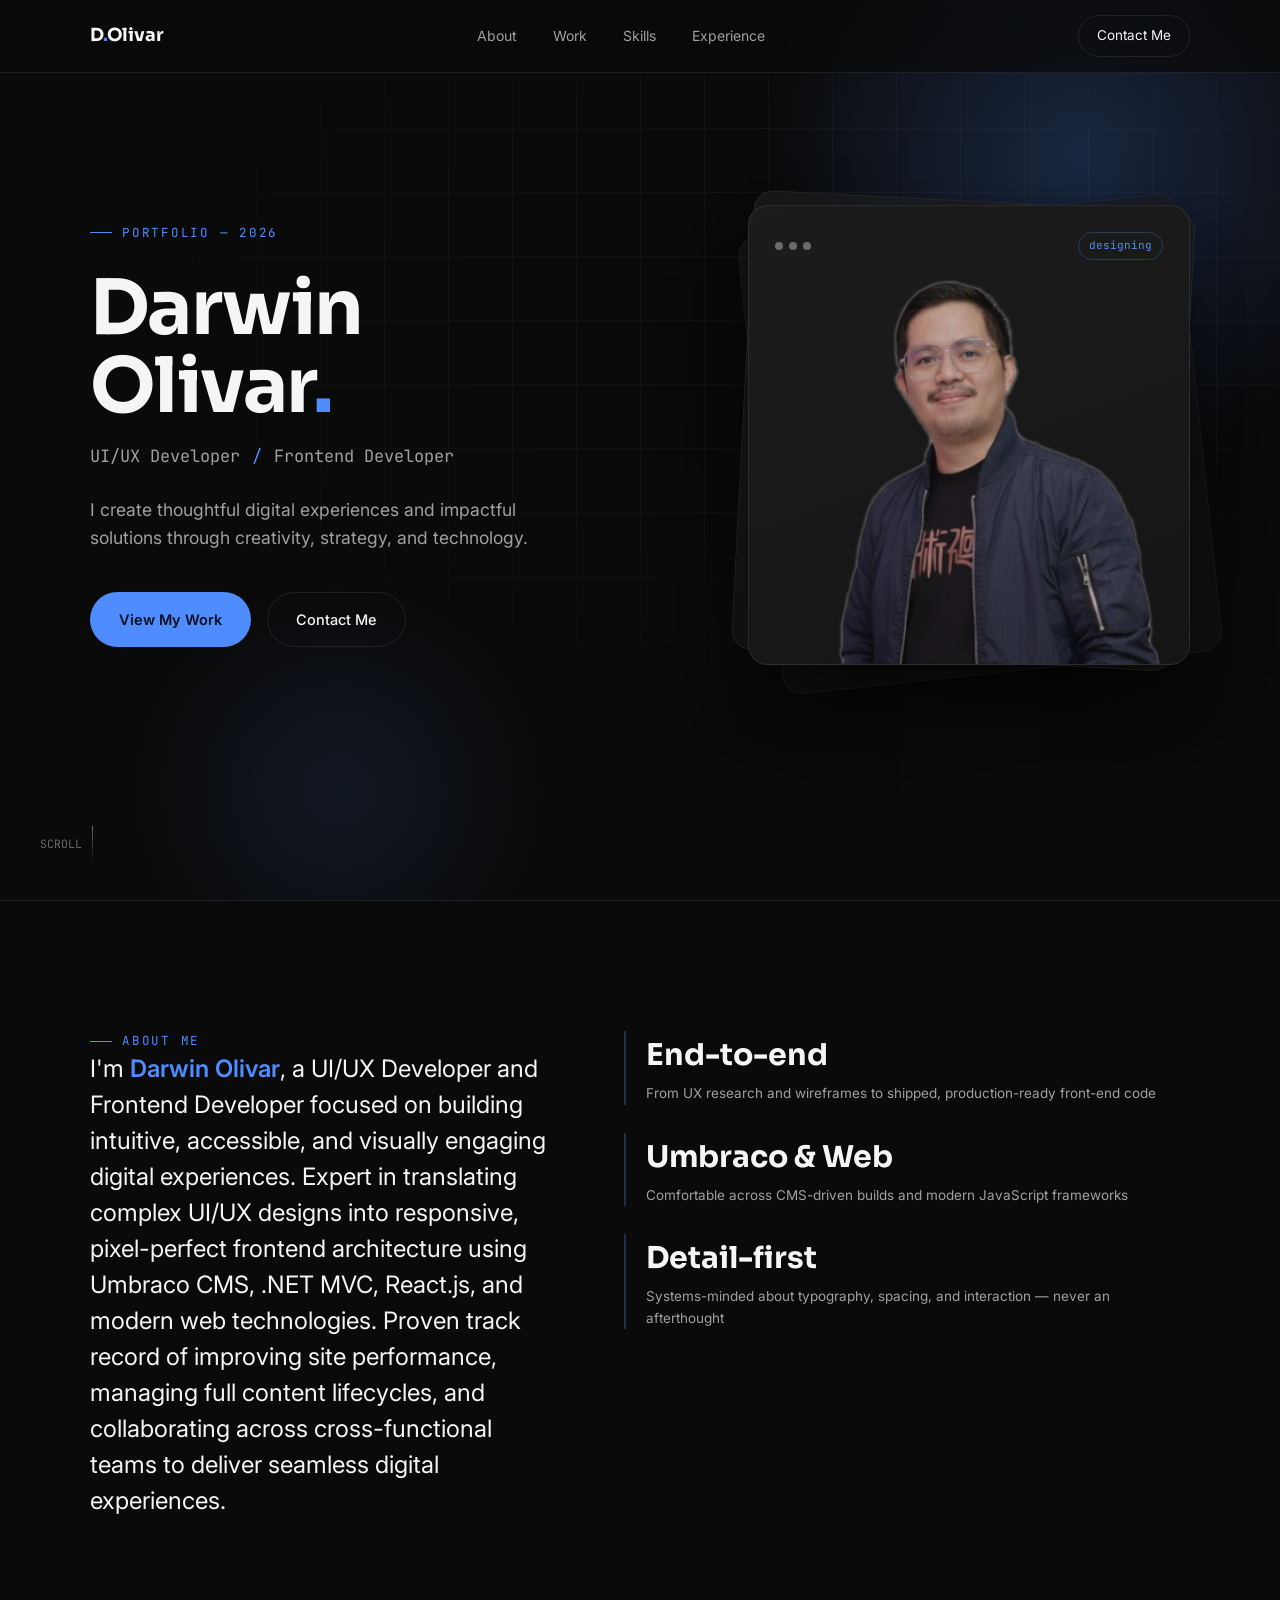
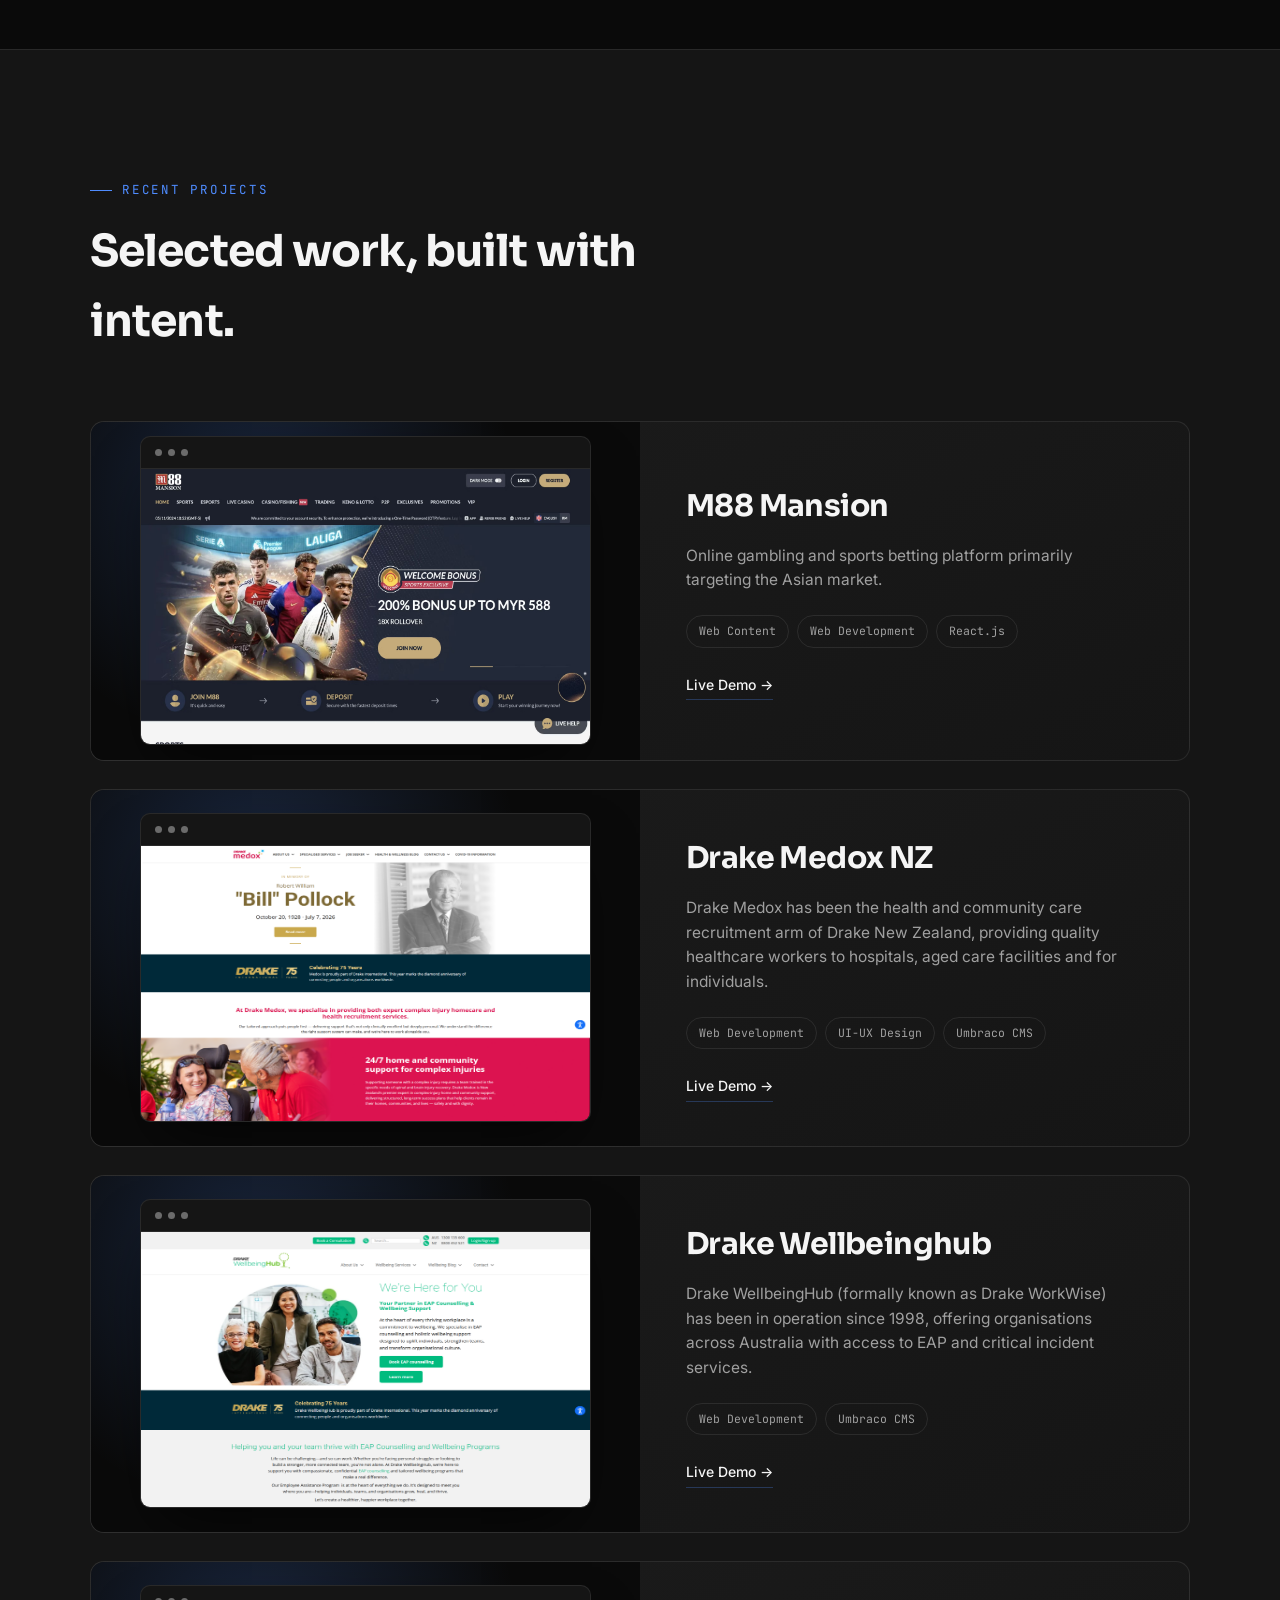
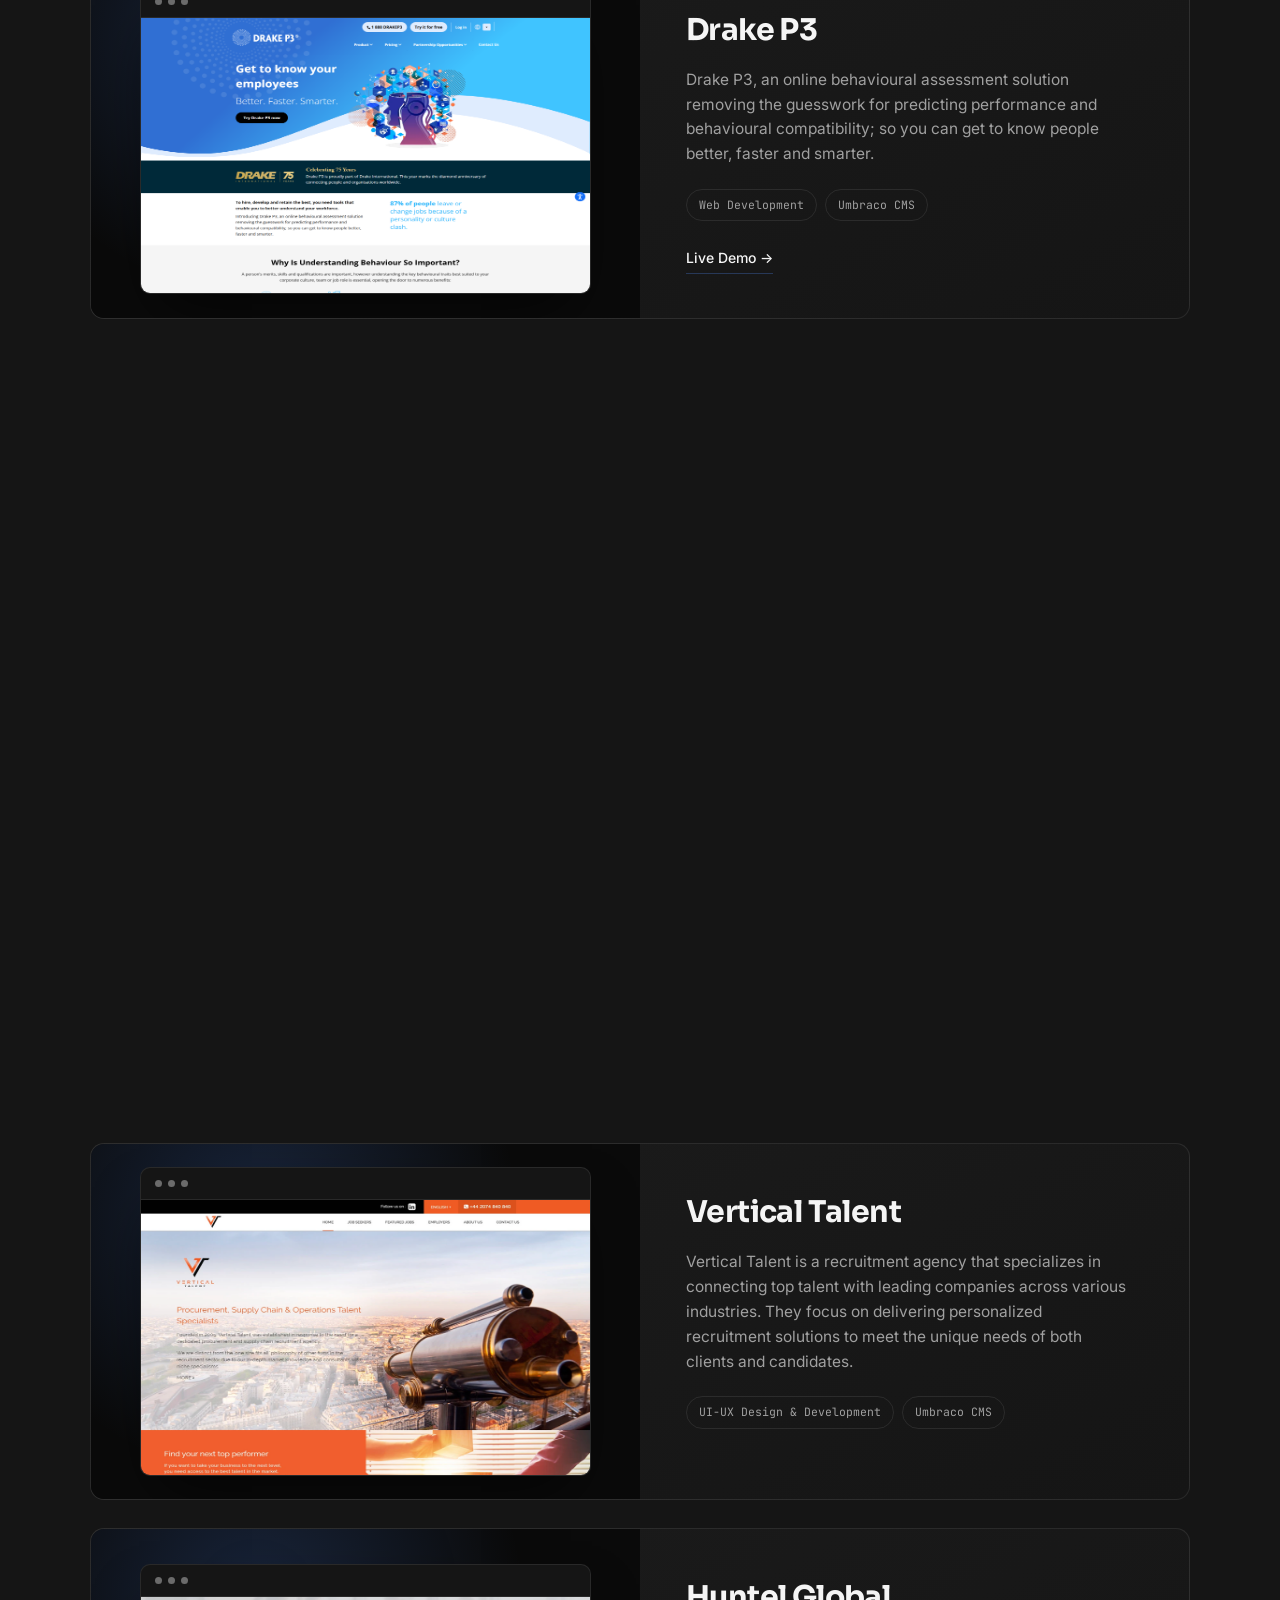
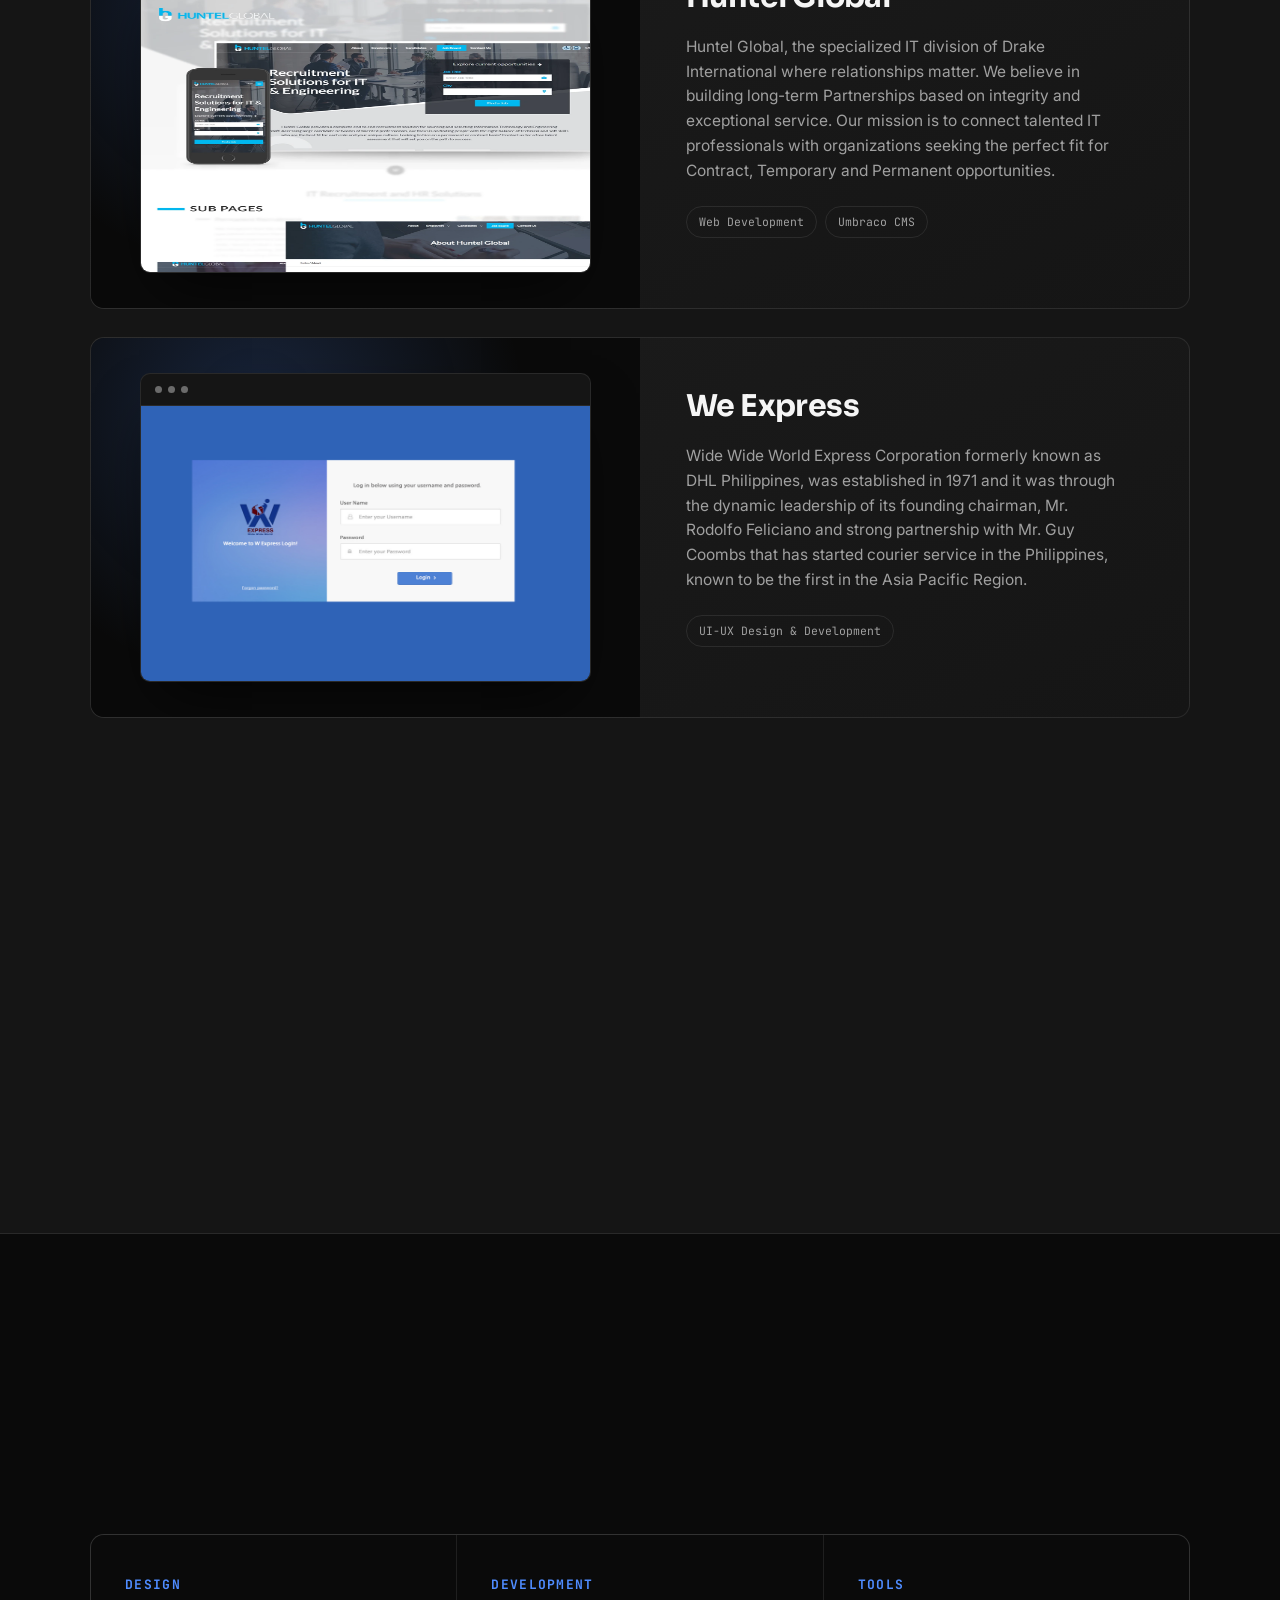
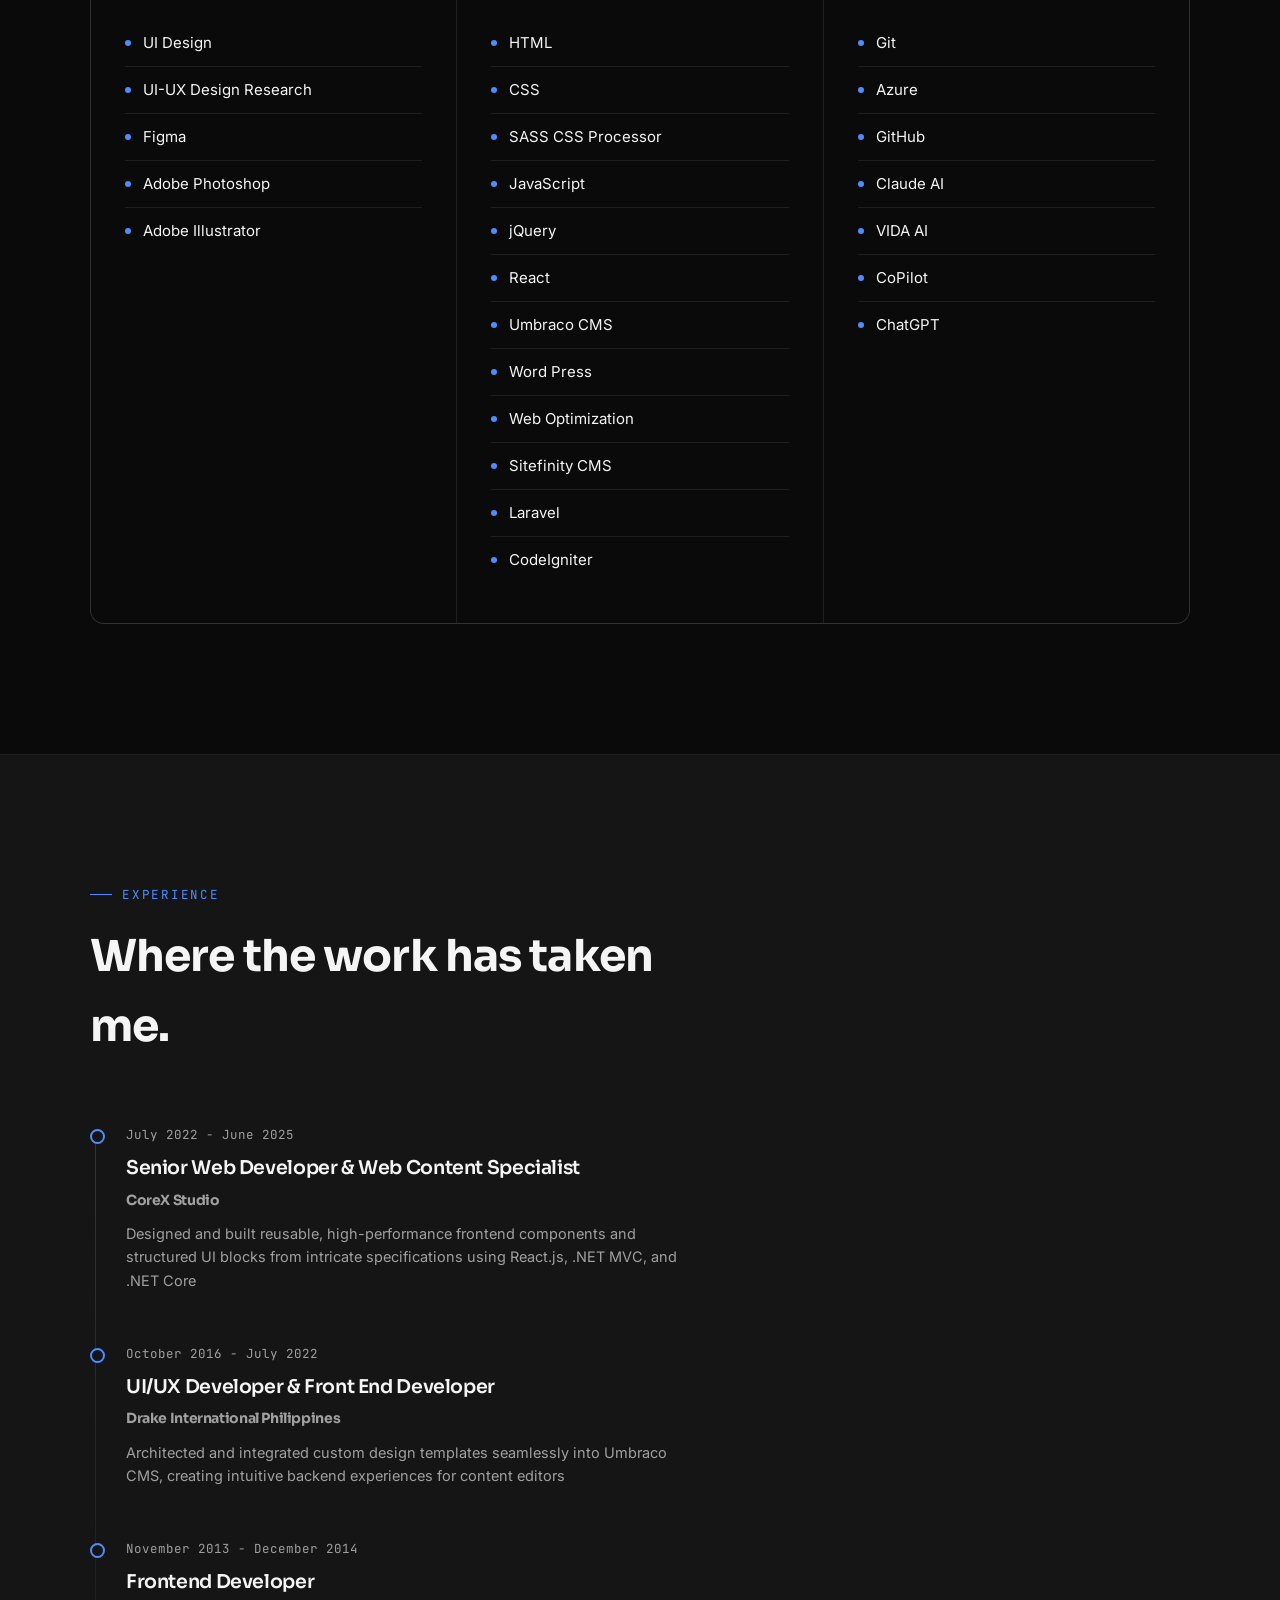
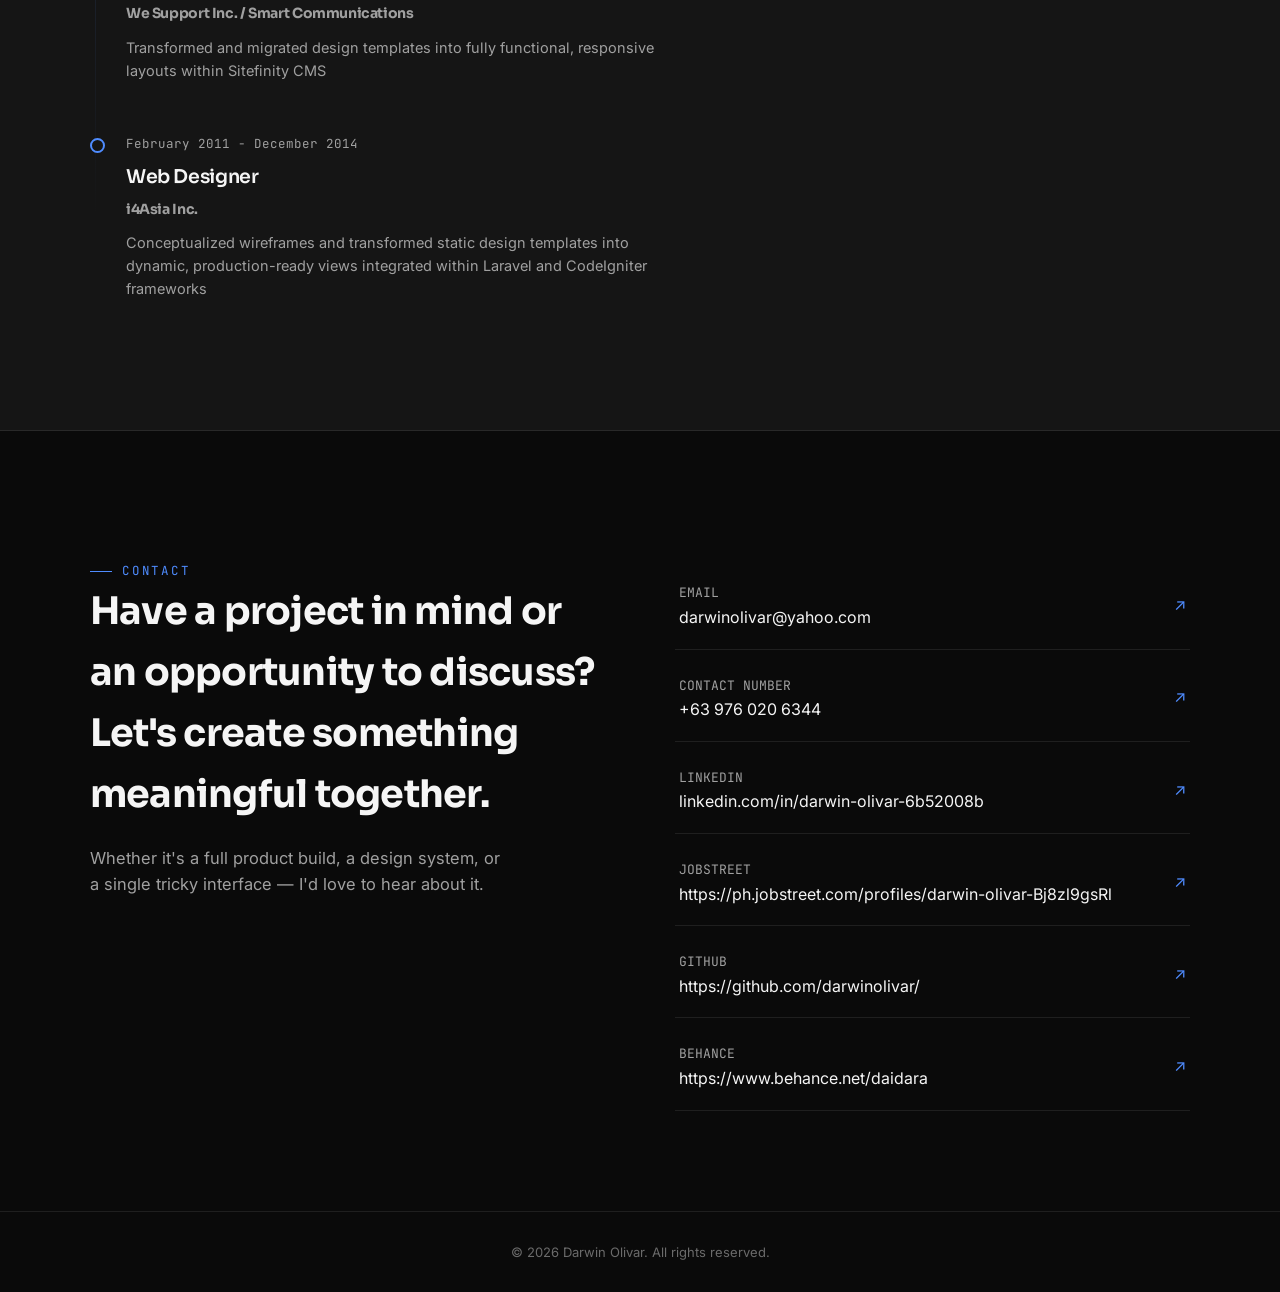
==== index.html @ 21f927a1 "added 2 projects" ====
<!doctype html>
<html lang="en">
  <head>
    <meta charset="UTF-8" />
    <meta name="viewport" content="width=device-width, initial-scale=1.0" />
    <title>Darwin Olivar — UI/UX &amp; Frontend Developer</title>
    <link rel="stylesheet" href="assets/css/style.css" />

    <link rel="preconnect" href="https://fonts.googleapis.com" />
    <link rel="preconnect" href="https://fonts.gstatic.com" crossorigin />
    <link
      href="https://fonts.googleapis.com/css2?family=Sora:wght@300;400;500;600;700;800&family=Inter:wght@300;400;500;600&family=JetBrains+Mono:wght@400;500&display=swap"
      rel="stylesheet"
    />
  </head>
  <body>
    <header>
      <nav class="wrap">
        <a href="#" class="logo">D<span>.</span>Olivar</a>
        <div class="nav-links">
          <a href="#about">About</a>
          <a href="#work">Work</a>
          <a href="#skills">Skills</a>
          <a href="#experience">Experience</a>
        </div>
        <a href="#contact" class="nav-cta">Contact Me</a>
      </nav>
    </header>

    <main>
      <!-- HERO -->
      <section class="hero">
        <div class="hero-bg">
          <div class="grid-layer"></div>
          <div class="glow"></div>
          <div class="glow-2"></div>
        </div>
        <div class="wrap hero-inner">
          <div class="fade-in visible">
            <div class="eyebrow hero-eyebrow">Portfolio — 2026</div>
            <h1>Darwin<br />Olivar<span class="accent">.</span></h1>
            <div class="hero-role">
              UI/UX Developer
              <span class="sep">/</span> Frontend Developer
            </div>
            <p class="hero-desc">
              I create thoughtful digital experiences and impactful solutions
              through creativity, strategy, and technology.
            </p>
            <div class="hero-actions">
              <a href="#work" class="btn btn-primary">View My Work</a>
              <a href="#contact" class="btn btn-ghost">Contact Me</a>
            </div>
          </div>

          <div class="hero-visual fade-in visible">
            <div class="stack-card c1"></div>
            <div class="stack-card c2"></div>
            <div class="stack-card c3">
              <div class="stack-top">
                <div class="dots"><span></span><span></span><span></span></div>
                <div class="stack-tag">designing</div>
              </div>

              <img
                src="assets/images/photo-no-background.png"
                alt="Hero Visual"
              />
              <!-- <div class="stack-bars">
                <div class="bar"><span></span></div>
                <div class="bar"><span></span></div>
                <div class="bar"><span></span></div>
              </div>
              <div class="stack-chart">
                <i></i><i></i><i></i><i></i><i></i><i></i>
              </div> -->
            </div>
          </div>
        </div>
        <div class="scroll-cue">
          <span>SCROLL</span><span class="scroll-line"></span>
        </div>
      </section>

      <!-- ABOUT -->
      <section id="about">
        <div class="wrap">
          <div class="about-grid">
            <div class="fade-in">
              <div class="eyebrow">About Me</div>
              <p class="about-lede">
                I'm <strong>Darwin Olivar</strong>, a UI/UX Developer and
                Frontend Developer focused on building intuitive, accessible,
                and visually engaging digital experiences. Expert in translating
                complex UI/UX designs into responsive, pixel-perfect frontend
                architecture using Umbraco CMS, .NET MVC, React.js, and modern
                web technologies. Proven track record of improving site
                performance, managing full content lifecycles, and collaborating
                across cross-functional teams to deliver seamless digital
                experiences.
              </p>
            </div>
            <div class="about-side fade-in">
              <div class="about-stat">
                <div class="num">End-to-end</div>
                <div class="label">
                  From UX research and wireframes to shipped, production-ready
                  front-end code
                </div>
              </div>
              <div class="about-stat">
                <div class="num">Umbraco &amp; Web</div>
                <div class="label">
                  Comfortable across CMS-driven builds and modern JavaScript
                  frameworks
                </div>
              </div>
              <div class="about-stat">
                <div class="num">Detail-first</div>
                <div class="label">
                  Systems-minded about typography, spacing, and interaction —
                  never an afterthought
                </div>
              </div>
            </div>
          </div>
        </div>
      </section>

      <!-- PROJECTS -->
      <section id="work">
        <div class="wrap">
          <div class="section-head fade-in">
            <div class="eyebrow">Recent Projects</div>
            <h2>Selected work, built with intent.</h2>
          </div>

          <div class="project-list">
            <!-- Featured Project -->
            <article class="project-card fade-in">
              <div class="project-visual">
                <div class="mockframe">
                  <div class="mock-bar">
                    <span></span><span></span><span></span>
                  </div>
                  <div class="mock-body">
                    <img src="assets/images/img-1.png" alt="M88 Mansion" />
                  </div>
                </div>
              </div>

              <div class="project-content">
                <!-- <div class="project-index">Projects</div> -->
                <h3>M88 Mansion</h3>
                <p>
                  Online gambling and sports betting platform primarily
                  targeting the Asian market.
                </p>
                <div class="tag-row">
                  <span class="tag">Web Content</span>
                  <span class="tag">Web Development</span>
                  <span class="tag">React.js</span>
                </div>
                <div class="project-links">
                  <a
                    href="https://www.m88.com/"
                    target="_blank"
                    rel="noopener noreferrer"
                    >Live Demo →</a
                  >
                </div>
              </div>
            </article>

            <!-- Project 02 -->
            <article class="project-card fade-in">
              <div class="project-visual">
                <div class="mockframe">
                  <div class="mock-bar">
                    <span></span><span></span><span></span>
                  </div>
                  <div class="mock-body">
                    <img src="assets/images/img-2.png" alt="Drake Medox NZ" />
                  </div>
                </div>
              </div>

              <div class="project-content">
                <!-- <div class="project-index">Project 02</div> -->
                <h3>Drake Medox NZ</h3>
                <p>
                  Drake Medox has been the health and community care recruitment
                  arm of Drake New Zealand, providing quality healthcare workers
                  to hospitals, aged care facilities and for individuals.
                </p>
                <div class="tag-row">
                  <span class="tag">Web Development</span>
                  <span class="tag">UI-UX Design</span>
                  <span class="tag">Umbraco CMS</span>
                </div>
                <div class="project-links">
                  <a
                    href="https://www.drakemedox.co.nz/"
                    target="_blank"
                    rel="noopener noreferrer"
                    >Live Demo →</a
                  >
                </div>
              </div>
            </article>

            <article class="project-card fade-in">
              <div class="project-visual">
                <div class="mockframe">
                  <div class="mock-bar">
                    <span></span><span></span><span></span>
                  </div>
                  <div class="mock-body">
                    <img src="assets/images/img-4.png" alt="Drake Medox NZ" />
                  </div>
                </div>
              </div>

              <div class="project-content">
                <!-- <div class="project-index">Project 02</div> -->
                <h3>Drake Wellbeinghub</h3>
                <p>
                  Drake WellbeingHub (formally known as Drake WorkWise) has been
                  in operation since 1998, offering organisations across
                  Australia with access to EAP and critical incident services.
                </p>
                <div class="tag-row">
                  <span class="tag">Web Development</span>
                  <span class="tag">Umbraco CMS</span>
                </div>
                <div class="project-links">
                  <a
                    href="https://drakewellbeinghub.com.au/"
                    target="_blank"
                    rel="noopener noreferrer"
                    >Live Demo →</a
                  >
                </div>
              </div>
            </article>

            <article class="project-card fade-in">
              <div class="project-visual">
                <div class="mockframe">
                  <div class="mock-bar">
                    <span></span><span></span><span></span>
                  </div>
                  <div class="mock-body">
                    <img src="assets/images/img-5.png" alt="Drake P3" />
                  </div>
                </div>
              </div>

              <div class="project-content">
                <!-- <div class="project-index">Project 02</div> -->
                <h3>Drake P3</h3>
                <p>
                  Drake P3, an online behavioural assessment solution removing
                  the guesswork for predicting performance and behavioural
                  compatibility; so you can get to know people better, faster
                  and smarter.
                </p>
                <div class="tag-row">
                  <span class="tag">Web Development</span>
                  <span class="tag">Umbraco CMS</span>
                </div>
                <div class="project-links">
                  <a
                    href="https://drakep3.com/"
                    target="_blank"
                    rel="noopener noreferrer"
                    >Live Demo →</a
                  >
                </div>
              </div>
            </article>

            <article class="project-card fade-in">
              <div class="project-visual">
                <div class="mockframe">
                  <div class="mock-bar">
                    <span></span><span></span><span></span>
                  </div>
                  <div class="mock-body">
                    <img src="assets/images/img-6.png" alt="Drake Medox - UK" />
                  </div>
                </div>
              </div>

              <div class="project-content">
                <!-- <div class="project-index">Project 02</div> -->
                <h3>Drake Medox - UK</h3>
                <p>
                  Medox has international offices in Australia and New Zealand,
                  specialising in the placement of registered healthcare
                  professionals, including Nurses, Allied Health Professionals
                  and Disability Support workers, for temporary and permanent
                  assignments, 24 hours a day, 7 days a week.
                </p>
                <div class="tag-row">
                  <span class="tag">Web Development</span>
                  <span class="tag">Umbraco CMS</span>
                </div>
                <div class="project-links">
                  <a
                    href="https://drakemedox.co.uk/"
                    target="_blank"
                    rel="noopener noreferrer"
                    >Live Demo →</a
                  >
                </div>
              </div>
            </article>

            <article class="project-card fade-in">
              <div class="project-visual">
                <div class="mockframe">
                  <div class="mock-bar">
                    <span></span><span></span><span></span>
                  </div>
                  <div class="mock-body">
                    <img
                      src="assets/images/img-7.png"
                      alt="Drake Business Logistics"
                    />
                  </div>
                </div>
              </div>

              <div class="project-content">
                <!-- <div class="project-index">Project 02</div> -->
                <h3>Drake Business Logistics</h3>
                <p>
                  Drake Business Logistics helps businesses in Australia focus
                  on what they do best. We manage, transform, and digitise
                  time-consuming business functions to improve efficiency, drive
                  down cost, and enhance service quality.
                </p>
                <div class="tag-row">
                  <span class="tag">Web Development</span>
                  <span class="tag">Umbraco CMS</span>
                </div>
                <div class="project-links">
                  <a
                    href="https://dbla.com.au/"
                    target="_blank"
                    rel="noopener noreferrer"
                    >Live Demo →</a
                  >
                </div>
              </div>
            </article>

            <article class="project-card fade-in">
              <div class="project-visual">
                <div class="mockframe">
                  <div class="mock-bar">
                    <span></span><span></span><span></span>
                  </div>
                  <div class="mock-body">
                    <img src="assets/images/img-8.png" alt="Vertical Talent" />
                  </div>
                </div>
              </div>

              <div class="project-content">
                <!-- <div class="project-index">Project 02</div> -->
                <h3>Vertical Talent</h3>
                <p>
                  Vertical Talent is a recruitment agency that specializes in
                  connecting top talent with leading companies across various
                  industries. They focus on delivering personalized recruitment
                  solutions to meet the unique needs of both clients and
                  candidates.
                </p>
                <div class="tag-row">
                  <span class="tag">UI-UX Design & Development</span>
                  <span class="tag">Umbraco CMS</span>
                </div>
              </div>
            </article>

            <article class="project-card fade-in">
              <div class="project-visual">
                <div class="mockframe">
                  <div class="mock-bar">
                    <span></span><span></span><span></span>
                  </div>
                  <div class="mock-body">
                    <img src="assets/images/img-11.png" alt="Huntel Global" />
                  </div>
                </div>
              </div>

              <div class="project-content">
                <!-- <div class="project-index">Project 02</div> -->
                <h3>Huntel Global</h3>
                <p>
                  Huntel Global, the specialized IT division of Drake
                  International where relationships matter. We believe in
                  building long-term Partnerships based on integrity and
                  exceptional service. Our mission is to connect talented IT
                  professionals with organizations seeking the perfect fit for
                  Contract, Temporary and Permanent opportunities.
                </p>
                <div class="tag-row">
                  <span class="tag">Web Development</span>
                  <span class="tag">Umbraco CMS</span>
                </div>
              </div>
            </article>

            <article class="project-card fade-in">
              <div class="project-visual">
                <div class="mockframe">
                  <div class="mock-bar">
                    <span></span><span></span><span></span>
                  </div>
                  <div class="mock-body">
                    <img src="assets/images/img-9.png" alt="Vertical Talent" />
                  </div>
                </div>
              </div>

              <div class="project-content">
                <!-- <div class="project-index">Project 02</div> -->
                <h3>We Express</h3>
                <p>
                  Wide Wide World Express Corporation formerly known as DHL
                  Philippines, was established in 1971 and it was through the
                  dynamic leadership of its founding chairman, Mr. Rodolfo
                  Feliciano and strong partnership with Mr. Guy Coombs that has
                  started courier service in the Philippines, known to be the
                  first in the Asia Pacific Region.
                </p>
                <div class="tag-row">
                  <span class="tag">UI-UX Design & Development</span>
                </div>
              </div>
            </article>

            <article class="project-card fade-in">
              <div class="project-visual">
                <div class="mockframe">
                  <div class="mock-bar">
                    <span></span><span></span><span></span>
                  </div>
                  <div class="mock-body">
                    <img src="assets/images/img-10.png" alt="Vertical Talent" />
                  </div>
                </div>
              </div>

              <div class="project-content">
                <!-- <div class="project-index">Project 02</div> -->
                <h3>Ebury RE LLC</h3>
                <p>
                  Ebury RE LLC is a real estate company that focuses on the
                  acquisition, improvement, and management of investment and
                  real estate-owned properties. They specialize in providing
                  high-quality real estate solutions to clients and investors,
                  ensuring optimal returns on their investments.
                </p>
                <div class="tag-row">
                  <span class="tag">UI-UX Design & Development</span>
                </div>
              </div>
            </article>
          </div>
        </div>
      </section>

      <!-- SKILLS -->
      <section id="skills">
        <div class="wrap">
          <div class="section-head fade-in">
            <div class="eyebrow">Skills</div>
            <h2>Tools of the craft.</h2>
          </div>
          <div class="skills-grid fade-in">
            <div class="skill-col">
              <h3>Design</h3>
              <div class="skill-item">UI Design</div>
              <div class="skill-item">UI-UX Design Research</div>
              <div class="skill-item">Figma</div>
              <div class="skill-item">Adobe Photoshop</div>
              <div class="skill-item">Adobe Illustrator</div>
            </div>
            <div class="skill-col">
              <h3>Development</h3>
              <div class="skill-item">HTML</div>
              <div class="skill-item">CSS</div>
              <div class="skill-item">SASS CSS Processor</div>
              <div class="skill-item">JavaScript</div>
              <div class="skill-item">jQuery</div>
              <div class="skill-item">React</div>
              <div class="skill-item">Umbraco CMS</div>
              <div class="skill-item">Word Press</div>
              <div class="skill-item">Web Optimization</div>
              <div class="skill-item">Sitefinity CMS</div>
              <div class="skill-item">Laravel</div>
              <div class="skill-item">CodeIgniter</div>
            </div>
            <div class="skill-col">
              <h3>Tools</h3>
              <div class="skill-item">Git</div>
              <div class="skill-item">Azure</div>
              <div class="skill-item">GitHub</div>
              <div class="skill-item">Claude AI</div>
              <div class="skill-item">VIDA AI</div>
              <div class="skill-item">CoPilot</div>
              <div class="skill-item">ChatGPT</div>
            </div>
          </div>
        </div>
      </section>

      <!-- EXPERIENCE -->
      <section id="experience">
        <div class="wrap">
          <div class="section-head fade-in">
            <div class="eyebrow">Experience</div>
            <h2>Where the work has taken me.</h2>
          </div>
          <div class="timeline fade-in">
            <div class="t-item">
              <div class="t-period">July 2022 - June 2025</div>
              <h3>
                Senior Web Developer & Web Content Specialist<br />
                <span class="t-org"><strong>CoreX Studio</strong></span>
              </h3>
              <p>
                Designed and built reusable, high-performance frontend
                components and structured UI blocks from intricate
                specifications using React.js, .NET MVC, and .NET Core
              </p>
            </div>

            <div class="t-item">
              <div class="t-period">October 2016 - July 2022</div>
              <h3>
                UI/UX Developer & Front End Developer <br />
                <span class="t-org"
                  ><strong>Drake International Philippines</strong></span
                >
              </h3>
              <p>
                Architected and integrated custom design templates seamlessly
                into Umbraco CMS, creating intuitive backend experiences for
                content editors
              </p>
            </div>

            <div class="t-item">
              <div class="t-period">November 2013 - December 2014</div>
              <h3>
                Frontend Developer <br />
                <span class="t-org"
                  ><strong>We Support Inc. / Smart Communications</strong></span
                >
              </h3>
              <p>
                Transformed and migrated design templates into fully functional,
                responsive layouts within Sitefinity CMS
              </p>
            </div>

            <div class="t-item">
              <div class="t-period">February 2011 - December 2014</div>
              <h3>
                Web Designer <br />
                <span class="t-org"><strong>i4Asia Inc.</strong></span>
              </h3>
              <p>
                Conceptualized wireframes and transformed static design
                templates into dynamic, production-ready views integrated within
                Laravel and CodeIgniter frameworks
              </p>
            </div>
          </div>
        </div>
      </section>

      <!-- CONTACT -->
      <section id="contact">
        <div class="wrap">
          <div class="contact-grid">
            <div class="contact-lede fade-in">
              <div class="eyebrow">Contact</div>
              <h2>
                Have a project in mind or an opportunity to discuss?<br />Let's
                create something meaningful together.
              </h2>
              <p>
                Whether it's a full product build, a design system, or a single
                tricky interface — I'd love to hear about it.
              </p>
            </div>

            <div class="contact-lede fade-in">
              <div class="contact-links">
                <a href="mailto:darwinolivar@yahoo.com">
                  <span
                    ><span class="l-label">EMAIL</span
                    ><br />darwinolivar@yahoo.com</span
                  >
                  <span class="arrow">↗</span>
                </a>
                <a href="tel:+639760206344">
                  <span
                    ><span class="l-label">Contact Number</span><br />+63 976
                    020 6344</span
                  >
                  <span class="arrow">↗</span>
                </a>
                <a
                  href="linkedin.com/in/darwin-olivar-6b52008b"
                  target="_blank"
                  rel="noopener"
                >
                  <span
                    ><span class="l-label">LINKEDIN</span
                    ><br />linkedin.com/in/darwin-olivar-6b52008b</span
                  >
                  <span class="arrow">↗</span>
                </a>
                <a
                  href="https://ph.jobstreet.com/profiles/darwin-olivar-Bj8zl9gsRl"
                  target="_blank"
                  rel="noopener"
                >
                  <span
                    ><span class="l-label">Jobstreet</span
                    ><br />https://ph.jobstreet.com/profiles/darwin-olivar-Bj8zl9gsRl</span
                  >
                  <span class="arrow">↗</span>
                </a>
                <a
                  href="https://github.com/darwinolivar/"
                  target="_blank"
                  rel="noopener"
                >
                  <span
                    ><span class="l-label">GITHUB</span
                    ><br />https://github.com/darwinolivar/</span
                  >
                  <span class="arrow">↗</span>
                </a>

                <a
                  href="https://www.behance.net/daidara"
                  target="_blank"
                  rel="noopener"
                >
                  <span
                    ><span class="l-label">Behance</span
                    ><br />https://www.behance.net/daidara</span
                  >
                  <span class="arrow">↗</span>
                </a>
              </div>
            </div>
          </div>
        </div>
      </section>
    </main>

    <footer>
      <div class="wrap footer-inner">
        <span>© 2026 Darwin Olivar. All rights reserved.</span>
      </div>
    </footer>

    <script>
      const observer = new IntersectionObserver(
        (entries) => {
          entries.forEach((entry) => {
            if (entry.isIntersecting) {
              entry.target.classList.add("visible");
              observer.unobserve(entry.target);
            }
          });
        },
        { threshold: 0.15 },
      );

      document
        .querySelectorAll(".fade-in")
        .forEach((el) => observer.observe(el));
    </script>
  </body>
</html>
---- assets/css/style.css ----
:root{
    --bg:#0A0A0A;
    --bg-2:#151515;
    --bg-3:#1c1c1c;
    --text:#F5F5F5;
    --text-dim:#A0A0A0;
    --text-faint:#6b6b6b;
    --accent:#4F8CFF;
    --accent-soft:rgba(79,140,255,0.12);
    --accent-line:rgba(79,140,255,0.28);
    --border:rgba(245,245,245,0.09);
    --radius:14px;
    --ease:cubic-bezier(.16,.8,.24,1);
  }

  *{margin:0;padding:0;box-sizing:border-box;}
  html{scroll-behavior:smooth;}
  body{
    background:var(--bg);
    color:var(--text);
    font-family:'Inter',sans-serif;
    font-weight:400;
    line-height:1.6;
    overflow-x:hidden;
    -webkit-font-smoothing:antialiased;
  }
  h1,h2,h3,.display{
    font-family:'Sora',sans-serif;
    letter-spacing:-0.02em;
  }
  a{color:inherit;text-decoration:none;}
  img{max-width:100%;display:block;}
  ::selection{background:var(--accent);color:#050505;}

  @media (prefers-reduced-motion: reduce){
    *{animation-duration:0.01ms !important; animation-iteration-count:1 !important; transition-duration:0.01ms !important; scroll-behavior:auto !important;}
  }

  a:focus-visible, button:focus-visible, input:focus-visible, textarea:focus-visible{
    outline:2px solid var(--accent);
    outline-offset:3px;
    border-radius:4px;
  }

  .wrap{
    max-width:1180px;
    margin:0 auto;
    padding:0 40px;
  }

  .eyebrow{
    font-family:'JetBrains Mono', monospace;
    font-size:12.5px;
    letter-spacing:0.14em;
    text-transform:uppercase;
    color:var(--accent);
    display:flex;
    align-items:center;
    gap:10px;
  }
  .eyebrow::before{
    content:'';
    width:22px;
    height:1px;
    background:var(--accent);
  }

  .fade-in{
    opacity:0;
    transform:translateY(24px);
    transition:opacity .9s var(--ease), transform .9s var(--ease);
  }
  .fade-in.visible{
    opacity:1;
    transform:translateY(0);
  }

  /* ---------- NAV ---------- */
  header{
    position:fixed;
    top:0;left:0;right:0;
    z-index:100;
    backdrop-filter:blur(14px);
    background:rgba(10,10,10,0.72);
    border-bottom:1px solid var(--border);
    padding:15px 0px;
  }
  nav{
    max-width:1180px;
    margin:0 auto;
    padding:20px 40px;
    display:flex;
    align-items:center;
    justify-content:space-between;
  }
  .logo{
    font-family:'Sora',sans-serif;
    font-weight:700;
    font-size:18px;
    letter-spacing:-0.01em;
  }
  .logo span{color:var(--accent);}
  .nav-links{
    display:flex;
    gap:36px;
    font-size:14px;
    color:var(--text-dim);
  }
  .nav-links a{
    position:relative;
    transition:color .3s;
  }
  .nav-links a:hover{color:var(--text);}
  .nav-links a::after{
    content:'';
    position:absolute;
    left:0;bottom:-6px;
    width:0;height:1px;
    background:var(--accent);
    transition:width .3s var(--ease);
  }
  .nav-links a:hover::after{width:100%;}
  .nav-cta{
    border:1px solid var(--border);
    padding:9px 18px;
    border-radius:999px;
    font-size:13.5px;
    transition:border-color .3s, background .3s;
  }
  .nav-cta:hover{border-color:var(--accent-line); background:var(--accent-soft);}
  .nav-toggle{display:none;}

  /* ---------- HERO ---------- */
  .hero{
    position:relative;
    min-height:100vh;
    display:flex;
    align-items:center;
    padding-top:100px;
    overflow:hidden;

  }
  .hero-bg{
    position:absolute;
    inset:0;
    z-index:0;
    pointer-events:none;
 
  }
  .grid-layer{
    position:absolute;
    inset:0;
    background-image:
      linear-gradient(to right, rgba(245,245,245,0.035) 1px, transparent 1px),
      linear-gradient(to bottom, rgba(245,245,245,0.035) 1px, transparent 1px);
    background-size:64px 64px;
    mask-image:radial-gradient(ellipse 70% 55% at 65% 35%, #000 40%, transparent 85%);
  }
  .glow{
    position:absolute;
    width:640px;height:640px;
    border-radius:50%;
    background:radial-gradient(circle, rgba(79,140,255,0.22) 0%, rgba(79,140,255,0) 70%);
    top:-160px; right:-120px;
    animation:drift 14s ease-in-out infinite;
  }
  .glow-2{
    position:absolute;
    width:420px;height:420px;
    border-radius:50%;
    background:radial-gradient(circle, rgba(79,140,255,0.10) 0%, rgba(79,140,255,0) 70%);
    bottom:-100px; left:10%;
    animation:drift 18s ease-in-out infinite reverse;
  }
  @keyframes drift{
    0%,100%{transform:translate(0,0);}
    50%{transform:translate(-30px,30px);}
  }

  .hero-inner{
    position:relative;
    z-index:1;
    display:grid;
    grid-template-columns:1.15fr 0.85fr;
    gap:60px;
    align-items:center;
    width:100%;
  }
  .hero-eyebrow{margin-bottom:26px;}
  .hero h1{
    font-size:clamp(42px,6vw,76px);
    font-weight:700;
    line-height:1.03;
    margin-bottom:18px;
  }
  .hero h1 .accent{color:var(--accent);}
  .hero-role{
    font-family:'JetBrains Mono', monospace;
    font-size:clamp(14px,1.6vw,17px);
    color:var(--text-dim);
    margin-bottom:26px;
    display:flex;
    flex-wrap:wrap;
    gap:10px 0;
  }
  .hero-role .sep{color:var(--accent); margin:0 12px;}
  .hero-desc{
    font-size:17.5px;
    color:var(--text-dim);
    max-width:480px;
    margin-bottom:40px;
  }
  .hero-actions{
    display:flex;
    gap:16px;
    flex-wrap:wrap;
  }
  .btn{
    display:inline-flex;
    align-items:center;
    gap:8px;
    padding:15px 28px;
    border-radius:999px;
    font-size:14.5px;
    font-weight:500;
    transition:transform .35s var(--ease), background .35s, border-color .35s, box-shadow .35s;
    cursor:pointer;
    border:1px solid transparent;
  }
  .btn-primary{
    background:var(--accent);
    color:#06101f;
    font-weight:600;
  }
  .btn-primary:hover{
    transform:translateY(-2px);
    box-shadow:0 12px 30px -10px rgba(79,140,255,0.55);
  }
  .btn-ghost{
    border-color:var(--border);
    color:var(--text);
  }
  .btn-ghost:hover{
    border-color:var(--accent-line);
    background:var(--accent-soft);
    transform:translateY(-2px);
  }

  /* hero visual: signature element - layered "device" card stack representing UI/dev craft */
  .hero-visual{
    position:relative;
    height:460px;
  }
  .stack-card{
    position:absolute;
    inset:0;
    border-radius:20px;
    border:1px solid var(--border);
    background:linear-gradient(160deg, var(--bg-3), var(--bg-2));
    box-shadow:0 40px 80px -30px rgba(0,0,0,0.7);
  }
  .stack-card img{
    opacity: .8;
    height: 100%;
    position: absolute;
    right: 0;
    width: 100%;
    object-fit: cover;
  }
  .stack-card.c1{transform:rotate(-6deg) translate(10px,10px); opacity:.5;}
  .stack-card.c2{transform:rotate(3deg) translate(-6px,-4px); opacity:.75;}
  .stack-card.c3{
    padding:26px;
    display:flex;
    flex-direction:column;
    gap:16px;
    overflow:hidden;
  }
  .stack-top{
    display:flex;
    justify-content:space-between;
    align-items:center;
  }
  .dots{display:flex; gap:6px;}
  .dots span{width:8px;height:8px;border-radius:50%;background:var(--text-faint);}
  .stack-tag{
    font-family:'JetBrains Mono', monospace;
    font-size:11px;
    color:var(--accent);
    border:1px solid var(--accent-line);
    padding:4px 10px;
    border-radius:999px;
  }
  .stack-bars{display:flex; flex-direction:column; gap:10px; margin-top:6px;}
  .bar{height:10px; border-radius:5px; background:var(--bg);}
  .bar span{
    display:block;
    height:100%;
    border-radius:5px;
    background:linear-gradient(90deg, var(--accent), #8fb6ff);
    animation:grow 2.4s var(--ease) infinite alternate;
  }
  .bar:nth-child(1) span{width:78%; animation-delay:0s;}
  .bar:nth-child(2) span{width:52%; animation-delay:.2s;}
  .bar:nth-child(3) span{width:65%; animation-delay:.4s;}
  @keyframes grow{
    from{filter:brightness(0.85);}
    to{filter:brightness(1.15);}
  }
  .stack-chart{
    margin-top:auto;
    display:flex;
    align-items:flex-end;
    gap:8px;
    height:90px;
    padding-top:10px;
    border-top:1px solid var(--border);
  }
  .stack-chart i{
    flex:1;
    background:linear-gradient(180deg, rgba(79,140,255,0.9), rgba(79,140,255,0.15));
    border-radius:4px 4px 0 0;
    animation:rise 3s var(--ease) infinite alternate;
  }
  .stack-chart i:nth-child(1){height:40%; animation-delay:0s;}
  .stack-chart i:nth-child(2){height:65%; animation-delay:.15s;}
  .stack-chart i:nth-child(3){height:50%; animation-delay:.3s;}
  .stack-chart i:nth-child(4){height:85%; animation-delay:.45s;}
  .stack-chart i:nth-child(5){height:60%; animation-delay:.6s;}
  .stack-chart i:nth-child(6){height:95%; animation-delay:.75s;}
  @keyframes rise{
    from{transform:scaleY(0.85); transform-origin:bottom;}
    to{transform:scaleY(1); transform-origin:bottom;}
  }
  .scroll-cue{
    position:absolute;
    bottom:38px;
    left:40px;
    display:flex;
    align-items:center;
    gap:10px;
    font-family:'JetBrains Mono', monospace;
    font-size:11.5px;
    color:var(--text-faint);
    z-index:1;
  }
  .scroll-line{
    width:1px;
    height:36px;
    background:linear-gradient(var(--text-faint), transparent);
    animation:scrollmove 1.8s ease-in-out infinite;
  }
  @keyframes scrollmove{
    0%{opacity:0; transform:translateY(-6px);}
    50%{opacity:1;}
    100%{opacity:0; transform:translateY(6px);}
  }

  /* ---------- SECTION SHARED ---------- */
  section{
    padding:130px 0;
    position:relative;
  }
  .section-head{
    margin-bottom:64px;
    max-width:640px;
  }
  .section-head h2{
    font-size:clamp(30px,4vw,44px);
    font-weight:700;
    margin-top:16px;
  }

  /* ---------- ABOUT ---------- */
  #about{
    border-top:1px solid var(--border);
  }
  .about-grid{
    display:grid;
    grid-template-columns:0.9fr 1.1fr;
    gap:70px;
    align-items:start;
  }
  .about-lede{
    font-size:24px;
    font-weight:400;
    color:var(--text);
    line-height:1.5;
  }
  .about-lede strong{color:var(--accent); font-weight:600;}
  .about-side{
    display:flex;
    flex-direction:column;
    gap:28px;
  }
  .about-stat{
    border-left:2px solid var(--accent-line);
    padding-left:20px;
  }
  .about-stat .num{
    font-family:'Sora',sans-serif;
    font-size:30px;
    font-weight:700;
    color:var(--text);
  }
  .about-stat .label{
    font-size:13.5px;
    color:var(--text-dim);
    margin-top:4px;
  }

  /* ---------- PROJECTS ---------- */
  #work{
    background:var(--bg-2);
    border-top:1px solid var(--border);
    border-bottom:1px solid var(--border);
  }
  .project-list{
    display:flex;
    flex-direction:column;
    gap:28px;
  }
  .project-card{
    position:relative;
    border:1px solid var(--border);
    border-radius:var(--radius);
    background:linear-gradient(150deg, var(--bg-3) 0%, var(--bg-2) 100%);
    overflow:hidden;
    display:grid;
    transition:border-color .4s var(--ease), transform .4s var(--ease), box-shadow .4s var(--ease);
  }
  .project-card:hover{
    border-color:var(--accent-line);
    transform:translateY(-4px);
    box-shadow:0 30px 60px -30px rgba(0,0,0,0.6);
  }
  .project-card.featured{
    grid-template-columns:1.15fr 1fr;
    min-height:480px;
  }
  .project-card:not(.featured){
    grid-template-columns:1fr 1fr;
    min-height:340px;
  }
  .project-visual{
    position:relative;
    background:
      radial-gradient(circle at 30% 20%, rgba(79,140,255,0.20), transparent 55%),
      var(--bg);
    overflow:hidden;
    display:flex;
    align-items:center;
    justify-content:center;
  }
  .project-visual .mockframe{
    width:82%;
    height:309px;
    border-radius:10px;
    border:1px solid var(--border);
    background:var(--bg-2);
    box-shadow:0 30px 60px -20px rgba(0,0,0,0.7);
    transition:transform .5s var(--ease);
    overflow:hidden;
  }
  .project-visual .mockframe img{
    height:276px;
    width: 100%;
  }

  .project-card:hover .mockframe{transform:translateY(-8px) scale(1.02);}
  .mock-bar{
    display:flex;
    gap:6px;
    padding:12px 14px;
    border-bottom:1px solid var(--border);
  }
  .mock-bar span{width:7px;height:7px;border-radius:50%;background:var(--text-faint);}
  /* .mock-body{padding:20px;} */
  .mock-row{height:8px; border-radius:4px; background:rgba(245,245,245,0.06); margin-bottom:10px;}
  .mock-row.w60{width:60%;}
  .mock-row.w80{width:80%;}
  .mock-row.w40{width:40%;}
  .mock-tiles{display:grid; grid-template-columns:repeat(3,1fr); gap:8px; margin-top:14px;}
  .mock-tile{
    aspect-ratio:1;
    border-radius:6px;
    background:linear-gradient(160deg, rgba(79,140,255,0.35), rgba(79,140,255,0.05));
  }

  .project-content{
    padding:44px 46px;
    display:flex;
    flex-direction:column;
    justify-content:center;
  }
  .project-index{
    font-family:'JetBrains Mono', monospace;
    font-size:12.5px;
    color:var(--accent);
    letter-spacing:0.1em;
    margin-bottom:14px;
  }
  .project-content h3{
    font-size:clamp(22px,2.6vw,30px);
    font-weight:700;
    margin-bottom:14px;
  }
  .project-content p{
    color:var(--text-dim);
    font-size:15.5px;
    margin-bottom:22px;
    max-width:440px;
  }
  .tag-row{
    display:flex;
    flex-wrap:wrap;
    gap:8px;
    margin-bottom:26px;
  }
  .tag{
    font-family:'JetBrains Mono', monospace;
    font-size:11.5px;
    padding:6px 12px;
    border-radius:999px;
    border:1px solid var(--border);
    color:var(--text-dim);
  }
  .project-links{
    display:flex;
    gap:22px;
    font-size:14px;
    font-weight:500;
  }
  .project-links a{
    display:inline-flex;
    align-items:center;
    gap:6px;
    color:var(--text);
    border-bottom:1px solid var(--accent-line);
    padding-bottom:3px;
    transition:color .3s, border-color .3s, gap .3s;
  }
  .project-links a:hover{color:var(--accent); border-color:var(--accent); gap:9px;}

  @media (max-width:900px){
    .project-card.featured, .project-card:not(.featured){
      grid-template-columns:1fr;
      min-height:auto;
    }
    .project-visual{min-height:260px;}
  }

  /* ---------- SKILLS ---------- */
  #skills{border-bottom:1px solid var(--border);}
  .skills-grid{
    display:grid;
    grid-template-columns:repeat(3,1fr);
    gap:1px;
    background:var(--border);
    border:1px solid var(--border);
    border-radius:var(--radius);
    overflow:hidden;
  }
  .skill-col{
    background:var(--bg);
    padding:40px 34px;
  }
  .skill-col h3{
    font-size:13px;
    font-family:'JetBrains Mono', monospace;
    letter-spacing:0.1em;
    text-transform:uppercase;
    color:var(--accent);
    margin-bottom:24px;
  }
  .skill-item{
    display:flex;
    align-items:center;
    gap:12px;
    padding:11px 0;
    border-bottom:1px solid var(--border);
    font-size:15px;
    color:var(--text);
  }
  .skill-item:last-child{border-bottom:none;}
  .skill-item::before{
    content:'';
    width:6px;height:6px;
    border-radius:50%;
    background:var(--accent);
    flex-shrink:0;
  }
  @media (max-width:800px){
    .skills-grid{grid-template-columns:1fr;}
  }

  /* ---------- EXPERIENCE ---------- */
  #experience{background:var(--bg-2); border-bottom:1px solid var(--border);}
  .timeline{
    position:relative;
    padding-left:36px;
  }
  .timeline::before{
    content:'';
    position:absolute;
    left:5px; top:6px; bottom:6px;
    width:1px;
    background:linear-gradient(var(--accent-line), transparent 90%);
  }
  .t-item{
    position:relative;
    padding-bottom:52px;
  }
  .t-item:last-child{padding-bottom:0;}
  .t-item::before{
    content:'';
    position:absolute;
    left:-36px; top:4px;
    width:11px;height:11px;
    border-radius:50%;
    background:var(--bg-2);
    border:2px solid var(--accent);
  }
  .t-period{
    font-family:'JetBrains Mono', monospace;
    font-size:12.5px;
    color:var(--text-dim);
    margin-bottom:8px;
  }
  .t-item h3{
    font-size:19px;
    font-weight:600;
    margin-bottom:6px;
  }
  .t-item .t-org{
    color:var(--text-dim); 
    font-weight:500;
    font-size:14px;
  }
  .t-item p{
    color:var(--text-dim);
    font-size:14.5px;
    max-width:560px;
    margin-top:8px;
  }

  /* ---------- CONTACT ---------- */
  #contact{
    padding-bottom:100px;
  }
  .contact-grid{
    display:grid;
    grid-template-columns:1fr 1fr;
    gap:70px;
  }
  .contact-lede h2{
    font-size:clamp(30px,4vw,38px);
    font-weight:700;
    margin-bottom:20px;
  }
  .contact-lede p{
    color:var(--text-dim);
    font-size:16.5px;
    max-width:420px;
    margin-bottom:36px;
  }
  .contact-links{display:flex; flex-direction:column; gap:4px;}
  .contact-links a{
    display:flex;
    align-items:center;
    justify-content:space-between;
    padding:18px 4px;
    border-bottom:1px solid var(--border);
    font-size:16px;
    transition:padding-left .3s var(--ease), color .3s;
  }
  .contact-links a:hover{color:var(--accent); padding-left:10px;}
  .contact-links .l-label{color:var(--text-dim); font-size:13px; font-family:'JetBrains Mono', monospace;text-transform:uppercase;}
  .contact-links .arrow{
    transition:transform .3s var(--ease);
    color:var(--accent);
  }
  .contact-links a:hover .arrow{transform:translateX(4px);}

  form{
    background:var(--bg-2);
    border:1px solid var(--border);
    border-radius:var(--radius);
    padding:36px;
    display:flex;
    flex-direction:column;
    gap:20px;
  }
  .field{display:flex; flex-direction:column; gap:8px;}
  .field label{
    font-size:12.5px;
    font-family:'JetBrains Mono', monospace;
    color:var(--text-dim);
    letter-spacing:0.04em;
  }
  .field input, .field textarea{
    background:var(--bg);
    border:1px solid var(--border);
    border-radius:8px;
    padding:13px 15px;
    color:var(--text);
    font-family:'Inter',sans-serif;
    font-size:14.5px;
    transition:border-color .3s;
  }
  .field input:focus, .field textarea:focus{
    border-color:var(--accent);
    outline:none;
  }
  .field textarea{resize:vertical; min-height:110px;}
  .submit-btn{
    background:var(--accent);
    color:#06101f;
    border:none;
    padding:15px;
    border-radius:8px;
    font-weight:600;
    font-size:14.5px;
    cursor:pointer;
    transition:transform .3s var(--ease), box-shadow .3s;
  }
  .submit-btn:hover{
    transform:translateY(-2px);
    box-shadow:0 12px 26px -10px rgba(79,140,255,0.5);
  }
  .form-note{font-size:12px; color:var(--text-faint); text-align:center;}

  footer{
    border-top:1px solid var(--border);
    padding:30px 0;
  }
  .footer-inner{
    display:flex;
    justify-content:center;
    align-items:center;
    font-size:13px;
    color:var(--text-faint);
    flex-wrap:wrap;
  }
  .footer-inner a{color:var(--text-dim); transition:color .3s;}
  .footer-inner a:hover{color:var(--accent);}

  /* ---------- RESPONSIVE ---------- */
  @media (max-width:1000px){
    .hero-inner{grid-template-columns:1fr; gap:50px;}
    .hero-visual{height:340px; order:-1;}
    .about-grid{grid-template-columns:1fr; gap:44px;}
    .contact-grid{grid-template-columns:1fr; gap:48px;}
  }
  @media (max-width:760px){
    .wrap{padding:0 24px;}
    nav{padding:18px 24px;}
    .nav-links{display:none;}
    section{padding:90px 0;}
    .project-content{padding:32px 26px;}
    .hero{min-height:auto; padding:130px 0 80px;}
    .scroll-cue{display:none;}
  }
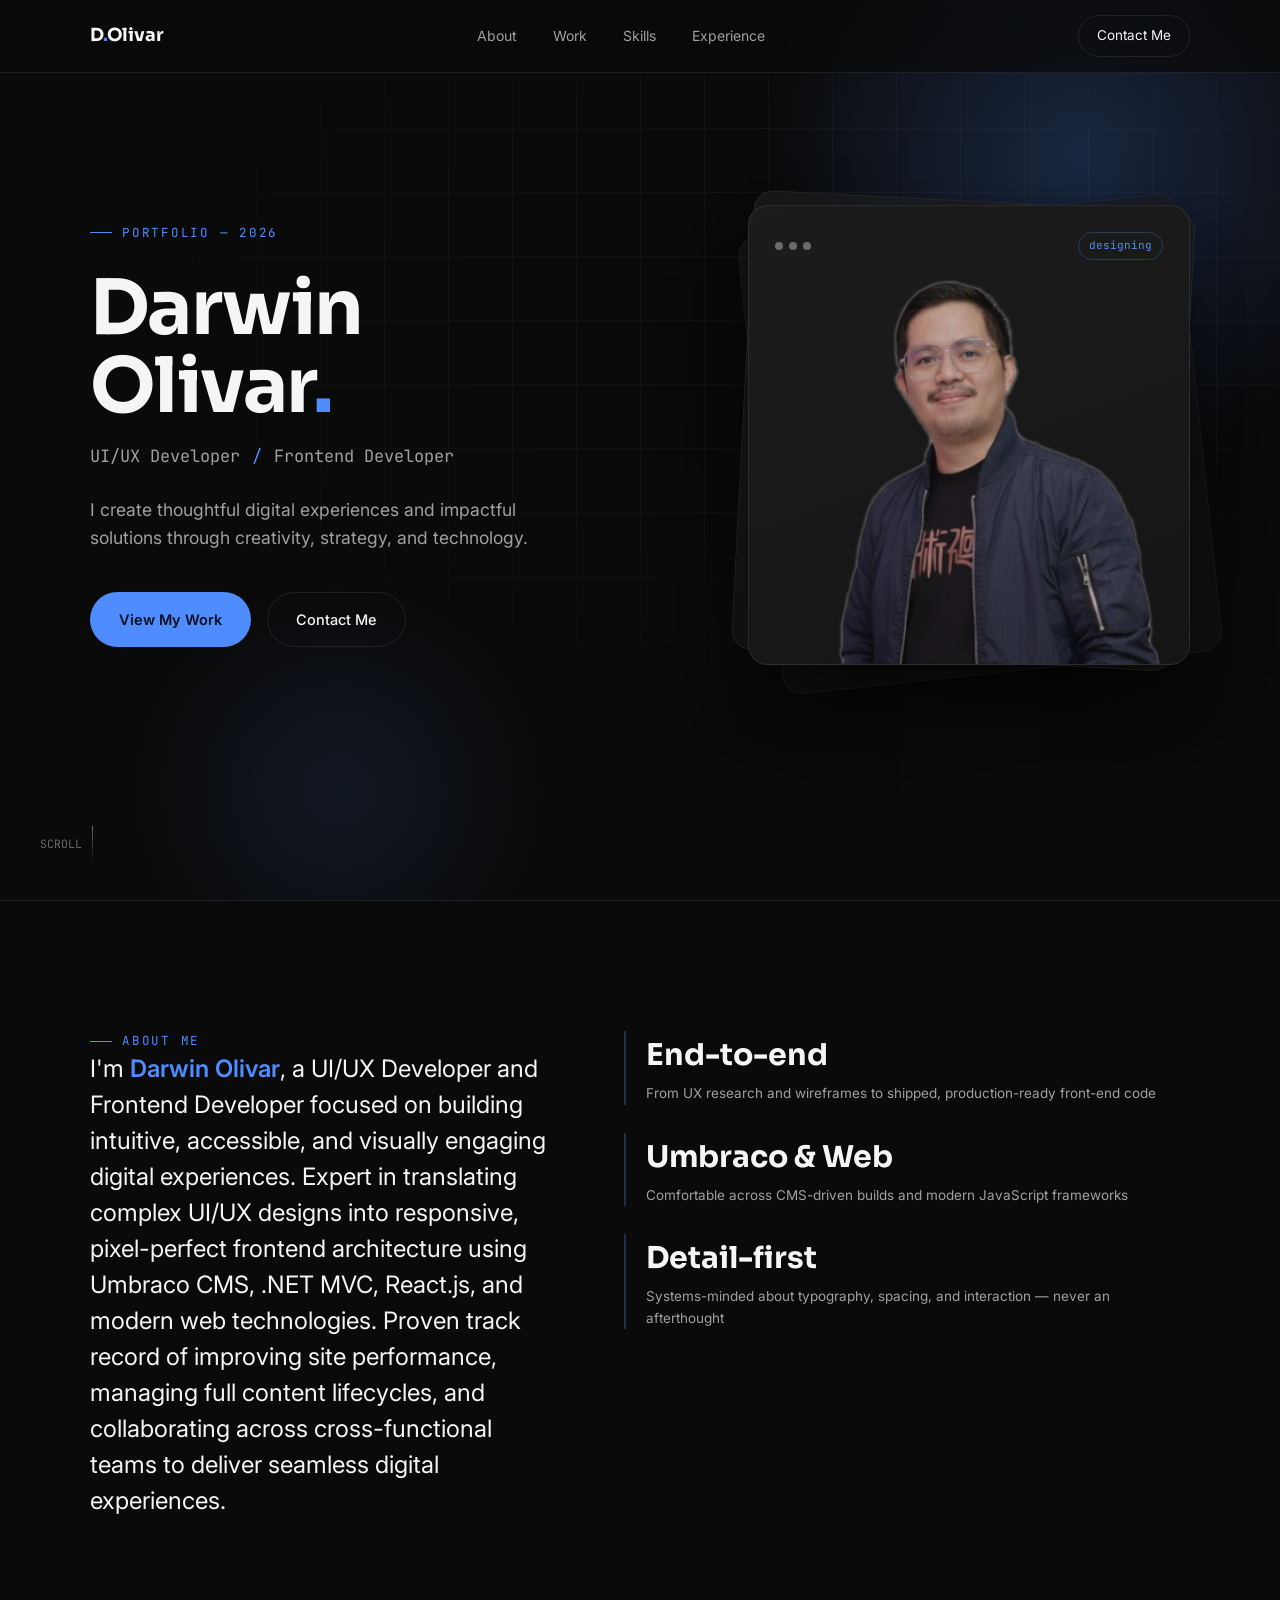
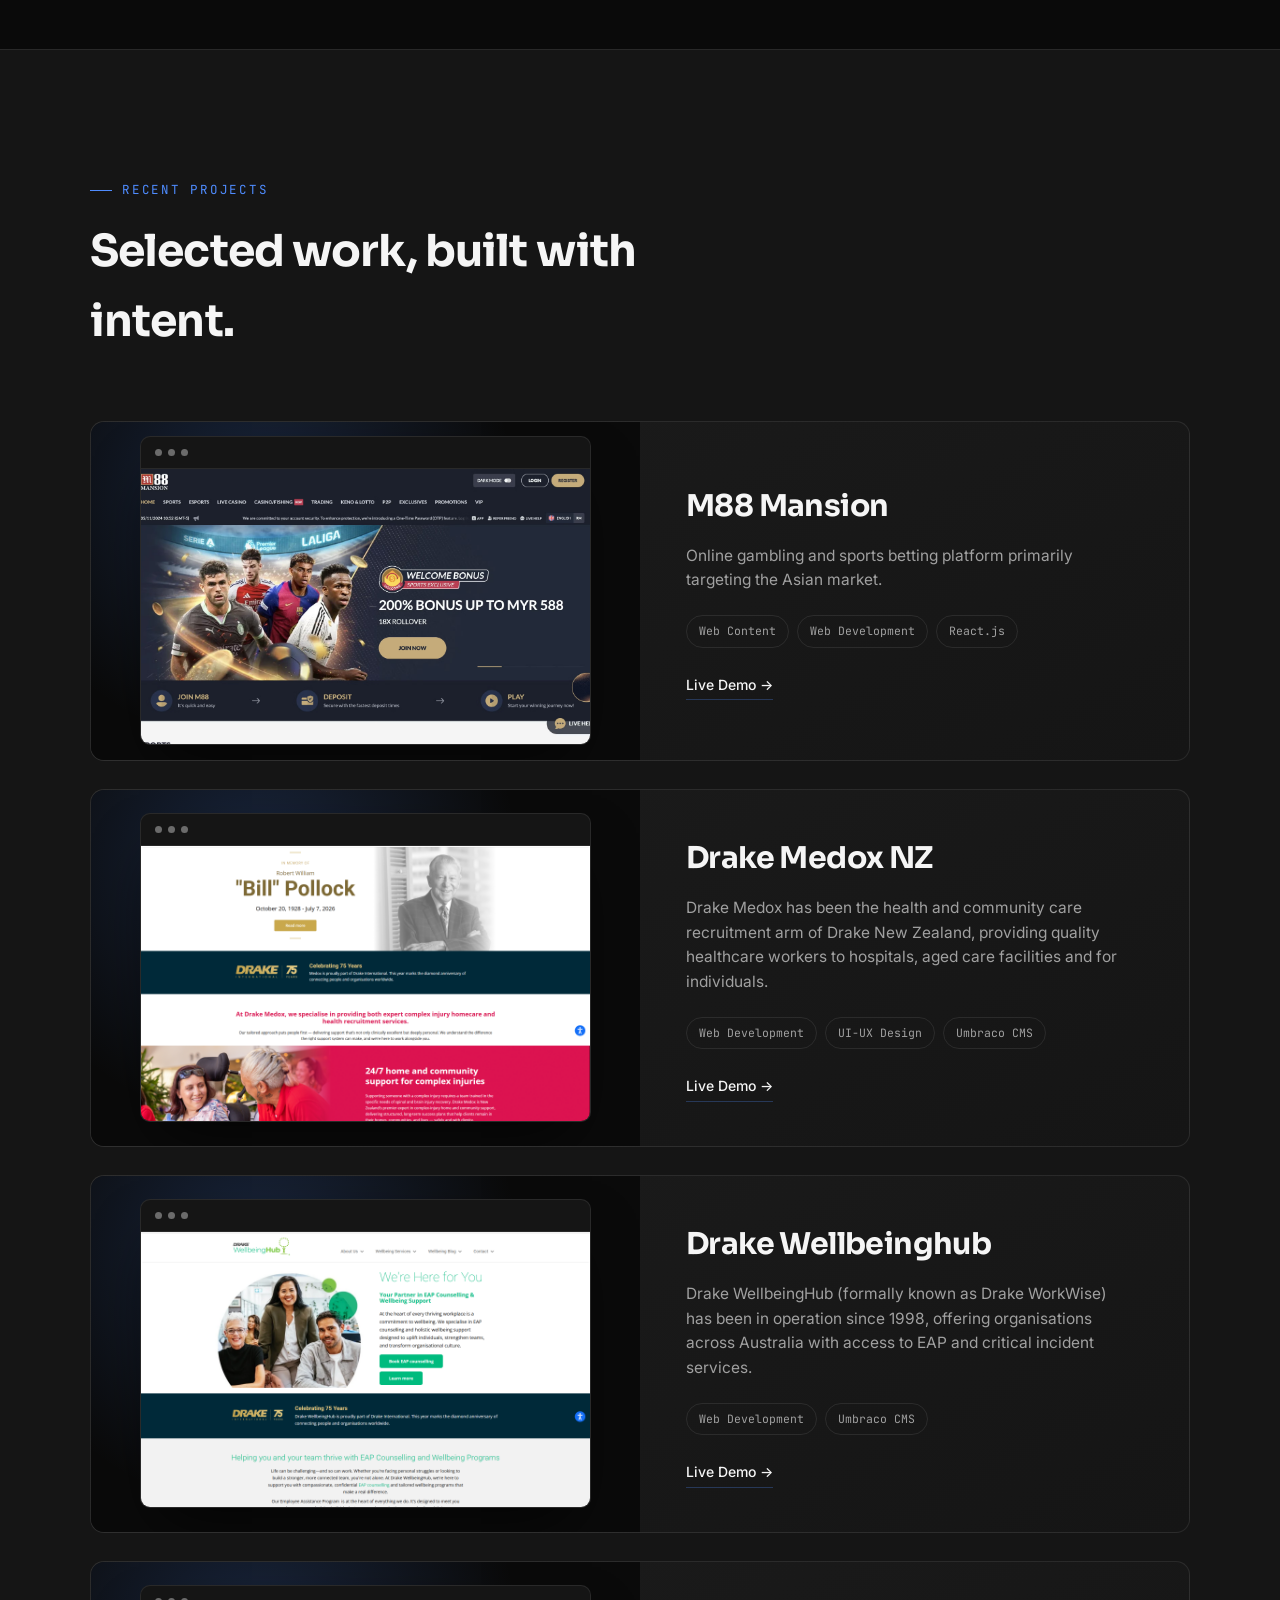
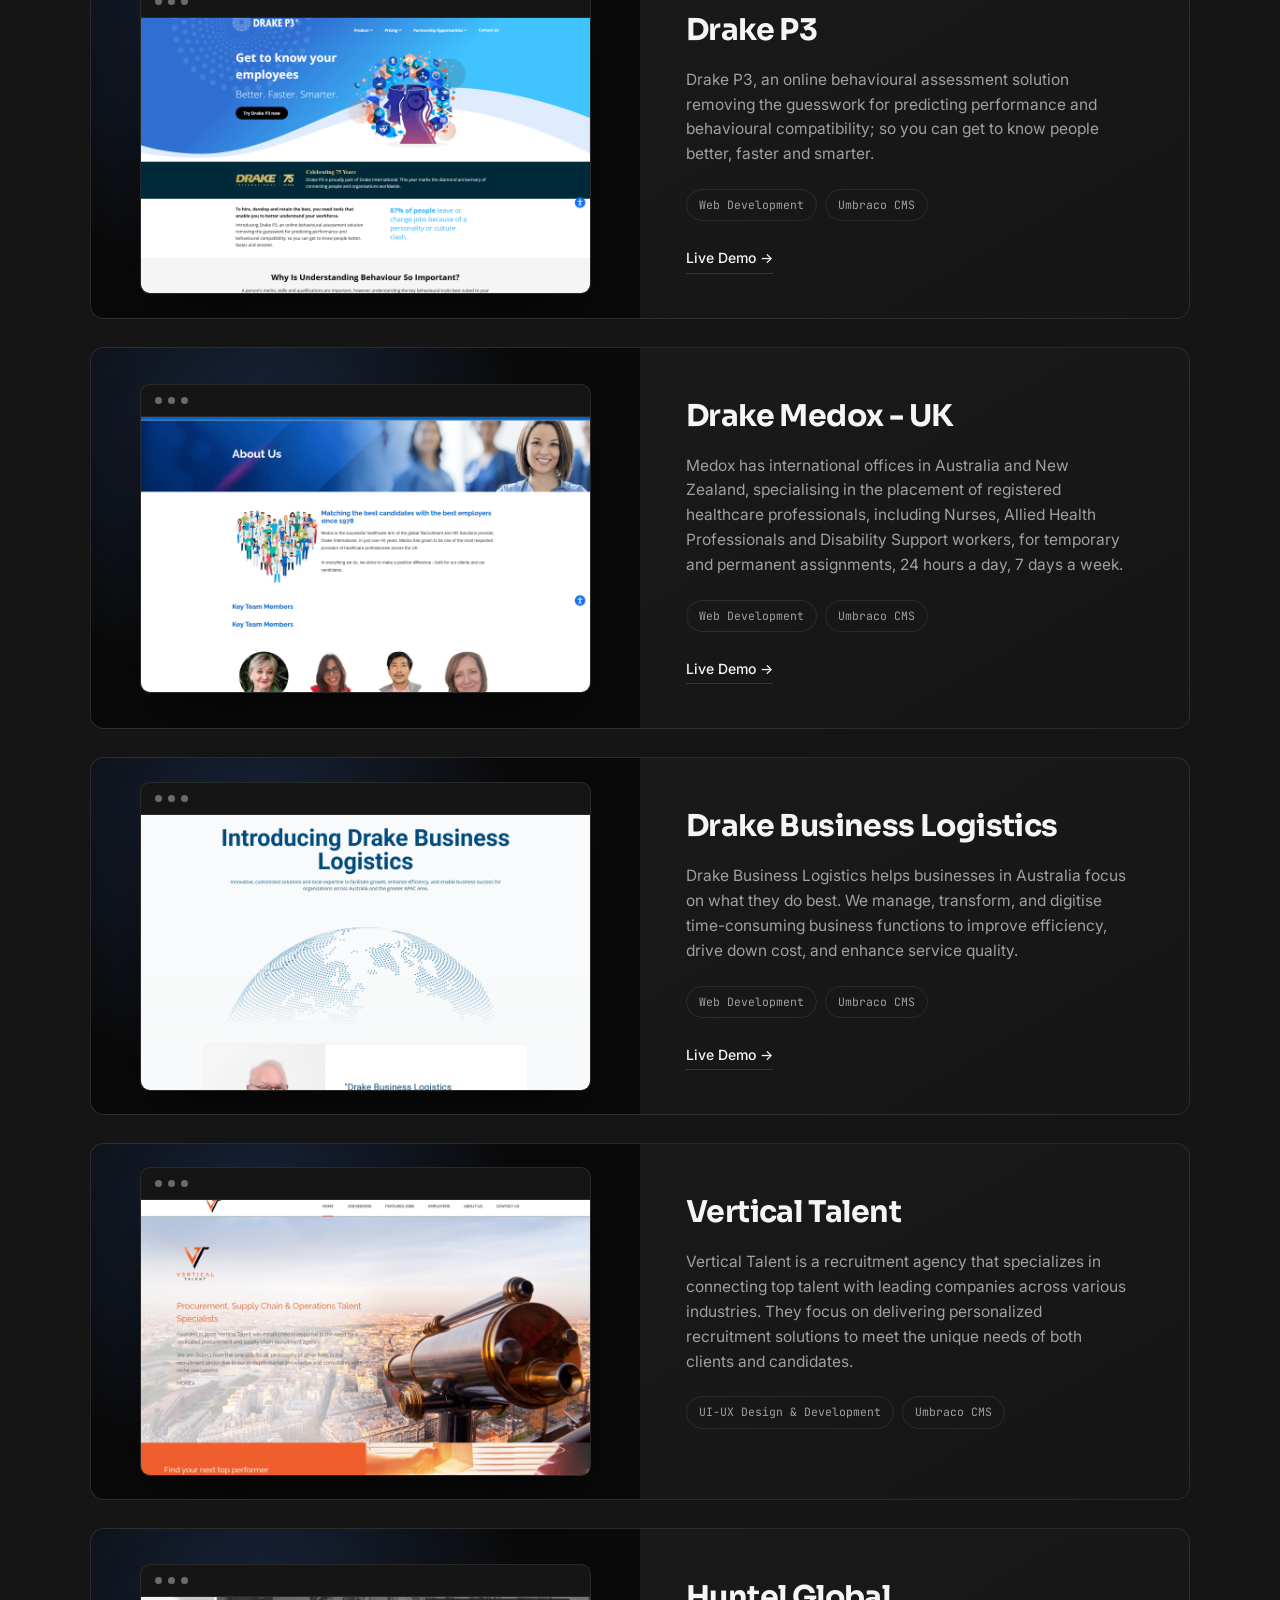
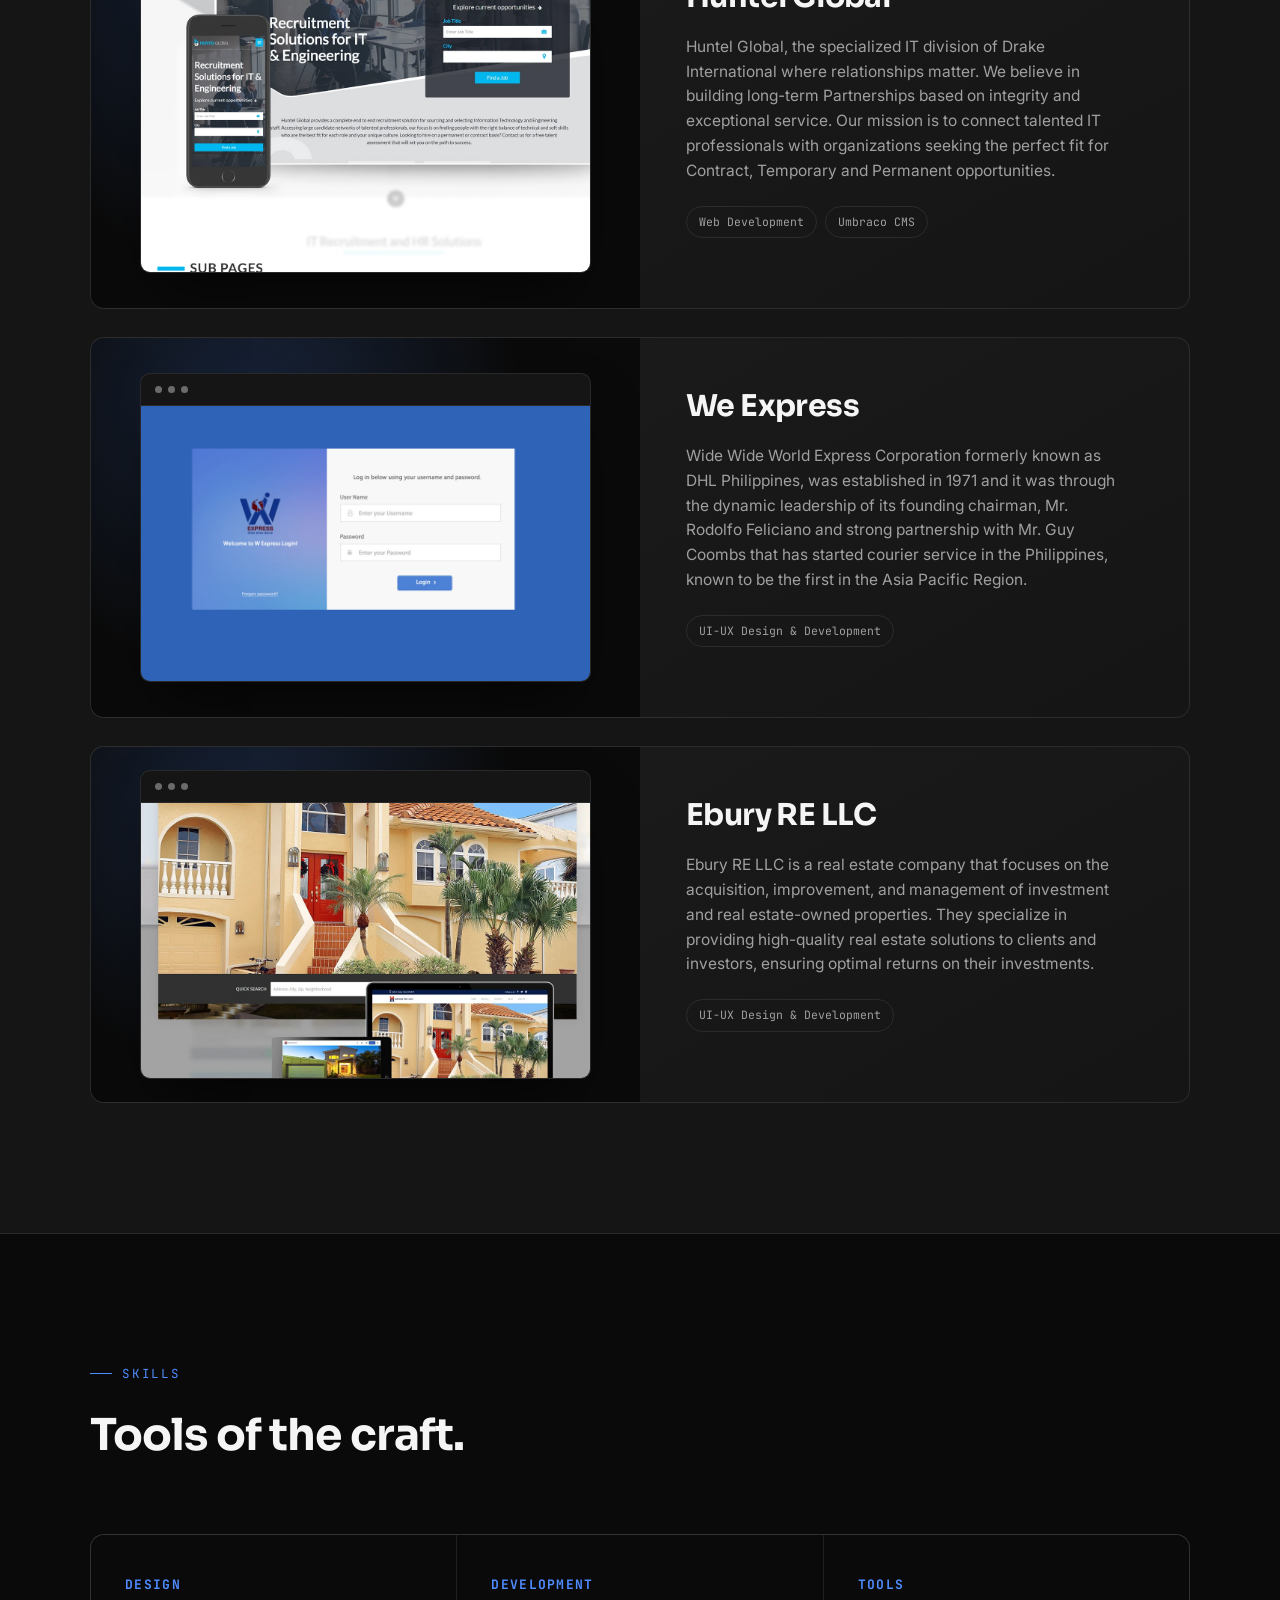
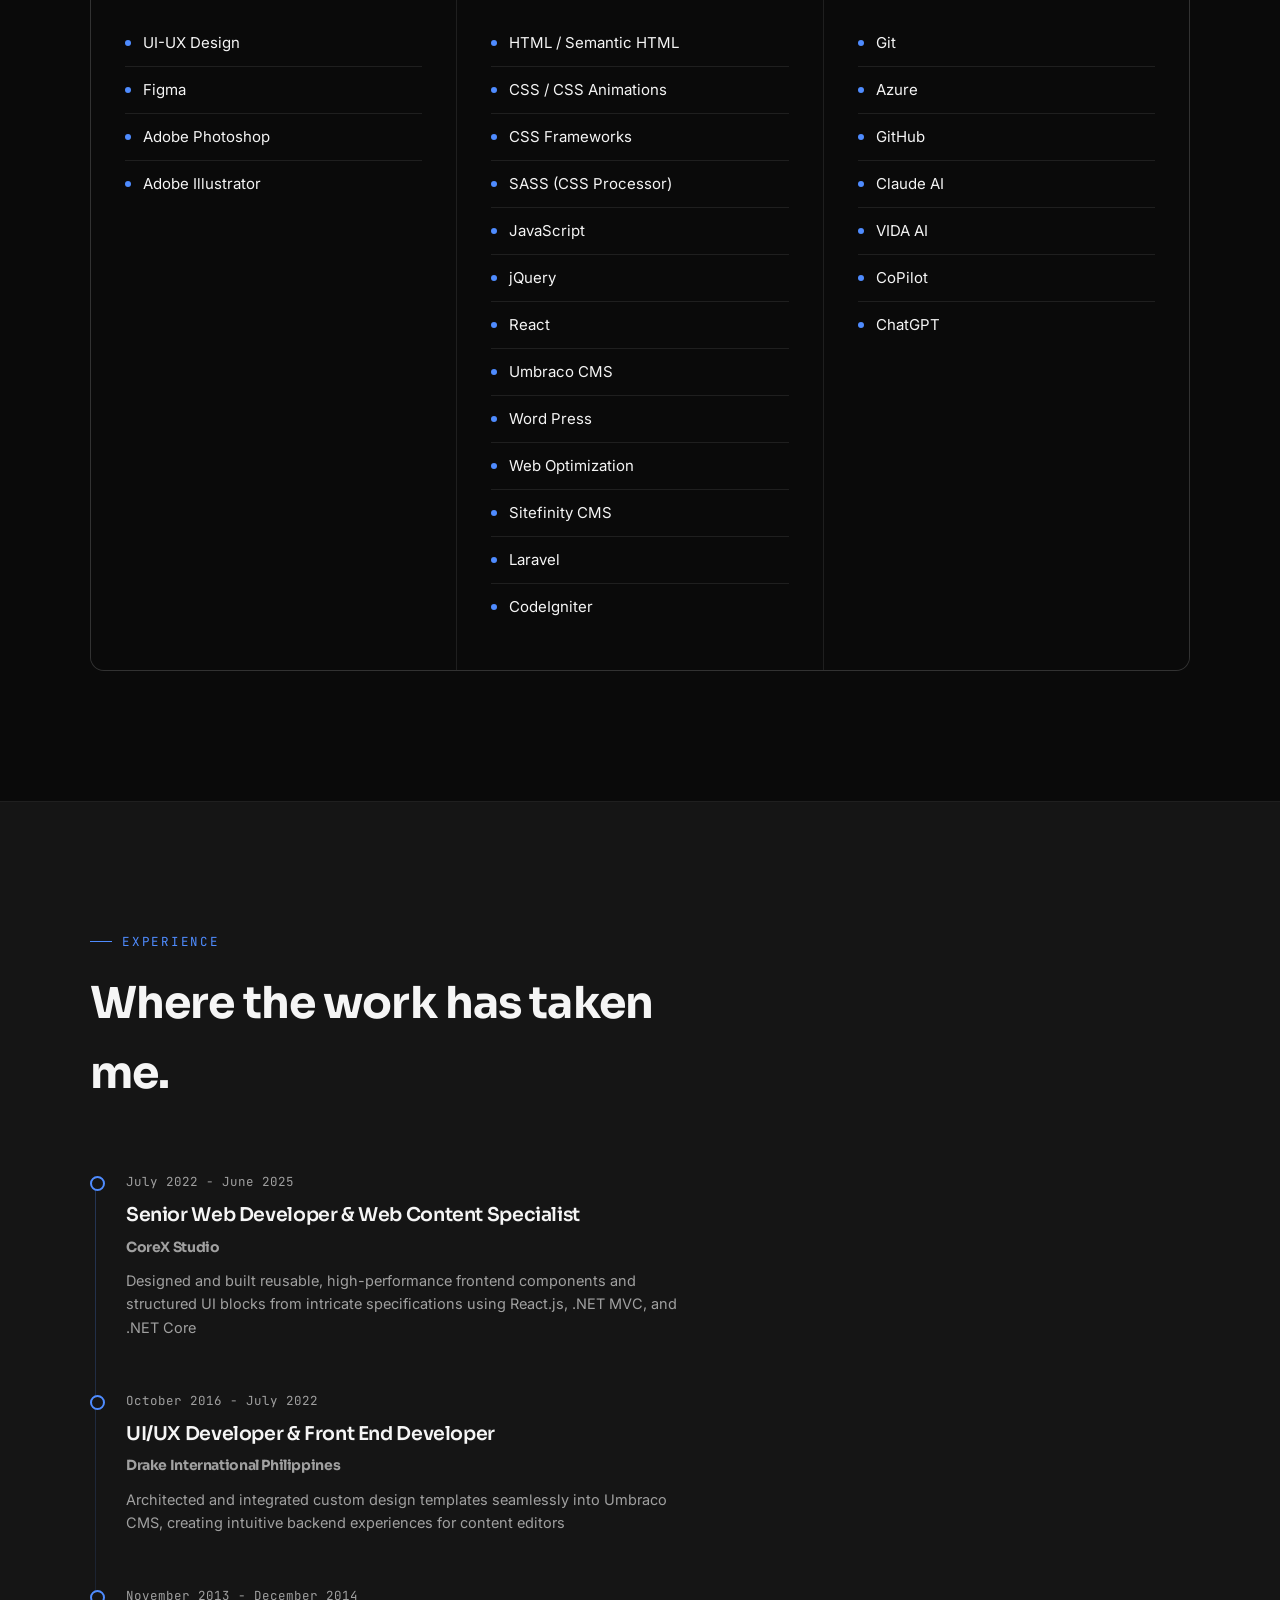
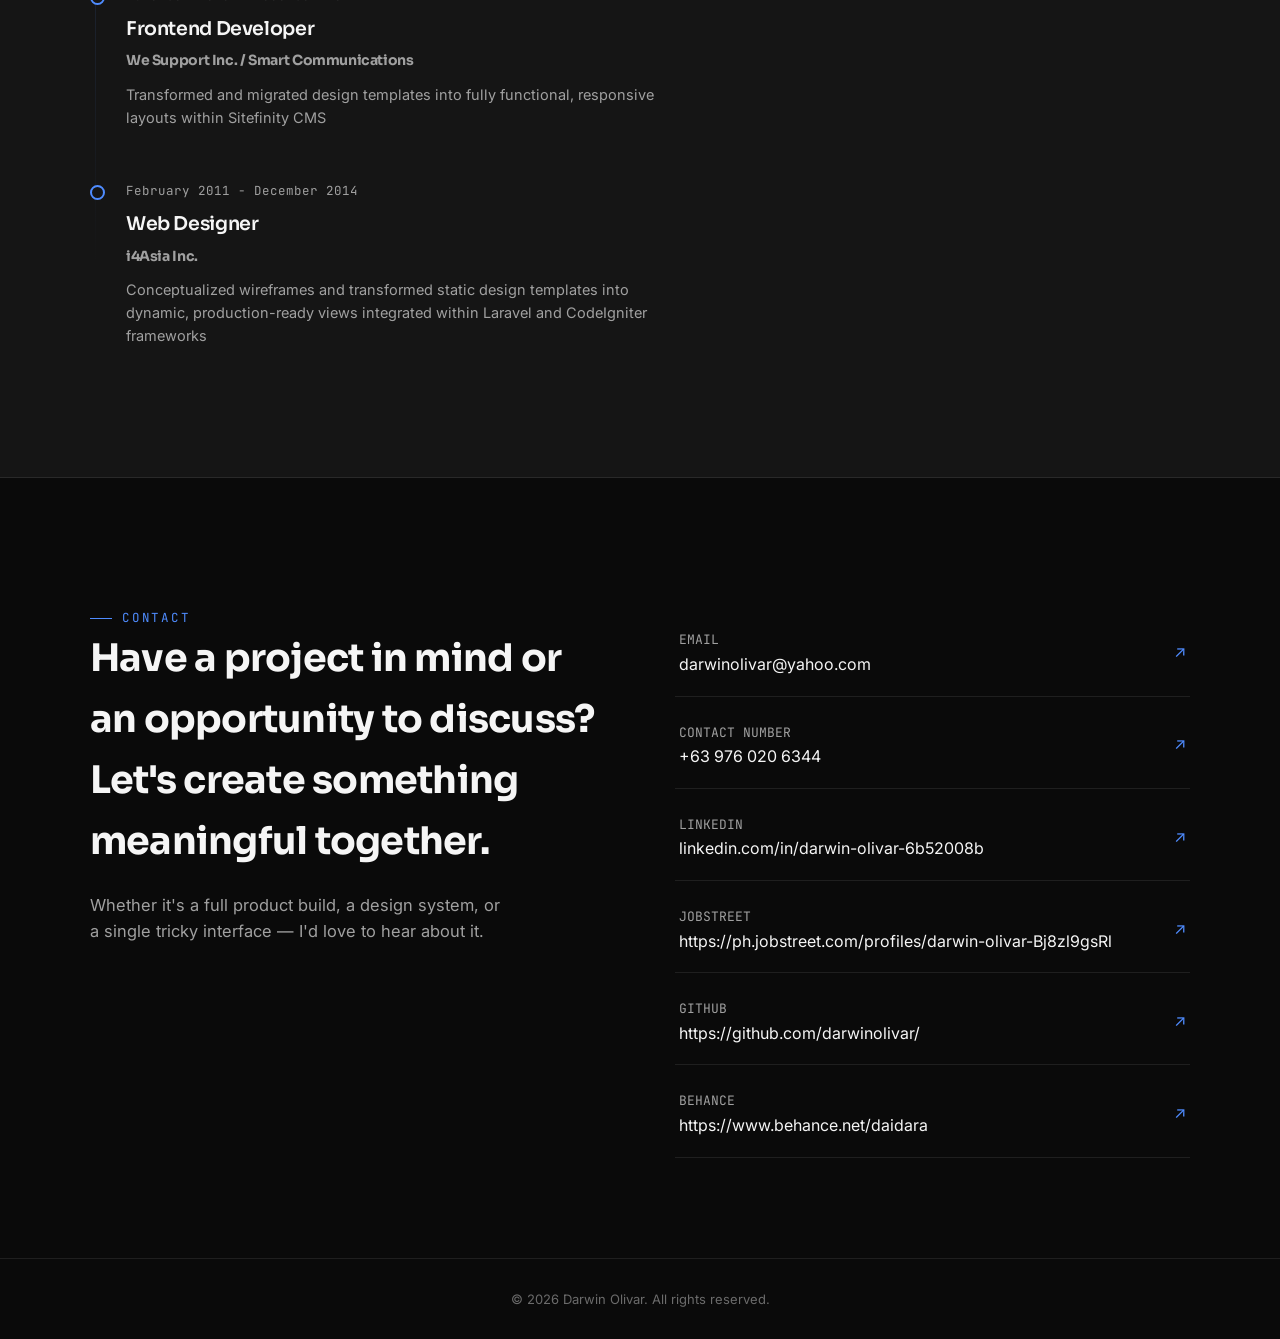
==== commit 66439b3d: "Update Skills" ====
--- a/index.html
+++ b/index.html
@@ -485,17 +485,17 @@
           <div class="skills-grid fade-in">
             <div class="skill-col">
               <h3>Design</h3>
-              <div class="skill-item">UI Design</div>
-              <div class="skill-item">UI-UX Design Research</div>
+              <div class="skill-item">UI-UX Design</div>
               <div class="skill-item">Figma</div>
               <div class="skill-item">Adobe Photoshop</div>
               <div class="skill-item">Adobe Illustrator</div>
             </div>
             <div class="skill-col">
               <h3>Development</h3>
-              <div class="skill-item">HTML</div>
-              <div class="skill-item">CSS</div>
-              <div class="skill-item">SASS CSS Processor</div>
+              <div class="skill-item">HTML / Semantic HTML</div>
+              <div class="skill-item">CSS / CSS Animations</div>
+              <div class="skill-item">CSS Frameworks</div>
+              <div class="skill-item">SASS (CSS Processor)</div>
               <div class="skill-item">JavaScript</div>
               <div class="skill-item">jQuery</div>
               <div class="skill-item">React</div>
--- a/assets/css/style.css
+++ b/assets/css/style.css
@@ -465,6 +465,7 @@
   .project-visual .mockframe img{
     height:276px;
     width: 100%;
+    object-fit: cover;  
   }
 
   .project-card:hover .mockframe{transform:translateY(-8px) scale(1.02);}
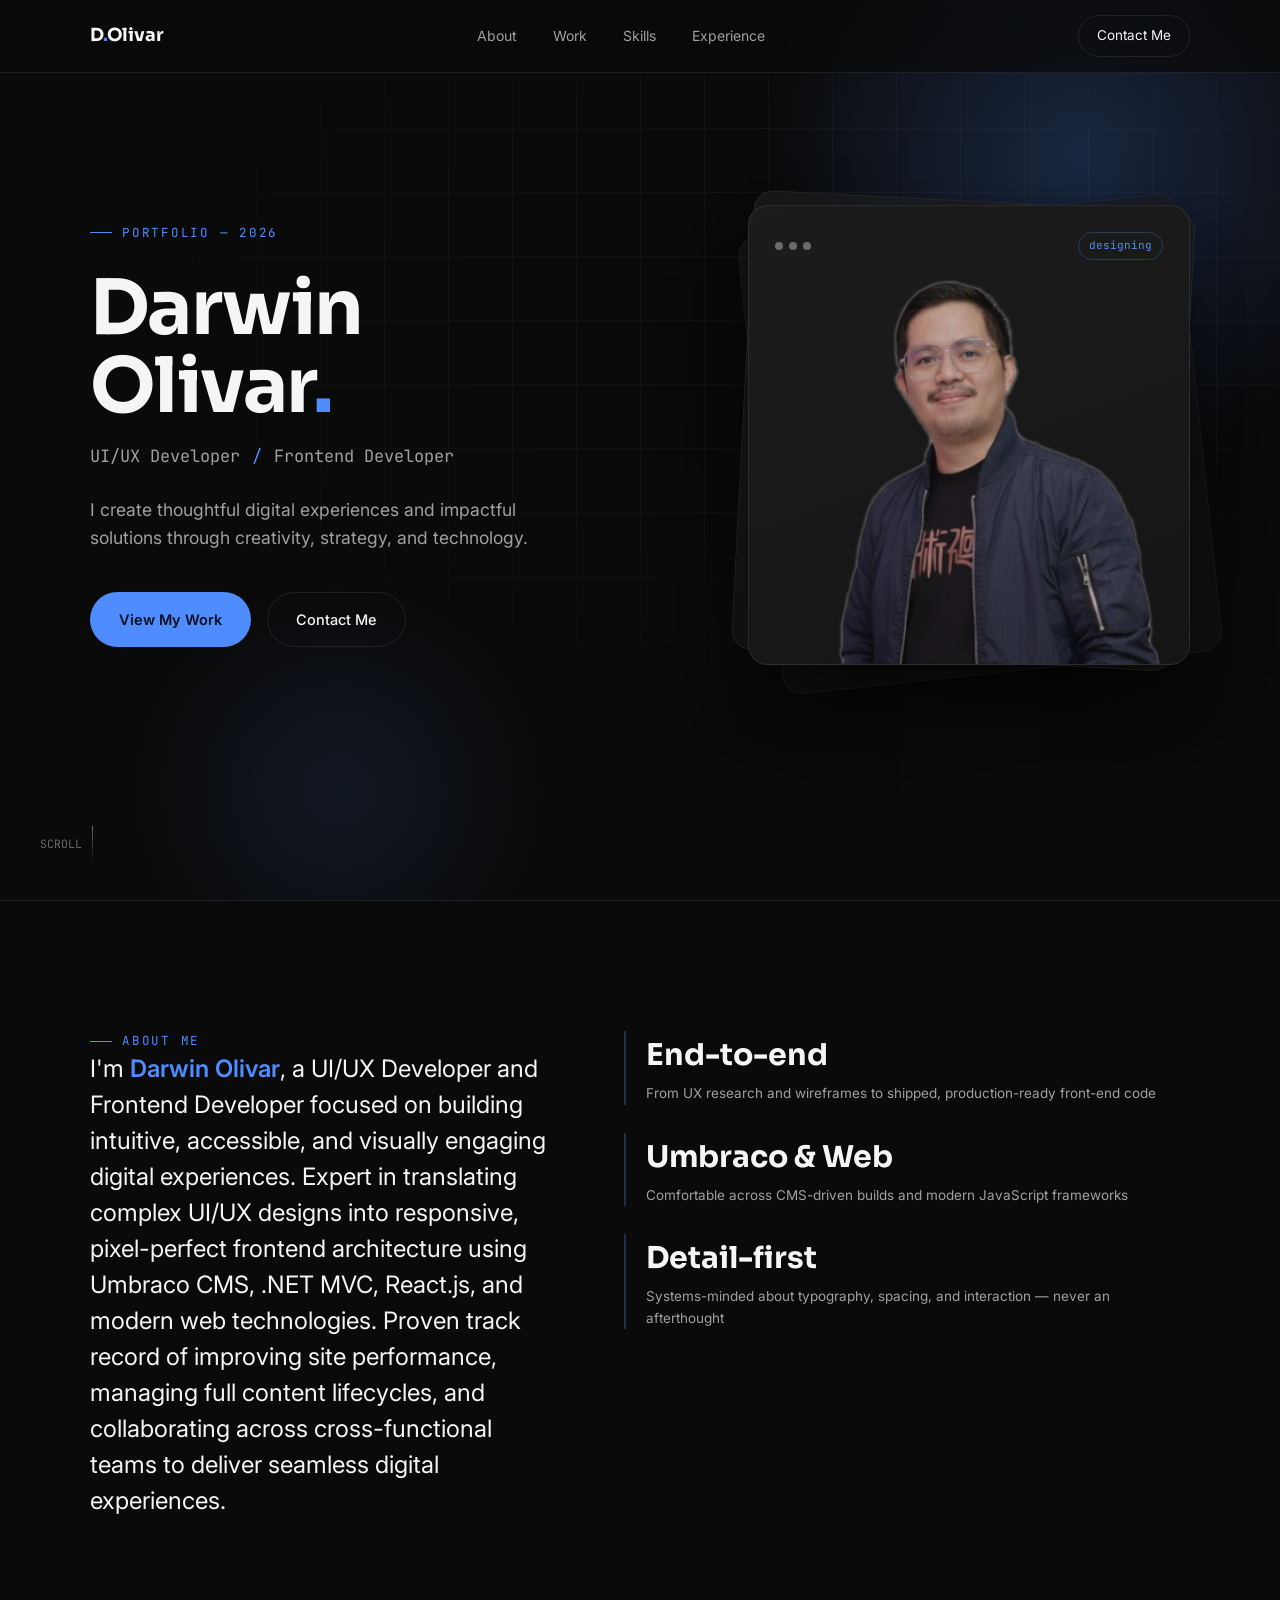
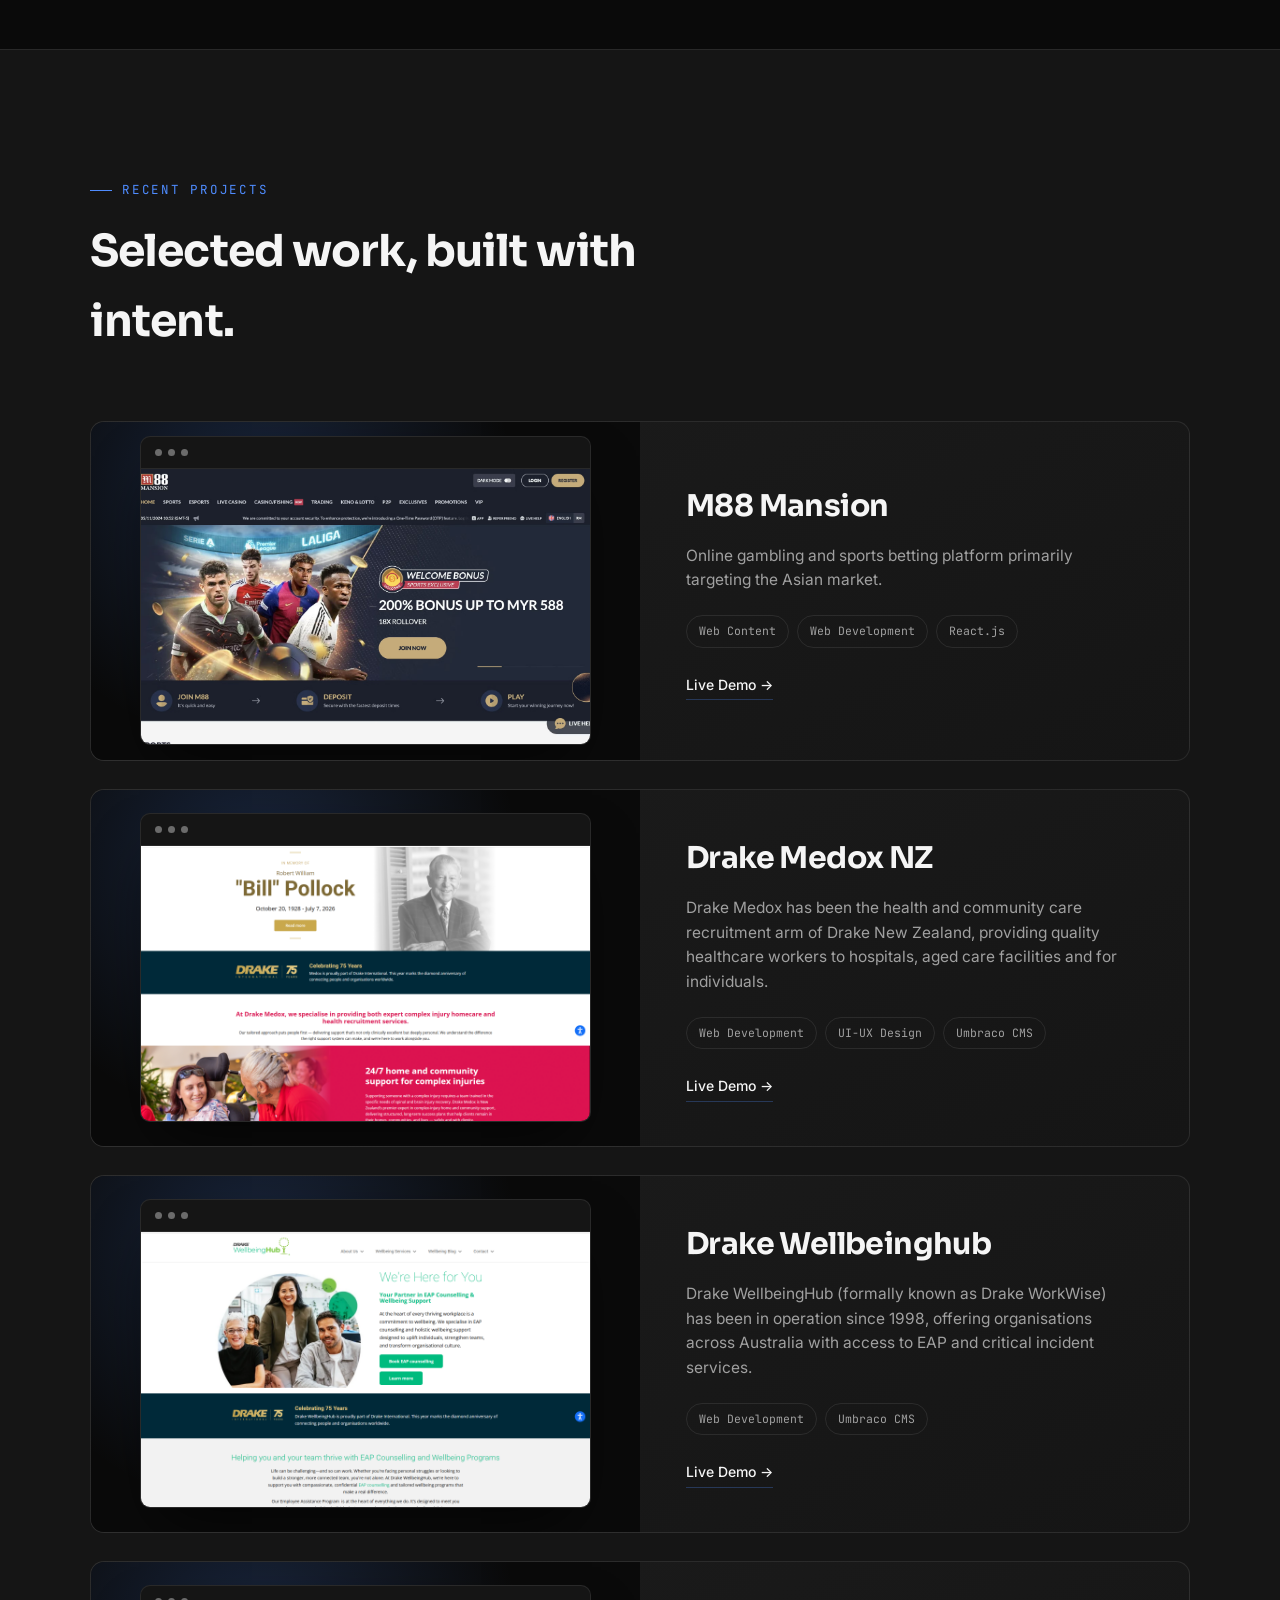
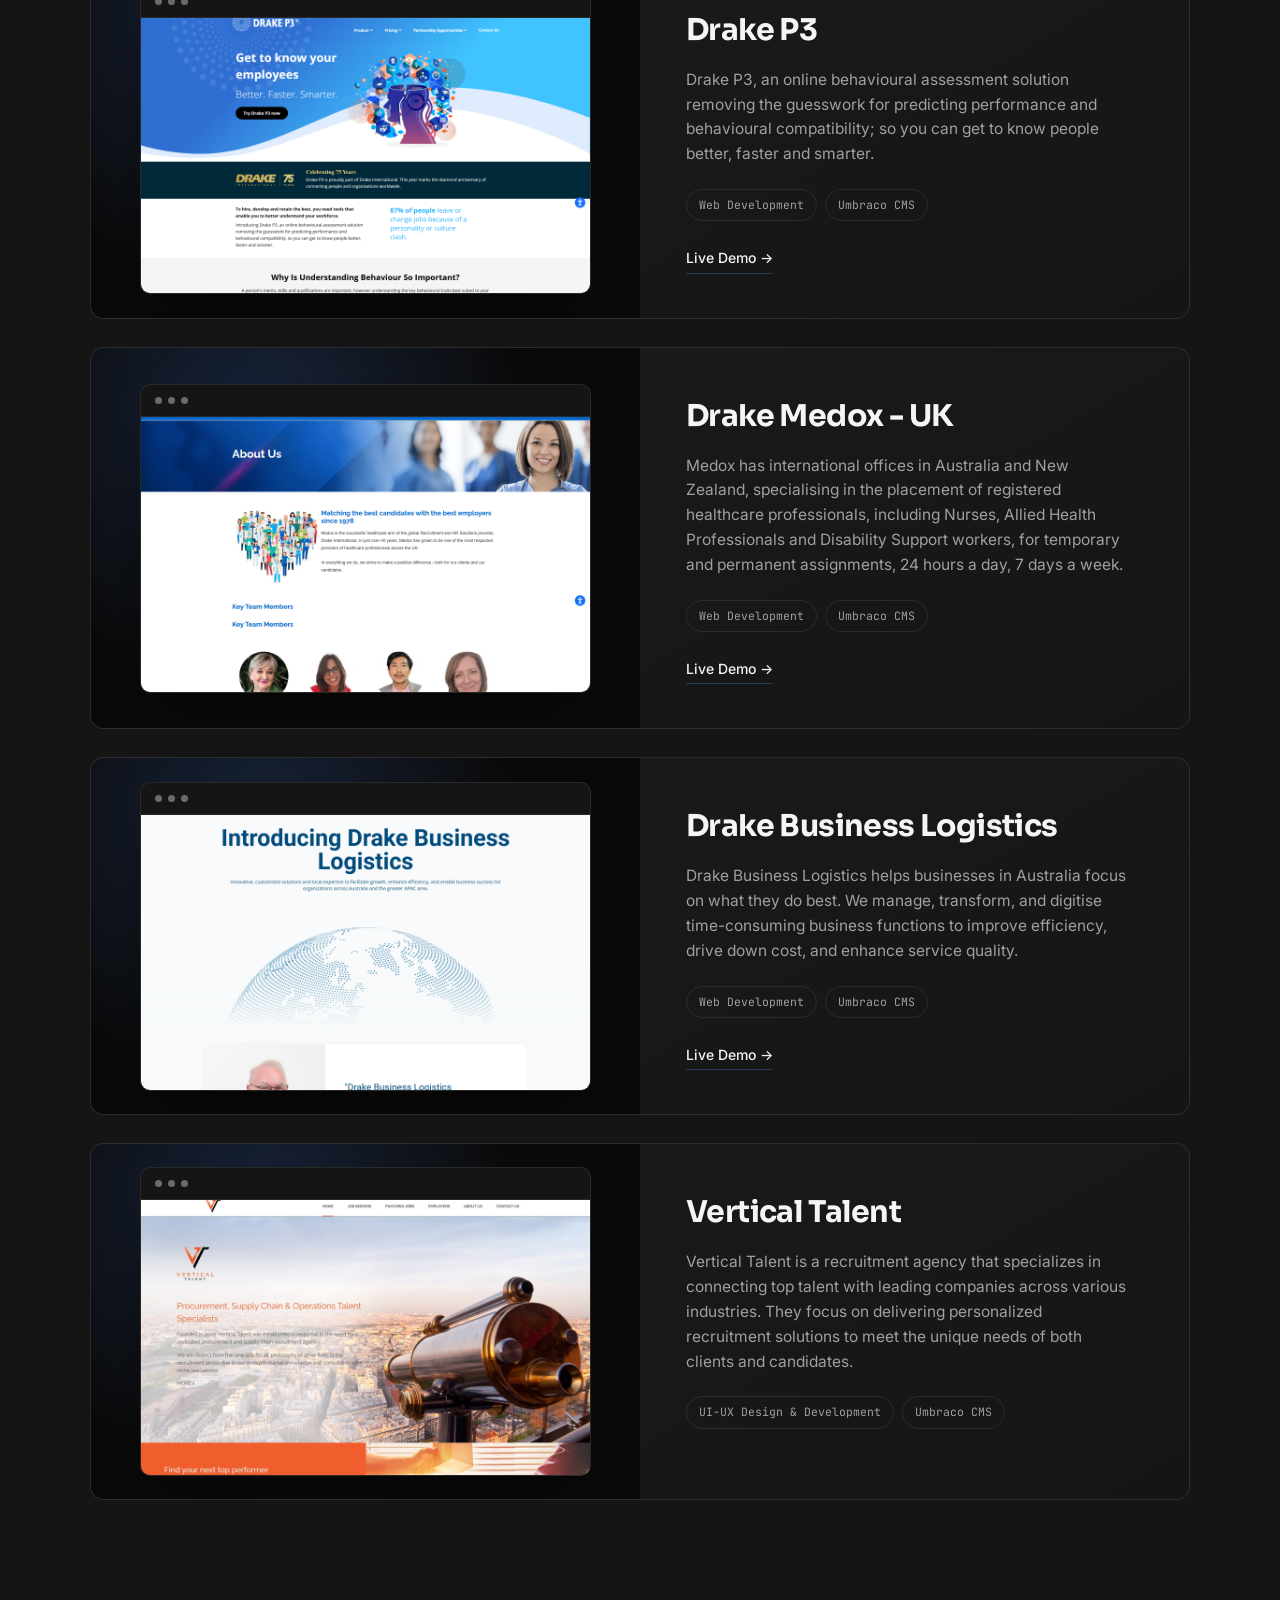
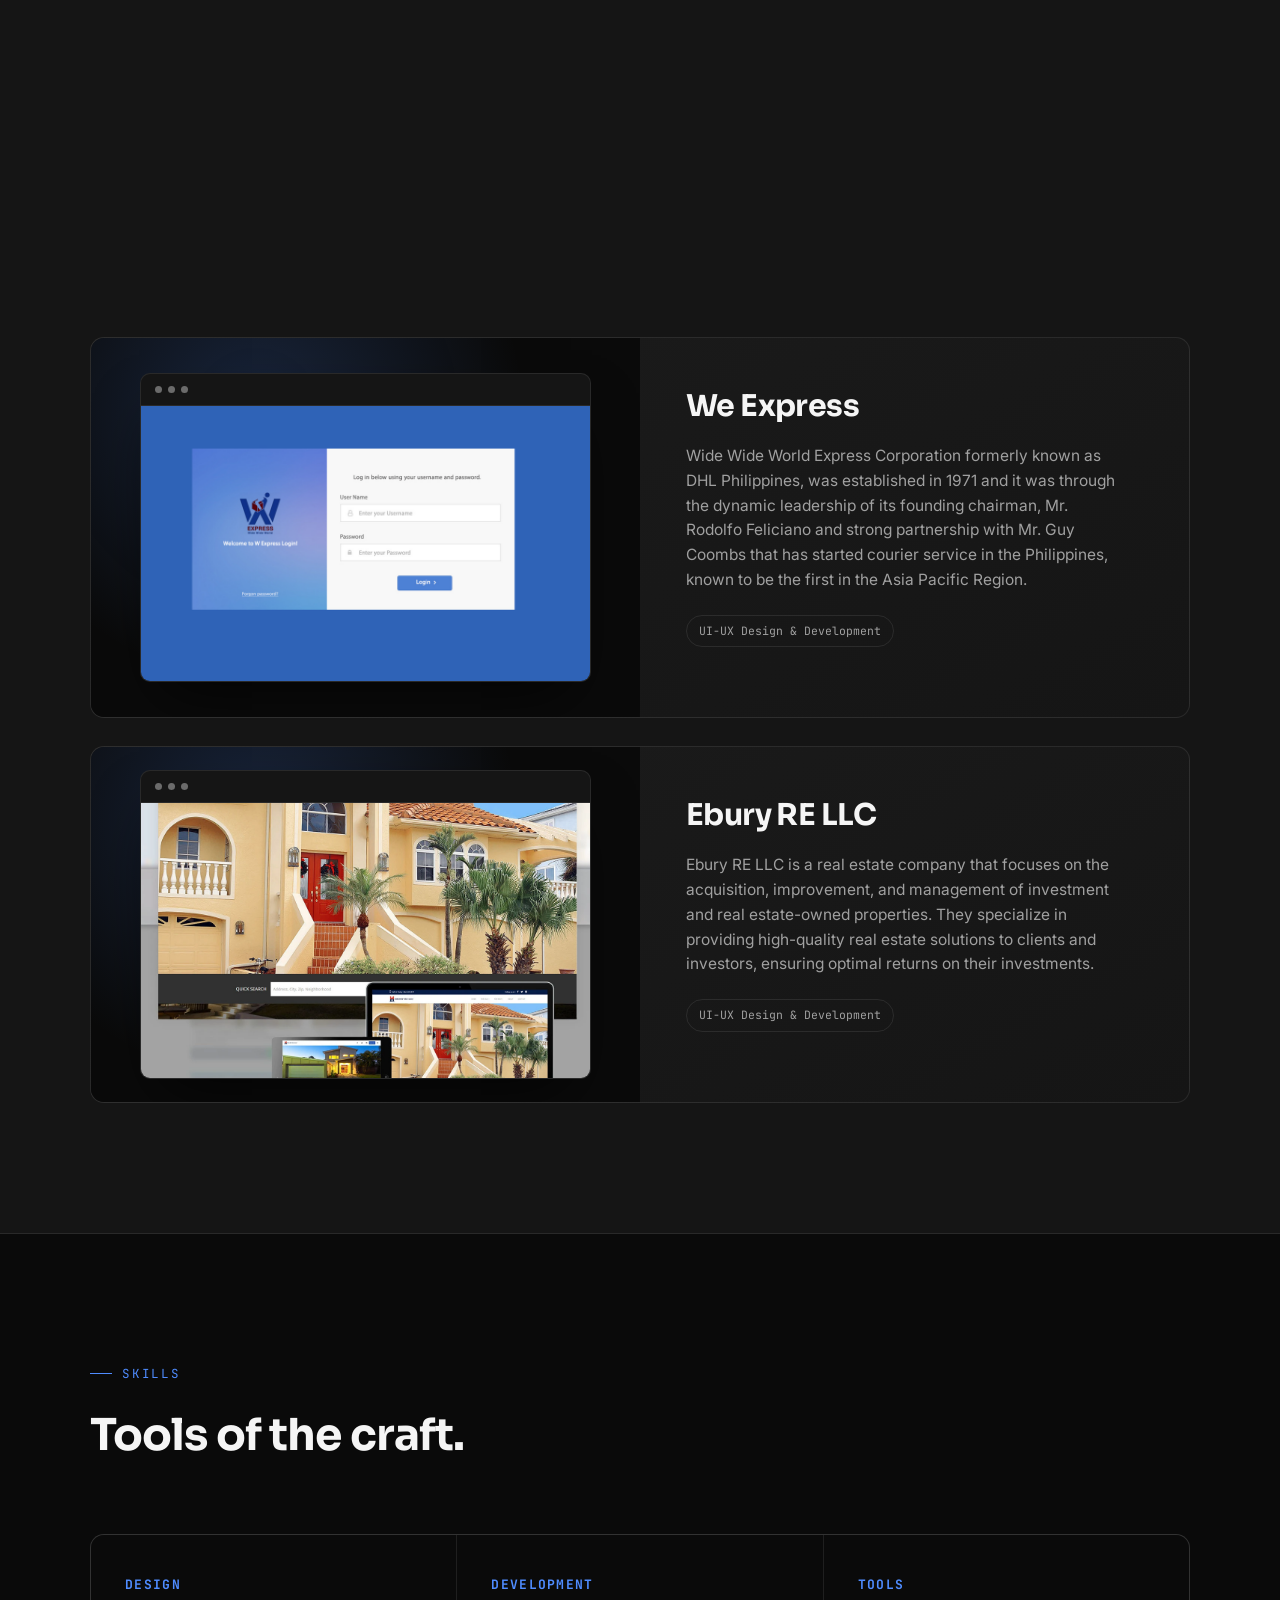
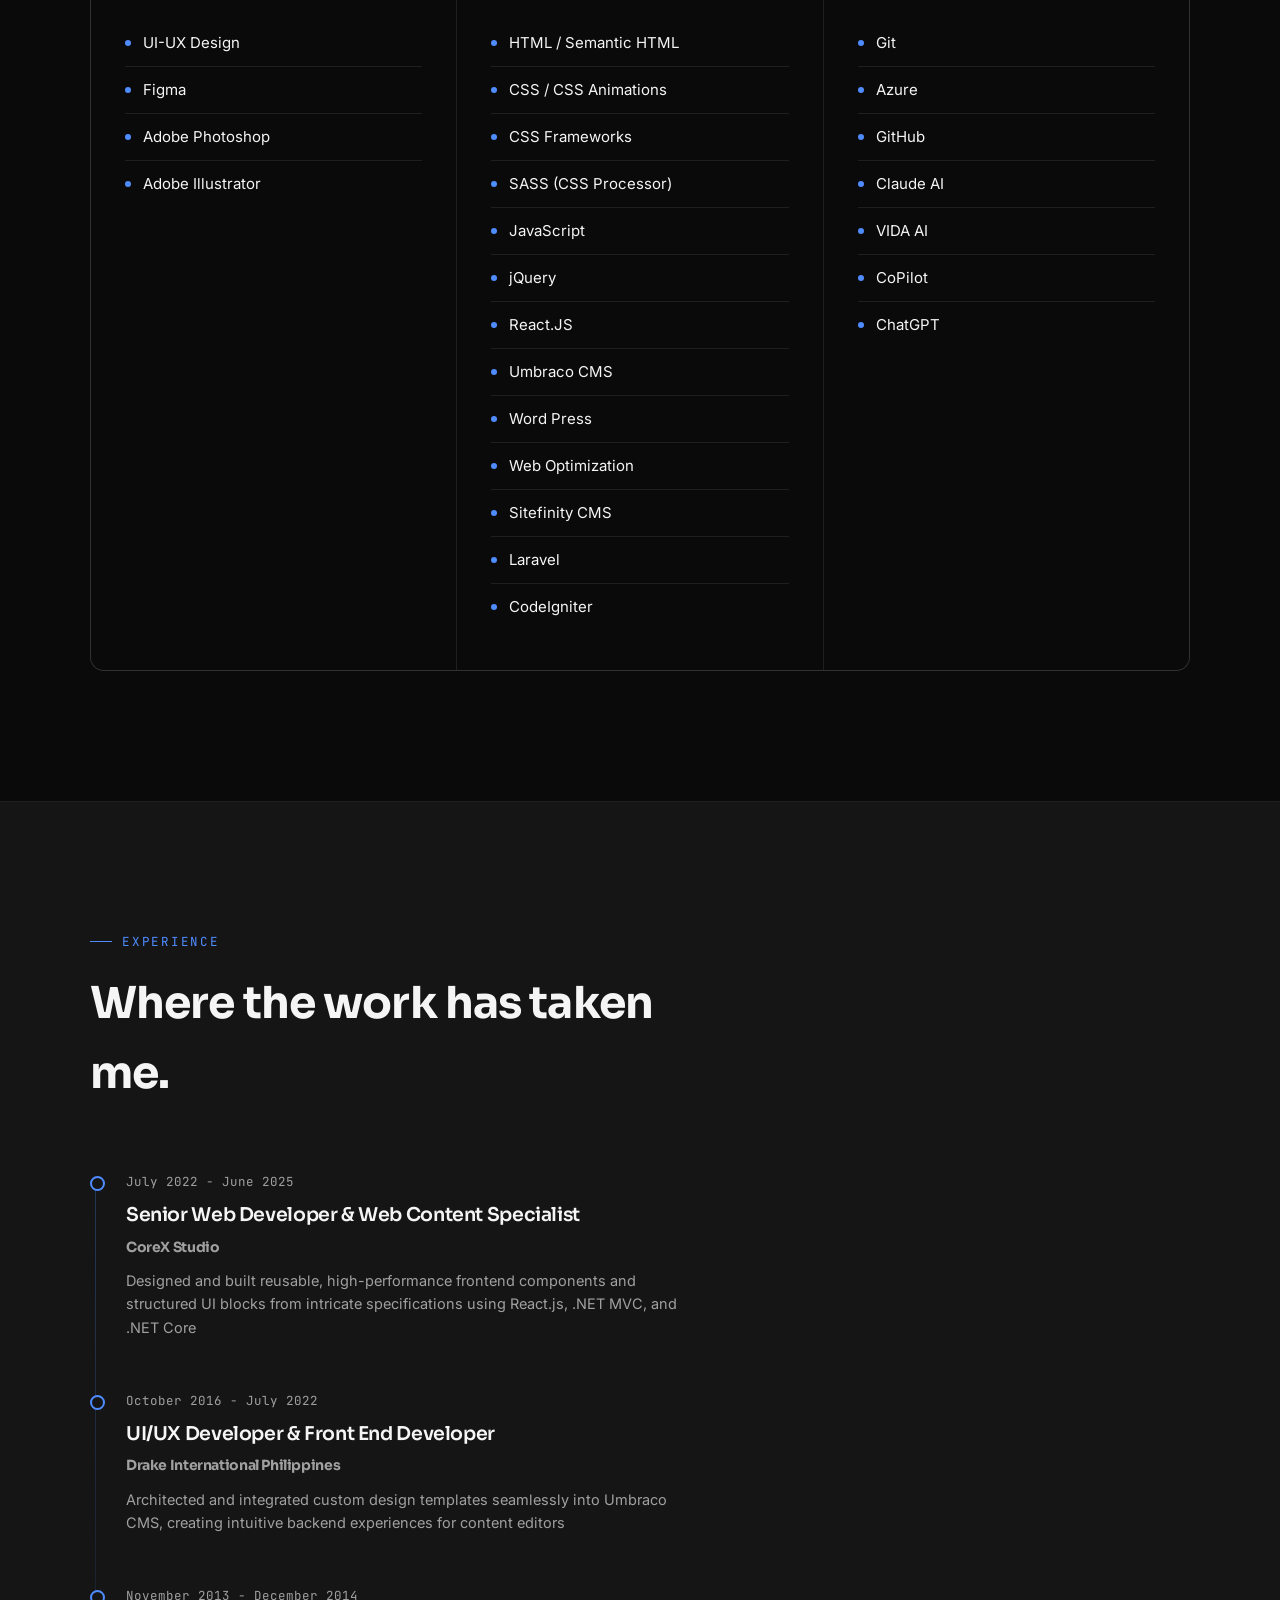
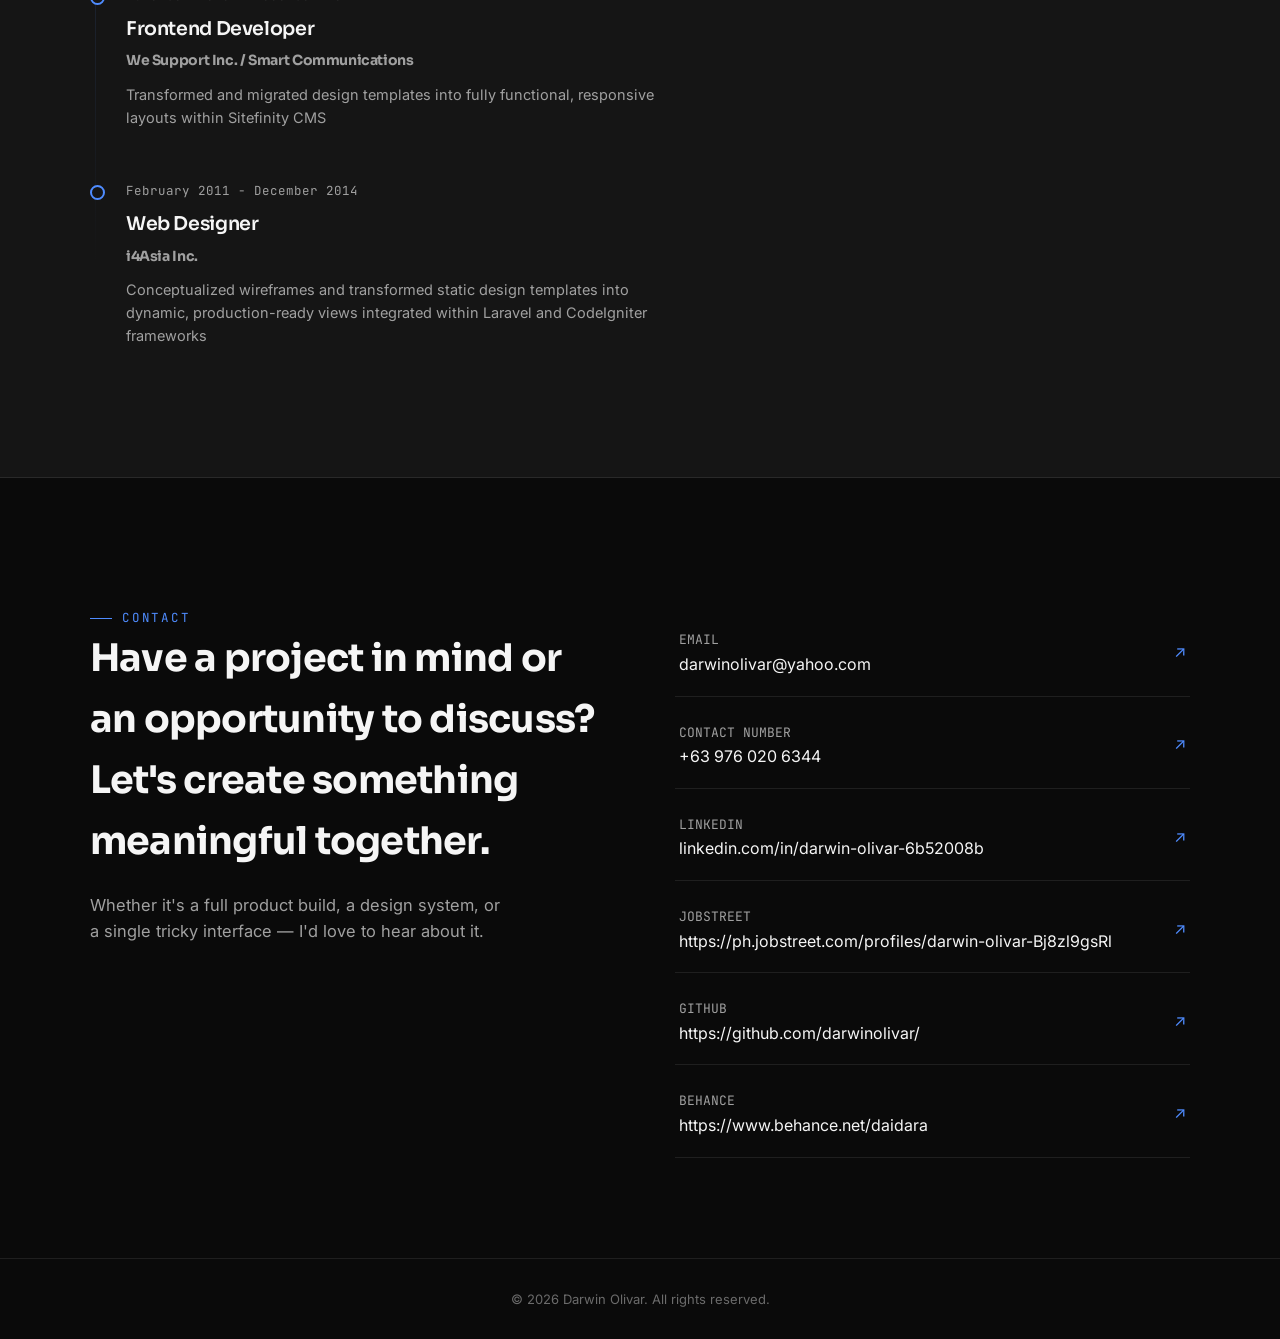
==== commit 120d28a2: "Update Skills" ====
--- a/index.html
+++ b/index.html
@@ -498,7 +498,7 @@
               <div class="skill-item">SASS (CSS Processor)</div>
               <div class="skill-item">JavaScript</div>
               <div class="skill-item">jQuery</div>
-              <div class="skill-item">React</div>
+              <div class="skill-item">React.JS</div>
               <div class="skill-item">Umbraco CMS</div>
               <div class="skill-item">Word Press</div>
               <div class="skill-item">Web Optimization</div>
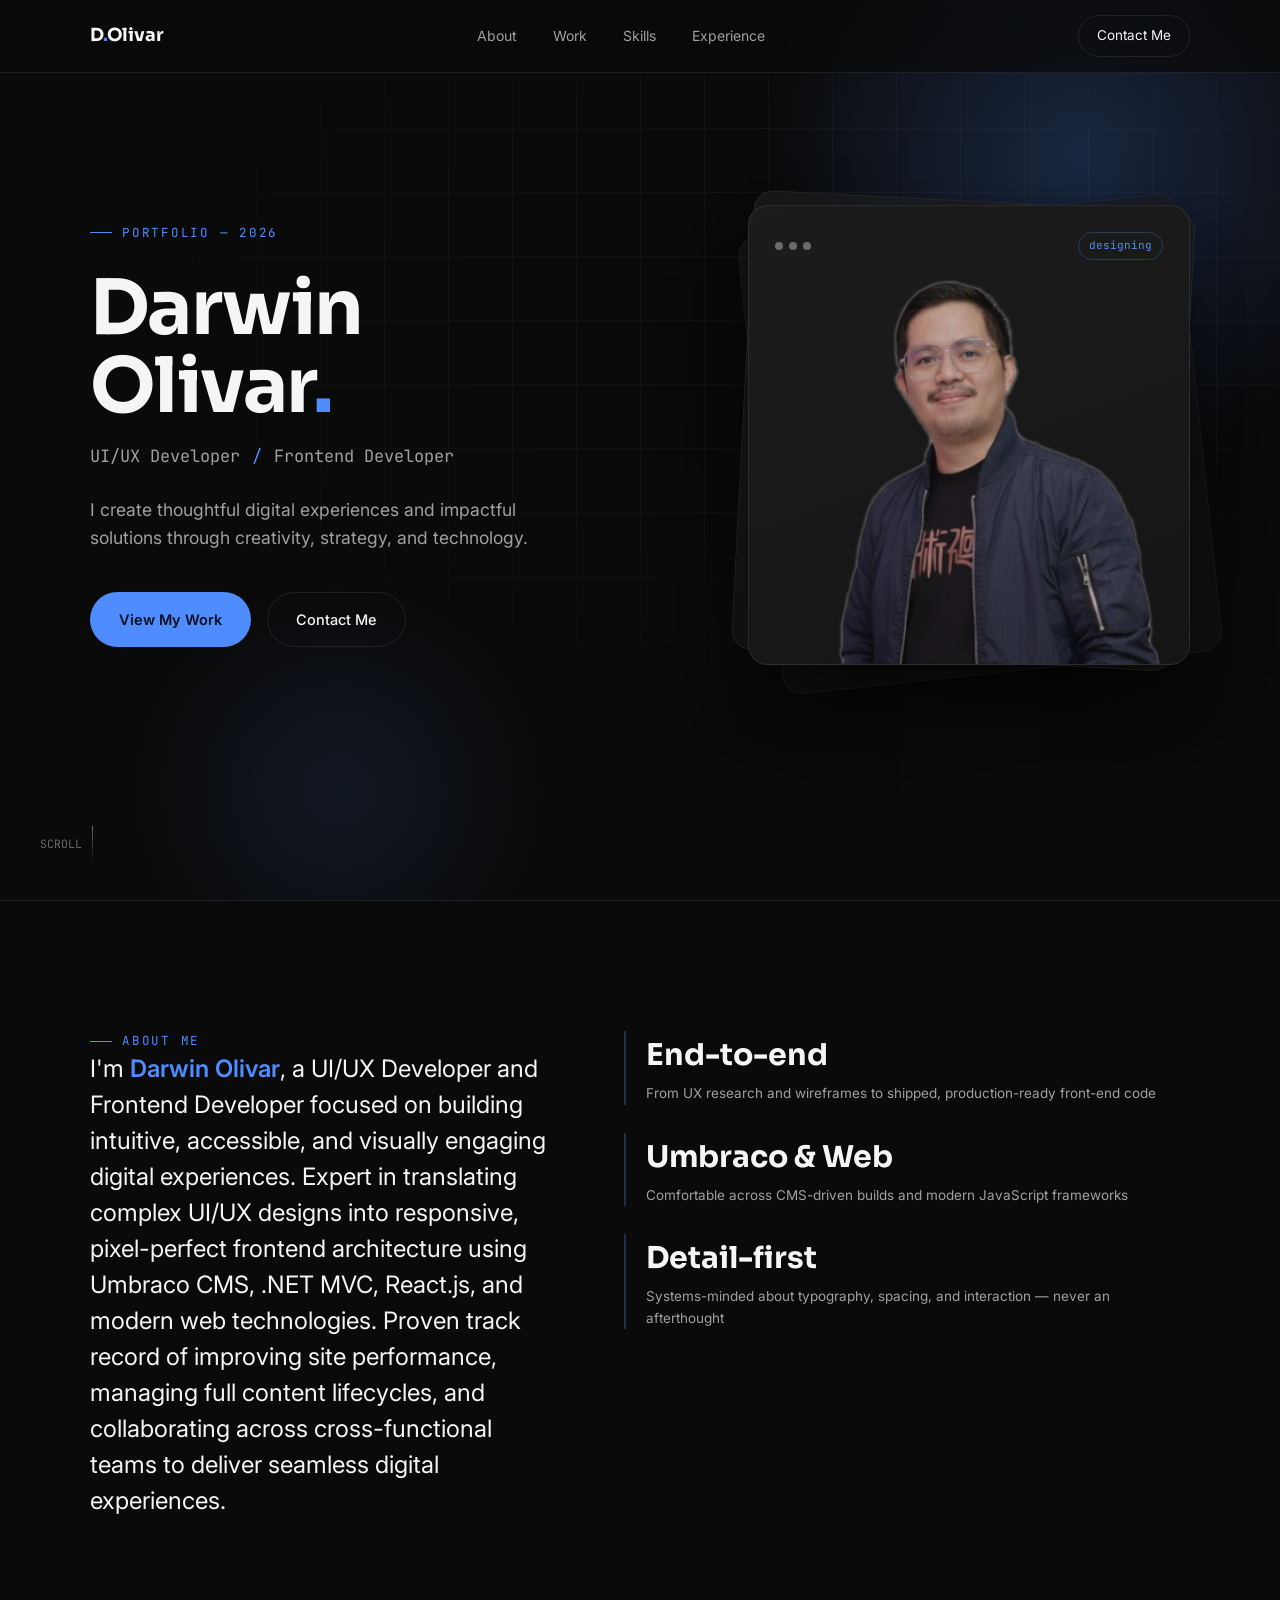
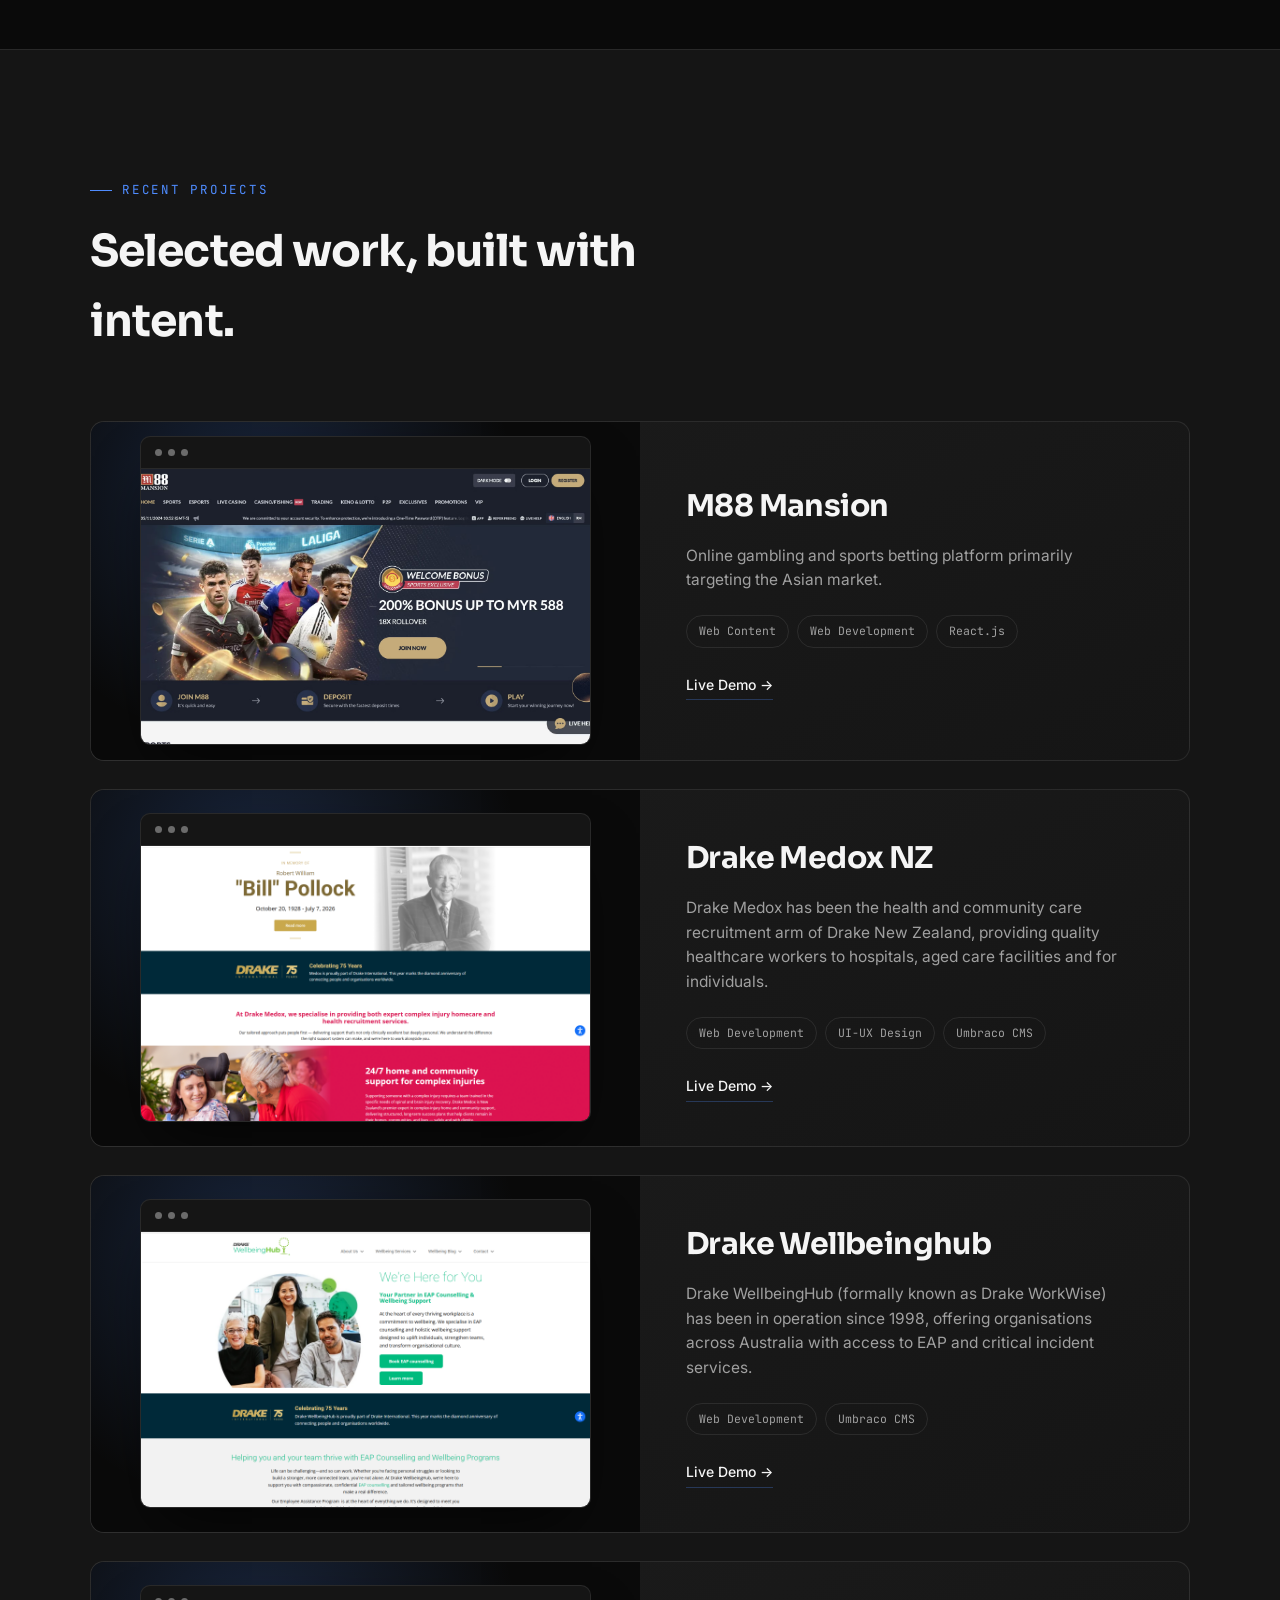
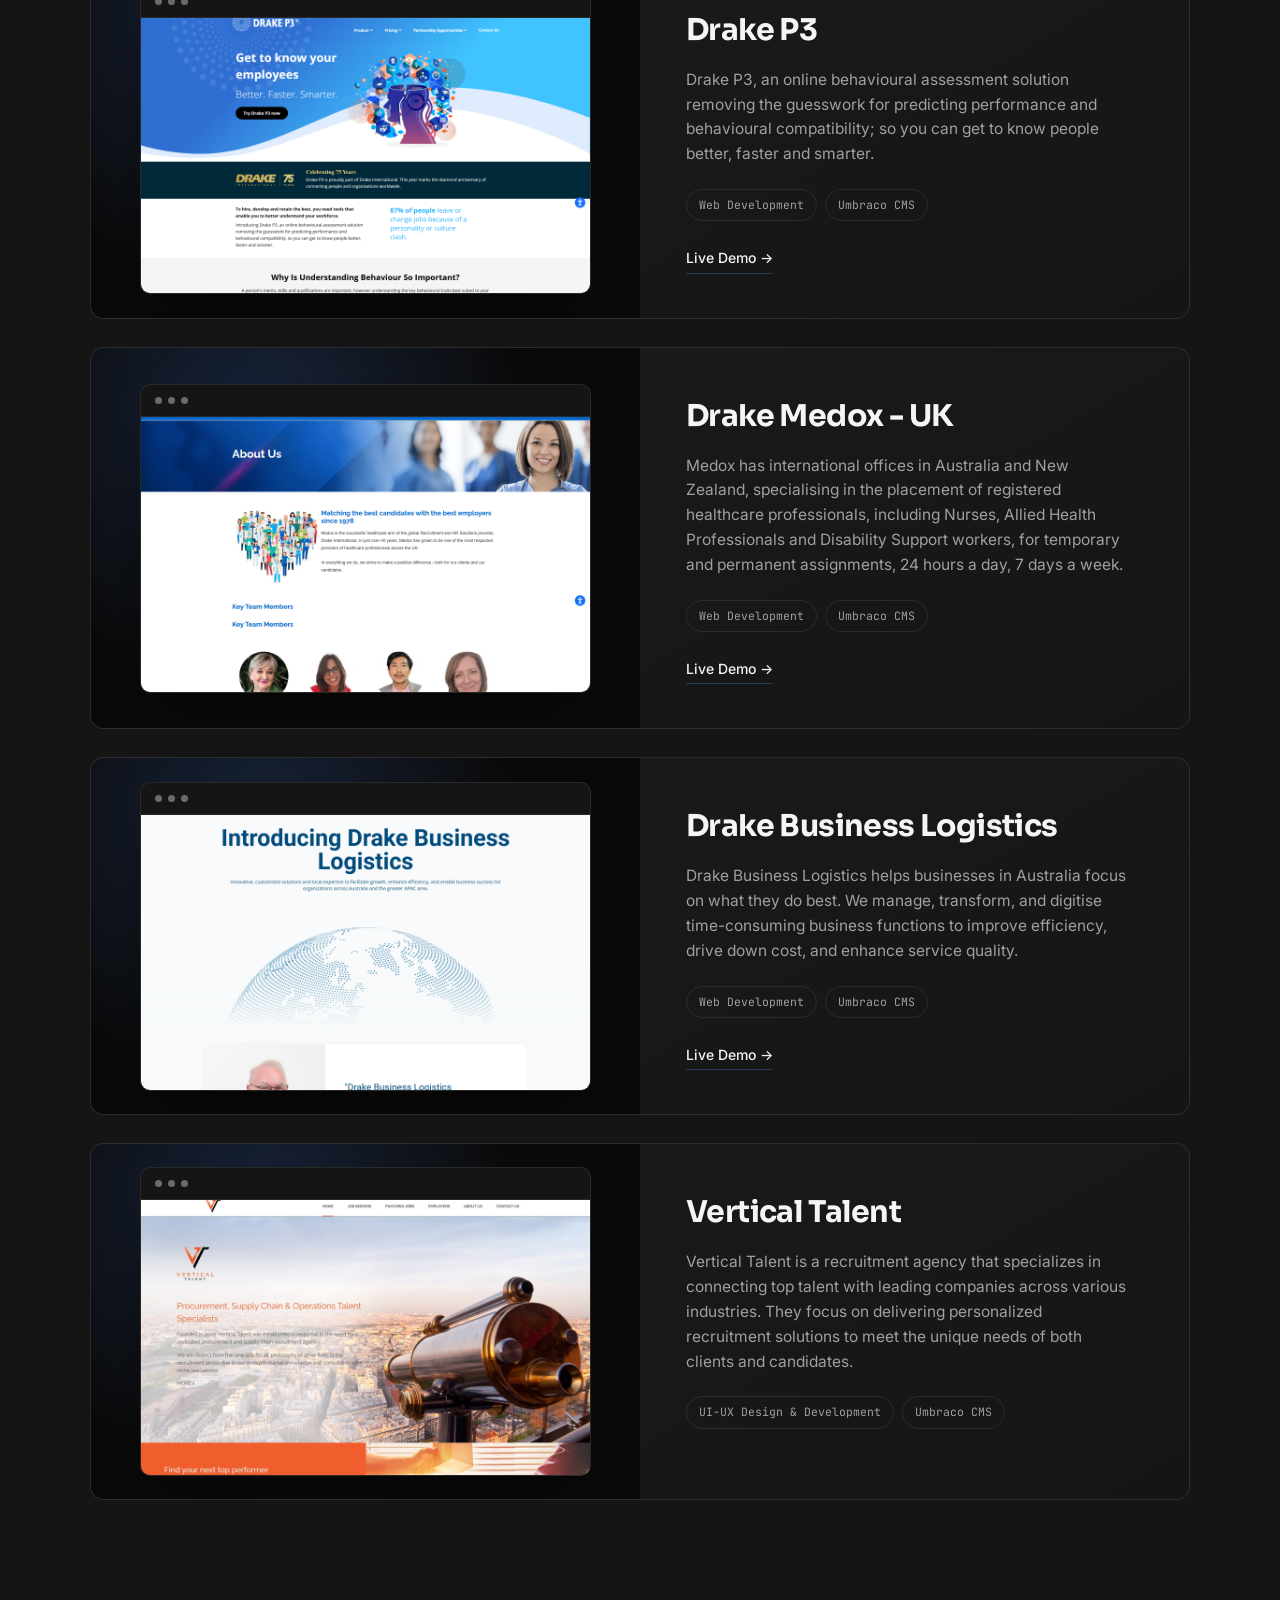
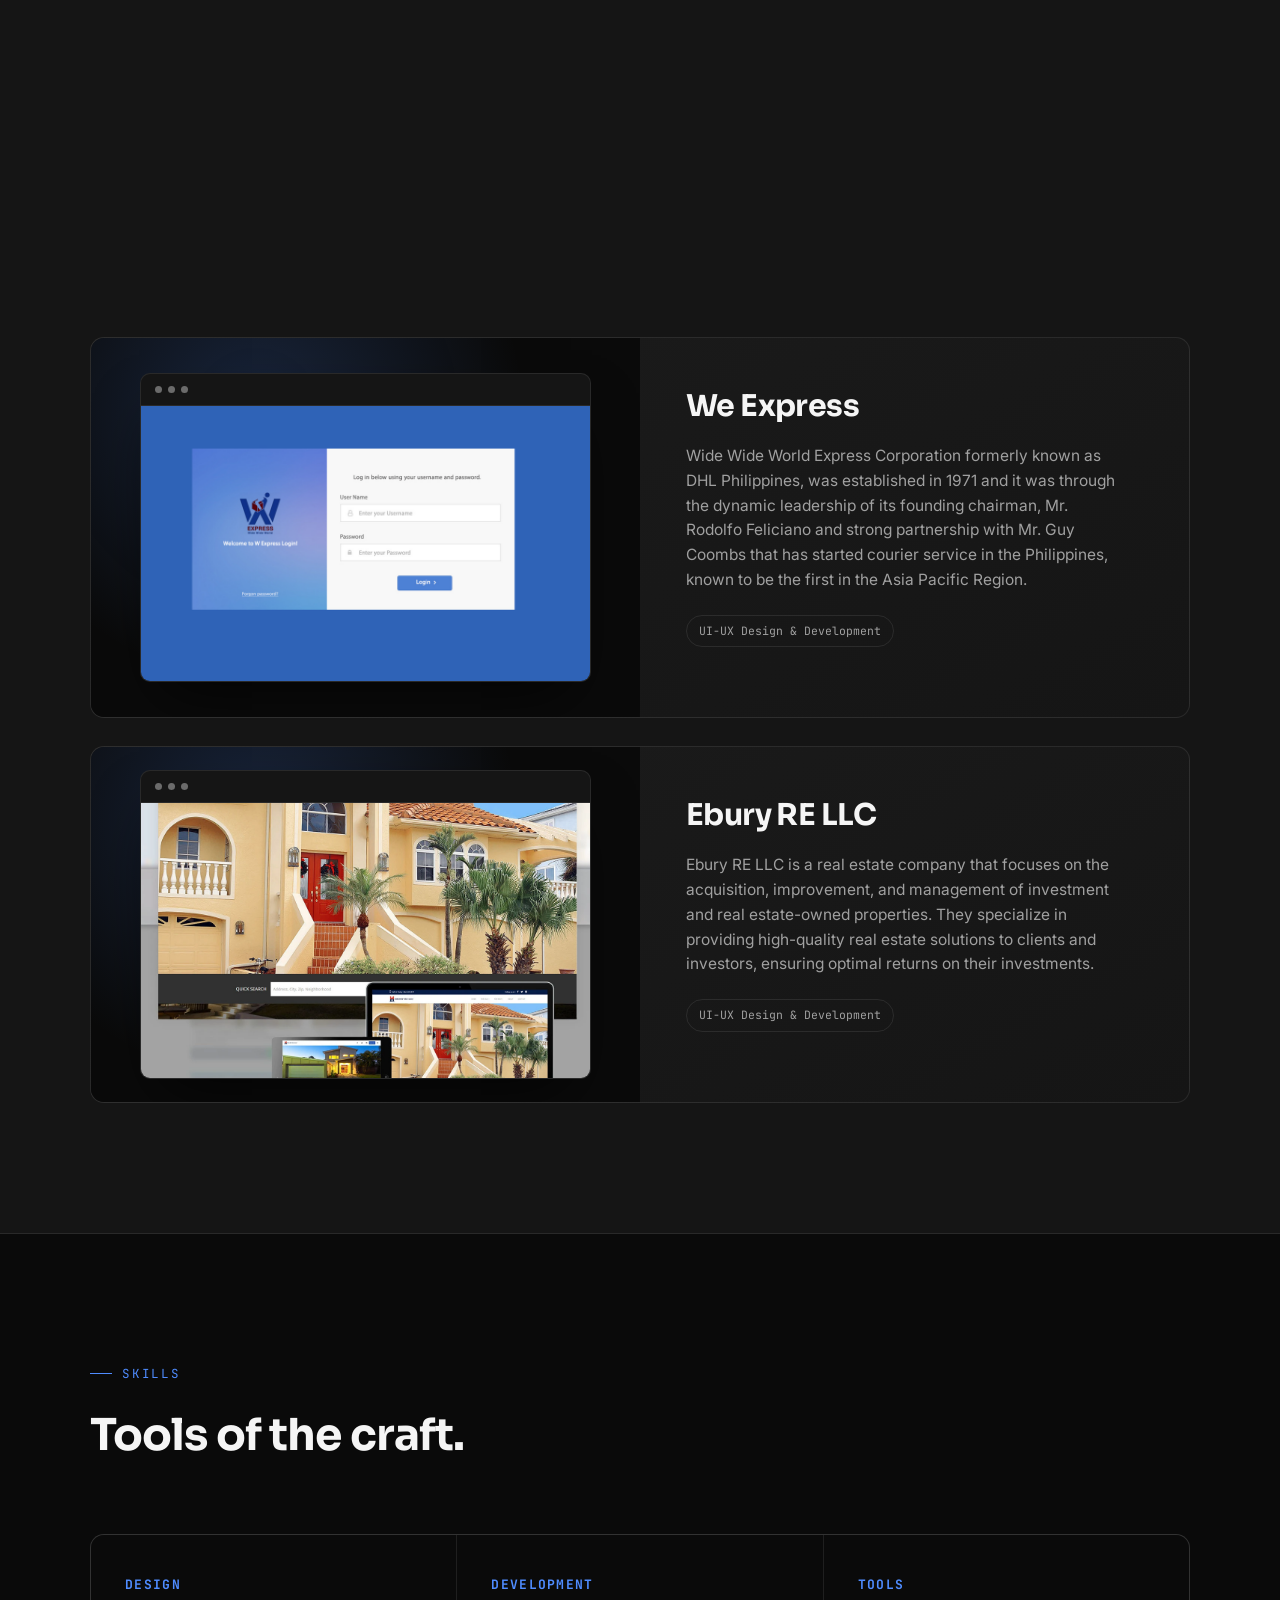
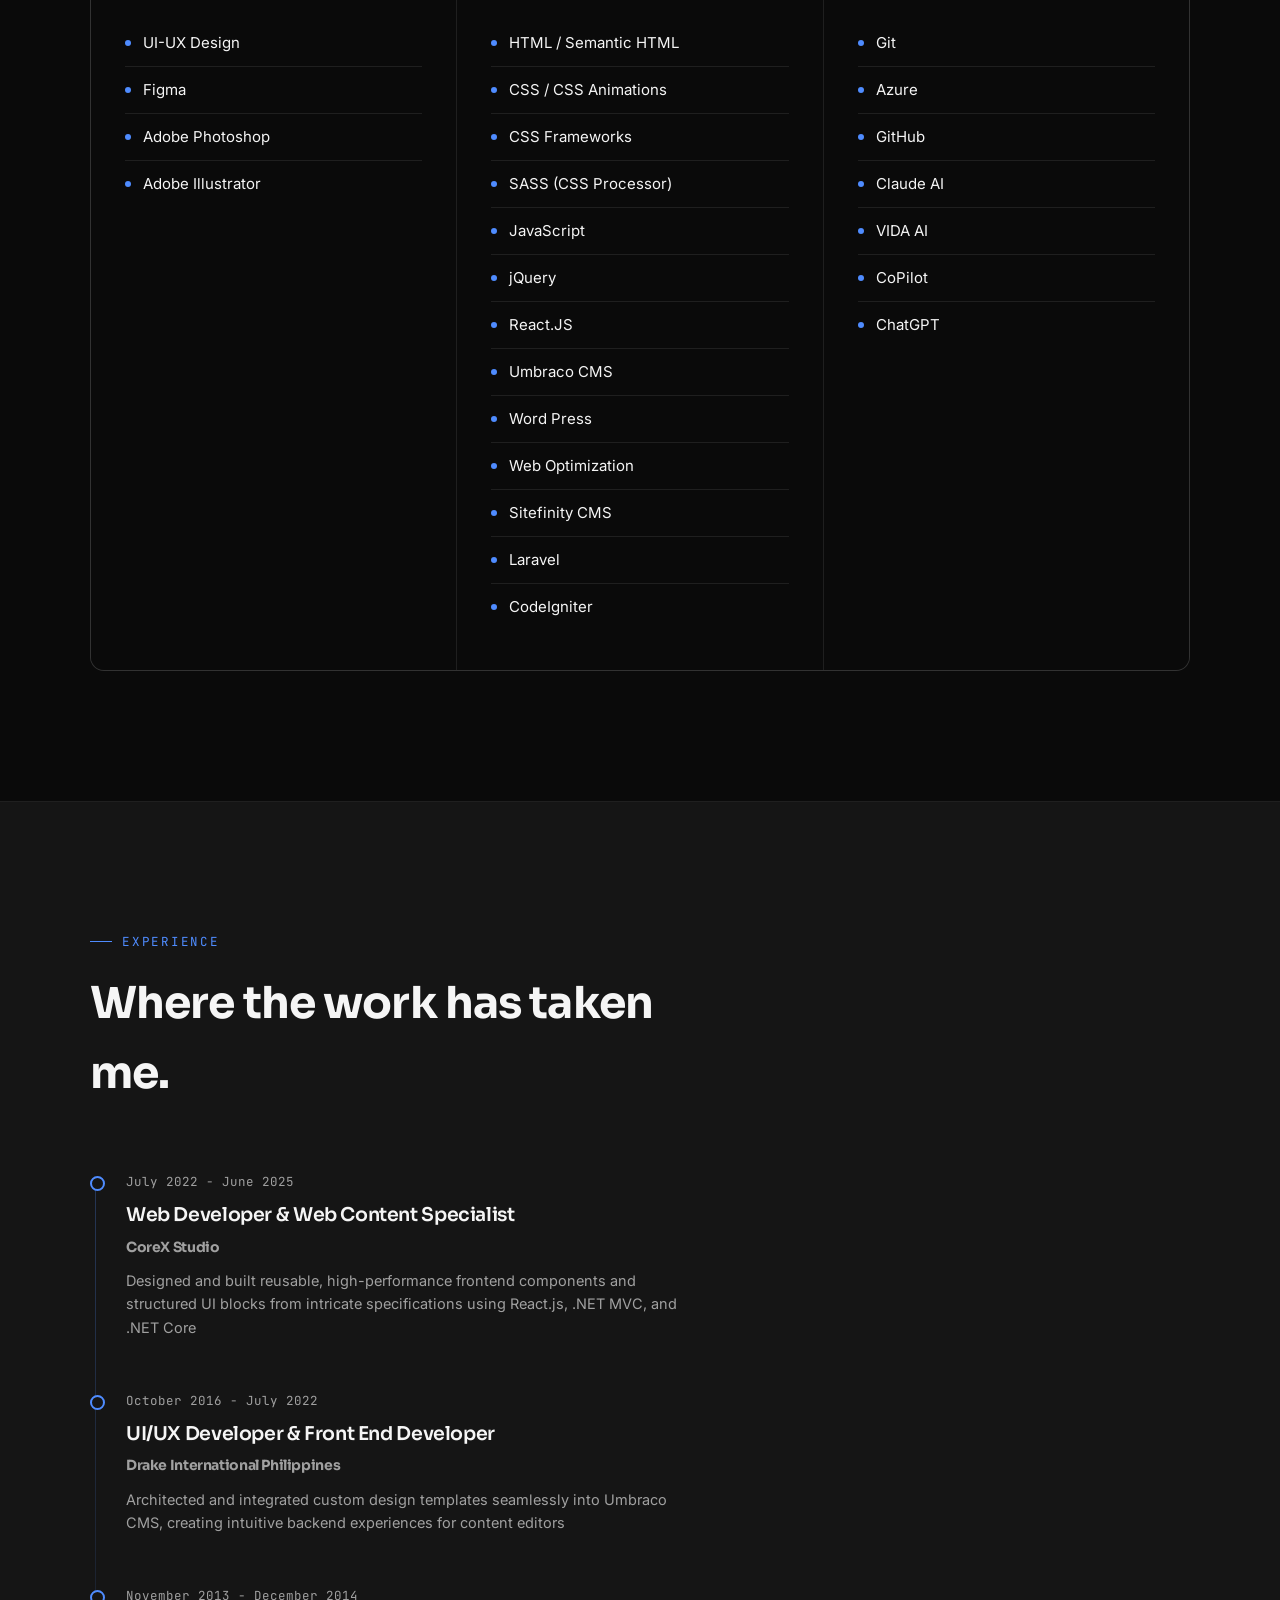
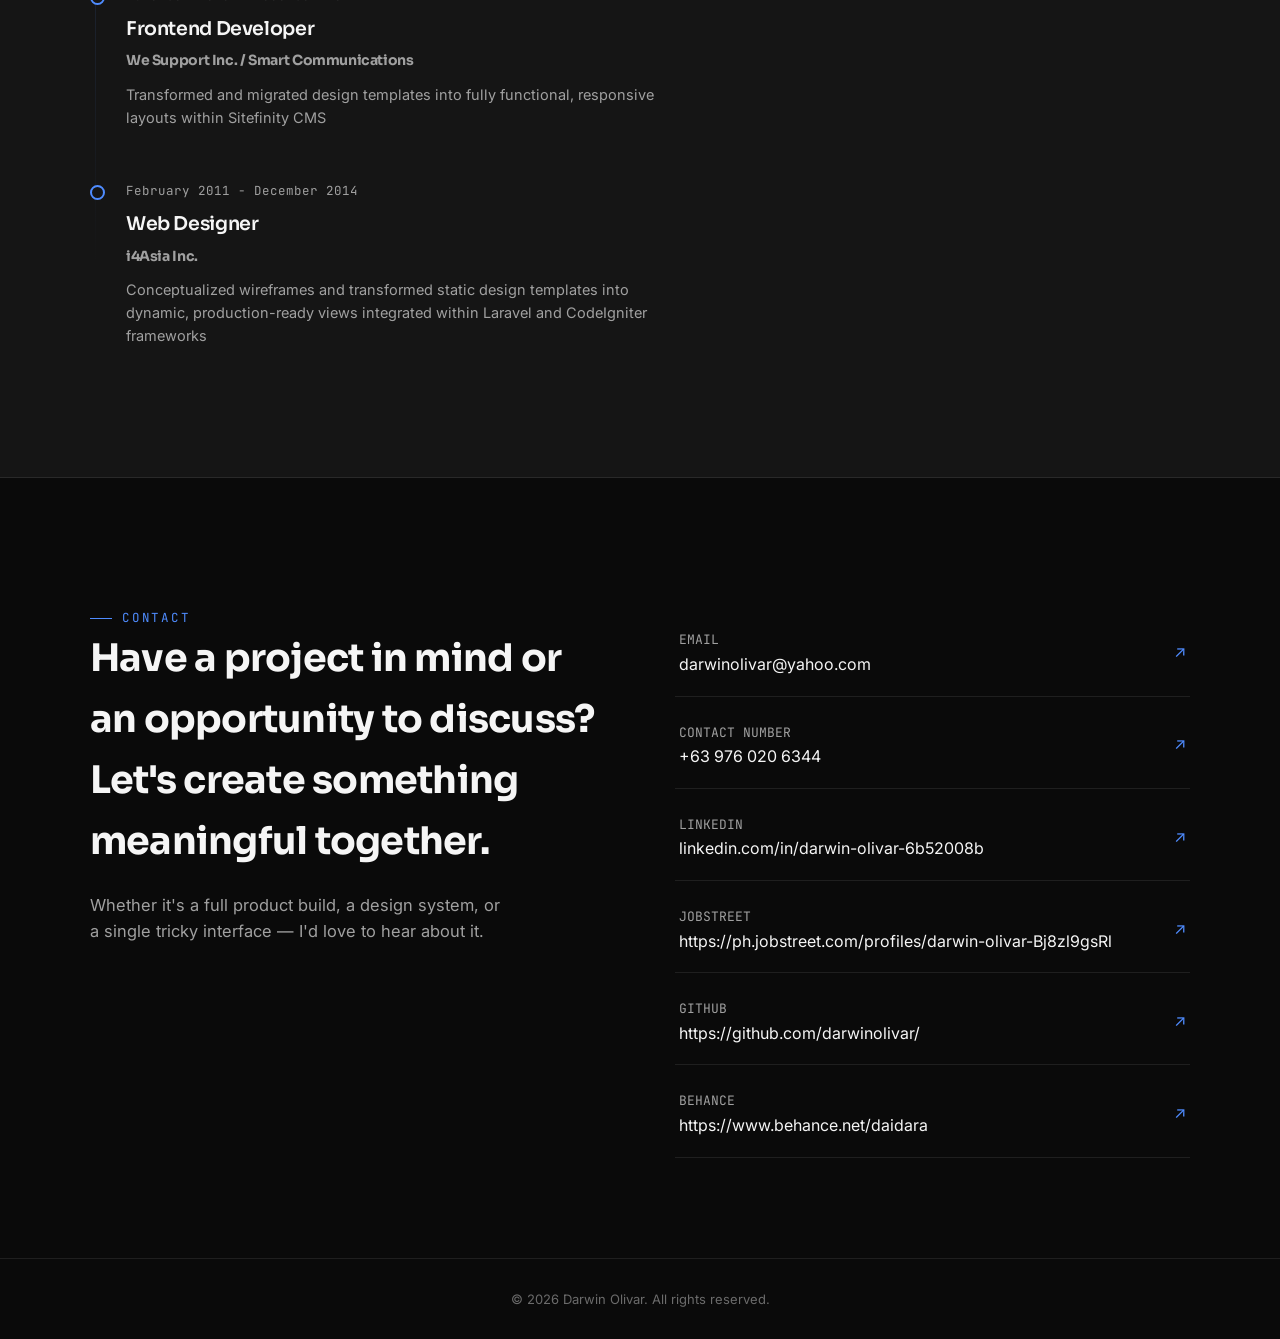
==== commit 1e7dfd98: "Change job title from Senior to Web Developer" ====
--- a/index.html
+++ b/index.html
@@ -531,7 +531,7 @@
             <div class="t-item">
               <div class="t-period">July 2022 - June 2025</div>
               <h3>
-                Senior Web Developer & Web Content Specialist<br />
+                Web Developer & Web Content Specialist<br />
                 <span class="t-org"><strong>CoreX Studio</strong></span>
               </h3>
               <p>
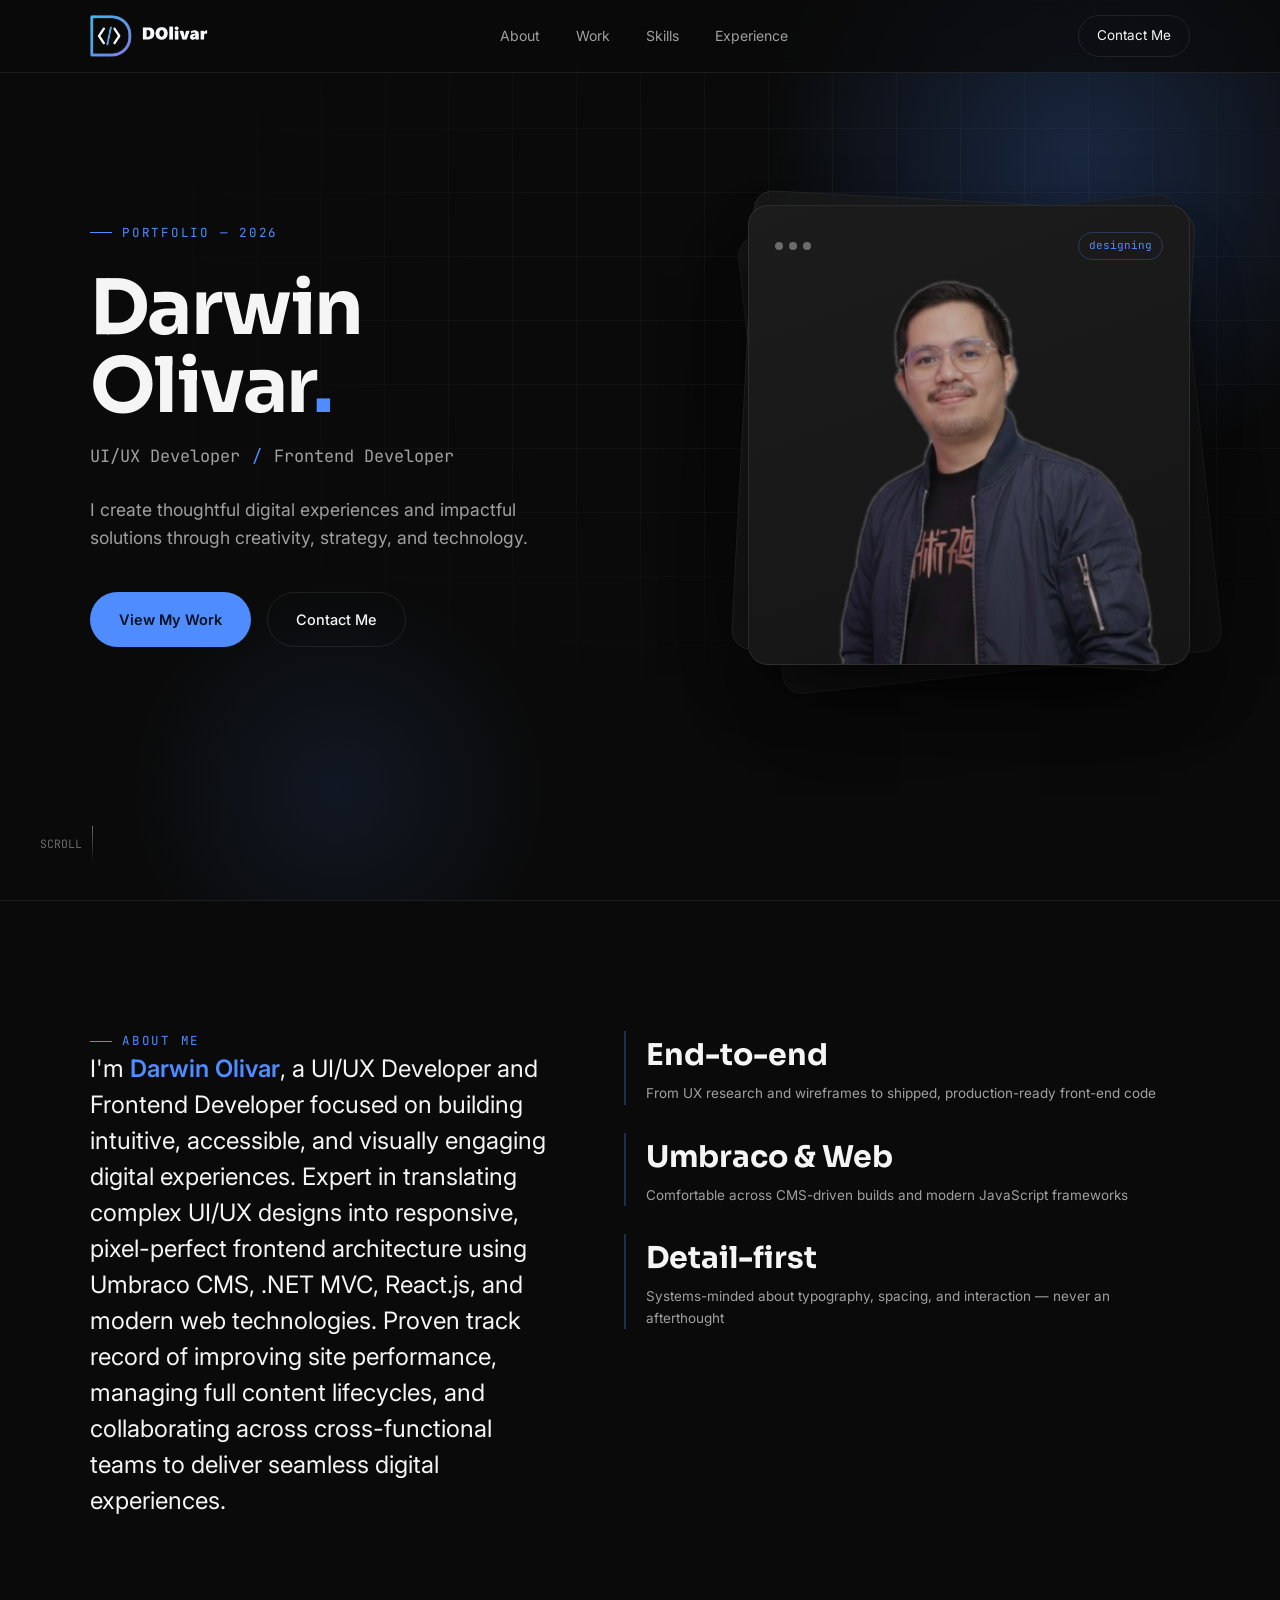
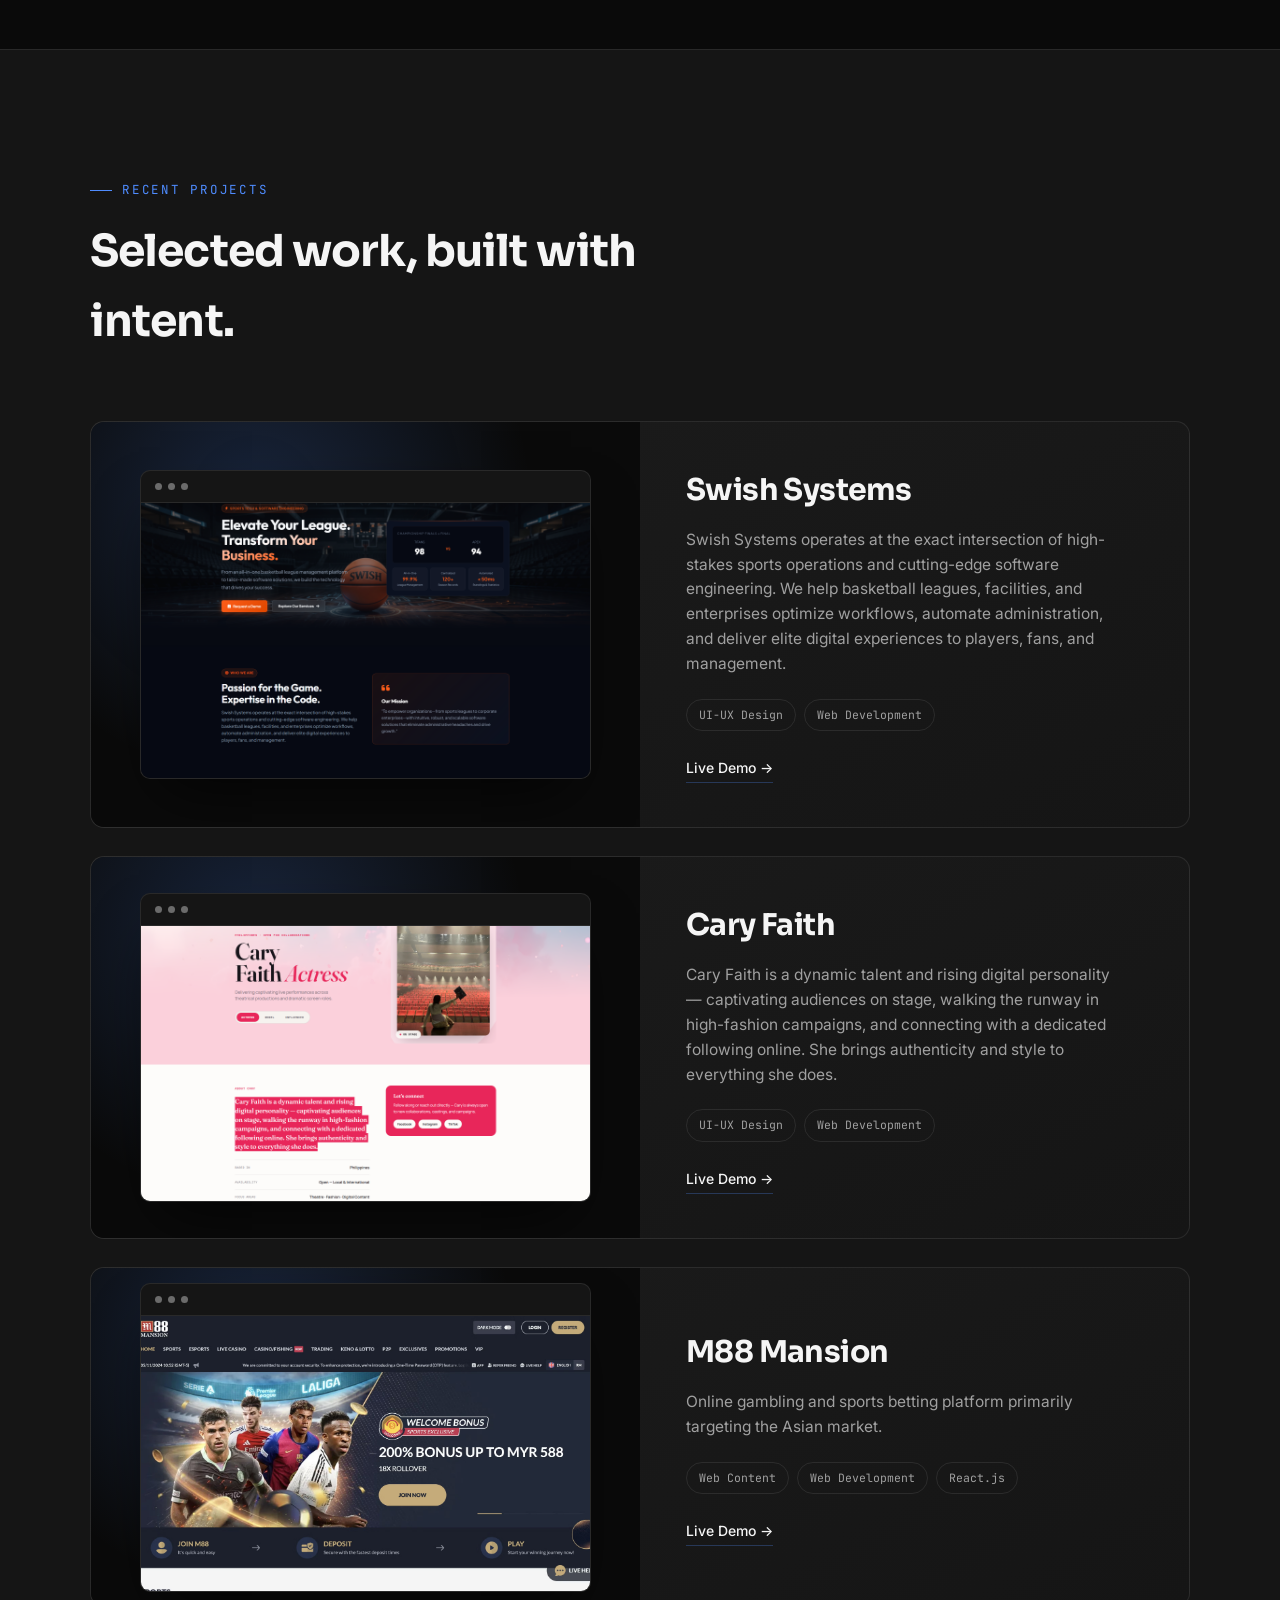
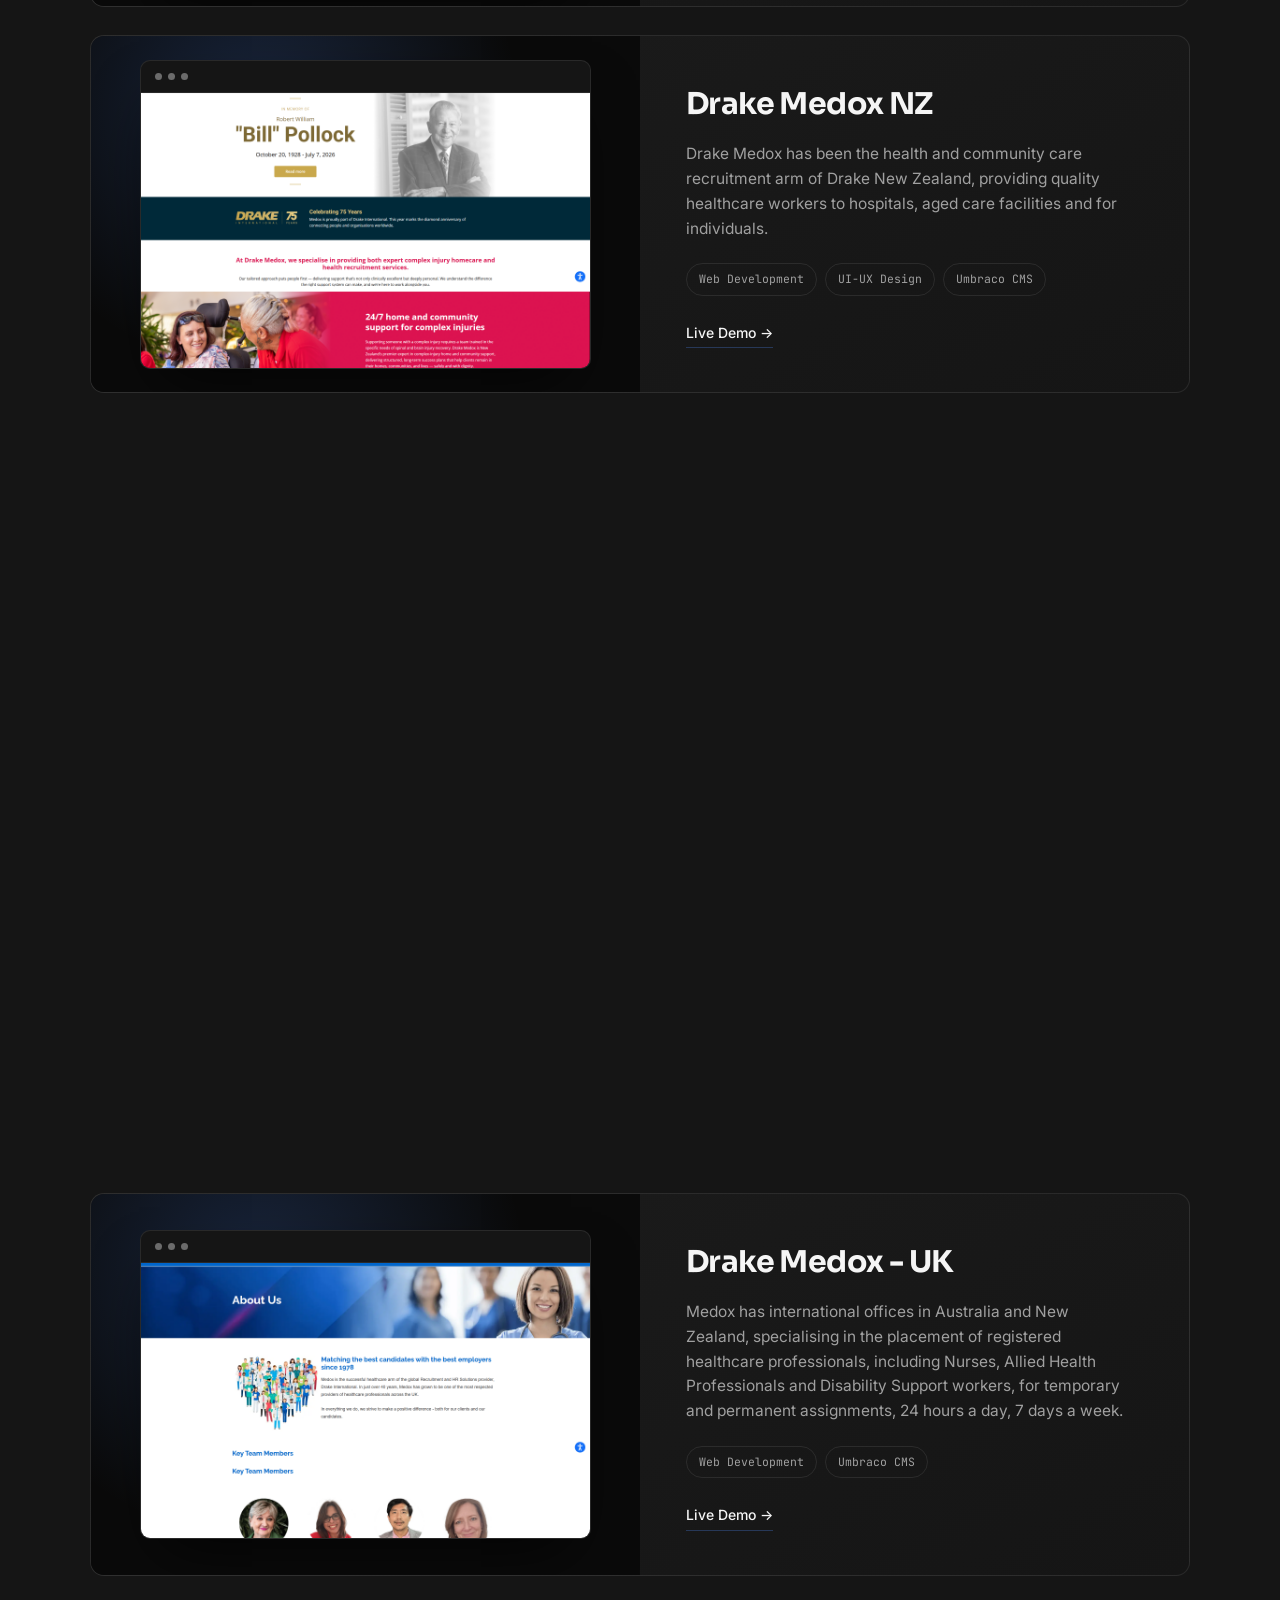
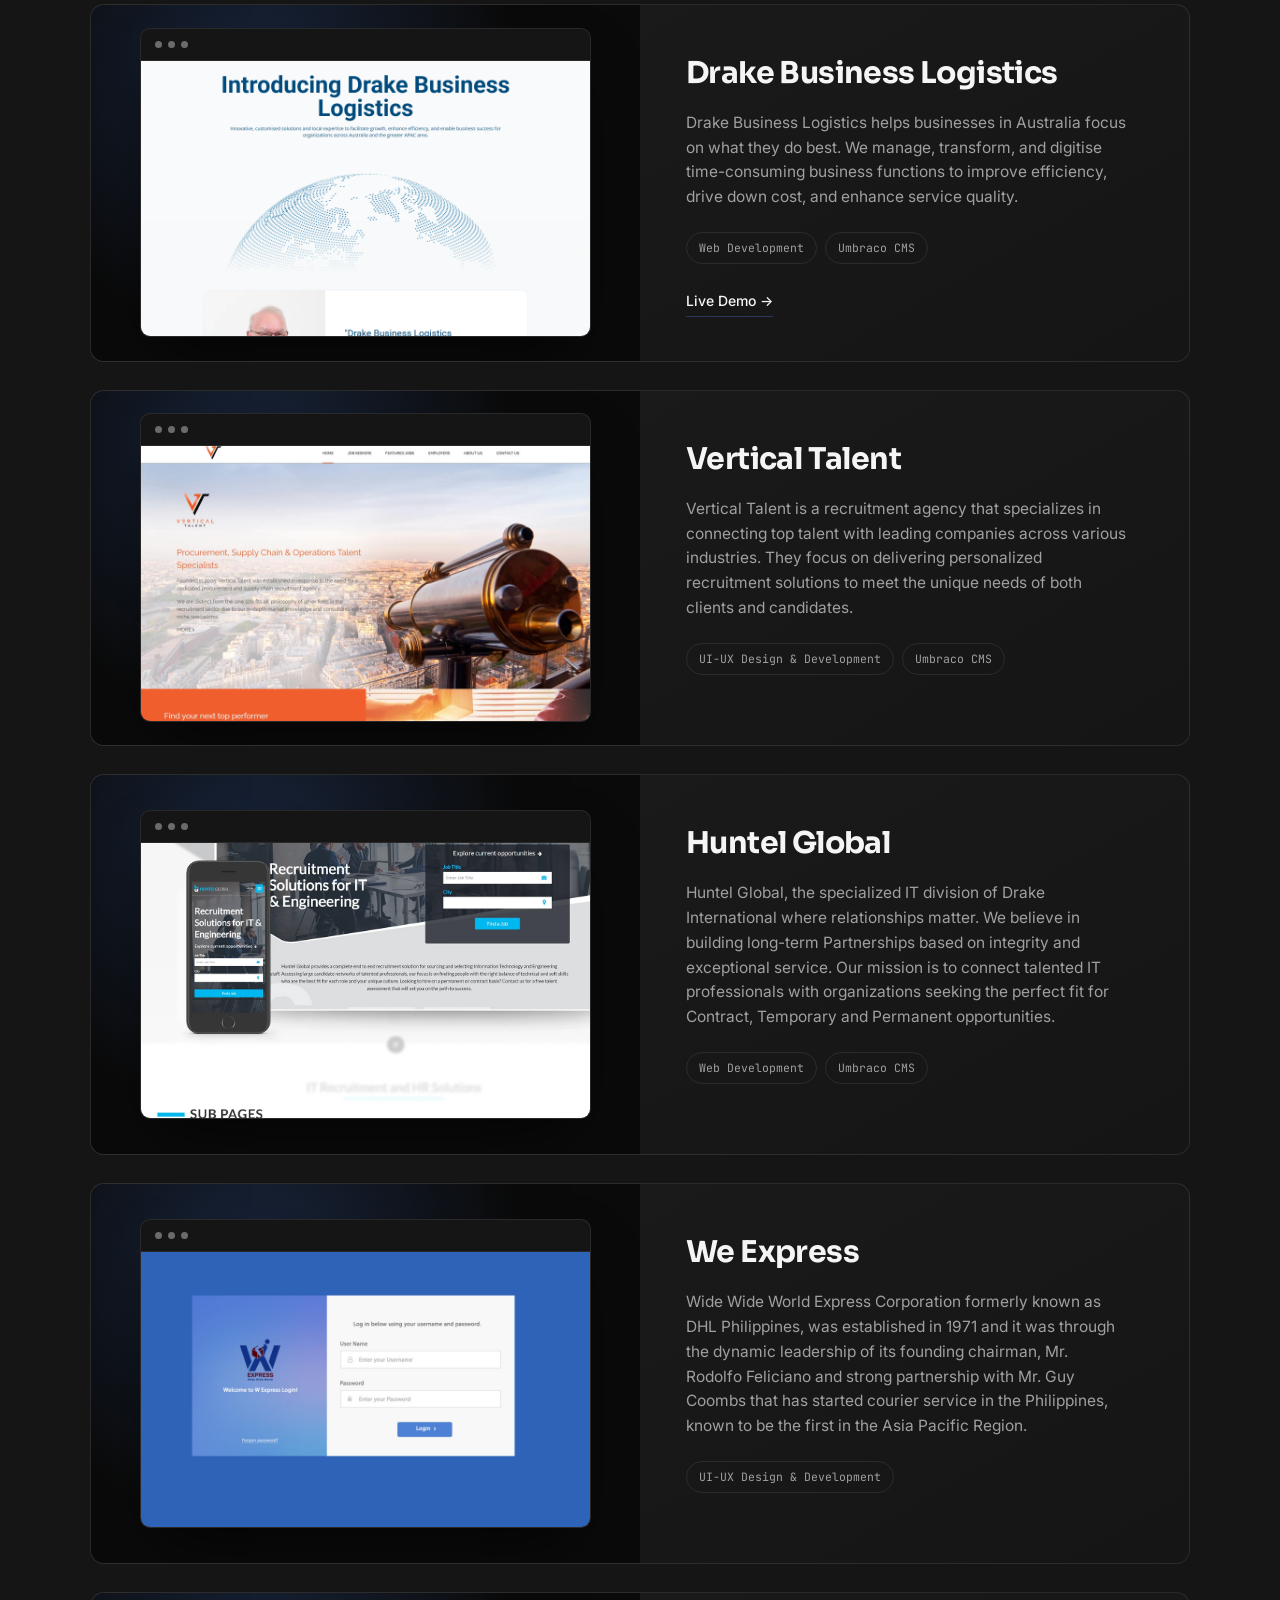
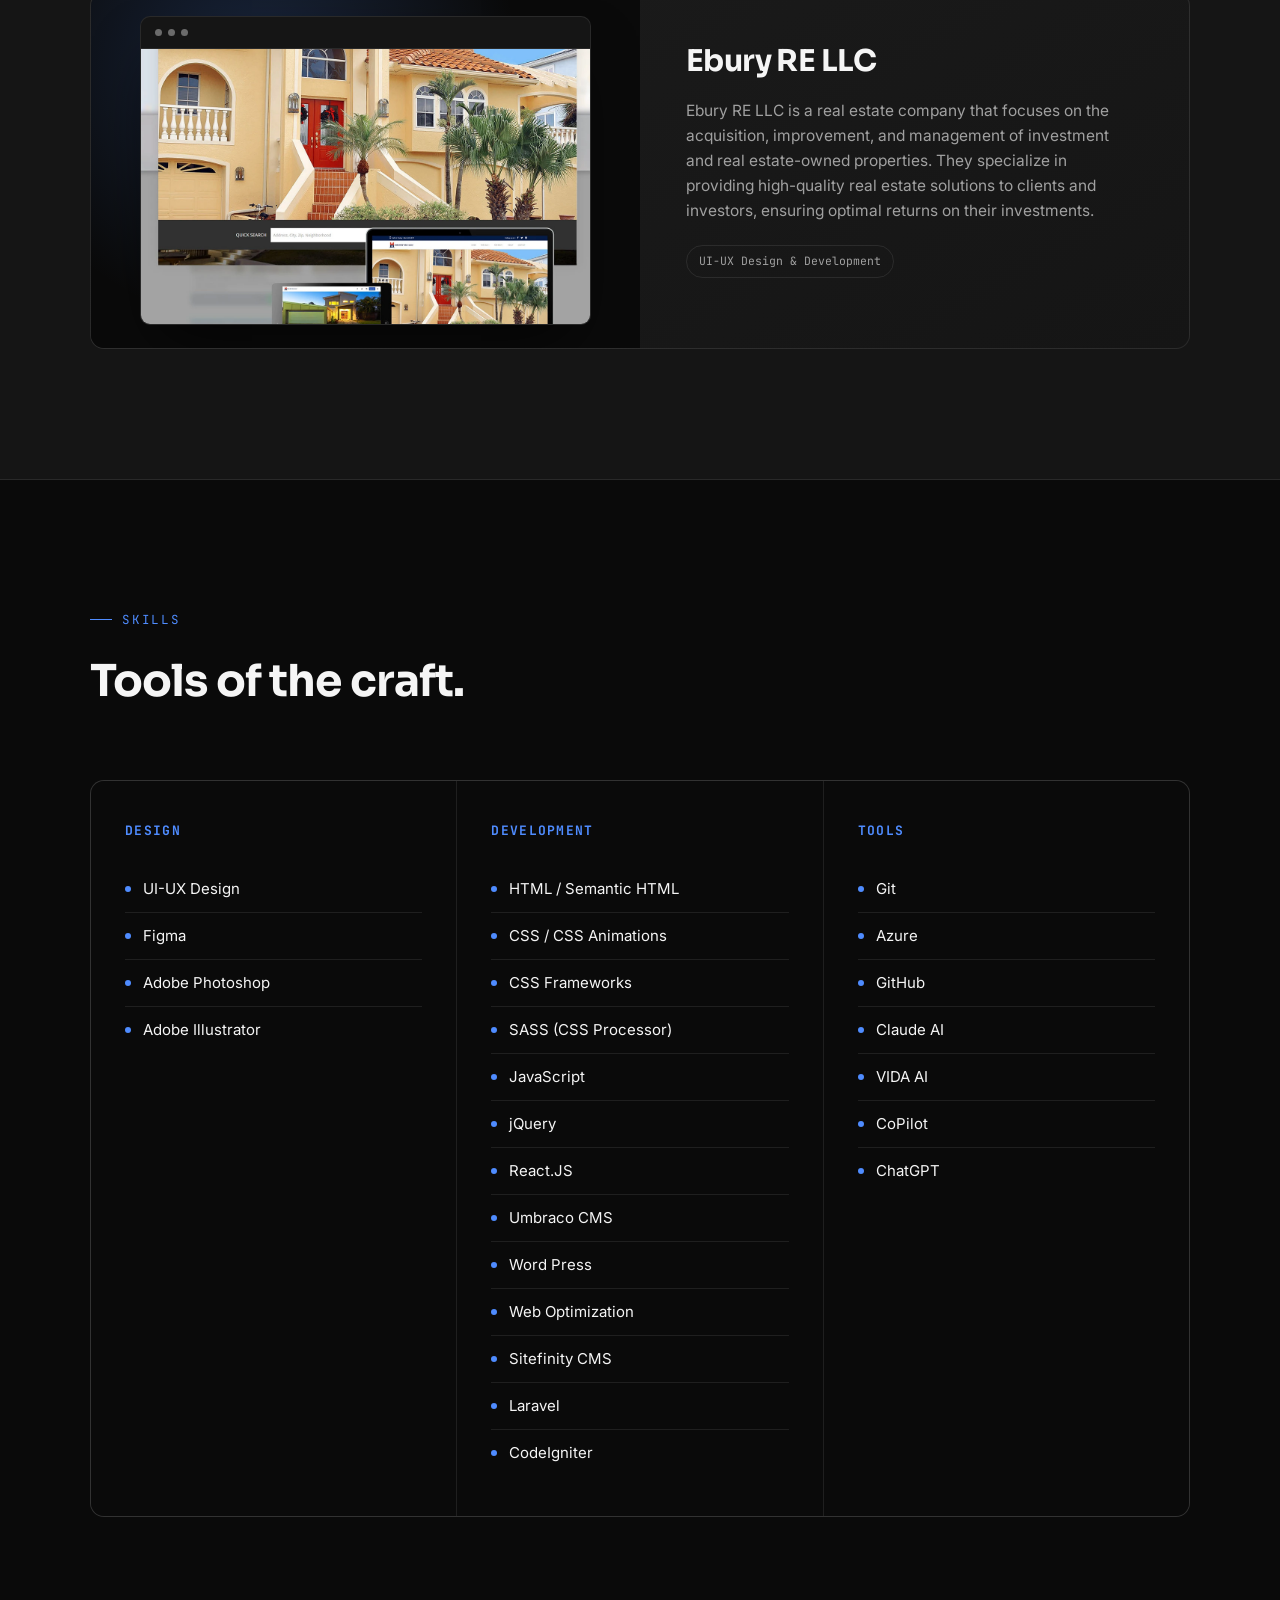
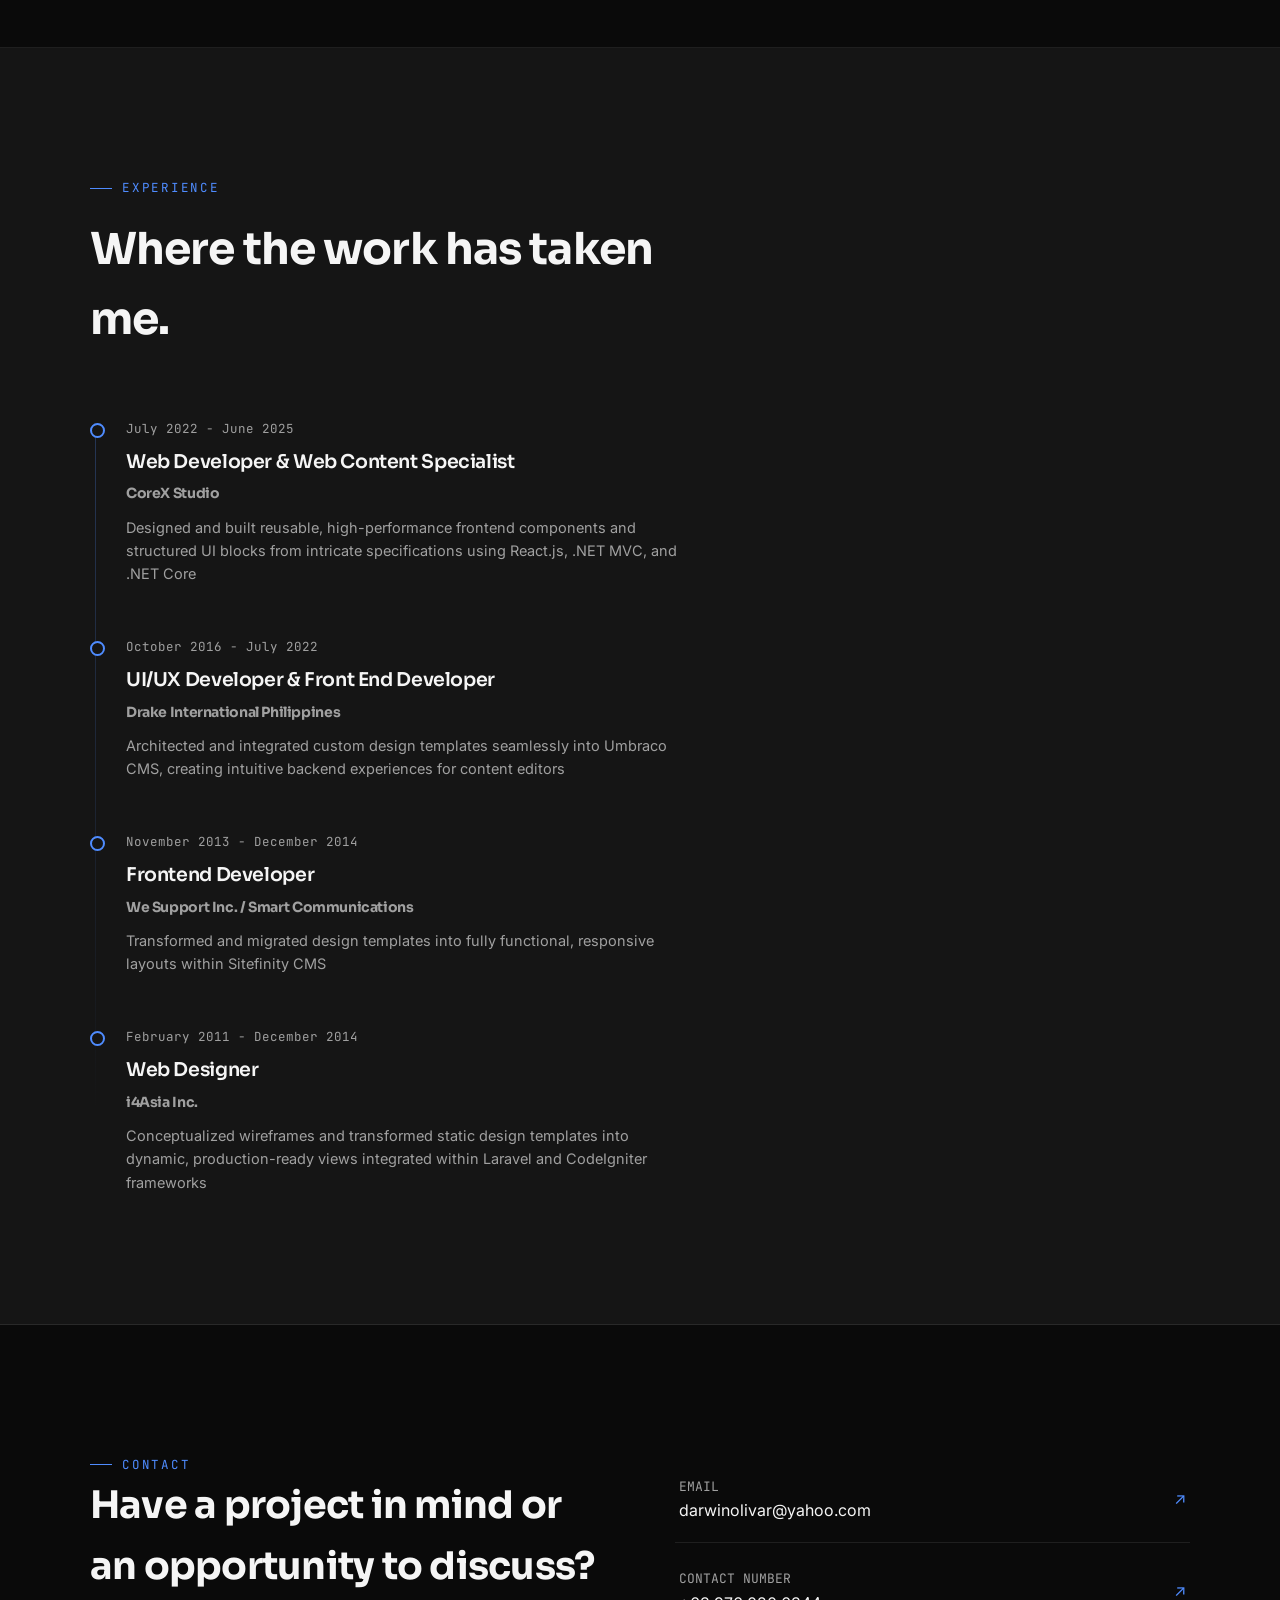
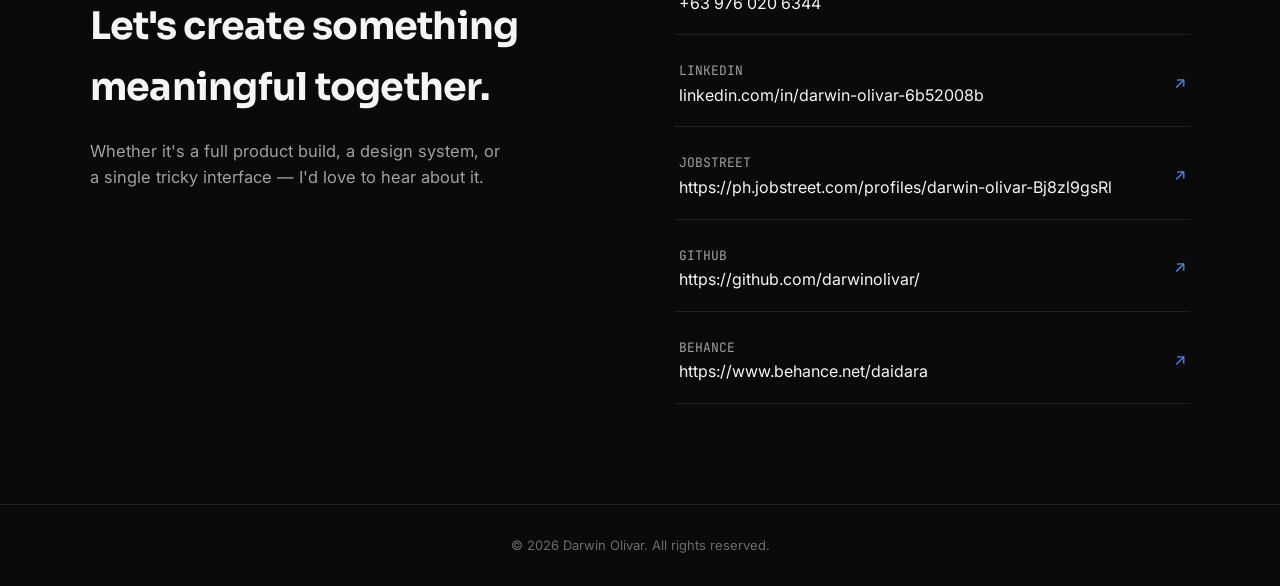
==== commit fb8b1841: "added new content for porjects" ====
--- a/index.html
+++ b/index.html
@@ -16,7 +16,9 @@
   <body>
     <header>
       <nav class="wrap">
-        <a href="#" class="logo">D<span>.</span>Olivar</a>
+        <a href="#" class="logo">
+          <img src="assets/images/logo.png" alt="Darwin Olivar Logo" />
+        </a>
         <div class="nav-links">
           <a href="#about">About</a>
           <a href="#work">Work</a>
@@ -144,6 +146,81 @@
                     <span></span><span></span><span></span>
                   </div>
                   <div class="mock-body">
+                    <img src="assets/images/img-13.png" alt="Swish Systems" />
+                  </div>
+                </div>
+              </div>
+
+              <div class="project-content">
+                <!-- <div class="project-index">Projects</div> -->
+                <h3>Swish Systems</h3>
+                <p>
+                  Swish Systems operates at the exact intersection of
+                  high-stakes sports operations and cutting-edge software
+                  engineering. We help basketball leagues, facilities, and
+                  enterprises optimize workflows, automate administration, and
+                  deliver elite digital experiences to players, fans, and
+                  management.
+                </p>
+                <div class="tag-row">
+                  <span class="tag">UI-UX Design</span>
+                  <span class="tag">Web Development</span>
+                </div>
+                <div class="project-links">
+                  <a
+                    href="https://swishsystemsph.com/"
+                    target="_blank"
+                    rel="noopener noreferrer"
+                    >Live Demo →</a
+                  >
+                </div>
+              </div>
+            </article>
+
+            <article class="project-card fade-in">
+              <div class="project-visual">
+                <div class="mockframe">
+                  <div class="mock-bar">
+                    <span></span><span></span><span></span>
+                  </div>
+                  <div class="mock-body">
+                    <img src="assets/images/img-12.png" alt="Cary Faith" />
+                  </div>
+                </div>
+              </div>
+
+              <div class="project-content">
+                <!-- <div class="project-index">Projects</div> -->
+                <h3>Cary Faith</h3>
+                <p>
+                  Cary Faith is a dynamic talent and rising digital personality
+                  — captivating audiences on stage, walking the runway in
+                  high-fashion campaigns, and connecting with a dedicated
+                  following online. She brings authenticity and style to
+                  everything she does.
+                </p>
+                <div class="tag-row">
+                  <span class="tag">UI-UX Design</span>
+                  <span class="tag">Web Development</span>
+                </div>
+                <div class="project-links">
+                  <a
+                    href="http://caryfaith.com/"
+                    target="_blank"
+                    rel="noopener noreferrer"
+                    >Live Demo →</a
+                  >
+                </div>
+              </div>
+            </article>
+
+            <article class="project-card fade-in">
+              <div class="project-visual">
+                <div class="mockframe">
+                  <div class="mock-bar">
+                    <span></span><span></span><span></span>
+                  </div>
+                  <div class="mock-body">
                     <img src="assets/images/img-1.png" alt="M88 Mansion" />
                   </div>
                 </div>
--- a/assets/css/style.css
+++ b/assets/css/style.css
@@ -1,764 +1,1042 @@
-:root{
-    --bg:#0A0A0A;
-    --bg-2:#151515;
-    --bg-3:#1c1c1c;
-    --text:#F5F5F5;
-    --text-dim:#A0A0A0;
-    --text-faint:#6b6b6b;
-    --accent:#4F8CFF;
-    --accent-soft:rgba(79,140,255,0.12);
-    --accent-line:rgba(79,140,255,0.28);
-    --border:rgba(245,245,245,0.09);
-    --radius:14px;
-    --ease:cubic-bezier(.16,.8,.24,1);
-  }
-
-  *{margin:0;padding:0;box-sizing:border-box;}
-  html{scroll-behavior:smooth;}
-  body{
-    background:var(--bg);
-    color:var(--text);
-    font-family:'Inter',sans-serif;
-    font-weight:400;
-    line-height:1.6;
-    overflow-x:hidden;
-    -webkit-font-smoothing:antialiased;
-  }
-  h1,h2,h3,.display{
-    font-family:'Sora',sans-serif;
-    letter-spacing:-0.02em;
-  }
-  a{color:inherit;text-decoration:none;}
-  img{max-width:100%;display:block;}
-  ::selection{background:var(--accent);color:#050505;}
-
-  @media (prefers-reduced-motion: reduce){
-    *{animation-duration:0.01ms !important; animation-iteration-count:1 !important; transition-duration:0.01ms !important; scroll-behavior:auto !important;}
-  }
-
-  a:focus-visible, button:focus-visible, input:focus-visible, textarea:focus-visible{
-    outline:2px solid var(--accent);
-    outline-offset:3px;
-    border-radius:4px;
-  }
-
-  .wrap{
-    max-width:1180px;
-    margin:0 auto;
-    padding:0 40px;
-  }
-
-  .eyebrow{
-    font-family:'JetBrains Mono', monospace;
-    font-size:12.5px;
-    letter-spacing:0.14em;
-    text-transform:uppercase;
-    color:var(--accent);
-    display:flex;
-    align-items:center;
-    gap:10px;
-  }
-  .eyebrow::before{
-    content:'';
-    width:22px;
-    height:1px;
-    background:var(--accent);
-  }
-
-  .fade-in{
-    opacity:0;
-    transform:translateY(24px);
-    transition:opacity .9s var(--ease), transform .9s var(--ease);
-  }
-  .fade-in.visible{
-    opacity:1;
-    transform:translateY(0);
-  }
-
-  /* ---------- NAV ---------- */
-  header{
-    position:fixed;
-    top:0;left:0;right:0;
-    z-index:100;
-    backdrop-filter:blur(14px);
-    background:rgba(10,10,10,0.72);
-    border-bottom:1px solid var(--border);
-    padding:15px 0px;
-  }
-  nav{
-    max-width:1180px;
-    margin:0 auto;
-    padding:20px 40px;
-    display:flex;
-    align-items:center;
-    justify-content:space-between;
-  }
-  .logo{
-    font-family:'Sora',sans-serif;
-    font-weight:700;
-    font-size:18px;
-    letter-spacing:-0.01em;
-  }
-  .logo span{color:var(--accent);}
-  .nav-links{
-    display:flex;
-    gap:36px;
-    font-size:14px;
-    color:var(--text-dim);
-  }
-  .nav-links a{
-    position:relative;
-    transition:color .3s;
-  }
-  .nav-links a:hover{color:var(--text);}
-  .nav-links a::after{
-    content:'';
-    position:absolute;
-    left:0;bottom:-6px;
-    width:0;height:1px;
-    background:var(--accent);
-    transition:width .3s var(--ease);
-  }
-  .nav-links a:hover::after{width:100%;}
-  .nav-cta{
-    border:1px solid var(--border);
-    padding:9px 18px;
-    border-radius:999px;
-    font-size:13.5px;
-    transition:border-color .3s, background .3s;
-  }
-  .nav-cta:hover{border-color:var(--accent-line); background:var(--accent-soft);}
-  .nav-toggle{display:none;}
-
-  /* ---------- HERO ---------- */
-  .hero{
-    position:relative;
-    min-height:100vh;
-    display:flex;
-    align-items:center;
-    padding-top:100px;
-    overflow:hidden;
-
-  }
-  .hero-bg{
-    position:absolute;
-    inset:0;
-    z-index:0;
-    pointer-events:none;
- 
-  }
-  .grid-layer{
-    position:absolute;
-    inset:0;
-    background-image:
-      linear-gradient(to right, rgba(245,245,245,0.035) 1px, transparent 1px),
-      linear-gradient(to bottom, rgba(245,245,245,0.035) 1px, transparent 1px);
-    background-size:64px 64px;
-    mask-image:radial-gradient(ellipse 70% 55% at 65% 35%, #000 40%, transparent 85%);
-  }
-  .glow{
-    position:absolute;
-    width:640px;height:640px;
-    border-radius:50%;
-    background:radial-gradient(circle, rgba(79,140,255,0.22) 0%, rgba(79,140,255,0) 70%);
-    top:-160px; right:-120px;
-    animation:drift 14s ease-in-out infinite;
-  }
-  .glow-2{
-    position:absolute;
-    width:420px;height:420px;
-    border-radius:50%;
-    background:radial-gradient(circle, rgba(79,140,255,0.10) 0%, rgba(79,140,255,0) 70%);
-    bottom:-100px; left:10%;
-    animation:drift 18s ease-in-out infinite reverse;
-  }
-  @keyframes drift{
-    0%,100%{transform:translate(0,0);}
-    50%{transform:translate(-30px,30px);}
-  }
-
-  .hero-inner{
-    position:relative;
-    z-index:1;
-    display:grid;
-    grid-template-columns:1.15fr 0.85fr;
-    gap:60px;
-    align-items:center;
-    width:100%;
-  }
-  .hero-eyebrow{margin-bottom:26px;}
-  .hero h1{
-    font-size:clamp(42px,6vw,76px);
-    font-weight:700;
-    line-height:1.03;
-    margin-bottom:18px;
-  }
-  .hero h1 .accent{color:var(--accent);}
-  .hero-role{
-    font-family:'JetBrains Mono', monospace;
-    font-size:clamp(14px,1.6vw,17px);
-    color:var(--text-dim);
-    margin-bottom:26px;
-    display:flex;
-    flex-wrap:wrap;
-    gap:10px 0;
-  }
-  .hero-role .sep{color:var(--accent); margin:0 12px;}
-  .hero-desc{
-    font-size:17.5px;
-    color:var(--text-dim);
-    max-width:480px;
-    margin-bottom:40px;
-  }
-  .hero-actions{
-    display:flex;
-    gap:16px;
-    flex-wrap:wrap;
-  }
-  .btn{
-    display:inline-flex;
-    align-items:center;
-    gap:8px;
-    padding:15px 28px;
-    border-radius:999px;
-    font-size:14.5px;
-    font-weight:500;
-    transition:transform .35s var(--ease), background .35s, border-color .35s, box-shadow .35s;
-    cursor:pointer;
-    border:1px solid transparent;
-  }
-  .btn-primary{
-    background:var(--accent);
-    color:#06101f;
-    font-weight:600;
-  }
-  .btn-primary:hover{
-    transform:translateY(-2px);
-    box-shadow:0 12px 30px -10px rgba(79,140,255,0.55);
-  }
-  .btn-ghost{
-    border-color:var(--border);
-    color:var(--text);
-  }
-  .btn-ghost:hover{
-    border-color:var(--accent-line);
-    background:var(--accent-soft);
-    transform:translateY(-2px);
-  }
-
-  /* hero visual: signature element - layered "device" card stack representing UI/dev craft */
-  .hero-visual{
-    position:relative;
-    height:460px;
-  }
-  .stack-card{
-    position:absolute;
-    inset:0;
-    border-radius:20px;
-    border:1px solid var(--border);
-    background:linear-gradient(160deg, var(--bg-3), var(--bg-2));
-    box-shadow:0 40px 80px -30px rgba(0,0,0,0.7);
-  }
-  .stack-card img{
-    opacity: .8;
-    height: 100%;
-    position: absolute;
-    right: 0;
-    width: 100%;
-    object-fit: cover;
-  }
-  .stack-card.c1{transform:rotate(-6deg) translate(10px,10px); opacity:.5;}
-  .stack-card.c2{transform:rotate(3deg) translate(-6px,-4px); opacity:.75;}
-  .stack-card.c3{
-    padding:26px;
-    display:flex;
-    flex-direction:column;
-    gap:16px;
-    overflow:hidden;
-  }
-  .stack-top{
-    display:flex;
-    justify-content:space-between;
-    align-items:center;
-  }
-  .dots{display:flex; gap:6px;}
-  .dots span{width:8px;height:8px;border-radius:50%;background:var(--text-faint);}
-  .stack-tag{
-    font-family:'JetBrains Mono', monospace;
-    font-size:11px;
-    color:var(--accent);
-    border:1px solid var(--accent-line);
-    padding:4px 10px;
-    border-radius:999px;
-  }
-  .stack-bars{display:flex; flex-direction:column; gap:10px; margin-top:6px;}
-  .bar{height:10px; border-radius:5px; background:var(--bg);}
-  .bar span{
-    display:block;
-    height:100%;
-    border-radius:5px;
-    background:linear-gradient(90deg, var(--accent), #8fb6ff);
-    animation:grow 2.4s var(--ease) infinite alternate;
-  }
-  .bar:nth-child(1) span{width:78%; animation-delay:0s;}
-  .bar:nth-child(2) span{width:52%; animation-delay:.2s;}
-  .bar:nth-child(3) span{width:65%; animation-delay:.4s;}
-  @keyframes grow{
-    from{filter:brightness(0.85);}
-    to{filter:brightness(1.15);}
-  }
-  .stack-chart{
-    margin-top:auto;
-    display:flex;
-    align-items:flex-end;
-    gap:8px;
-    height:90px;
-    padding-top:10px;
-    border-top:1px solid var(--border);
-  }
-  .stack-chart i{
-    flex:1;
-    background:linear-gradient(180deg, rgba(79,140,255,0.9), rgba(79,140,255,0.15));
-    border-radius:4px 4px 0 0;
-    animation:rise 3s var(--ease) infinite alternate;
-  }
-  .stack-chart i:nth-child(1){height:40%; animation-delay:0s;}
-  .stack-chart i:nth-child(2){height:65%; animation-delay:.15s;}
-  .stack-chart i:nth-child(3){height:50%; animation-delay:.3s;}
-  .stack-chart i:nth-child(4){height:85%; animation-delay:.45s;}
-  .stack-chart i:nth-child(5){height:60%; animation-delay:.6s;}
-  .stack-chart i:nth-child(6){height:95%; animation-delay:.75s;}
-  @keyframes rise{
-    from{transform:scaleY(0.85); transform-origin:bottom;}
-    to{transform:scaleY(1); transform-origin:bottom;}
-  }
-  .scroll-cue{
-    position:absolute;
-    bottom:38px;
-    left:40px;
-    display:flex;
-    align-items:center;
-    gap:10px;
-    font-family:'JetBrains Mono', monospace;
-    font-size:11.5px;
-    color:var(--text-faint);
-    z-index:1;
-  }
-  .scroll-line{
-    width:1px;
-    height:36px;
-    background:linear-gradient(var(--text-faint), transparent);
-    animation:scrollmove 1.8s ease-in-out infinite;
-  }
-  @keyframes scrollmove{
-    0%{opacity:0; transform:translateY(-6px);}
-    50%{opacity:1;}
-    100%{opacity:0; transform:translateY(6px);}
-  }
-
-  /* ---------- SECTION SHARED ---------- */
-  section{
-    padding:130px 0;
-    position:relative;
-  }
-  .section-head{
-    margin-bottom:64px;
-    max-width:640px;
-  }
-  .section-head h2{
-    font-size:clamp(30px,4vw,44px);
-    font-weight:700;
-    margin-top:16px;
-  }
-
-  /* ---------- ABOUT ---------- */
-  #about{
-    border-top:1px solid var(--border);
-  }
-  .about-grid{
-    display:grid;
-    grid-template-columns:0.9fr 1.1fr;
-    gap:70px;
-    align-items:start;
-  }
-  .about-lede{
-    font-size:24px;
-    font-weight:400;
-    color:var(--text);
-    line-height:1.5;
-  }
-  .about-lede strong{color:var(--accent); font-weight:600;}
-  .about-side{
-    display:flex;
-    flex-direction:column;
-    gap:28px;
-  }
-  .about-stat{
-    border-left:2px solid var(--accent-line);
-    padding-left:20px;
-  }
-  .about-stat .num{
-    font-family:'Sora',sans-serif;
-    font-size:30px;
-    font-weight:700;
-    color:var(--text);
-  }
-  .about-stat .label{
-    font-size:13.5px;
-    color:var(--text-dim);
-    margin-top:4px;
-  }
-
-  /* ---------- PROJECTS ---------- */
-  #work{
-    background:var(--bg-2);
-    border-top:1px solid var(--border);
-    border-bottom:1px solid var(--border);
-  }
-  .project-list{
-    display:flex;
-    flex-direction:column;
-    gap:28px;
-  }
-  .project-card{
-    position:relative;
-    border:1px solid var(--border);
-    border-radius:var(--radius);
-    background:linear-gradient(150deg, var(--bg-3) 0%, var(--bg-2) 100%);
-    overflow:hidden;
-    display:grid;
-    transition:border-color .4s var(--ease), transform .4s var(--ease), box-shadow .4s var(--ease);
-  }
-  .project-card:hover{
-    border-color:var(--accent-line);
-    transform:translateY(-4px);
-    box-shadow:0 30px 60px -30px rgba(0,0,0,0.6);
-  }
-  .project-card.featured{
-    grid-template-columns:1.15fr 1fr;
-    min-height:480px;
-  }
-  .project-card:not(.featured){
-    grid-template-columns:1fr 1fr;
-    min-height:340px;
-  }
-  .project-visual{
-    position:relative;
-    background:
-      radial-gradient(circle at 30% 20%, rgba(79,140,255,0.20), transparent 55%),
-      var(--bg);
-    overflow:hidden;
-    display:flex;
-    align-items:center;
-    justify-content:center;
-  }
-  .project-visual .mockframe{
-    width:82%;
-    height:309px;
-    border-radius:10px;
-    border:1px solid var(--border);
-    background:var(--bg-2);
-    box-shadow:0 30px 60px -20px rgba(0,0,0,0.7);
-    transition:transform .5s var(--ease);
-    overflow:hidden;
-  }
-  .project-visual .mockframe img{
-    height:276px;
-    width: 100%;
-    object-fit: cover;  
-  }
-
-  .project-card:hover .mockframe{transform:translateY(-8px) scale(1.02);}
-  .mock-bar{
-    display:flex;
-    gap:6px;
-    padding:12px 14px;
-    border-bottom:1px solid var(--border);
-  }
-  .mock-bar span{width:7px;height:7px;border-radius:50%;background:var(--text-faint);}
-  /* .mock-body{padding:20px;} */
-  .mock-row{height:8px; border-radius:4px; background:rgba(245,245,245,0.06); margin-bottom:10px;}
-  .mock-row.w60{width:60%;}
-  .mock-row.w80{width:80%;}
-  .mock-row.w40{width:40%;}
-  .mock-tiles{display:grid; grid-template-columns:repeat(3,1fr); gap:8px; margin-top:14px;}
-  .mock-tile{
-    aspect-ratio:1;
-    border-radius:6px;
-    background:linear-gradient(160deg, rgba(79,140,255,0.35), rgba(79,140,255,0.05));
-  }
-
-  .project-content{
-    padding:44px 46px;
-    display:flex;
-    flex-direction:column;
-    justify-content:center;
-  }
-  .project-index{
-    font-family:'JetBrains Mono', monospace;
-    font-size:12.5px;
-    color:var(--accent);
-    letter-spacing:0.1em;
-    margin-bottom:14px;
-  }
-  .project-content h3{
-    font-size:clamp(22px,2.6vw,30px);
-    font-weight:700;
-    margin-bottom:14px;
-  }
-  .project-content p{
-    color:var(--text-dim);
-    font-size:15.5px;
-    margin-bottom:22px;
-    max-width:440px;
-  }
-  .tag-row{
-    display:flex;
-    flex-wrap:wrap;
-    gap:8px;
-    margin-bottom:26px;
-  }
-  .tag{
-    font-family:'JetBrains Mono', monospace;
-    font-size:11.5px;
-    padding:6px 12px;
-    border-radius:999px;
-    border:1px solid var(--border);
-    color:var(--text-dim);
-  }
-  .project-links{
-    display:flex;
-    gap:22px;
-    font-size:14px;
-    font-weight:500;
-  }
-  .project-links a{
-    display:inline-flex;
-    align-items:center;
-    gap:6px;
-    color:var(--text);
-    border-bottom:1px solid var(--accent-line);
-    padding-bottom:3px;
-    transition:color .3s, border-color .3s, gap .3s;
-  }
-  .project-links a:hover{color:var(--accent); border-color:var(--accent); gap:9px;}
-
-  @media (max-width:900px){
-    .project-card.featured, .project-card:not(.featured){
-      grid-template-columns:1fr;
-      min-height:auto;
-    }
-    .project-visual{min-height:260px;}
-  }
-
-  /* ---------- SKILLS ---------- */
-  #skills{border-bottom:1px solid var(--border);}
-  .skills-grid{
-    display:grid;
-    grid-template-columns:repeat(3,1fr);
-    gap:1px;
-    background:var(--border);
-    border:1px solid var(--border);
-    border-radius:var(--radius);
-    overflow:hidden;
-  }
-  .skill-col{
-    background:var(--bg);
-    padding:40px 34px;
-  }
-  .skill-col h3{
-    font-size:13px;
-    font-family:'JetBrains Mono', monospace;
-    letter-spacing:0.1em;
-    text-transform:uppercase;
-    color:var(--accent);
-    margin-bottom:24px;
-  }
-  .skill-item{
-    display:flex;
-    align-items:center;
-    gap:12px;
-    padding:11px 0;
-    border-bottom:1px solid var(--border);
-    font-size:15px;
-    color:var(--text);
-  }
-  .skill-item:last-child{border-bottom:none;}
-  .skill-item::before{
-    content:'';
-    width:6px;height:6px;
-    border-radius:50%;
-    background:var(--accent);
-    flex-shrink:0;
-  }
-  @media (max-width:800px){
-    .skills-grid{grid-template-columns:1fr;}
-  }
-
-  /* ---------- EXPERIENCE ---------- */
-  #experience{background:var(--bg-2); border-bottom:1px solid var(--border);}
-  .timeline{
-    position:relative;
-    padding-left:36px;
-  }
-  .timeline::before{
-    content:'';
-    position:absolute;
-    left:5px; top:6px; bottom:6px;
-    width:1px;
-    background:linear-gradient(var(--accent-line), transparent 90%);
-  }
-  .t-item{
-    position:relative;
-    padding-bottom:52px;
-  }
-  .t-item:last-child{padding-bottom:0;}
-  .t-item::before{
-    content:'';
-    position:absolute;
-    left:-36px; top:4px;
-    width:11px;height:11px;
-    border-radius:50%;
-    background:var(--bg-2);
-    border:2px solid var(--accent);
-  }
-  .t-period{
-    font-family:'JetBrains Mono', monospace;
-    font-size:12.5px;
-    color:var(--text-dim);
-    margin-bottom:8px;
-  }
-  .t-item h3{
-    font-size:19px;
-    font-weight:600;
-    margin-bottom:6px;
-  }
-  .t-item .t-org{
-    color:var(--text-dim); 
-    font-weight:500;
-    font-size:14px;
-  }
-  .t-item p{
-    color:var(--text-dim);
-    font-size:14.5px;
-    max-width:560px;
-    margin-top:8px;
-  }
-
-  /* ---------- CONTACT ---------- */
-  #contact{
-    padding-bottom:100px;
-  }
-  .contact-grid{
-    display:grid;
-    grid-template-columns:1fr 1fr;
-    gap:70px;
-  }
-  .contact-lede h2{
-    font-size:clamp(30px,4vw,38px);
-    font-weight:700;
-    margin-bottom:20px;
-  }
-  .contact-lede p{
-    color:var(--text-dim);
-    font-size:16.5px;
-    max-width:420px;
-    margin-bottom:36px;
-  }
-  .contact-links{display:flex; flex-direction:column; gap:4px;}
-  .contact-links a{
-    display:flex;
-    align-items:center;
-    justify-content:space-between;
-    padding:18px 4px;
-    border-bottom:1px solid var(--border);
-    font-size:16px;
-    transition:padding-left .3s var(--ease), color .3s;
-  }
-  .contact-links a:hover{color:var(--accent); padding-left:10px;}
-  .contact-links .l-label{color:var(--text-dim); font-size:13px; font-family:'JetBrains Mono', monospace;text-transform:uppercase;}
-  .contact-links .arrow{
-    transition:transform .3s var(--ease);
-    color:var(--accent);
-  }
-  .contact-links a:hover .arrow{transform:translateX(4px);}
-
-  form{
-    background:var(--bg-2);
-    border:1px solid var(--border);
-    border-radius:var(--radius);
-    padding:36px;
-    display:flex;
-    flex-direction:column;
-    gap:20px;
-  }
-  .field{display:flex; flex-direction:column; gap:8px;}
-  .field label{
-    font-size:12.5px;
-    font-family:'JetBrains Mono', monospace;
-    color:var(--text-dim);
-    letter-spacing:0.04em;
-  }
-  .field input, .field textarea{
-    background:var(--bg);
-    border:1px solid var(--border);
-    border-radius:8px;
-    padding:13px 15px;
-    color:var(--text);
-    font-family:'Inter',sans-serif;
-    font-size:14.5px;
-    transition:border-color .3s;
-  }
-  .field input:focus, .field textarea:focus{
-    border-color:var(--accent);
-    outline:none;
-  }
-  .field textarea{resize:vertical; min-height:110px;}
-  .submit-btn{
-    background:var(--accent);
-    color:#06101f;
-    border:none;
-    padding:15px;
-    border-radius:8px;
-    font-weight:600;
-    font-size:14.5px;
-    cursor:pointer;
-    transition:transform .3s var(--ease), box-shadow .3s;
-  }
-  .submit-btn:hover{
-    transform:translateY(-2px);
-    box-shadow:0 12px 26px -10px rgba(79,140,255,0.5);
-  }
-  .form-note{font-size:12px; color:var(--text-faint); text-align:center;}
-
-  footer{
-    border-top:1px solid var(--border);
-    padding:30px 0;
-  }
-  .footer-inner{
-    display:flex;
-    justify-content:center;
-    align-items:center;
-    font-size:13px;
-    color:var(--text-faint);
-    flex-wrap:wrap;
-  }
-  .footer-inner a{color:var(--text-dim); transition:color .3s;}
-  .footer-inner a:hover{color:var(--accent);}
-
-  /* ---------- RESPONSIVE ---------- */
-  @media (max-width:1000px){
-    .hero-inner{grid-template-columns:1fr; gap:50px;}
-    .hero-visual{height:340px; order:-1;}
-    .about-grid{grid-template-columns:1fr; gap:44px;}
-    .contact-grid{grid-template-columns:1fr; gap:48px;}
-  }
-  @media (max-width:760px){
-    .wrap{padding:0 24px;}
-    nav{padding:18px 24px;}
-    .nav-links{display:none;}
-    section{padding:90px 0;}
-    .project-content{padding:32px 26px;}
-    .hero{min-height:auto; padding:130px 0 80px;}
-    .scroll-cue{display:none;}
-  }
+:root {
+  --bg: #0a0a0a;
+  --bg-2: #151515;
+  --bg-3: #1c1c1c;
+  --text: #f5f5f5;
+  --text-dim: #a0a0a0;
+  --text-faint: #6b6b6b;
+  --accent: #4f8cff;
+  --accent-soft: rgba(79, 140, 255, 0.12);
+  --accent-line: rgba(79, 140, 255, 0.28);
+  --border: rgba(245, 245, 245, 0.09);
+  --radius: 14px;
+  --ease: cubic-bezier(0.16, 0.8, 0.24, 1);
+}
+
+* {
+  margin: 0;
+  padding: 0;
+  box-sizing: border-box;
+}
+html {
+  scroll-behavior: smooth;
+}
+body {
+  background: var(--bg);
+  color: var(--text);
+  font-family: "Inter", sans-serif;
+  font-weight: 400;
+  line-height: 1.6;
+  overflow-x: hidden;
+  -webkit-font-smoothing: antialiased;
+}
+h1,
+h2,
+h3,
+.display {
+  font-family: "Sora", sans-serif;
+  letter-spacing: -0.02em;
+}
+a {
+  color: inherit;
+  text-decoration: none;
+}
+img {
+  max-width: 100%;
+  display: block;
+}
+::selection {
+  background: var(--accent);
+  color: #050505;
+}
+
+@media (prefers-reduced-motion: reduce) {
+  * {
+    animation-duration: 0.01ms !important;
+    animation-iteration-count: 1 !important;
+    transition-duration: 0.01ms !important;
+    scroll-behavior: auto !important;
+  }
+}
+
+a:focus-visible,
+button:focus-visible,
+input:focus-visible,
+textarea:focus-visible {
+  outline: 2px solid var(--accent);
+  outline-offset: 3px;
+  border-radius: 4px;
+}
+
+.wrap {
+  max-width: 1180px;
+  margin: 0 auto;
+  padding: 0 40px;
+}
+
+.eyebrow {
+  font-family: "JetBrains Mono", monospace;
+  font-size: 12.5px;
+  letter-spacing: 0.14em;
+  text-transform: uppercase;
+  color: var(--accent);
+  display: flex;
+  align-items: center;
+  gap: 10px;
+}
+.eyebrow::before {
+  content: "";
+  width: 22px;
+  height: 1px;
+  background: var(--accent);
+}
+
+.fade-in {
+  opacity: 0;
+  transform: translateY(24px);
+  transition:
+    opacity 0.9s var(--ease),
+    transform 0.9s var(--ease);
+}
+.fade-in.visible {
+  opacity: 1;
+  transform: translateY(0);
+}
+
+/* ---------- NAV ---------- */
+header {
+  position: fixed;
+  top: 0;
+  left: 0;
+  right: 0;
+  z-index: 100;
+  backdrop-filter: blur(14px);
+  background: rgba(10, 10, 10, 0.72);
+  border-bottom: 1px solid var(--border);
+  padding: 15px 0px;
+}
+nav {
+  max-width: 1180px;
+  margin: 0 auto;
+  padding: 20px 40px;
+  display: flex;
+  align-items: center;
+  justify-content: space-between;
+}
+.logo {
+  font-family: "Sora", sans-serif;
+  font-weight: 700;
+  font-size: 18px;
+  letter-spacing: -0.01em;
+
+  img {
+    height: 42px;
+    width: auto;
+  }
+}
+.logo span {
+  color: var(--accent);
+}
+.nav-links {
+  display: flex;
+  gap: 36px;
+  font-size: 14px;
+  color: var(--text-dim);
+}
+.nav-links a {
+  position: relative;
+  transition: color 0.3s;
+}
+.nav-links a:hover {
+  color: var(--text);
+}
+.nav-links a::after {
+  content: "";
+  position: absolute;
+  left: 0;
+  bottom: -6px;
+  width: 0;
+  height: 1px;
+  background: var(--accent);
+  transition: width 0.3s var(--ease);
+}
+.nav-links a:hover::after {
+  width: 100%;
+}
+.nav-cta {
+  border: 1px solid var(--border);
+  padding: 9px 18px;
+  border-radius: 999px;
+  font-size: 13.5px;
+  transition:
+    border-color 0.3s,
+    background 0.3s;
+}
+.nav-cta:hover {
+  border-color: var(--accent-line);
+  background: var(--accent-soft);
+}
+.nav-toggle {
+  display: none;
+}
+
+/* ---------- HERO ---------- */
+.hero {
+  position: relative;
+  min-height: 100vh;
+  display: flex;
+  align-items: center;
+  padding-top: 100px;
+  overflow: hidden;
+}
+.hero-bg {
+  position: absolute;
+  inset: 0;
+  z-index: 0;
+  pointer-events: none;
+}
+.grid-layer {
+  position: absolute;
+  inset: 0;
+  background-image:
+    linear-gradient(to right, rgba(245, 245, 245, 0.035) 1px, transparent 1px),
+    linear-gradient(to bottom, rgba(245, 245, 245, 0.035) 1px, transparent 1px);
+  background-size: 64px 64px;
+  mask-image: radial-gradient(
+    ellipse 70% 55% at 65% 35%,
+    #000 40%,
+    transparent 85%
+  );
+}
+.glow {
+  position: absolute;
+  width: 640px;
+  height: 640px;
+  border-radius: 50%;
+  background: radial-gradient(
+    circle,
+    rgba(79, 140, 255, 0.22) 0%,
+    rgba(79, 140, 255, 0) 70%
+  );
+  top: -160px;
+  right: -120px;
+  animation: drift 14s ease-in-out infinite;
+}
+.glow-2 {
+  position: absolute;
+  width: 420px;
+  height: 420px;
+  border-radius: 50%;
+  background: radial-gradient(
+    circle,
+    rgba(79, 140, 255, 0.1) 0%,
+    rgba(79, 140, 255, 0) 70%
+  );
+  bottom: -100px;
+  left: 10%;
+  animation: drift 18s ease-in-out infinite reverse;
+}
+@keyframes drift {
+  0%,
+  100% {
+    transform: translate(0, 0);
+  }
+  50% {
+    transform: translate(-30px, 30px);
+  }
+}
+
+.hero-inner {
+  position: relative;
+  z-index: 1;
+  display: grid;
+  grid-template-columns: 1.15fr 0.85fr;
+  gap: 60px;
+  align-items: center;
+  width: 100%;
+}
+.hero-eyebrow {
+  margin-bottom: 26px;
+}
+.hero h1 {
+  font-size: clamp(42px, 6vw, 76px);
+  font-weight: 700;
+  line-height: 1.03;
+  margin-bottom: 18px;
+}
+.hero h1 .accent {
+  color: var(--accent);
+}
+.hero-role {
+  font-family: "JetBrains Mono", monospace;
+  font-size: clamp(14px, 1.6vw, 17px);
+  color: var(--text-dim);
+  margin-bottom: 26px;
+  display: flex;
+  flex-wrap: wrap;
+  gap: 10px 0;
+}
+.hero-role .sep {
+  color: var(--accent);
+  margin: 0 12px;
+}
+.hero-desc {
+  font-size: 17.5px;
+  color: var(--text-dim);
+  max-width: 480px;
+  margin-bottom: 40px;
+}
+.hero-actions {
+  display: flex;
+  gap: 16px;
+  flex-wrap: wrap;
+}
+.btn {
+  display: inline-flex;
+  align-items: center;
+  gap: 8px;
+  padding: 15px 28px;
+  border-radius: 999px;
+  font-size: 14.5px;
+  font-weight: 500;
+  transition:
+    transform 0.35s var(--ease),
+    background 0.35s,
+    border-color 0.35s,
+    box-shadow 0.35s;
+  cursor: pointer;
+  border: 1px solid transparent;
+}
+.btn-primary {
+  background: var(--accent);
+  color: #06101f;
+  font-weight: 600;
+}
+.btn-primary:hover {
+  transform: translateY(-2px);
+  box-shadow: 0 12px 30px -10px rgba(79, 140, 255, 0.55);
+}
+.btn-ghost {
+  border-color: var(--border);
+  color: var(--text);
+}
+.btn-ghost:hover {
+  border-color: var(--accent-line);
+  background: var(--accent-soft);
+  transform: translateY(-2px);
+}
+
+/* hero visual: signature element - layered "device" card stack representing UI/dev craft */
+.hero-visual {
+  position: relative;
+  height: 460px;
+}
+.stack-card {
+  position: absolute;
+  inset: 0;
+  border-radius: 20px;
+  border: 1px solid var(--border);
+  background: linear-gradient(160deg, var(--bg-3), var(--bg-2));
+  box-shadow: 0 40px 80px -30px rgba(0, 0, 0, 0.7);
+}
+.stack-card img {
+  opacity: 0.8;
+  height: 100%;
+  position: absolute;
+  right: 0;
+  width: 100%;
+  object-fit: cover;
+}
+.stack-card.c1 {
+  transform: rotate(-6deg) translate(10px, 10px);
+  opacity: 0.5;
+}
+.stack-card.c2 {
+  transform: rotate(3deg) translate(-6px, -4px);
+  opacity: 0.75;
+}
+.stack-card.c3 {
+  padding: 26px;
+  display: flex;
+  flex-direction: column;
+  gap: 16px;
+  overflow: hidden;
+}
+.stack-top {
+  display: flex;
+  justify-content: space-between;
+  align-items: center;
+}
+.dots {
+  display: flex;
+  gap: 6px;
+}
+.dots span {
+  width: 8px;
+  height: 8px;
+  border-radius: 50%;
+  background: var(--text-faint);
+}
+.stack-tag {
+  font-family: "JetBrains Mono", monospace;
+  font-size: 11px;
+  color: var(--accent);
+  border: 1px solid var(--accent-line);
+  padding: 4px 10px;
+  border-radius: 999px;
+}
+.stack-bars {
+  display: flex;
+  flex-direction: column;
+  gap: 10px;
+  margin-top: 6px;
+}
+.bar {
+  height: 10px;
+  border-radius: 5px;
+  background: var(--bg);
+}
+.bar span {
+  display: block;
+  height: 100%;
+  border-radius: 5px;
+  background: linear-gradient(90deg, var(--accent), #8fb6ff);
+  animation: grow 2.4s var(--ease) infinite alternate;
+}
+.bar:nth-child(1) span {
+  width: 78%;
+  animation-delay: 0s;
+}
+.bar:nth-child(2) span {
+  width: 52%;
+  animation-delay: 0.2s;
+}
+.bar:nth-child(3) span {
+  width: 65%;
+  animation-delay: 0.4s;
+}
+@keyframes grow {
+  from {
+    filter: brightness(0.85);
+  }
+  to {
+    filter: brightness(1.15);
+  }
+}
+.stack-chart {
+  margin-top: auto;
+  display: flex;
+  align-items: flex-end;
+  gap: 8px;
+  height: 90px;
+  padding-top: 10px;
+  border-top: 1px solid var(--border);
+}
+.stack-chart i {
+  flex: 1;
+  background: linear-gradient(
+    180deg,
+    rgba(79, 140, 255, 0.9),
+    rgba(79, 140, 255, 0.15)
+  );
+  border-radius: 4px 4px 0 0;
+  animation: rise 3s var(--ease) infinite alternate;
+}
+.stack-chart i:nth-child(1) {
+  height: 40%;
+  animation-delay: 0s;
+}
+.stack-chart i:nth-child(2) {
+  height: 65%;
+  animation-delay: 0.15s;
+}
+.stack-chart i:nth-child(3) {
+  height: 50%;
+  animation-delay: 0.3s;
+}
+.stack-chart i:nth-child(4) {
+  height: 85%;
+  animation-delay: 0.45s;
+}
+.stack-chart i:nth-child(5) {
+  height: 60%;
+  animation-delay: 0.6s;
+}
+.stack-chart i:nth-child(6) {
+  height: 95%;
+  animation-delay: 0.75s;
+}
+@keyframes rise {
+  from {
+    transform: scaleY(0.85);
+    transform-origin: bottom;
+  }
+  to {
+    transform: scaleY(1);
+    transform-origin: bottom;
+  }
+}
+.scroll-cue {
+  position: absolute;
+  bottom: 38px;
+  left: 40px;
+  display: flex;
+  align-items: center;
+  gap: 10px;
+  font-family: "JetBrains Mono", monospace;
+  font-size: 11.5px;
+  color: var(--text-faint);
+  z-index: 1;
+}
+.scroll-line {
+  width: 1px;
+  height: 36px;
+  background: linear-gradient(var(--text-faint), transparent);
+  animation: scrollmove 1.8s ease-in-out infinite;
+}
+@keyframes scrollmove {
+  0% {
+    opacity: 0;
+    transform: translateY(-6px);
+  }
+  50% {
+    opacity: 1;
+  }
+  100% {
+    opacity: 0;
+    transform: translateY(6px);
+  }
+}
+
+/* ---------- SECTION SHARED ---------- */
+section {
+  padding: 130px 0;
+  position: relative;
+}
+.section-head {
+  margin-bottom: 64px;
+  max-width: 640px;
+}
+.section-head h2 {
+  font-size: clamp(30px, 4vw, 44px);
+  font-weight: 700;
+  margin-top: 16px;
+}
+
+/* ---------- ABOUT ---------- */
+#about {
+  border-top: 1px solid var(--border);
+}
+.about-grid {
+  display: grid;
+  grid-template-columns: 0.9fr 1.1fr;
+  gap: 70px;
+  align-items: start;
+}
+.about-lede {
+  font-size: 24px;
+  font-weight: 400;
+  color: var(--text);
+  line-height: 1.5;
+}
+.about-lede strong {
+  color: var(--accent);
+  font-weight: 600;
+}
+.about-side {
+  display: flex;
+  flex-direction: column;
+  gap: 28px;
+}
+.about-stat {
+  border-left: 2px solid var(--accent-line);
+  padding-left: 20px;
+}
+.about-stat .num {
+  font-family: "Sora", sans-serif;
+  font-size: 30px;
+  font-weight: 700;
+  color: var(--text);
+}
+.about-stat .label {
+  font-size: 13.5px;
+  color: var(--text-dim);
+  margin-top: 4px;
+}
+
+/* ---------- PROJECTS ---------- */
+#work {
+  background: var(--bg-2);
+  border-top: 1px solid var(--border);
+  border-bottom: 1px solid var(--border);
+}
+.project-list {
+  display: flex;
+  flex-direction: column;
+  gap: 28px;
+}
+.project-card {
+  position: relative;
+  border: 1px solid var(--border);
+  border-radius: var(--radius);
+  background: linear-gradient(150deg, var(--bg-3) 0%, var(--bg-2) 100%);
+  overflow: hidden;
+  display: grid;
+  transition:
+    border-color 0.4s var(--ease),
+    transform 0.4s var(--ease),
+    box-shadow 0.4s var(--ease);
+}
+.project-card:hover {
+  border-color: var(--accent-line);
+  transform: translateY(-4px);
+  box-shadow: 0 30px 60px -30px rgba(0, 0, 0, 0.6);
+}
+.project-card.featured {
+  grid-template-columns: 1.15fr 1fr;
+  min-height: 480px;
+}
+.project-card:not(.featured) {
+  grid-template-columns: 1fr 1fr;
+  min-height: 340px;
+}
+.project-visual {
+  position: relative;
+  background:
+    radial-gradient(
+      circle at 30% 20%,
+      rgba(79, 140, 255, 0.2),
+      transparent 55%
+    ),
+    var(--bg);
+  overflow: hidden;
+  display: flex;
+  align-items: center;
+  justify-content: center;
+}
+.project-visual .mockframe {
+  width: 82%;
+  height: 309px;
+  border-radius: 10px;
+  border: 1px solid var(--border);
+  background: var(--bg-2);
+  box-shadow: 0 30px 60px -20px rgba(0, 0, 0, 0.7);
+  transition: transform 0.5s var(--ease);
+  overflow: hidden;
+}
+.project-visual .mockframe img {
+  height: 276px;
+  width: 100%;
+  object-fit: cover;
+}
+
+.project-card:hover .mockframe {
+  transform: translateY(-8px) scale(1.02);
+}
+.mock-bar {
+  display: flex;
+  gap: 6px;
+  padding: 12px 14px;
+  border-bottom: 1px solid var(--border);
+}
+.mock-bar span {
+  width: 7px;
+  height: 7px;
+  border-radius: 50%;
+  background: var(--text-faint);
+}
+/* .mock-body{padding:20px;} */
+.mock-row {
+  height: 8px;
+  border-radius: 4px;
+  background: rgba(245, 245, 245, 0.06);
+  margin-bottom: 10px;
+}
+.mock-row.w60 {
+  width: 60%;
+}
+.mock-row.w80 {
+  width: 80%;
+}
+.mock-row.w40 {
+  width: 40%;
+}
+.mock-tiles {
+  display: grid;
+  grid-template-columns: repeat(3, 1fr);
+  gap: 8px;
+  margin-top: 14px;
+}
+.mock-tile {
+  aspect-ratio: 1;
+  border-radius: 6px;
+  background: linear-gradient(
+    160deg,
+    rgba(79, 140, 255, 0.35),
+    rgba(79, 140, 255, 0.05)
+  );
+}
+
+.project-content {
+  padding: 44px 46px;
+  display: flex;
+  flex-direction: column;
+  justify-content: center;
+}
+.project-index {
+  font-family: "JetBrains Mono", monospace;
+  font-size: 12.5px;
+  color: var(--accent);
+  letter-spacing: 0.1em;
+  margin-bottom: 14px;
+}
+.project-content h3 {
+  font-size: clamp(22px, 2.6vw, 30px);
+  font-weight: 700;
+  margin-bottom: 14px;
+}
+.project-content p {
+  color: var(--text-dim);
+  font-size: 15.5px;
+  margin-bottom: 22px;
+  max-width: 440px;
+}
+.tag-row {
+  display: flex;
+  flex-wrap: wrap;
+  gap: 8px;
+  margin-bottom: 26px;
+}
+.tag {
+  font-family: "JetBrains Mono", monospace;
+  font-size: 11.5px;
+  padding: 6px 12px;
+  border-radius: 999px;
+  border: 1px solid var(--border);
+  color: var(--text-dim);
+}
+.project-links {
+  display: flex;
+  gap: 22px;
+  font-size: 14px;
+  font-weight: 500;
+}
+.project-links a {
+  display: inline-flex;
+  align-items: center;
+  gap: 6px;
+  color: var(--text);
+  border-bottom: 1px solid var(--accent-line);
+  padding-bottom: 3px;
+  transition:
+    color 0.3s,
+    border-color 0.3s,
+    gap 0.3s;
+}
+.project-links a:hover {
+  color: var(--accent);
+  border-color: var(--accent);
+  gap: 9px;
+}
+
+@media (max-width: 900px) {
+  .project-card.featured,
+  .project-card:not(.featured) {
+    grid-template-columns: 1fr;
+    min-height: auto;
+  }
+  .project-visual {
+    min-height: 260px;
+  }
+}
+
+/* ---------- SKILLS ---------- */
+#skills {
+  border-bottom: 1px solid var(--border);
+}
+.skills-grid {
+  display: grid;
+  grid-template-columns: repeat(3, 1fr);
+  gap: 1px;
+  background: var(--border);
+  border: 1px solid var(--border);
+  border-radius: var(--radius);
+  overflow: hidden;
+}
+.skill-col {
+  background: var(--bg);
+  padding: 40px 34px;
+}
+.skill-col h3 {
+  font-size: 13px;
+  font-family: "JetBrains Mono", monospace;
+  letter-spacing: 0.1em;
+  text-transform: uppercase;
+  color: var(--accent);
+  margin-bottom: 24px;
+}
+.skill-item {
+  display: flex;
+  align-items: center;
+  gap: 12px;
+  padding: 11px 0;
+  border-bottom: 1px solid var(--border);
+  font-size: 15px;
+  color: var(--text);
+}
+.skill-item:last-child {
+  border-bottom: none;
+}
+.skill-item::before {
+  content: "";
+  width: 6px;
+  height: 6px;
+  border-radius: 50%;
+  background: var(--accent);
+  flex-shrink: 0;
+}
+@media (max-width: 800px) {
+  .skills-grid {
+    grid-template-columns: 1fr;
+  }
+}
+
+/* ---------- EXPERIENCE ---------- */
+#experience {
+  background: var(--bg-2);
+  border-bottom: 1px solid var(--border);
+}
+.timeline {
+  position: relative;
+  padding-left: 36px;
+}
+.timeline::before {
+  content: "";
+  position: absolute;
+  left: 5px;
+  top: 6px;
+  bottom: 6px;
+  width: 1px;
+  background: linear-gradient(var(--accent-line), transparent 90%);
+}
+.t-item {
+  position: relative;
+  padding-bottom: 52px;
+}
+.t-item:last-child {
+  padding-bottom: 0;
+}
+.t-item::before {
+  content: "";
+  position: absolute;
+  left: -36px;
+  top: 4px;
+  width: 11px;
+  height: 11px;
+  border-radius: 50%;
+  background: var(--bg-2);
+  border: 2px solid var(--accent);
+}
+.t-period {
+  font-family: "JetBrains Mono", monospace;
+  font-size: 12.5px;
+  color: var(--text-dim);
+  margin-bottom: 8px;
+}
+.t-item h3 {
+  font-size: 19px;
+  font-weight: 600;
+  margin-bottom: 6px;
+}
+.t-item .t-org {
+  color: var(--text-dim);
+  font-weight: 500;
+  font-size: 14px;
+}
+.t-item p {
+  color: var(--text-dim);
+  font-size: 14.5px;
+  max-width: 560px;
+  margin-top: 8px;
+}
+
+/* ---------- CONTACT ---------- */
+#contact {
+  padding-bottom: 100px;
+}
+.contact-grid {
+  display: grid;
+  grid-template-columns: 1fr 1fr;
+  gap: 70px;
+}
+.contact-lede h2 {
+  font-size: clamp(30px, 4vw, 38px);
+  font-weight: 700;
+  margin-bottom: 20px;
+}
+.contact-lede p {
+  color: var(--text-dim);
+  font-size: 16.5px;
+  max-width: 420px;
+  margin-bottom: 36px;
+}
+.contact-links {
+  display: flex;
+  flex-direction: column;
+  gap: 4px;
+}
+.contact-links a {
+  display: flex;
+  align-items: center;
+  justify-content: space-between;
+  padding: 18px 4px;
+  border-bottom: 1px solid var(--border);
+  font-size: 16px;
+  transition:
+    padding-left 0.3s var(--ease),
+    color 0.3s;
+}
+.contact-links a:hover {
+  color: var(--accent);
+  padding-left: 10px;
+}
+.contact-links .l-label {
+  color: var(--text-dim);
+  font-size: 13px;
+  font-family: "JetBrains Mono", monospace;
+  text-transform: uppercase;
+}
+.contact-links .arrow {
+  transition: transform 0.3s var(--ease);
+  color: var(--accent);
+}
+.contact-links a:hover .arrow {
+  transform: translateX(4px);
+}
+
+form {
+  background: var(--bg-2);
+  border: 1px solid var(--border);
+  border-radius: var(--radius);
+  padding: 36px;
+  display: flex;
+  flex-direction: column;
+  gap: 20px;
+}
+.field {
+  display: flex;
+  flex-direction: column;
+  gap: 8px;
+}
+.field label {
+  font-size: 12.5px;
+  font-family: "JetBrains Mono", monospace;
+  color: var(--text-dim);
+  letter-spacing: 0.04em;
+}
+.field input,
+.field textarea {
+  background: var(--bg);
+  border: 1px solid var(--border);
+  border-radius: 8px;
+  padding: 13px 15px;
+  color: var(--text);
+  font-family: "Inter", sans-serif;
+  font-size: 14.5px;
+  transition: border-color 0.3s;
+}
+.field input:focus,
+.field textarea:focus {
+  border-color: var(--accent);
+  outline: none;
+}
+.field textarea {
+  resize: vertical;
+  min-height: 110px;
+}
+.submit-btn {
+  background: var(--accent);
+  color: #06101f;
+  border: none;
+  padding: 15px;
+  border-radius: 8px;
+  font-weight: 600;
+  font-size: 14.5px;
+  cursor: pointer;
+  transition:
+    transform 0.3s var(--ease),
+    box-shadow 0.3s;
+}
+.submit-btn:hover {
+  transform: translateY(-2px);
+  box-shadow: 0 12px 26px -10px rgba(79, 140, 255, 0.5);
+}
+.form-note {
+  font-size: 12px;
+  color: var(--text-faint);
+  text-align: center;
+}
+
+footer {
+  border-top: 1px solid var(--border);
+  padding: 30px 0;
+}
+.footer-inner {
+  display: flex;
+  justify-content: center;
+  align-items: center;
+  font-size: 13px;
+  color: var(--text-faint);
+  flex-wrap: wrap;
+}
+.footer-inner a {
+  color: var(--text-dim);
+  transition: color 0.3s;
+}
+.footer-inner a:hover {
+  color: var(--accent);
+}
+
+/* ---------- RESPONSIVE ---------- */
+@media (max-width: 1000px) {
+  .hero-inner {
+    grid-template-columns: 1fr;
+    gap: 50px;
+  }
+  .hero-visual {
+    height: 340px;
+    order: -1;
+  }
+  .about-grid {
+    grid-template-columns: 1fr;
+    gap: 44px;
+  }
+  .contact-grid {
+    grid-template-columns: 1fr;
+    gap: 48px;
+  }
+}
+@media (max-width: 760px) {
+  .wrap {
+    padding: 0 24px;
+  }
+  nav {
+    padding: 18px 24px;
+  }
+  .nav-links {
+    display: none;
+  }
+  section {
+    padding: 90px 0;
+  }
+  .project-content {
+    padding: 32px 26px;
+  }
+  .hero {
+    min-height: auto;
+    padding: 130px 0 80px;
+  }
+  .scroll-cue {
+    display: none;
+  }
+}
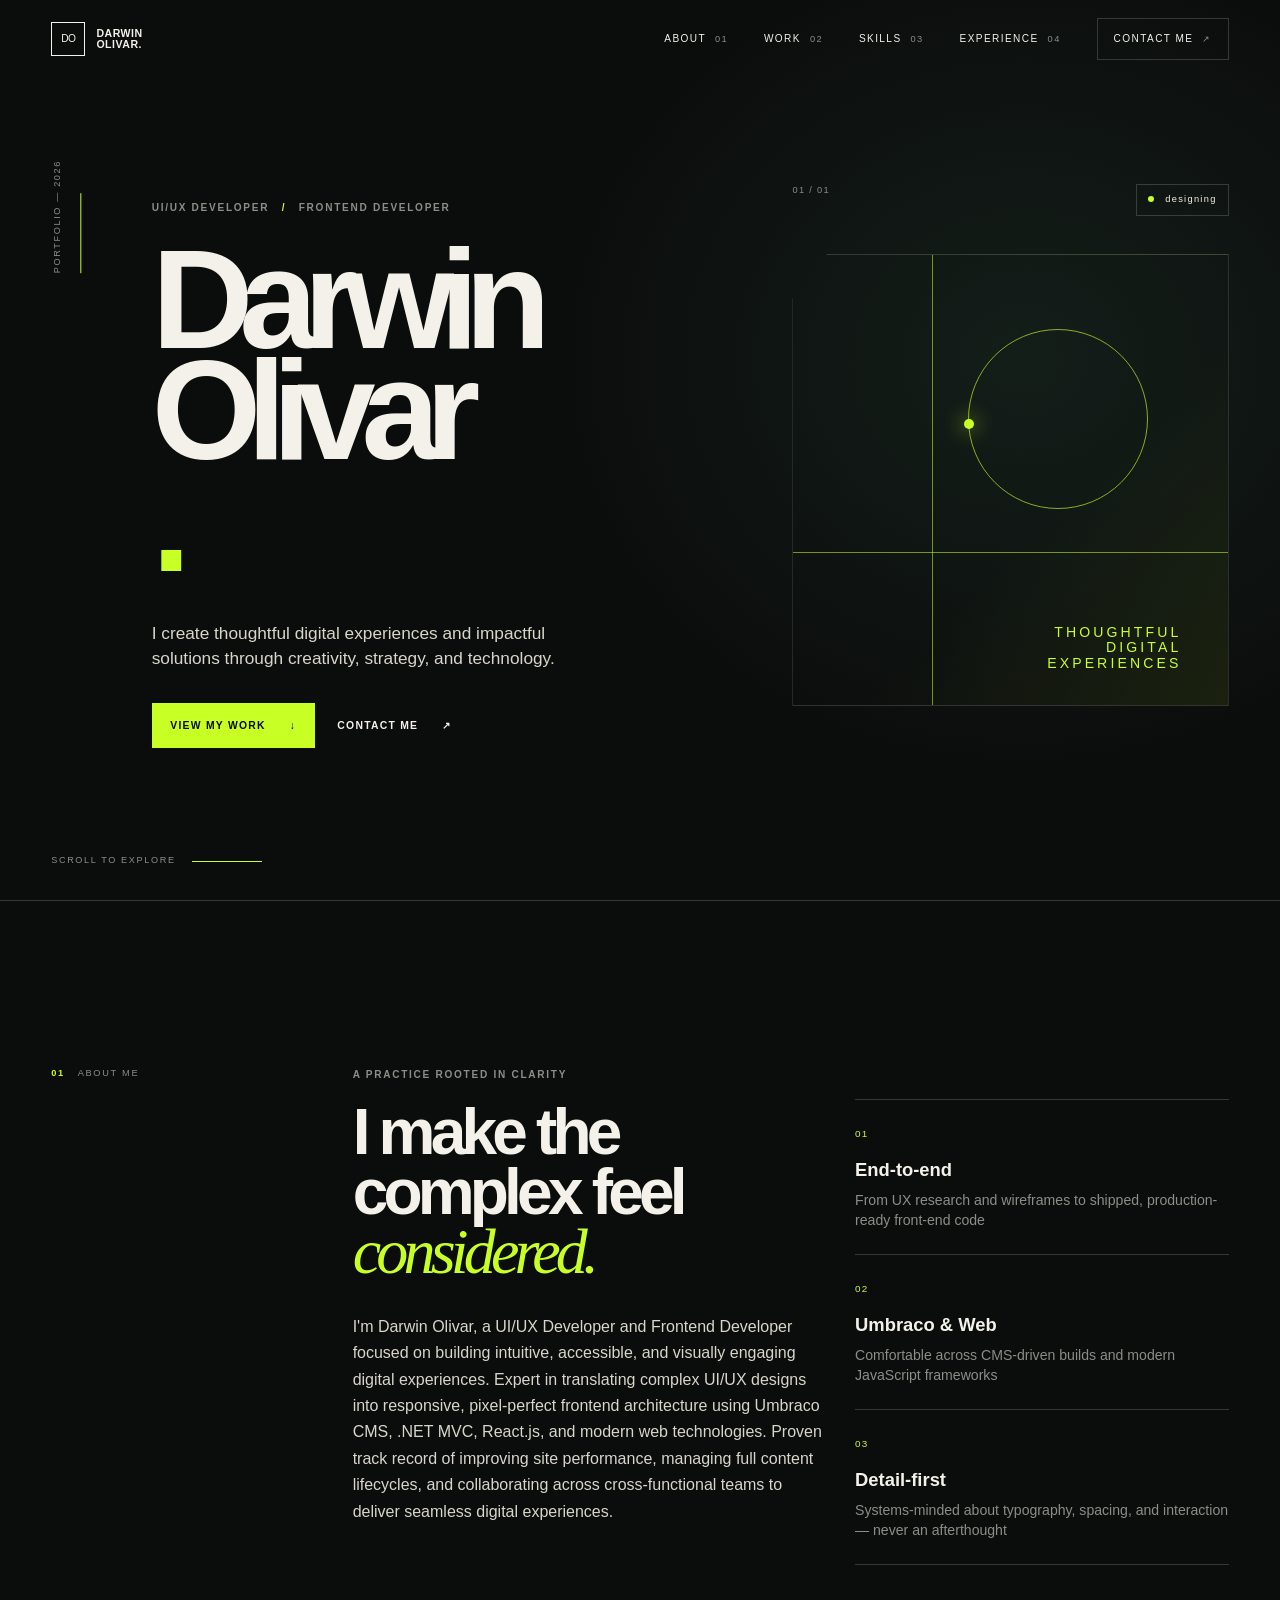
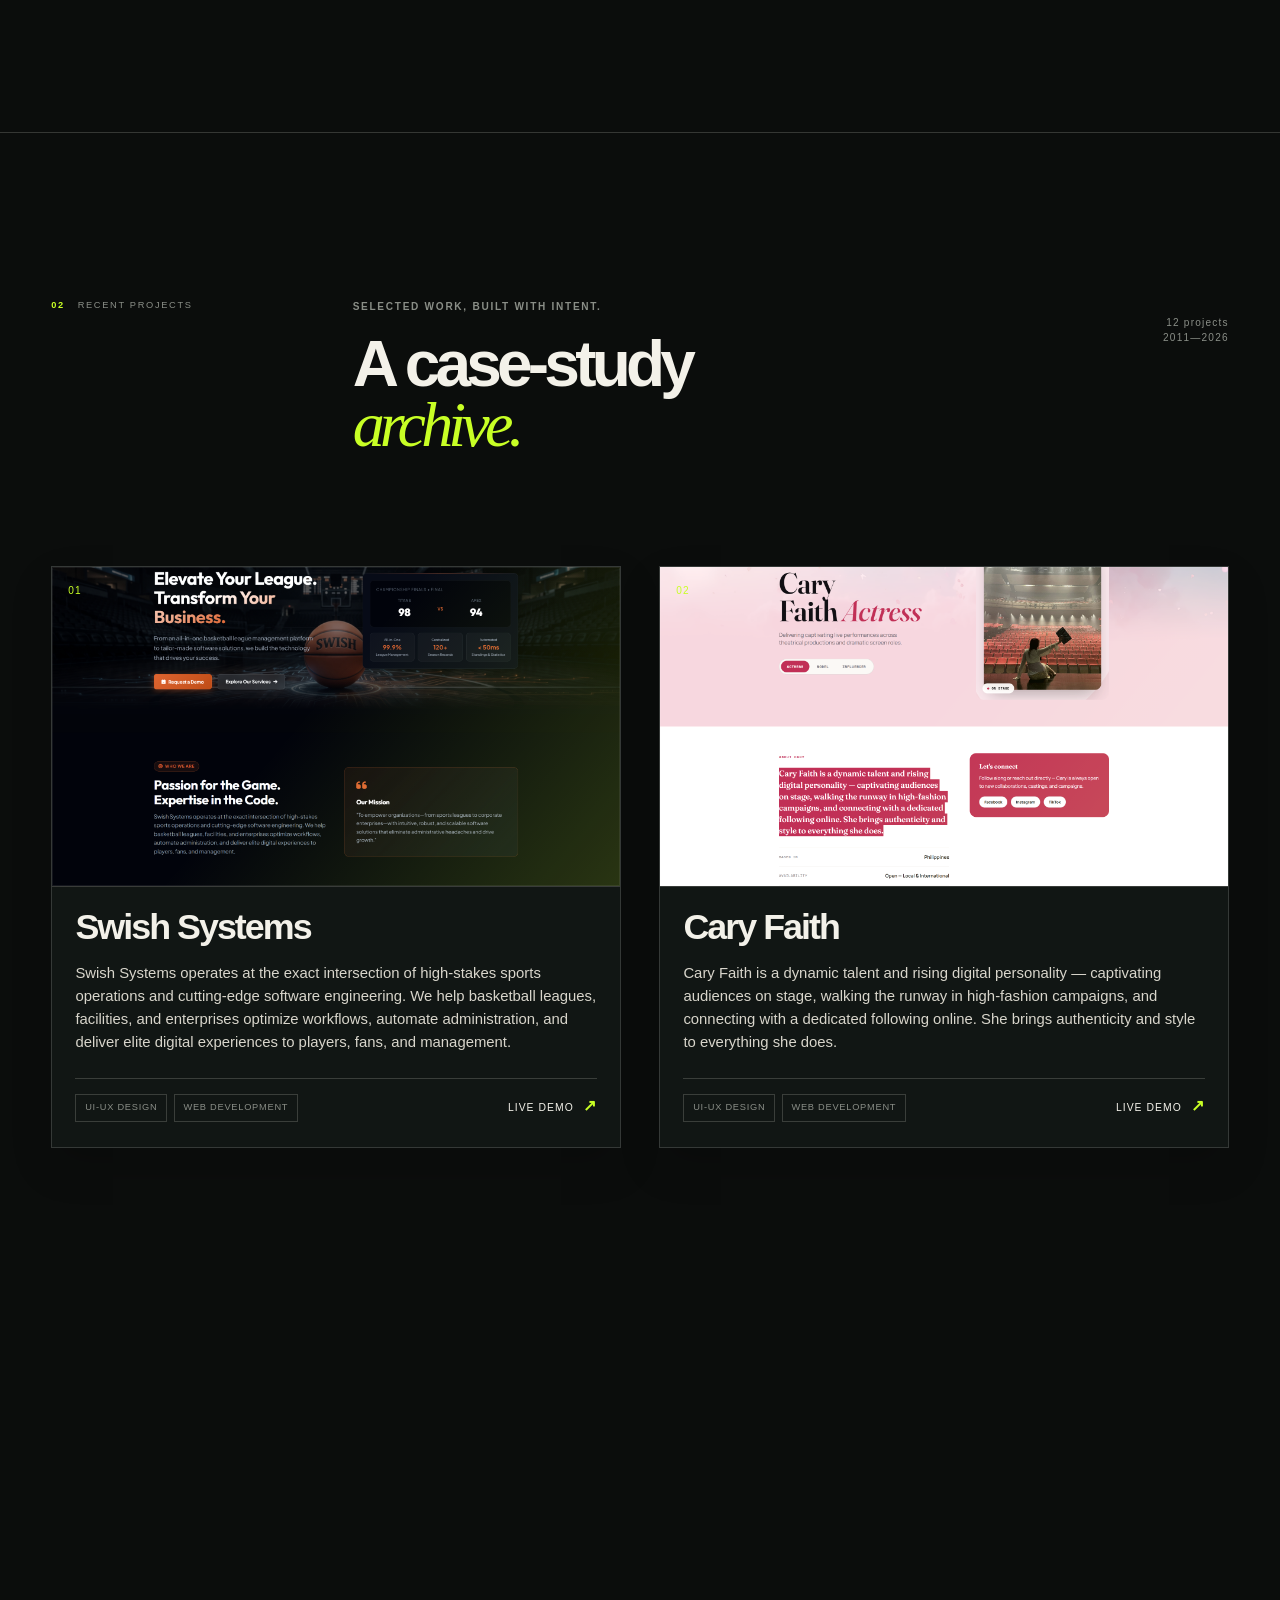
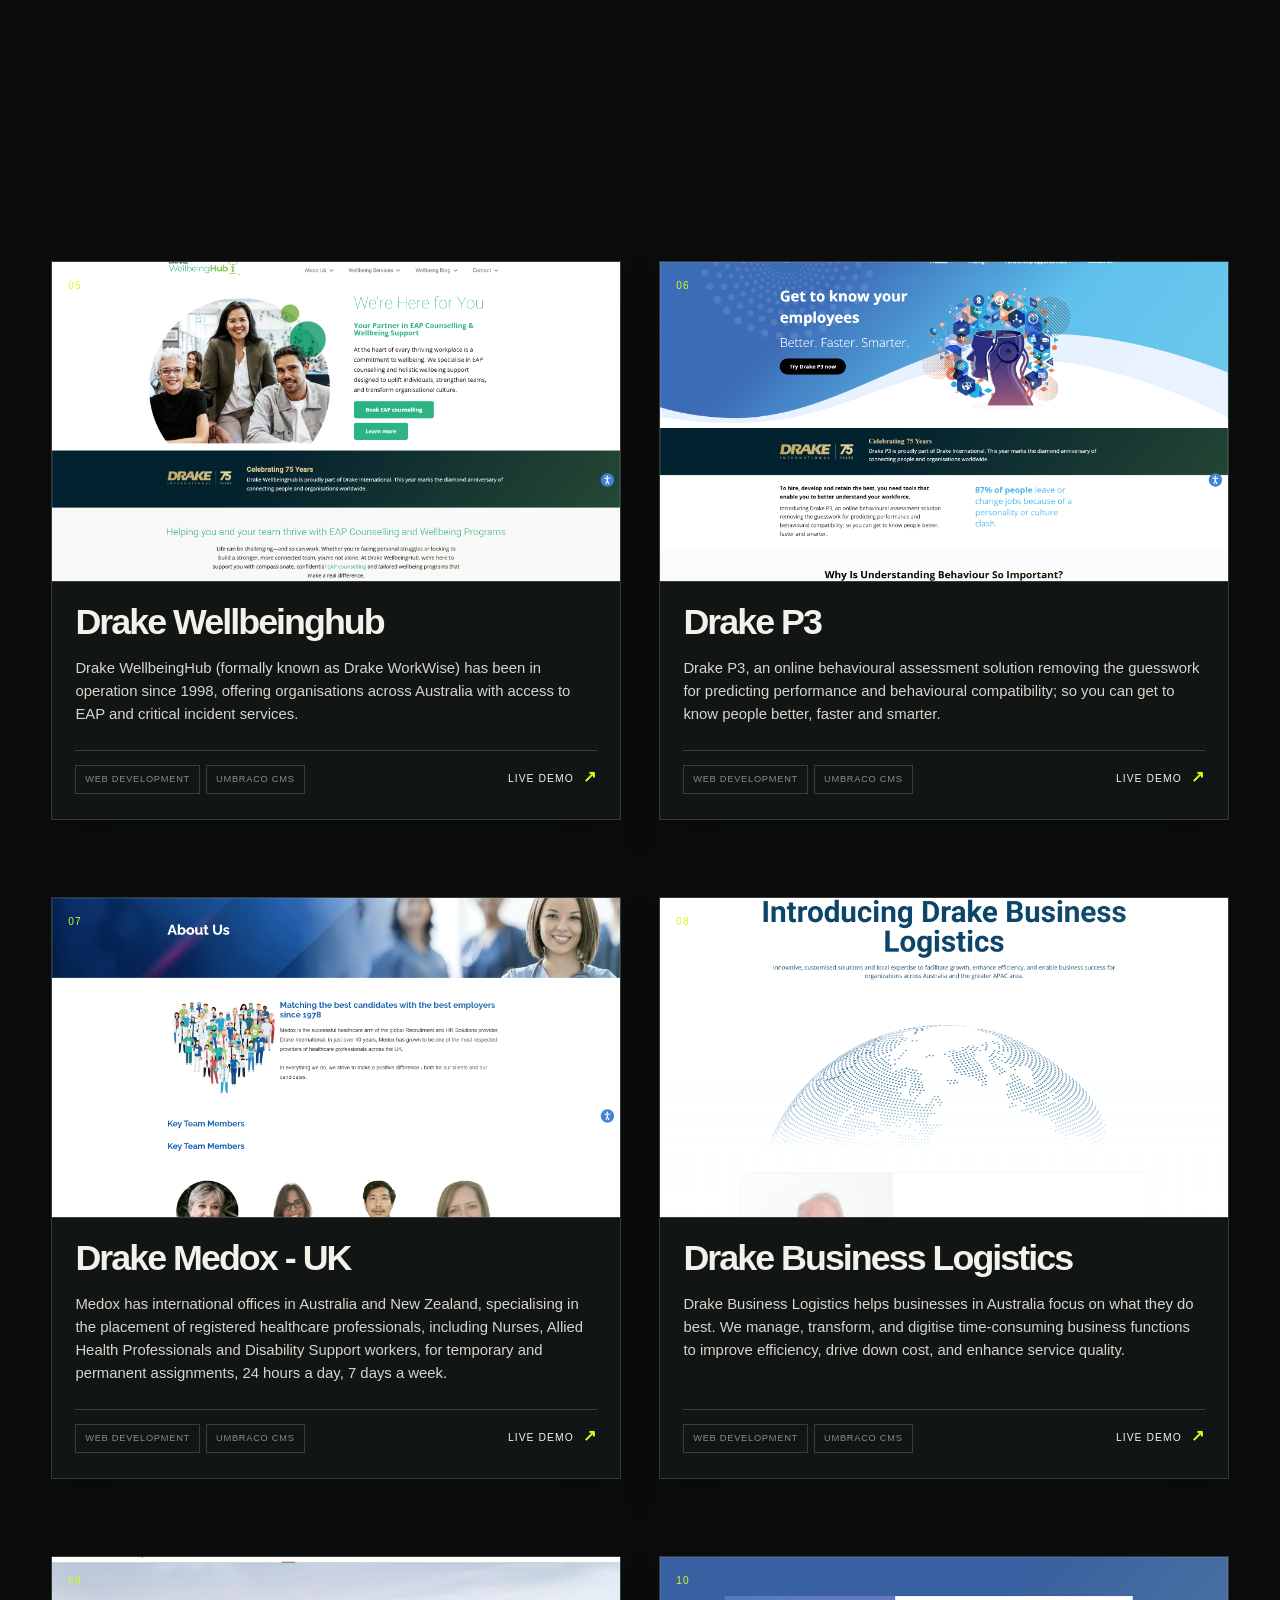
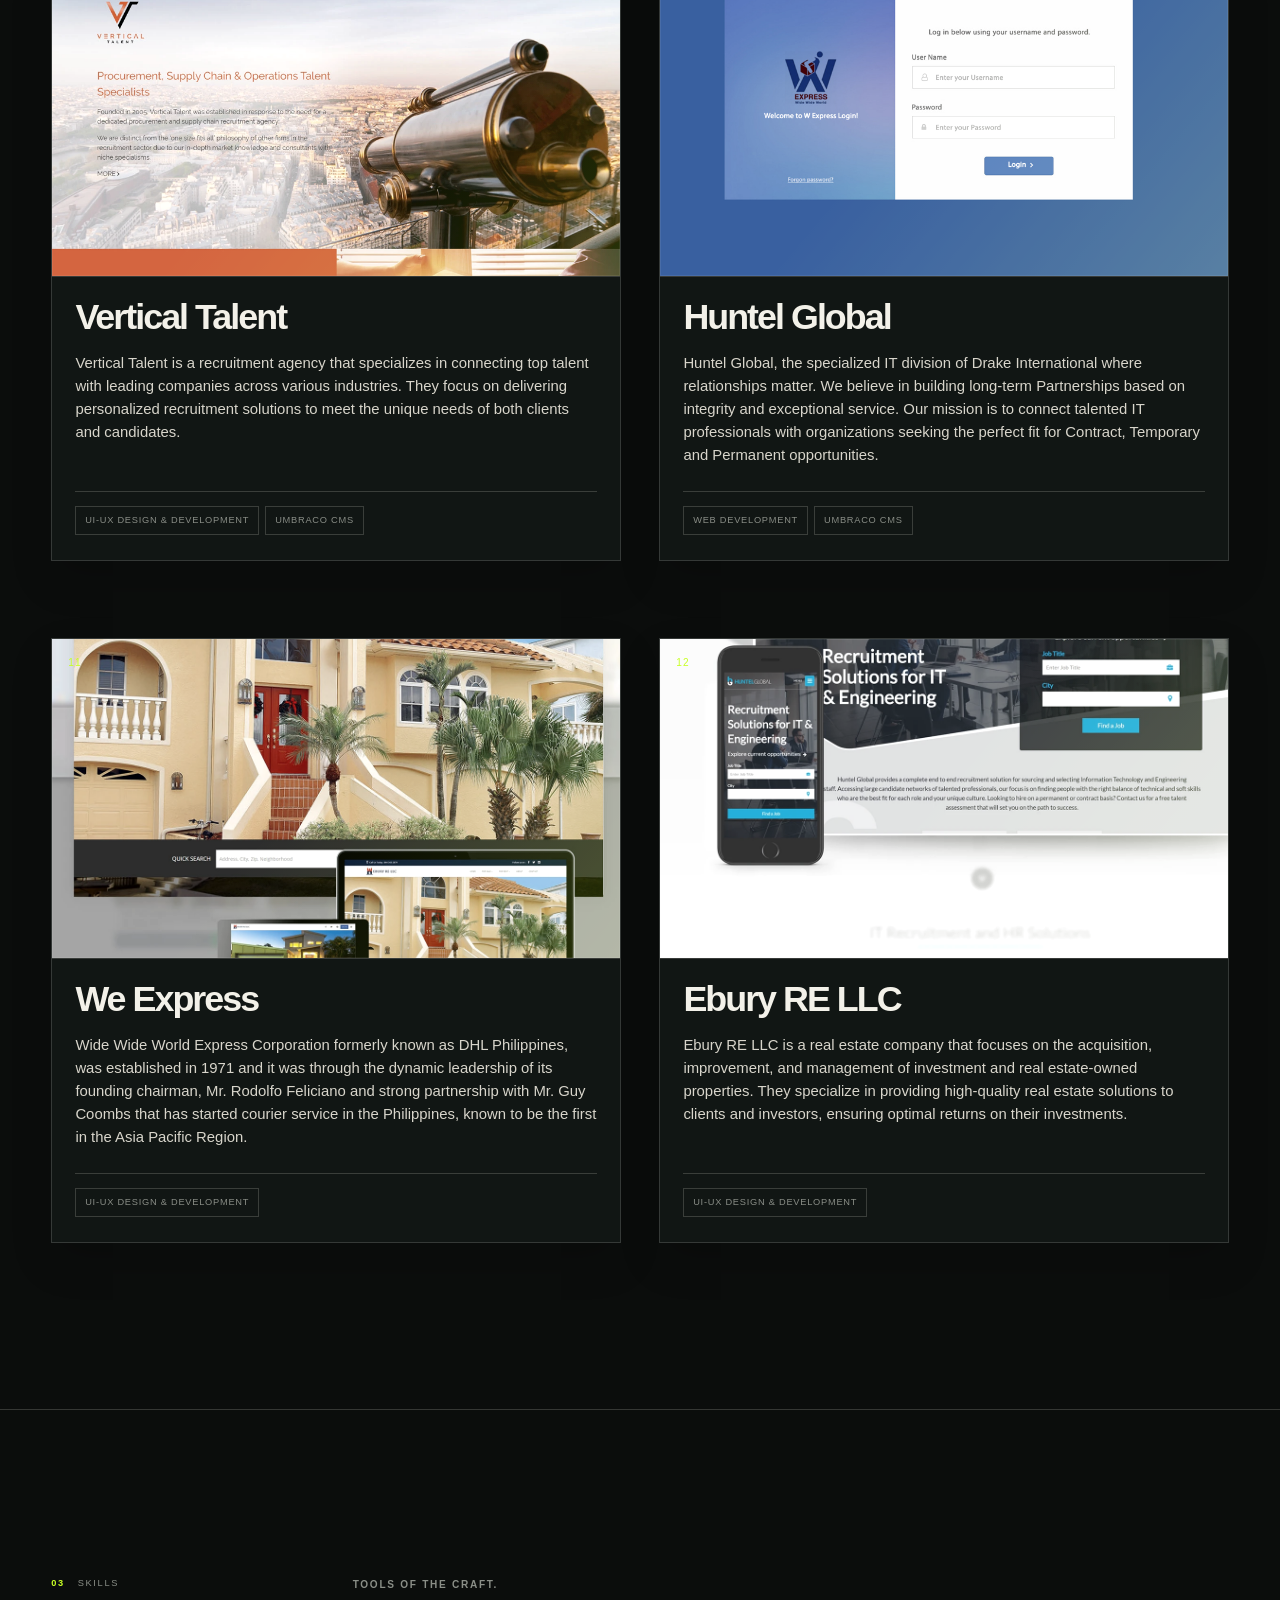
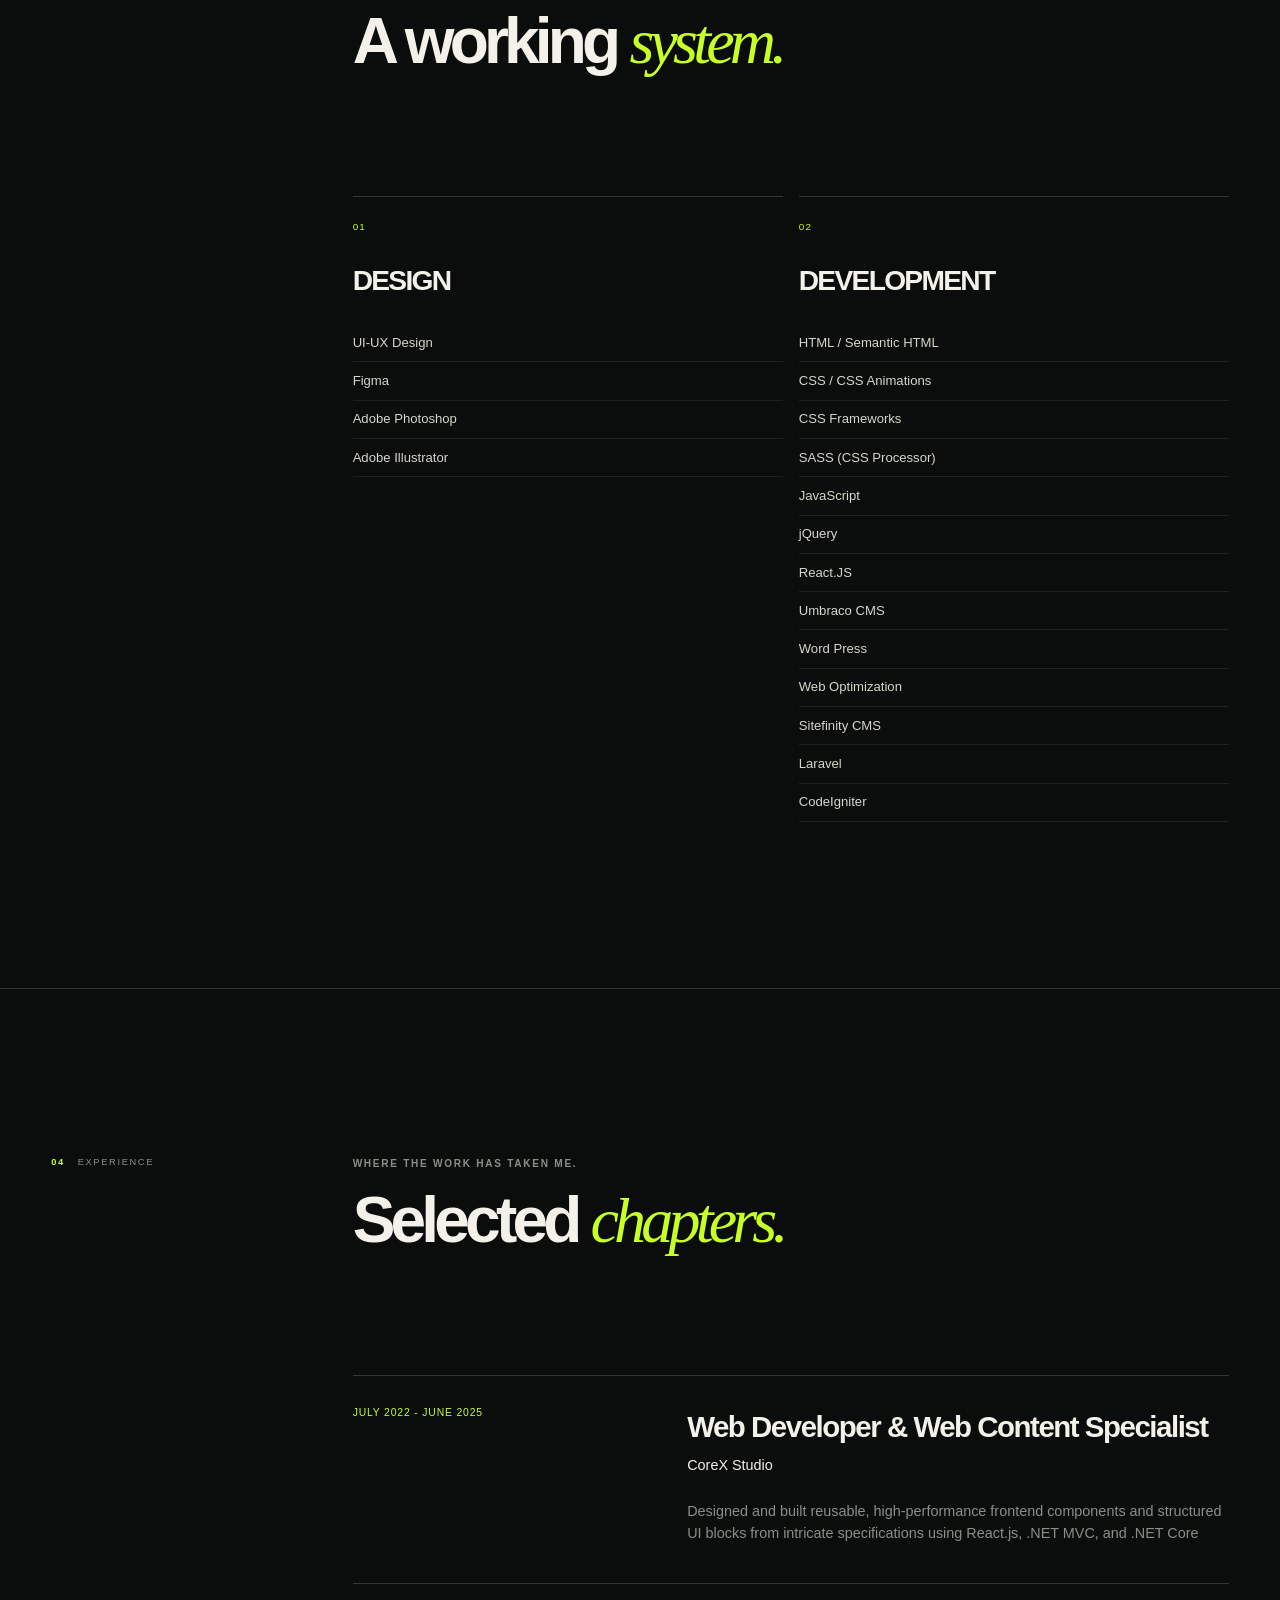
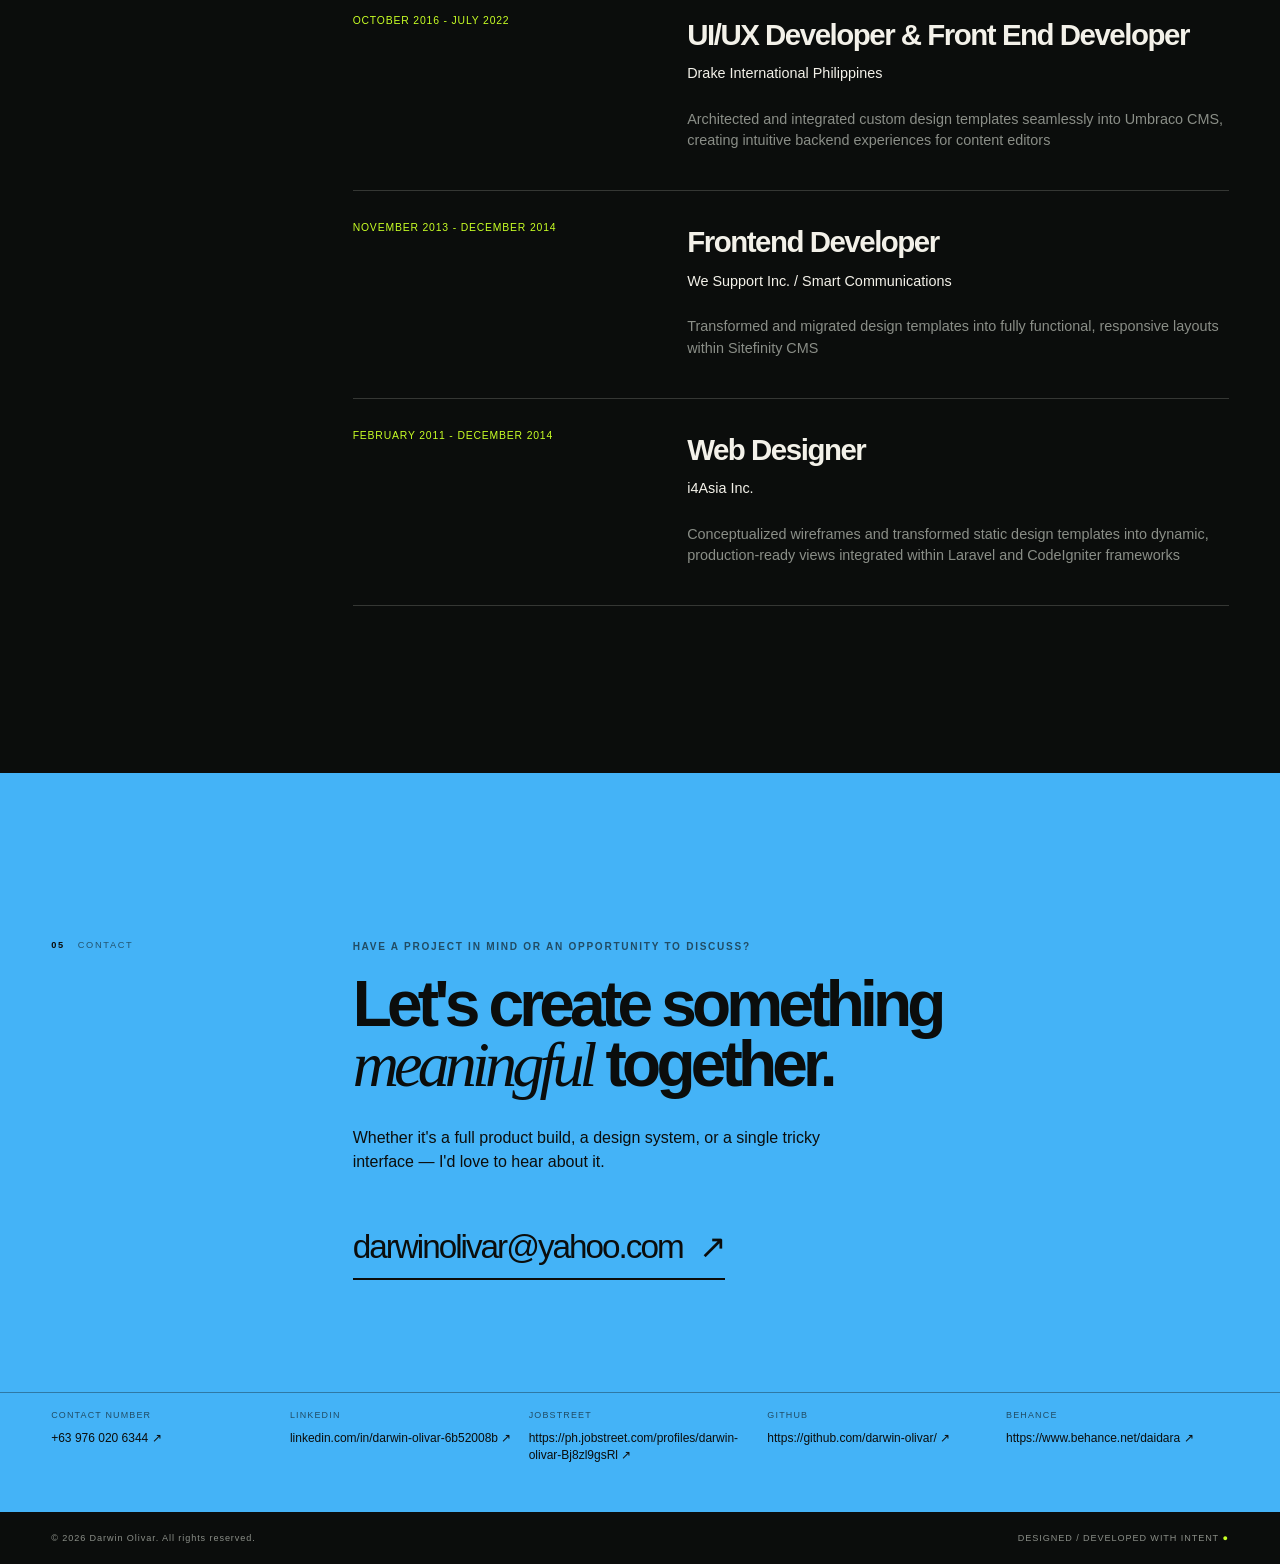
==== commit 85b1e9ec: "Change the layout design" ====
--- a/index.html
+++ b/index.html
@@ -1,196 +1,191 @@
 <!doctype html>
 <html lang="en">
   <head>
-    <meta charset="UTF-8" />
-    <meta name="viewport" content="width=device-width, initial-scale=1.0" />
-    <title>Darwin Olivar — UI/UX &amp; Frontend Developer</title>
+    <meta charset="utf-8" />
+    <meta name="viewport" content="width=device-width, initial-scale=1" />
+    <meta
+      name="description"
+      content="Darwin Olivar — UI/UX Developer and Frontend Developer. I create thoughtful digital experiences and impactful solutions through creativity, strategy, and technology."
+    />
+    <meta name="theme-color" content="#0b0d0c" />
+    <title>Darwin Olivar — UI/UX & Frontend Developer</title>
     <link rel="stylesheet" href="assets/css/style.css" />
-
-    <link rel="preconnect" href="https://fonts.googleapis.com" />
-    <link rel="preconnect" href="https://fonts.gstatic.com" crossorigin />
-    <link
-      href="https://fonts.googleapis.com/css2?family=Sora:wght@300;400;500;600;700;800&family=Inter:wght@300;400;500;600&family=JetBrains+Mono:wght@400;500&display=swap"
-      rel="stylesheet"
-    />
+    <script defer src="assets/js/script.js"></script>
   </head>
   <body>
-    <header>
-      <nav class="wrap">
-        <a href="#" class="logo">
-          <img src="assets/images/logo.png" alt="Darwin Olivar Logo" />
-        </a>
-        <div class="nav-links">
-          <a href="#about">About</a>
-          <a href="#work">Work</a>
-          <a href="#skills">Skills</a>
-          <a href="#experience">Experience</a>
-        </div>
-        <a href="#contact" class="nav-cta">Contact Me</a>
-      </nav>
-    </header>
-
-    <main>
-      <!-- HERO -->
-      <section class="hero">
-        <div class="hero-bg">
-          <div class="grid-layer"></div>
-          <div class="glow"></div>
-          <div class="glow-2"></div>
-        </div>
-        <div class="wrap hero-inner">
-          <div class="fade-in visible">
-            <div class="eyebrow hero-eyebrow">Portfolio — 2026</div>
-            <h1>Darwin<br />Olivar<span class="accent">.</span></h1>
-            <div class="hero-role">
-              UI/UX Developer
-              <span class="sep">/</span> Frontend Developer
-            </div>
-            <p class="hero-desc">
+    <div class="site-shell">
+      <header class="site-header" data-header>
+        <a class="brand" href="#top" aria-label="Darwin Olivar home"
+          ><span class="brand__mark">DO</span
+          ><span class="brand__name">Darwin<br />Olivar.</span></a
+        >
+        <button
+          class="menu-toggle"
+          type="button"
+          aria-expanded="false"
+          aria-controls="primary-nav"
+        >
+          <span class="menu-toggle__label">Menu</span
+          ><span class="menu-toggle__icon"><i></i><i></i></span>
+        </button>
+        <nav class="site-nav" id="primary-nav" aria-label="Primary navigation">
+          <a class="site-nav__link" href="#about">About <span>01</span></a>
+          <a class="site-nav__link" href="#work">Work <span>02</span></a>
+          <a class="site-nav__link" href="#skills">Skills <span>03</span></a>
+          <a class="site-nav__link" href="#experience"
+            >Experience <span>04</span></a
+          >
+          <a class="site-nav__link site-nav__link--outline" href="#contact"
+            >Contact Me <span>↗</span></a
+          >
+        </nav>
+      </header>
+
+      <main id="top">
+        <section class="hero section-grid" aria-labelledby="hero-title">
+          <div class="hero__rail">
+            <span>PORTFOLIO — 2026</span><span class="hero__rail-line"></span>
+          </div>
+          <div class="hero__content">
+            <p class="eyebrow hero__eyebrow">
+              UI/UX DEVELOPER <b>/</b> FRONTEND DEVELOPER
+            </p>
+            <h1 class="hero__title" id="hero-title">
+              <span>Darwin</span
+              ><span>Olivar<span class="hero__period">.</span></span>
+            </h1>
+            <p class="hero__intro">
               I create thoughtful digital experiences and impactful solutions
               through creativity, strategy, and technology.
             </p>
-            <div class="hero-actions">
-              <a href="#work" class="btn btn-primary">View My Work</a>
-              <a href="#contact" class="btn btn-ghost">Contact Me</a>
+            <div class="hero__actions">
+              <a class="button button--accent" href="#work"
+                >View My Work <span>↓</span></a
+              ><a class="button button--text" href="#contact"
+                >Contact Me <span>↗</span></a
+              >
             </div>
           </div>
-
-          <div class="hero-visual fade-in visible">
-            <div class="stack-card c1"></div>
-            <div class="stack-card c2"></div>
-            <div class="stack-card c3">
-              <div class="stack-top">
-                <div class="dots"><span></span><span></span><span></span></div>
-                <div class="stack-tag">designing</div>
-              </div>
-
-              <img
-                src="assets/images/photo-no-background.png"
-                alt="Hero Visual"
-              />
-              <!-- <div class="stack-bars">
-                <div class="bar"><span></span></div>
-                <div class="bar"><span></span></div>
-                <div class="bar"><span></span></div>
-              </div>
-              <div class="stack-chart">
-                <i></i><i></i><i></i><i></i><i></i><i></i>
-              </div> -->
+          <div class="hero__visual" aria-label="Abstract visual composition">
+            <div class="hero__visual-top">
+              <span>01 / 01</span
+              ><span class="hero__status"><i></i> designing</span>
             </div>
-          </div>
-        </div>
-        <div class="scroll-cue">
-          <span>SCROLL</span><span class="scroll-line"></span>
-        </div>
-      </section>
-
-      <!-- ABOUT -->
-      <section id="about">
-        <div class="wrap">
-          <div class="about-grid">
-            <div class="fade-in">
-              <div class="eyebrow">About Me</div>
-              <p class="about-lede">
-                I'm <strong>Darwin Olivar</strong>, a UI/UX Developer and
-                Frontend Developer focused on building intuitive, accessible,
-                and visually engaging digital experiences. Expert in translating
-                complex UI/UX designs into responsive, pixel-perfect frontend
-                architecture using Umbraco CMS, .NET MVC, React.js, and modern
-                web technologies. Proven track record of improving site
-                performance, managing full content lifecycles, and collaborating
-                across cross-functional teams to deliver seamless digital
-                experiences.
+            <div class="hero__visual-grid"></div>
+            <div class="hero__visual-note">
+              THOUGHTFUL<br />DIGITAL<br />EXPERIENCES
+            </div>
+            <div class="hero__visual-orbit"></div>
+          </div>
+          <div class="hero__scroll"><span>SCROLL TO EXPLORE</span><i></i></div>
+        </section>
+
+        <section
+          class="about section-grid section"
+          id="about"
+          aria-labelledby="about-title"
+        >
+          <div class="section-marker"><span>01</span><span>ABOUT ME</span></div>
+          <div class="about__copy reveal">
+            <p class="section-kicker">A PRACTICE ROOTED IN CLARITY</p>
+            <h2 id="about-title">
+              I make the complex feel <em>considered.</em>
+            </h2>
+            <p>
+              I'm Darwin Olivar, a UI/UX Developer and Frontend Developer
+              focused on building intuitive, accessible, and visually engaging
+              digital experiences. Expert in translating complex UI/UX designs
+              into responsive, pixel-perfect frontend architecture using Umbraco
+              CMS, .NET MVC, React.js, and modern web technologies. Proven track
+              record of improving site performance, managing full content
+              lifecycles, and collaborating across cross-functional teams to
+              deliver seamless digital experiences.
+            </p>
+          </div>
+          <div class="about__features">
+            <article class="feature reveal">
+              <span class="feature__number">01</span>
+              <h3>End-to-end</h3>
+              <p>
+                From UX research and wireframes to shipped, production-ready
+                front-end code
               </p>
+            </article>
+            <article class="feature reveal">
+              <span class="feature__number">02</span>
+              <h3>Umbraco & Web</h3>
+              <p>
+                Comfortable across CMS-driven builds and modern JavaScript
+                frameworks
+              </p>
+            </article>
+            <article class="feature reveal">
+              <span class="feature__number">03</span>
+              <h3>Detail-first</h3>
+              <p>
+                Systems-minded about typography, spacing, and interaction —
+                never an afterthought
+              </p>
+            </article>
+          </div>
+        </section>
+
+        <section class="work section" id="work" aria-labelledby="work-title">
+          <div class="section-grid work__heading">
+            <div class="section-marker">
+              <span>02</span><span>RECENT PROJECTS</span>
             </div>
-            <div class="about-side fade-in">
-              <div class="about-stat">
-                <div class="num">End-to-end</div>
-                <div class="label">
-                  From UX research and wireframes to shipped, production-ready
-                  front-end code
-                </div>
-              </div>
-              <div class="about-stat">
-                <div class="num">Umbraco &amp; Web</div>
-                <div class="label">
-                  Comfortable across CMS-driven builds and modern JavaScript
-                  frameworks
-                </div>
-              </div>
-              <div class="about-stat">
-                <div class="num">Detail-first</div>
-                <div class="label">
-                  Systems-minded about typography, spacing, and interaction —
-                  never an afterthought
-                </div>
-              </div>
+            <div class="work__intro reveal">
+              <p class="section-kicker">SELECTED WORK, BUILT WITH INTENT.</p>
+              <h2 id="work-title">A case-study <em>archive.</em></h2>
             </div>
-          </div>
-        </div>
-      </section>
-
-      <!-- PROJECTS -->
-      <section id="work">
-        <div class="wrap">
-          <div class="section-head fade-in">
-            <div class="eyebrow">Recent Projects</div>
-            <h2>Selected work, built with intent.</h2>
-          </div>
-
-          <div class="project-list">
-            <!-- Featured Project -->
-            <article class="project-card fade-in">
-              <div class="project-visual">
-                <div class="mockframe">
-                  <div class="mock-bar">
-                    <span></span><span></span><span></span>
-                  </div>
-                  <div class="mock-body">
-                    <img src="assets/images/img-13.png" alt="Swish Systems" />
-                  </div>
-                </div>
-              </div>
-
-              <div class="project-content">
-                <!-- <div class="project-index">Projects</div> -->
-                <h3>Swish Systems</h3>
-                <p>
-                  Swish Systems operates at the exact intersection of
-                  high-stakes sports operations and cutting-edge software
-                  engineering. We help basketball leagues, facilities, and
-                  enterprises optimize workflows, automate administration, and
-                  deliver elite digital experiences to players, fans, and
-                  management.
-                </p>
-                <div class="tag-row">
-                  <span class="tag">UI-UX Design</span>
-                  <span class="tag">Web Development</span>
-                </div>
-                <div class="project-links">
-                  <a
+            <p class="work__count">12 projects<br />2011—2026</p>
+          </div>
+          <div class="project-grid">
+            <article class="project reveal">
+              <div class="project__media">
+                <img
+                  src="assets/images/img-13.png"
+                  alt="Swish Systems project preview"
+                  loading="lazy"
+                /><span class="project__index">01</span>
+              </div>
+              <div class="project__body">
+                <div>
+                  <h3>Swish Systems</h3>
+                  <p>
+                    Swish Systems operates at the exact intersection of
+                    high-stakes sports operations and cutting-edge software
+                    engineering. We help basketball leagues, facilities, and
+                    enterprises optimize workflows, automate administration, and
+                    deliver elite digital experiences to players, fans, and
+                    management.
+                  </p>
+                </div>
+                <div class="project__meta">
+                  <div class="tags">
+                    <span>UI-UX Design</span><span>Web Development</span>
+                  </div>
+                  <a
+                    class="project__link"
                     href="https://swishsystemsph.com/"
                     target="_blank"
-                    rel="noopener noreferrer"
-                    >Live Demo →</a
-                  >
-                </div>
-              </div>
-            </article>
-
-            <article class="project-card fade-in">
-              <div class="project-visual">
-                <div class="mockframe">
-                  <div class="mock-bar">
-                    <span></span><span></span><span></span>
-                  </div>
-                  <div class="mock-body">
-                    <img src="assets/images/img-12.png" alt="Cary Faith" />
-                  </div>
-                </div>
-              </div>
-
-              <div class="project-content">
-                <!-- <div class="project-index">Projects</div> -->
+                    rel="noreferrer"
+                    >Live Demo <b>↗</b></a
+                  >
+                </div>
+              </div>
+            </article>
+
+            <article class="project reveal">
+              <div class="project__media">
+                <img
+                  src="assets/images/img-12.png"
+                  alt="Cary Faith project preview"
+                  loading="lazy"
+                /><span class="project__index">02</span>
+              </div>
+              <div class="project__body">
                 <h3>Cary Faith</h3>
                 <p>
                   Cary Faith is a dynamic talent and rising digital personality
@@ -199,142 +194,121 @@
                   following online. She brings authenticity and style to
                   everything she does.
                 </p>
-                <div class="tag-row">
-                  <span class="tag">UI-UX Design</span>
-                  <span class="tag">Web Development</span>
-                </div>
-                <div class="project-links">
-                  <a
+                <div class="project__meta">
+                  <div class="tags">
+                    <span>UI-UX Design</span><span>Web Development</span>
+                  </div>
+                  <a
+                    class="project__link"
                     href="http://caryfaith.com/"
                     target="_blank"
-                    rel="noopener noreferrer"
-                    >Live Demo →</a
-                  >
-                </div>
-              </div>
-            </article>
-
-            <article class="project-card fade-in">
-              <div class="project-visual">
-                <div class="mockframe">
-                  <div class="mock-bar">
-                    <span></span><span></span><span></span>
-                  </div>
-                  <div class="mock-body">
-                    <img src="assets/images/img-1.png" alt="M88 Mansion" />
-                  </div>
-                </div>
-              </div>
-
-              <div class="project-content">
-                <!-- <div class="project-index">Projects</div> -->
+                    rel="noreferrer"
+                    >Live Demo <b>↗</b></a
+                  >
+                </div>
+              </div>
+            </article>
+
+            <article class="project project--tall reveal">
+              <div class="project__media">
+                <img
+                  src="assets/images/img-1.png"
+                  alt="M88 Mansion project preview"
+                  loading="lazy"
+                /><span class="project__index">03</span>
+              </div>
+              <div class="project__body">
                 <h3>M88 Mansion</h3>
                 <p>
                   Online gambling and sports betting platform primarily
                   targeting the Asian market.
                 </p>
-                <div class="tag-row">
-                  <span class="tag">Web Content</span>
-                  <span class="tag">Web Development</span>
-                  <span class="tag">React.js</span>
-                </div>
-                <div class="project-links">
-                  <a
+                <div class="project__meta">
+                  <div class="tags">
+                    <span>Web Content</span><span>Web Development</span
+                    ><span>React.js</span>
+                  </div>
+                  <a
+                    class="project__link"
                     href="https://www.m88.com/"
                     target="_blank"
-                    rel="noopener noreferrer"
-                    >Live Demo →</a
-                  >
-                </div>
-              </div>
-            </article>
-
-            <!-- Project 02 -->
-            <article class="project-card fade-in">
-              <div class="project-visual">
-                <div class="mockframe">
-                  <div class="mock-bar">
-                    <span></span><span></span><span></span>
-                  </div>
-                  <div class="mock-body">
-                    <img src="assets/images/img-2.png" alt="Drake Medox NZ" />
-                  </div>
-                </div>
-              </div>
-
-              <div class="project-content">
-                <!-- <div class="project-index">Project 02</div> -->
+                    rel="noreferrer"
+                    >Live Demo <b>↗</b></a
+                  >
+                </div>
+              </div>
+            </article>
+
+            <article class="project reveal">
+              <div class="project__media">
+                <img
+                  src="assets/images/img-2.png"
+                  alt="Drake Medox NZ project preview"
+                  loading="lazy"
+                /><span class="project__index">04</span>
+              </div>
+              <div class="project__body">
                 <h3>Drake Medox NZ</h3>
                 <p>
                   Drake Medox has been the health and community care recruitment
                   arm of Drake New Zealand, providing quality healthcare workers
                   to hospitals, aged care facilities and for individuals.
                 </p>
-                <div class="tag-row">
-                  <span class="tag">Web Development</span>
-                  <span class="tag">UI-UX Design</span>
-                  <span class="tag">Umbraco CMS</span>
-                </div>
-                <div class="project-links">
-                  <a
+                <div class="project__meta">
+                  <div class="tags">
+                    <span>Web Development</span><span>UI-UX Design</span
+                    ><span>Umbraco CMS</span>
+                  </div>
+                  <a
+                    class="project__link"
                     href="https://www.drakemedox.co.nz/"
                     target="_blank"
-                    rel="noopener noreferrer"
-                    >Live Demo →</a
-                  >
-                </div>
-              </div>
-            </article>
-
-            <article class="project-card fade-in">
-              <div class="project-visual">
-                <div class="mockframe">
-                  <div class="mock-bar">
-                    <span></span><span></span><span></span>
-                  </div>
-                  <div class="mock-body">
-                    <img src="assets/images/img-4.png" alt="Drake Medox NZ" />
-                  </div>
-                </div>
-              </div>
-
-              <div class="project-content">
-                <!-- <div class="project-index">Project 02</div> -->
+                    rel="noreferrer"
+                    >Live Demo <b>↗</b></a
+                  >
+                </div>
+              </div>
+            </article>
+
+            <article class="project reveal">
+              <div class="project__media">
+                <img
+                  src="assets/images/img-4.png"
+                  alt="Drake Wellbeinghub project preview"
+                  loading="lazy"
+                /><span class="project__index">05</span>
+              </div>
+              <div class="project__body">
                 <h3>Drake Wellbeinghub</h3>
                 <p>
                   Drake WellbeingHub (formally known as Drake WorkWise) has been
                   in operation since 1998, offering organisations across
                   Australia with access to EAP and critical incident services.
                 </p>
-                <div class="tag-row">
-                  <span class="tag">Web Development</span>
-                  <span class="tag">Umbraco CMS</span>
-                </div>
-                <div class="project-links">
-                  <a
+                <div class="project__meta">
+                  <div class="tags">
+                    <span>Web Development</span><span>Umbraco CMS</span>
+                  </div>
+                  <a
+                    class="project__link"
                     href="https://drakewellbeinghub.com.au/"
                     target="_blank"
-                    rel="noopener noreferrer"
-                    >Live Demo →</a
-                  >
-                </div>
-              </div>
-            </article>
-
-            <article class="project-card fade-in">
-              <div class="project-visual">
-                <div class="mockframe">
-                  <div class="mock-bar">
-                    <span></span><span></span><span></span>
-                  </div>
-                  <div class="mock-body">
-                    <img src="assets/images/img-5.png" alt="Drake P3" />
-                  </div>
-                </div>
-              </div>
-
-              <div class="project-content">
-                <!-- <div class="project-index">Project 02</div> -->
+                    rel="noreferrer"
+                    >Live Demo <b>↗</b></a
+                  >
+                </div>
+              </div>
+            </article>
+
+            <article class="project reveal">
+              <div class="project__media">
+                <img
+                  src="assets/images/img-5.png"
+                  alt="Drake P3 project preview"
+                  loading="lazy"
+                /><span class="project__index">06</span>
+              </div>
+              <div class="project__body">
                 <h3>Drake P3</h3>
                 <p>
                   Drake P3, an online behavioural assessment solution removing
@@ -342,35 +316,30 @@
                   compatibility; so you can get to know people better, faster
                   and smarter.
                 </p>
-                <div class="tag-row">
-                  <span class="tag">Web Development</span>
-                  <span class="tag">Umbraco CMS</span>
-                </div>
-                <div class="project-links">
-                  <a
+                <div class="project__meta">
+                  <div class="tags">
+                    <span>Web Development</span><span>Umbraco CMS</span>
+                  </div>
+                  <a
+                    class="project__link"
                     href="https://drakep3.com/"
                     target="_blank"
-                    rel="noopener noreferrer"
-                    >Live Demo →</a
-                  >
-                </div>
-              </div>
-            </article>
-
-            <article class="project-card fade-in">
-              <div class="project-visual">
-                <div class="mockframe">
-                  <div class="mock-bar">
-                    <span></span><span></span><span></span>
-                  </div>
-                  <div class="mock-body">
-                    <img src="assets/images/img-6.png" alt="Drake Medox - UK" />
-                  </div>
-                </div>
-              </div>
-
-              <div class="project-content">
-                <!-- <div class="project-index">Project 02</div> -->
+                    rel="noreferrer"
+                    >Live Demo <b>↗</b></a
+                  >
+                </div>
+              </div>
+            </article>
+
+            <article class="project reveal">
+              <div class="project__media">
+                <img
+                  src="assets/images/img-6.png"
+                  alt="Drake Medox UK project preview"
+                  loading="lazy"
+                /><span class="project__index">07</span>
+              </div>
+              <div class="project__body">
                 <h3>Drake Medox - UK</h3>
                 <p>
                   Medox has international offices in Australia and New Zealand,
@@ -379,38 +348,30 @@
                   and Disability Support workers, for temporary and permanent
                   assignments, 24 hours a day, 7 days a week.
                 </p>
-                <div class="tag-row">
-                  <span class="tag">Web Development</span>
-                  <span class="tag">Umbraco CMS</span>
-                </div>
-                <div class="project-links">
-                  <a
+                <div class="project__meta">
+                  <div class="tags">
+                    <span>Web Development</span><span>Umbraco CMS</span>
+                  </div>
+                  <a
+                    class="project__link"
                     href="https://drakemedox.co.uk/"
                     target="_blank"
-                    rel="noopener noreferrer"
-                    >Live Demo →</a
-                  >
-                </div>
-              </div>
-            </article>
-
-            <article class="project-card fade-in">
-              <div class="project-visual">
-                <div class="mockframe">
-                  <div class="mock-bar">
-                    <span></span><span></span><span></span>
-                  </div>
-                  <div class="mock-body">
-                    <img
-                      src="assets/images/img-7.png"
-                      alt="Drake Business Logistics"
-                    />
-                  </div>
-                </div>
-              </div>
-
-              <div class="project-content">
-                <!-- <div class="project-index">Project 02</div> -->
+                    rel="noreferrer"
+                    >Live Demo <b>↗</b></a
+                  >
+                </div>
+              </div>
+            </article>
+
+            <article class="project reveal">
+              <div class="project__media">
+                <img
+                  src="assets/images/img-7.png"
+                  alt="Drake Business Logistics project preview"
+                  loading="lazy"
+                /><span class="project__index">08</span>
+              </div>
+              <div class="project__body">
                 <h3>Drake Business Logistics</h3>
                 <p>
                   Drake Business Logistics helps businesses in Australia focus
@@ -418,35 +379,30 @@
                   time-consuming business functions to improve efficiency, drive
                   down cost, and enhance service quality.
                 </p>
-                <div class="tag-row">
-                  <span class="tag">Web Development</span>
-                  <span class="tag">Umbraco CMS</span>
-                </div>
-                <div class="project-links">
-                  <a
+                <div class="project__meta">
+                  <div class="tags">
+                    <span>Web Development</span><span>Umbraco CMS</span>
+                  </div>
+                  <a
+                    class="project__link"
                     href="https://dbla.com.au/"
                     target="_blank"
-                    rel="noopener noreferrer"
-                    >Live Demo →</a
-                  >
-                </div>
-              </div>
-            </article>
-
-            <article class="project-card fade-in">
-              <div class="project-visual">
-                <div class="mockframe">
-                  <div class="mock-bar">
-                    <span></span><span></span><span></span>
-                  </div>
-                  <div class="mock-body">
-                    <img src="assets/images/img-8.png" alt="Vertical Talent" />
-                  </div>
-                </div>
-              </div>
-
-              <div class="project-content">
-                <!-- <div class="project-index">Project 02</div> -->
+                    rel="noreferrer"
+                    >Live Demo <b>↗</b></a
+                  >
+                </div>
+              </div>
+            </article>
+
+            <article class="project reveal">
+              <div class="project__media">
+                <img
+                  src="assets/images/img-8.png"
+                  alt="Vertical Talent project preview"
+                  loading="lazy"
+                /><span class="project__index">09</span>
+              </div>
+              <div class="project__body">
                 <h3>Vertical Talent</h3>
                 <p>
                   Vertical Talent is a recruitment agency that specializes in
@@ -455,27 +411,24 @@
                   solutions to meet the unique needs of both clients and
                   candidates.
                 </p>
-                <div class="tag-row">
-                  <span class="tag">UI-UX Design & Development</span>
-                  <span class="tag">Umbraco CMS</span>
-                </div>
-              </div>
-            </article>
-
-            <article class="project-card fade-in">
-              <div class="project-visual">
-                <div class="mockframe">
-                  <div class="mock-bar">
-                    <span></span><span></span><span></span>
-                  </div>
-                  <div class="mock-body">
-                    <img src="assets/images/img-11.png" alt="Huntel Global" />
-                  </div>
-                </div>
-              </div>
-
-              <div class="project-content">
-                <!-- <div class="project-index">Project 02</div> -->
+                <div class="project__meta">
+                  <div class="tags">
+                    <span>UI-UX Design & Development</span
+                    ><span>Umbraco CMS</span>
+                  </div>
+                </div>
+              </div>
+            </article>
+
+            <article class="project reveal">
+              <div class="project__media">
+                <img
+                  src="assets/images/img-9.png"
+                  alt="Huntel Global project preview"
+                  loading="lazy"
+                /><span class="project__index">10</span>
+              </div>
+              <div class="project__body">
                 <h3>Huntel Global</h3>
                 <p>
                   Huntel Global, the specialized IT division of Drake
@@ -485,27 +438,23 @@
                   professionals with organizations seeking the perfect fit for
                   Contract, Temporary and Permanent opportunities.
                 </p>
-                <div class="tag-row">
-                  <span class="tag">Web Development</span>
-                  <span class="tag">Umbraco CMS</span>
-                </div>
-              </div>
-            </article>
-
-            <article class="project-card fade-in">
-              <div class="project-visual">
-                <div class="mockframe">
-                  <div class="mock-bar">
-                    <span></span><span></span><span></span>
-                  </div>
-                  <div class="mock-body">
-                    <img src="assets/images/img-9.png" alt="Vertical Talent" />
-                  </div>
-                </div>
-              </div>
-
-              <div class="project-content">
-                <!-- <div class="project-index">Project 02</div> -->
+                <div class="project__meta">
+                  <div class="tags">
+                    <span>Web Development</span><span>Umbraco CMS</span>
+                  </div>
+                </div>
+              </div>
+            </article>
+
+            <article class="project reveal">
+              <div class="project__media">
+                <img
+                  src="assets/images/img-10.png"
+                  alt="We Express project preview"
+                  loading="lazy"
+                /><span class="project__index">11</span>
+              </div>
+              <div class="project__body">
                 <h3>We Express</h3>
                 <p>
                   Wide Wide World Express Corporation formerly known as DHL
@@ -515,26 +464,23 @@
                   started courier service in the Philippines, known to be the
                   first in the Asia Pacific Region.
                 </p>
-                <div class="tag-row">
-                  <span class="tag">UI-UX Design & Development</span>
-                </div>
-              </div>
-            </article>
-
-            <article class="project-card fade-in">
-              <div class="project-visual">
-                <div class="mockframe">
-                  <div class="mock-bar">
-                    <span></span><span></span><span></span>
-                  </div>
-                  <div class="mock-body">
-                    <img src="assets/images/img-10.png" alt="Vertical Talent" />
-                  </div>
-                </div>
-              </div>
-
-              <div class="project-content">
-                <!-- <div class="project-index">Project 02</div> -->
+                <div class="project__meta">
+                  <div class="tags">
+                    <span>UI-UX Design & Development</span>
+                  </div>
+                </div>
+              </div>
+            </article>
+
+            <article class="project reveal">
+              <div class="project__media">
+                <img
+                  src="assets/images/img-11.png"
+                  alt="Ebury RE LLC project preview"
+                  loading="lazy"
+                /><span class="project__index">12</span>
+              </div>
+              <div class="project__body">
                 <h3>Ebury RE LLC</h3>
                 <p>
                   Ebury RE LLC is a real estate company that focuses on the
@@ -543,232 +489,181 @@
                   high-quality real estate solutions to clients and investors,
                   ensuring optimal returns on their investments.
                 </p>
-                <div class="tag-row">
-                  <span class="tag">UI-UX Design & Development</span>
-                </div>
-              </div>
-            </article>
-          </div>
-        </div>
-      </section>
-
-      <!-- SKILLS -->
-      <section id="skills">
-        <div class="wrap">
-          <div class="section-head fade-in">
-            <div class="eyebrow">Skills</div>
-            <h2>Tools of the craft.</h2>
-          </div>
-          <div class="skills-grid fade-in">
-            <div class="skill-col">
+                <div class="project__meta">
+                  <div class="tags">
+                    <span>UI-UX Design & Development</span>
+                  </div>
+                </div>
+              </div>
+            </article>
+          </div>
+        </section>
+
+        <section
+          class="skills section-grid section"
+          id="skills"
+          aria-labelledby="skills-title"
+        >
+          <div class="section-marker"><span>03</span><span>SKILLS</span></div>
+          <div class="skills__heading reveal">
+            <p class="section-kicker">TOOLS OF THE CRAFT.</p>
+            <h2 id="skills-title">A working <em>system.</em></h2>
+          </div>
+          <div class="skills__list">
+            <article class="skill-group reveal">
+              <span class="skill-group__index">01</span>
               <h3>Design</h3>
-              <div class="skill-item">UI-UX Design</div>
-              <div class="skill-item">Figma</div>
-              <div class="skill-item">Adobe Photoshop</div>
-              <div class="skill-item">Adobe Illustrator</div>
+              <ul>
+                <li>UI-UX Design</li>
+                <li>Figma</li>
+                <li>Adobe Photoshop</li>
+                <li>Adobe Illustrator</li>
+              </ul>
+            </article>
+            <article class="skill-group reveal">
+              <span class="skill-group__index">02</span>
+              <h3>Development</h3>
+              <ul>
+                <li>HTML / Semantic HTML</li>
+                <li>CSS / CSS Animations</li>
+                <li>CSS Frameworks</li>
+                <li>SASS (CSS Processor)</li>
+                <li>JavaScript</li>
+                <li>jQuery</li>
+                <li>React.JS</li>
+                <li>Umbraco CMS</li>
+                <li>Word Press</li>
+                <li>Web Optimization</li>
+                <li>Sitefinity CMS</li>
+                <li>Laravel</li>
+                <li>CodeIgniter</li>
+              </ul>
+            </article>
+          </div>
+        </section>
+
+        <section
+          class="experience section-grid section"
+          id="experience"
+          aria-labelledby="experience-title"
+        >
+          <div class="section-marker">
+            <span>04</span><span>EXPERIENCE</span>
+          </div>
+          <div class="experience__heading reveal">
+            <p class="section-kicker">WHERE THE WORK HAS TAKEN ME.</p>
+            <h2 id="experience-title">Selected <em>chapters.</em></h2>
+          </div>
+          <div class="timeline">
+            <article class="timeline__item reveal">
+              <div class="timeline__date">July 2022 - June 2025</div>
+              <div class="timeline__body">
+                <h3>Web Developer & Web Content Specialist</h3>
+                <p class="timeline__company">CoreX Studio</p>
+                <p>
+                  Designed and built reusable, high-performance frontend
+                  components and structured UI blocks from intricate
+                  specifications using React.js, .NET MVC, and .NET Core
+                </p>
+              </div>
+            </article>
+            <article class="timeline__item reveal">
+              <div class="timeline__date">October 2016 - July 2022</div>
+              <div class="timeline__body">
+                <h3>UI/UX Developer & Front End Developer</h3>
+                <p class="timeline__company">Drake International Philippines</p>
+                <p>
+                  Architected and integrated custom design templates seamlessly
+                  into Umbraco CMS, creating intuitive backend experiences for
+                  content editors
+                </p>
+              </div>
+            </article>
+            <article class="timeline__item reveal">
+              <div class="timeline__date">November 2013 - December 2014</div>
+              <div class="timeline__body">
+                <h3>Frontend Developer</h3>
+                <p class="timeline__company">
+                  We Support Inc. / Smart Communications
+                </p>
+                <p>
+                  Transformed and migrated design templates into fully
+                  functional, responsive layouts within Sitefinity CMS
+                </p>
+              </div>
+            </article>
+            <article class="timeline__item reveal">
+              <div class="timeline__date">February 2011 - December 2014</div>
+              <div class="timeline__body">
+                <h3>Web Designer</h3>
+                <p class="timeline__company">i4Asia Inc.</p>
+                <p>
+                  Conceptualized wireframes and transformed static design
+                  templates into dynamic, production-ready views integrated
+                  within Laravel and CodeIgniter frameworks
+                </p>
+              </div>
+            </article>
+          </div>
+        </section>
+
+        <section
+          class="contact section"
+          id="contact"
+          aria-labelledby="contact-title"
+        >
+          <div class="contact__grid section-grid">
+            <div class="section-marker">
+              <span>05</span><span>CONTACT</span>
             </div>
-            <div class="skill-col">
-              <h3>Development</h3>
-              <div class="skill-item">HTML / Semantic HTML</div>
-              <div class="skill-item">CSS / CSS Animations</div>
-              <div class="skill-item">CSS Frameworks</div>
-              <div class="skill-item">SASS (CSS Processor)</div>
-              <div class="skill-item">JavaScript</div>
-              <div class="skill-item">jQuery</div>
-              <div class="skill-item">React.JS</div>
-              <div class="skill-item">Umbraco CMS</div>
-              <div class="skill-item">Word Press</div>
-              <div class="skill-item">Web Optimization</div>
-              <div class="skill-item">Sitefinity CMS</div>
-              <div class="skill-item">Laravel</div>
-              <div class="skill-item">CodeIgniter</div>
-            </div>
-            <div class="skill-col">
-              <h3>Tools</h3>
-              <div class="skill-item">Git</div>
-              <div class="skill-item">Azure</div>
-              <div class="skill-item">GitHub</div>
-              <div class="skill-item">Claude AI</div>
-              <div class="skill-item">VIDA AI</div>
-              <div class="skill-item">CoPilot</div>
-              <div class="skill-item">ChatGPT</div>
-            </div>
-          </div>
-        </div>
-      </section>
-
-      <!-- EXPERIENCE -->
-      <section id="experience">
-        <div class="wrap">
-          <div class="section-head fade-in">
-            <div class="eyebrow">Experience</div>
-            <h2>Where the work has taken me.</h2>
-          </div>
-          <div class="timeline fade-in">
-            <div class="t-item">
-              <div class="t-period">July 2022 - June 2025</div>
-              <h3>
-                Web Developer & Web Content Specialist<br />
-                <span class="t-org"><strong>CoreX Studio</strong></span>
-              </h3>
-              <p>
-                Designed and built reusable, high-performance frontend
-                components and structured UI blocks from intricate
-                specifications using React.js, .NET MVC, and .NET Core
+            <div class="contact__content reveal">
+              <p class="section-kicker">
+                HAVE A PROJECT IN MIND OR AN OPPORTUNITY TO DISCUSS?
               </p>
-            </div>
-
-            <div class="t-item">
-              <div class="t-period">October 2016 - July 2022</div>
-              <h3>
-                UI/UX Developer & Front End Developer <br />
-                <span class="t-org"
-                  ><strong>Drake International Philippines</strong></span
-                >
-              </h3>
-              <p>
-                Architected and integrated custom design templates seamlessly
-                into Umbraco CMS, creating intuitive backend experiences for
-                content editors
-              </p>
-            </div>
-
-            <div class="t-item">
-              <div class="t-period">November 2013 - December 2014</div>
-              <h3>
-                Frontend Developer <br />
-                <span class="t-org"
-                  ><strong>We Support Inc. / Smart Communications</strong></span
-                >
-              </h3>
-              <p>
-                Transformed and migrated design templates into fully functional,
-                responsive layouts within Sitefinity CMS
-              </p>
-            </div>
-
-            <div class="t-item">
-              <div class="t-period">February 2011 - December 2014</div>
-              <h3>
-                Web Designer <br />
-                <span class="t-org"><strong>i4Asia Inc.</strong></span>
-              </h3>
-              <p>
-                Conceptualized wireframes and transformed static design
-                templates into dynamic, production-ready views integrated within
-                Laravel and CodeIgniter frameworks
-              </p>
-            </div>
-          </div>
-        </div>
-      </section>
-
-      <!-- CONTACT -->
-      <section id="contact">
-        <div class="wrap">
-          <div class="contact-grid">
-            <div class="contact-lede fade-in">
-              <div class="eyebrow">Contact</div>
-              <h2>
-                Have a project in mind or an opportunity to discuss?<br />Let's
-                create something meaningful together.
+              <h2 id="contact-title">
+                Let's create something <em>meaningful</em> together.
               </h2>
               <p>
                 Whether it's a full product build, a design system, or a single
                 tricky interface — I'd love to hear about it.
               </p>
+              <a class="contact__email" href="mailto:darwinolivar@yahoo.com"
+                >darwinolivar@yahoo.com <span>↗</span></a
+              >
             </div>
-
-            <div class="contact-lede fade-in">
-              <div class="contact-links">
-                <a href="mailto:darwinolivar@yahoo.com">
-                  <span
-                    ><span class="l-label">EMAIL</span
-                    ><br />darwinolivar@yahoo.com</span
-                  >
-                  <span class="arrow">↗</span>
-                </a>
-                <a href="tel:+639760206344">
-                  <span
-                    ><span class="l-label">Contact Number</span><br />+63 976
-                    020 6344</span
-                  >
-                  <span class="arrow">↗</span>
-                </a>
-                <a
-                  href="linkedin.com/in/darwin-olivar-6b52008b"
-                  target="_blank"
-                  rel="noopener"
-                >
-                  <span
-                    ><span class="l-label">LINKEDIN</span
-                    ><br />linkedin.com/in/darwin-olivar-6b52008b</span
-                  >
-                  <span class="arrow">↗</span>
-                </a>
-                <a
-                  href="https://ph.jobstreet.com/profiles/darwin-olivar-Bj8zl9gsRl"
-                  target="_blank"
-                  rel="noopener"
-                >
-                  <span
-                    ><span class="l-label">Jobstreet</span
-                    ><br />https://ph.jobstreet.com/profiles/darwin-olivar-Bj8zl9gsRl</span
-                  >
-                  <span class="arrow">↗</span>
-                </a>
-                <a
-                  href="https://github.com/darwinolivar/"
-                  target="_blank"
-                  rel="noopener"
-                >
-                  <span
-                    ><span class="l-label">GITHUB</span
-                    ><br />https://github.com/darwinolivar/</span
-                  >
-                  <span class="arrow">↗</span>
-                </a>
-
-                <a
-                  href="https://www.behance.net/daidara"
-                  target="_blank"
-                  rel="noopener"
-                >
-                  <span
-                    ><span class="l-label">Behance</span
-                    ><br />https://www.behance.net/daidara</span
-                  >
-                  <span class="arrow">↗</span>
-                </a>
-              </div>
-            </div>
-          </div>
-        </div>
-      </section>
-    </main>
-
-    <footer>
-      <div class="wrap footer-inner">
-        <span>© 2026 Darwin Olivar. All rights reserved.</span>
-      </div>
-    </footer>
-
-    <script>
-      const observer = new IntersectionObserver(
-        (entries) => {
-          entries.forEach((entry) => {
-            if (entry.isIntersecting) {
-              entry.target.classList.add("visible");
-              observer.unobserve(entry.target);
-            }
-          });
-        },
-        { threshold: 0.15 },
-      );
-
-      document
-        .querySelectorAll(".fade-in")
-        .forEach((el) => observer.observe(el));
-    </script>
+          </div>
+          <div class="contact__links section-grid">
+            <a href="tel:+639760206344"
+              ><span>CONTACT NUMBER</span>+63 976 020 6344 ↗</a
+            ><a
+              href="https://linkedin.com/in/darwin-olivar-6b52008b"
+              target="_blank"
+              rel="noreferrer"
+              ><span>LINKEDIN</span>linkedin.com/in/darwin-olivar-6b52008b ↗</a
+            ><a
+              href="https://ph.jobstreet.com/profiles/darwin-olivar-Bj8zl9gsRl"
+              target="_blank"
+              rel="noreferrer"
+              ><span>JOBSTREET</span
+              >https://ph.jobstreet.com/profiles/darwin-olivar-Bj8zl9gsRl ↗</a
+            ><a
+              href="https://github.com/darwin-olivar/"
+              target="_blank"
+              rel="noreferrer"
+              ><span>GITHUB</span>https://github.com/darwin-olivar/ ↗</a
+            ><a
+              href="https://www.behance.net/daidara"
+              target="_blank"
+              rel="noreferrer"
+              ><span>BEHANCE</span>https://www.behance.net/daidara ↗</a
+            >
+          </div>
+        </section>
+      </main>
+      <footer class="site-footer">
+        <div>© 2026 Darwin Olivar. All rights reserved.</div>
+        <div>DESIGNED / DEVELOPED WITH INTENT <span>●</span></div>
+      </footer>
+    </div>
   </body>
 </html>
--- a/assets/css/style.css
+++ b/assets/css/style.css
@@ -1,1042 +1,993 @@
 :root {
-  --bg: #0a0a0a;
-  --bg-2: #151515;
-  --bg-3: #1c1c1c;
-  --text: #f5f5f5;
-  --text-dim: #a0a0a0;
-  --text-faint: #6b6b6b;
-  --accent: #4f8cff;
-  --accent-soft: rgba(79, 140, 255, 0.12);
-  --accent-line: rgba(79, 140, 255, 0.28);
-  --border: rgba(245, 245, 245, 0.09);
-  --radius: 14px;
-  --ease: cubic-bezier(0.16, 0.8, 0.24, 1);
-}
-
+  --ink: #0b0d0c;
+  --paper: #f3f1e9;
+  --paper-2: #d8d5cb;
+  --muted: #8a8e87;
+  --line: rgba(243, 241, 233, 0.18);
+  --accent: #c8ff25;
+  --accent-dark: #92bc12;
+  --blue: #8faefc;
+  --max: 1440px;
+  --pad: clamp(1.25rem, 4vw, 4.75rem);
+  --ease: cubic-bezier(0.22, 1, 0.36, 1);
+}
 * {
-  margin: 0;
-  padding: 0;
   box-sizing: border-box;
 }
 html {
   scroll-behavior: smooth;
+  background: var(--ink);
 }
 body {
-  background: var(--bg);
-  color: var(--text);
-  font-family: "Inter", sans-serif;
-  font-weight: 400;
-  line-height: 1.6;
+  margin: 0;
+  background: var(--ink);
+  color: var(--paper);
+  font-family: Arial, Helvetica, sans-serif;
+  line-height: 1.5;
   overflow-x: hidden;
-  -webkit-font-smoothing: antialiased;
-}
-h1,
-h2,
-h3,
-.display {
-  font-family: "Sora", sans-serif;
-  letter-spacing: -0.02em;
-}
-a {
-  color: inherit;
-  text-decoration: none;
-}
-img {
-  max-width: 100%;
-  display: block;
-}
-::selection {
-  background: var(--accent);
-  color: #050505;
-}
-
-@media (prefers-reduced-motion: reduce) {
-  * {
-    animation-duration: 0.01ms !important;
-    animation-iteration-count: 1 !important;
-    transition-duration: 0.01ms !important;
-    scroll-behavior: auto !important;
-  }
-}
-
-a:focus-visible,
-button:focus-visible,
-input:focus-visible,
-textarea:focus-visible {
-  outline: 2px solid var(--accent);
-  outline-offset: 3px;
-  border-radius: 4px;
-}
-
-.wrap {
-  max-width: 1180px;
+}
+body:before {
+  content: "";
+  position: fixed;
+  inset: 0;
+  pointer-events: none;
+  opacity: 0.14;
+  background-image:
+    linear-gradient(rgba(255, 255, 255, 0.035) 1px, transparent 1px),
+    linear-gradient(90deg, rgba(255, 255, 255, 0.035) 1px, transparent 1px);
+  background-size: 8px 8px;
+  mask-image: linear-gradient(to bottom, black, transparent 80%);
+  z-index: 10;
+}
+.site-shell {
+  max-width: var(--max);
   margin: 0 auto;
-  padding: 0 40px;
-}
-
-.eyebrow {
-  font-family: "JetBrains Mono", monospace;
-  font-size: 12.5px;
-  letter-spacing: 0.14em;
-  text-transform: uppercase;
-  color: var(--accent);
+}
+.section-grid {
+  display: grid;
+  grid-template-columns: repeat(12, minmax(0, 1fr));
+  gap: clamp(1rem, 2.2vw, 2rem);
+  padding-left: var(--pad);
+  padding-right: var(--pad);
+}
+.section {
+  padding-top: clamp(7rem, 13vw, 13rem);
+  padding-bottom: clamp(7rem, 13vw, 13rem);
+  border-top: 1px solid var(--line);
+}
+.site-header {
+  height: 78px;
+  padding: 0 var(--pad);
   display: flex;
   align-items: center;
-  gap: 10px;
-}
-.eyebrow::before {
-  content: "";
-  width: 22px;
-  height: 1px;
-  background: var(--accent);
-}
-
-.fade-in {
-  opacity: 0;
-  transform: translateY(24px);
-  transition:
-    opacity 0.9s var(--ease),
-    transform 0.9s var(--ease);
-}
-.fade-in.visible {
-  opacity: 1;
-  transform: translateY(0);
-}
-
-/* ---------- NAV ---------- */
-header {
+  justify-content: space-between;
   position: fixed;
   top: 0;
-  left: 0;
+  left: 50%;
+  transform: translateX(-50%);
+  width: min(var(--max), 100%);
+  z-index: 20;
+  transition:
+    background 0.3s,
+    border-color 0.3s;
+}
+.site-header.is-scrolled {
+  background: rgba(11, 13, 12, 0.88);
+  backdrop-filter: blur(15px);
+  border-bottom: 1px solid var(--line);
+}
+.brand {
+  color: var(--paper);
+  display: flex;
+  align-items: center;
+  gap: 0.7rem;
+  text-decoration: none;
+}
+.brand__mark {
+  border: 1px solid var(--paper);
+  width: 34px;
+  height: 34px;
+  display: grid;
+  place-items: center;
+  font-size: 0.64rem;
+  letter-spacing: -0.08em;
+}
+.brand__name {
+  font-size: 0.66rem;
+  line-height: 1.05;
+  font-weight: 700;
+  text-transform: uppercase;
+  letter-spacing: 0.05em;
+}
+.site-nav {
+  display: flex;
+  align-items: center;
+  gap: clamp(1rem, 2.8vw, 3.5rem);
+}
+.site-nav__link {
+  color: var(--paper);
+  font-size: 0.63rem;
+  text-decoration: none;
+  text-transform: uppercase;
+  letter-spacing: 0.14em;
+  transition: color 0.2s;
+}
+.site-nav__link:hover,
+.project__link:hover {
+  color: var(--accent);
+}
+.site-nav__link span {
+  color: var(--muted);
+  font-size: 0.58rem;
+  margin-left: 0.3rem;
+}
+.site-nav__link--outline {
+  border: 1px solid var(--line);
+  padding: 0.75rem 1rem;
+}
+.menu-toggle {
+  display: none;
+  background: none;
+  border: 0;
+  color: var(--paper);
+}
+.hero {
+  min-height: 100vh;
+  position: relative;
+  align-items: center;
+  padding-top: 8rem;
+  padding-bottom: 5rem;
+  overflow: hidden;
+}
+.hero:after {
+  content: "";
+  position: absolute;
+  right: -20%;
+  top: -10%;
+  width: 80%;
+  height: 100%;
+  background: radial-gradient(
+    ellipse at center,
+    rgba(36, 62, 50, 0.35),
+    transparent 65%
+  );
+  pointer-events: none;
+}
+.hero__rail {
+  grid-column: 1 / span 1;
+  align-self: start;
+  margin-top: 2rem;
+  display: flex;
+  flex-direction: column;
+  gap: 1rem;
+  color: var(--muted);
+  font-size: 0.57rem;
+  letter-spacing: 0.18em;
+  writing-mode: vertical-rl;
+  transform: rotate(180deg);
+  z-index: 1;
+}
+.hero__rail-line {
+  height: 80px;
+  width: 1px;
+  background: var(--accent);
+  display: block;
+}
+.hero__content {
+  grid-column: 2 / span 6;
+  position: relative;
+  z-index: 2;
+}
+.eyebrow,
+.section-kicker {
+  font-size: 0.63rem;
+  letter-spacing: 0.17em;
+  color: var(--muted);
+  font-weight: 700;
+}
+.hero__eyebrow {
+  margin: 0 0 1.8rem;
+}
+.hero__eyebrow b {
+  color: var(--accent);
+  padding: 0 0.5rem;
+}
+.hero__title {
+  font-size: clamp(5rem, 11vw, 10.5rem);
+  line-height: 0.79;
+  letter-spacing: -0.1em;
+  margin: 0 0 2.7rem;
+  font-weight: 800;
+}
+.hero__title span {
+  display: block;
+}
+.hero__period {
+  color: var(--accent);
+}
+.hero__intro {
+  max-width: 28rem;
+  color: var(--paper-2);
+  font-size: clamp(1rem, 1.35vw, 1.2rem);
+  line-height: 1.45;
+  margin: 0 0 2rem;
+}
+.hero__actions {
+  display: flex;
+  align-items: center;
+  gap: 1.4rem;
+}
+.button {
+  display: inline-flex;
+  align-items: center;
+  gap: 1.5rem;
+  padding: 0.85rem 1.1rem;
+  text-decoration: none;
+  text-transform: uppercase;
+  letter-spacing: 0.12em;
+  font-size: 0.65rem;
+  font-weight: 700;
+}
+.button--accent {
+  background: var(--accent);
+  color: var(--ink);
+  border: 1px solid var(--accent);
+}
+.button--accent:hover {
+  background: transparent;
+  color: var(--accent);
+}
+.button--text {
+  color: var(--paper);
+  padding-left: 0;
+}
+.button--text:hover {
+  color: var(--accent);
+}
+.hero__visual {
+  grid-column: 8 / -1;
+  position: relative;
+  height: min(55vw, 580px);
+  min-height: 370px;
+  z-index: 1;
+}
+.hero__visual-grid {
+  position: absolute;
+  inset: 12% 0 10% 8%;
+  border: 1px solid rgba(243, 241, 233, 0.16);
+  background: linear-gradient(
+    135deg,
+    transparent 58%,
+    rgba(200, 255, 37, 0.08)
+  );
+  clip-path: polygon(8% 0, 100% 0, 100% 100%, 0 100%, 0 10%);
+}
+.hero__visual-grid:before,
+.hero__visual-grid:after {
+  content: "";
+  position: absolute;
+  background: var(--accent);
+  opacity: 0.55;
+}
+.hero__visual-grid:before {
+  height: 100%;
+  width: 1px;
+  left: 32%;
+}
+.hero__visual-grid:after {
+  height: 1px;
+  width: 100%;
+  top: 66%;
+}
+.hero__visual-top {
+  display: flex;
+  justify-content: space-between;
+  position: absolute;
+  top: 0;
   right: 0;
-  z-index: 100;
-  backdrop-filter: blur(14px);
-  background: rgba(10, 10, 10, 0.72);
-  border-bottom: 1px solid var(--border);
-  padding: 15px 0px;
-}
-nav {
-  max-width: 1180px;
+  left: 8%;
+  font-size: 0.58rem;
+  letter-spacing: 0.14em;
+  color: var(--muted);
+  z-index: 2;
+}
+.hero__status {
+  border: 1px solid var(--line);
+  padding: 0.5rem 0.7rem;
+  color: var(--paper);
+}
+.hero__status i {
+  display: inline-block;
+  width: 6px;
+  height: 6px;
+  background: var(--accent);
+  border-radius: 50%;
+  margin-right: 0.45rem;
+}
+.hero__visual-note {
+  position: absolute;
+  right: 10%;
+  bottom: 16%;
+  font-size: clamp(0.75rem, 1.1vw, 1rem);
+  line-height: 1.1;
+  letter-spacing: 0.22em;
+  color: var(--accent);
+  text-align: right;
+}
+.hero__visual-orbit {
+  position: absolute;
+  width: 180px;
+  height: 180px;
+  border: 1px solid rgba(200, 255, 37, 0.65);
+  border-radius: 50%;
+  right: 17%;
+  top: 25%;
+}
+.hero__visual-orbit:after {
+  content: "";
+  position: absolute;
+  width: 10px;
+  height: 10px;
+  background: var(--accent);
+  left: -5px;
+  top: 50%;
+  border-radius: 50%;
+  box-shadow: 0 0 20px var(--accent);
+}
+.hero__scroll {
+  position: absolute;
+  bottom: 2rem;
+  left: var(--pad);
+  display: flex;
+  align-items: center;
+  gap: 1rem;
+  color: var(--muted);
+  font-size: 0.57rem;
+  letter-spacing: 0.18em;
+}
+.hero__scroll i {
+  display: block;
+  height: 1px;
+  width: 70px;
+  background: var(--accent);
+}
+.section-marker {
+  grid-column: 1 / span 2;
+  display: flex;
+  gap: 0.8rem;
+  align-items: flex-start;
+  color: var(--muted);
+  font-size: 0.58rem;
+  letter-spacing: 0.18em;
+}
+.section-marker span:first-child {
+  color: var(--accent);
+  font-weight: bold;
+}
+.about__copy {
+  grid-column: 4 / span 5;
+}
+.section-kicker {
+  margin: 0 0 1.3rem;
+}
+.about h2,
+.work h2,
+.skills h2,
+.experience h2,
+.contact h2 {
+  font-size: clamp(2.7rem, 5vw, 5.6rem);
+  line-height: 0.93;
+  letter-spacing: -0.075em;
+  margin: 0 0 2rem;
+}
+.about h2 em,
+.work h2 em,
+.skills h2 em,
+.experience h2 em,
+.contact h2 em {
+  font-family: Georgia, serif;
+  font-weight: 400;
+  color: var(--accent);
+}
+.about__copy > p:last-child {
+  color: var(--paper-2);
+  font-size: 1rem;
+  line-height: 1.65;
+}
+.about__features {
+  grid-column: 9 / -1;
+  display: flex;
+  flex-direction: column;
+  margin-top: 2rem;
+}
+.feature {
+  border-top: 1px solid var(--line);
+  padding: 1.2rem 0 1.5rem;
+}
+.feature:last-child {
+  border-bottom: 1px solid var(--line);
+}
+.feature__number,
+.skill-group__index {
+  color: var(--accent);
+  font-size: 0.62rem;
+  letter-spacing: 0.12em;
+}
+.feature h3 {
+  font-size: 1.15rem;
+  margin: 0.8rem 0 0.35rem;
+}
+.feature p {
+  color: var(--muted);
+  font-size: 0.88rem;
+  line-height: 1.45;
+  margin: 0;
+}
+.work {
+  padding-left: var(--pad);
+  padding-right: var(--pad);
+}
+.work__heading {
+  padding: 0;
+  margin: 0 0 5rem;
+}
+.work__intro {
+  grid-column: 4 / span 5;
+}
+.work__count {
+  grid-column: 11 / -1;
+  margin: 1rem 0 0;
+  color: var(--muted);
+  font-size: 0.63rem;
+  line-height: 1.5;
+  letter-spacing: 0.12em;
+  text-align: right;
+}
+.project-grid {
+  max-width: var(--max);
   margin: 0 auto;
-  padding: 20px 40px;
-  display: flex;
-  align-items: center;
+  display: grid;
+  grid-template-columns: repeat(2, minmax(0, 1fr));
+  gap: clamp(3rem, 6vw, 8rem) clamp(1.25rem, 3vw, 3.5rem);
+}
+.project {
+  min-width: 0;
+}
+.project--wide {
+  grid-column: span 2;
+}
+.project--tall {
+  margin-top: 9rem;
+}
+.project__media {
+  height: clamp(260px, 32vw, 490px);
+  position: relative;
+  overflow: hidden;
+  background: #151917;
+  border: 1px solid var(--line);
+}
+.project--wide .project__media {
+  height: clamp(310px, 43vw, 640px);
+}
+.project__media img {
+  width: 100%;
+  height: 100%;
+  object-fit: cover;
+  display: block;
+  filter: saturate(0.72) contrast(1.05);
+  transition:
+    transform 0.7s var(--ease),
+    filter 0.7s;
+}
+.project:hover .project__media img {
+  transform: scale(1.035);
+  filter: saturate(1) contrast(1.05);
+}
+.project__media:after {
+  content: "";
+  position: absolute;
+  inset: 0;
+  background: linear-gradient(130deg, transparent 45%, rgba(200, 255, 37, 0.2));
+  mix-blend-mode: screen;
+  pointer-events: none;
+}
+.project__index {
+  position: absolute;
+  left: 1rem;
+  top: 1rem;
+  color: var(--accent);
+  font-size: 0.63rem;
+  letter-spacing: 0.12em;
+  z-index: 1;
+}
+.project__body {
+  padding: 1.2rem 0 0;
+}
+.project__body h3 {
+  font-size: clamp(1.65rem, 2.8vw, 3rem);
+  line-height: 1;
+  letter-spacing: -0.055em;
+  margin: 0 0 1rem;
+}
+.project__body p {
+  color: var(--paper-2);
+  max-width: 43rem;
+  font-size: 0.93rem;
+  line-height: 1.55;
+  margin: 0 0 1.5rem;
+}
+.project__meta {
+  display: flex;
+  align-items: flex-start;
   justify-content: space-between;
-}
-.logo {
-  font-family: "Sora", sans-serif;
-  font-weight: 700;
-  font-size: 18px;
-  letter-spacing: -0.01em;
-
-  img {
-    height: 42px;
-    width: auto;
-  }
-}
-.logo span {
-  color: var(--accent);
-}
-.nav-links {
-  display: flex;
-  gap: 36px;
-  font-size: 14px;
-  color: var(--text-dim);
-}
-.nav-links a {
-  position: relative;
-  transition: color 0.3s;
-}
-.nav-links a:hover {
-  color: var(--text);
-}
-.nav-links a::after {
+  gap: 1rem;
+  border-top: 1px solid var(--line);
+  padding-top: 0.9rem;
+}
+.tags {
+  display: flex;
+  gap: 0.4rem;
+  flex-wrap: wrap;
+}
+.tags span {
+  color: var(--muted);
+  font-size: 0.58rem;
+  letter-spacing: 0.08em;
+  text-transform: uppercase;
+  border: 1px solid var(--line);
+  padding: 0.4rem 0.55rem;
+}
+.project__link {
+  font-size: 0.65rem;
+  text-transform: uppercase;
+  letter-spacing: 0.1em;
+  color: var(--paper);
+  text-decoration: none;
+  white-space: nowrap;
+}
+.project__link b {
+  color: var(--accent);
+  font-size: 1rem;
+  margin-left: 0.3rem;
+}
+.project--muted .project__media {
+  height: 220px;
+}
+.project__media--abstract {
+  background: linear-gradient(135deg, #18241e, #3b4938 70%, #b9d05c);
+  display: grid;
+  place-items: center;
+}
+.project__media--abstract:before {
   content: "";
   position: absolute;
-  left: 0;
-  bottom: -6px;
-  width: 0;
-  height: 1px;
-  background: var(--accent);
-  transition: width 0.3s var(--ease);
-}
-.nav-links a:hover::after {
-  width: 100%;
-}
-.nav-cta {
-  border: 1px solid var(--border);
-  padding: 9px 18px;
-  border-radius: 999px;
-  font-size: 13.5px;
-  transition:
-    border-color 0.3s,
-    background 0.3s;
-}
-.nav-cta:hover {
-  border-color: var(--accent-line);
-  background: var(--accent-soft);
-}
-.nav-toggle {
-  display: none;
-}
-
-/* ---------- HERO ---------- */
-.hero {
-  position: relative;
-  min-height: 100vh;
-  display: flex;
-  align-items: center;
-  padding-top: 100px;
-  overflow: hidden;
-}
-.hero-bg {
-  position: absolute;
-  inset: 0;
-  z-index: 0;
-  pointer-events: none;
-}
-.grid-layer {
-  position: absolute;
-  inset: 0;
-  background-image:
-    linear-gradient(to right, rgba(245, 245, 245, 0.035) 1px, transparent 1px),
-    linear-gradient(to bottom, rgba(245, 245, 245, 0.035) 1px, transparent 1px);
-  background-size: 64px 64px;
-  mask-image: radial-gradient(
-    ellipse 70% 55% at 65% 35%,
-    #000 40%,
-    transparent 85%
-  );
-}
-.glow {
-  position: absolute;
-  width: 640px;
-  height: 640px;
-  border-radius: 50%;
-  background: radial-gradient(
-    circle,
-    rgba(79, 140, 255, 0.22) 0%,
-    rgba(79, 140, 255, 0) 70%
-  );
-  top: -160px;
-  right: -120px;
-  animation: drift 14s ease-in-out infinite;
-}
-.glow-2 {
-  position: absolute;
-  width: 420px;
-  height: 420px;
-  border-radius: 50%;
-  background: radial-gradient(
-    circle,
-    rgba(79, 140, 255, 0.1) 0%,
-    rgba(79, 140, 255, 0) 70%
-  );
-  bottom: -100px;
-  left: 10%;
-  animation: drift 18s ease-in-out infinite reverse;
-}
-@keyframes drift {
-  0%,
-  100% {
-    transform: translate(0, 0);
-  }
-  50% {
-    transform: translate(-30px, 30px);
-  }
-}
-
-.hero-inner {
+  inset: 15%;
+  border: 1px solid rgba(243, 241, 233, 0.5);
+  transform: rotate(8deg);
+}
+.project__abstract-mark {
+  font-size: clamp(4rem, 9vw, 8rem);
+  font-weight: 800;
+  letter-spacing: -0.13em;
+  color: var(--ink);
+  opacity: 0.8;
   position: relative;
   z-index: 1;
+}
+.skills__heading,
+.experience__heading {
+  grid-column: 4 / span 5;
+}
+.skills__list {
+  grid-column: 4 / -1;
   display: grid;
-  grid-template-columns: 1.15fr 0.85fr;
-  gap: 60px;
-  align-items: center;
-  width: 100%;
-}
-.hero-eyebrow {
-  margin-bottom: 26px;
-}
-.hero h1 {
-  font-size: clamp(42px, 6vw, 76px);
-  font-weight: 700;
-  line-height: 1.03;
-  margin-bottom: 18px;
-}
-.hero h1 .accent {
-  color: var(--accent);
-}
-.hero-role {
-  font-family: "JetBrains Mono", monospace;
-  font-size: clamp(14px, 1.6vw, 17px);
-  color: var(--text-dim);
-  margin-bottom: 26px;
-  display: flex;
-  flex-wrap: wrap;
-  gap: 10px 0;
-}
-.hero-role .sep {
-  color: var(--accent);
-  margin: 0 12px;
-}
-.hero-desc {
-  font-size: 17.5px;
-  color: var(--text-dim);
-  max-width: 480px;
-  margin-bottom: 40px;
-}
-.hero-actions {
-  display: flex;
-  gap: 16px;
-  flex-wrap: wrap;
-}
-.btn {
+  grid-template-columns: repeat(2, 1fr);
+  gap: 1rem;
+  margin-top: 4rem;
+}
+.skill-group {
+  border-top: 1px solid var(--line);
+  padding-top: 1rem;
+}
+.skill-group h3 {
+  font-size: clamp(1.4rem, 2.2vw, 2.5rem);
+  letter-spacing: -0.06em;
+  text-transform: uppercase;
+  margin: 1.4rem 0;
+}
+.skill-group ul {
+  list-style: none;
+  padding: 0;
+  margin: 0;
+}
+.skill-group li {
+  border-bottom: 1px solid rgba(243, 241, 233, 0.09);
+  padding: 0.55rem 0;
+  color: var(--paper-2);
+  font-size: 0.82rem;
+}
+.experience__heading {
+  margin-bottom: 4rem;
+}
+.timeline {
+  grid-column: 4 / -1;
+  border-top: 1px solid var(--line);
+}
+.timeline__item {
+  display: grid;
+  grid-template-columns: repeat(8, 1fr);
+  gap: 1rem;
+  padding: 1.8rem 0 2.4rem;
+  border-bottom: 1px solid var(--line);
+}
+.timeline__date {
+  grid-column: 1 / span 3;
+  color: var(--accent);
+  font-size: 0.65rem;
+  letter-spacing: 0.08em;
+  text-transform: uppercase;
+}
+.timeline__body {
+  grid-column: 4 / -1;
+}
+.timeline__body h3 {
+  font-size: clamp(1.3rem, 2.3vw, 2.2rem);
+  letter-spacing: -0.05em;
+  margin: 0 0 0.4rem;
+}
+.timeline__company {
+  color: var(--paper);
+  margin: 0 0 1.5rem;
+  font-size: 0.9rem;
+}
+.timeline__body > p:last-child {
+  color: var(--muted);
+  max-width: 39rem;
+  margin: 0;
+  font-size: 0.9rem;
+}
+.contact {
+  background: #44b3f7;
+  color: var(--ink);
+  border-top: 0;
+  padding-bottom: 3rem;
+}
+.contact__grid {
+  padding-top: 0;
+}
+.contact .section-marker {
+  color: rgba(11, 13, 12, 0.58);
+}
+.contact .section-marker span:first-child {
+  color: var(--ink);
+}
+.contact__content {
+  grid-column: 4 / span 7;
+}
+.contact .section-kicker {
+  color: rgba(11, 13, 12, 0.62);
+}
+.contact h2 em {
+  color: var(--ink);
+}
+.contact__content > p:not(.section-kicker) {
+  max-width: 31rem;
+  font-size: 1rem;
+}
+.contact__email {
   display: inline-flex;
   align-items: center;
-  gap: 8px;
-  padding: 15px 28px;
-  border-radius: 999px;
-  font-size: 14.5px;
-  font-weight: 500;
+  gap: 1rem;
+  color: var(--ink);
+  font-size: clamp(1.3rem, 2.6vw, 2.8rem);
+  letter-spacing: -0.06em;
+  text-decoration: none;
+  border-bottom: 2px solid var(--ink);
+  padding-bottom: 0.35rem;
+  margin-top: 2rem;
+}
+.contact__links {
+  margin-top: 7rem;
+  grid-template-columns: repeat(5, 1fr);
+  gap: 1rem;
+  padding-top: 1rem;
+  border-top: 1px solid rgba(11, 13, 12, 0.35);
+}
+.contact__links a {
+  color: var(--ink);
+  text-decoration: none;
+  font-size: 0.75rem;
+  line-height: 1.45;
+  overflow-wrap: anywhere;
+}
+.contact__links a:hover {
+  text-decoration: underline;
+}
+.contact__links span {
+  display: block;
+  font-size: 0.56rem;
+  letter-spacing: 0.13em;
+  opacity: 0.62;
+  margin-bottom: 0.5rem;
+}
+.site-footer {
+  padding: 1.2rem var(--pad);
+  display: flex;
+  justify-content: space-between;
+  color: var(--muted);
+  font-size: 0.57rem;
+  letter-spacing: 0.1em;
+}
+.site-footer span {
+  color: var(--accent);
+}
+.reveal {
+  opacity: 0;
+  transform: translateY(20px);
   transition:
+    opacity 0.8s var(--ease),
+    transform 0.8s var(--ease);
+}
+.reveal.is-visible {
+  opacity: 1;
+  transform: none;
+}
+@media (max-width: 800px) {
+  .site-header {
+    height: 64px;
+  }
+  .menu-toggle {
+    display: flex;
+    align-items: center;
+    gap: 0.75rem;
+    font-size: 0.61rem;
+    text-transform: uppercase;
+    letter-spacing: 0.12em;
+    padding: 0;
+  }
+  .menu-toggle__icon {
+    display: flex;
+    flex-direction: column;
+    gap: 5px;
+  }
+  .menu-toggle__icon i {
+    width: 24px;
+    height: 1px;
+    background: var(--paper);
+    display: block;
+  }
+  .site-nav {
+    display: none;
+    position: absolute;
+    top: 64px;
+    left: 0;
+    right: 0;
+    background: rgba(11, 13, 12, 0.97);
+    padding: 1rem var(--pad) 2rem;
+    border-bottom: 1px solid var(--line);
+    flex-direction: column;
+    align-items: flex-start;
+    gap: 1.4rem;
+  }
+  .site-nav.is-open {
+    display: flex;
+  }
+  .site-nav__link--outline {
+    padding: 0.7rem;
+  }
+  .hero {
+    grid-template-columns: 1fr;
+    min-height: 100svh;
+    padding-top: 8rem;
+  }
+  .hero__rail {
+    position: absolute;
+    top: 8rem;
+    right: var(--pad);
+    left: auto;
+    writing-mode: horizontal-tb;
+    transform: none;
+    flex-direction: row;
+    align-items: center;
+  }
+  .hero__rail-line {
+    width: 28px;
+    height: 1px;
+  }
+  .hero__content {
+    grid-column: 1;
+  }
+  .hero__title {
+    font-size: clamp(4.8rem, 19vw, 8.5rem);
+    margin-bottom: 2rem;
+  }
+  .hero__visual {
+    grid-column: 1;
+    height: 230px;
+    min-height: 0;
+    margin-top: 2rem;
+  }
+  .hero__visual-grid {
+    inset: 0 0 0 16%;
+  }
+  .hero__visual-orbit {
+    width: 110px;
+    height: 110px;
+    right: 18%;
+    top: 13%;
+  }
+  .hero__visual-note {
+    bottom: 10%;
+    right: 4%;
+    font-size: 0.6rem;
+  }
+  .hero__scroll {
+    bottom: 1.5rem;
+  }
+  .section {
+    padding-top: 6rem;
+    padding-bottom: 6rem;
+  }
+  .section-grid {
+    grid-template-columns: 1fr;
+  }
+  .section-marker {
+    grid-column: 1;
+    margin-bottom: 2rem;
+  }
+  .about__copy,
+  .about__features,
+  .work__intro,
+  .work__count,
+  .skills__heading,
+  .experience__heading,
+  .timeline,
+  .contact__content {
+    grid-column: 1;
+  }
+  .about__features {
+    margin-top: 4rem;
+  }
+  .work {
+    padding-left: var(--pad);
+    padding-right: var(--pad);
+  }
+  .work__heading {
+    padding: 0;
+    margin-bottom: 3rem;
+  }
+  .work__count {
+    text-align: left;
+  }
+  .project-grid {
+    grid-template-columns: 1fr;
+    gap: 4.5rem;
+  }
+  .project--wide {
+    grid-column: span 1;
+  }
+  .project--tall {
+    margin-top: 0;
+  }
+  .project__media,
+  .project--wide .project__media {
+    height: clamp(260px, 63vw, 430px);
+  }
+  .project--muted .project__media {
+    height: 200px;
+  }
+  .skills__list {
+    grid-column: 1;
+    grid-template-columns: 1fr;
+    margin-top: 1rem;
+  }
+  .skill-group {
+    padding: 1rem 0 1.8rem;
+  }
+  .timeline__item {
+    grid-template-columns: 1fr;
+    gap: 0.8rem;
+  }
+  .timeline__date,
+  .timeline__body {
+    grid-column: 1;
+  }
+  .timeline__body h3 {
+    margin-top: 0.4rem;
+  }
+  .contact__links {
+    grid-template-columns: 1fr 1fr;
+    margin-top: 4rem;
+  }
+  .site-footer {
+    flex-direction: column;
+    gap: 0.7rem;
+    line-height: 1.4;
+  }
+  .contact__email {
+    font-size: 1.4rem;
+  }
+}
+@media (prefers-reduced-motion: reduce) {
+  html {
+    scroll-behavior: auto;
+  }
+  .reveal {
+    opacity: 1;
+    transform: none;
+    transition: none;
+  }
+  .project__media img {
+    transition: none;
+  }
+}
+
+/* Recent projects: editorial card treatment */
+.project {
+  background: #111614;
+  border: 1px solid rgba(243, 241, 233, 0.16);
+  padding: 0;
+  display: flex;
+  flex-direction: column;
+  min-height: 100%;
+  transition:
+    border-color 0.35s var(--ease),
     transform 0.35s var(--ease),
-    background 0.35s,
-    border-color 0.35s,
-    box-shadow 0.35s;
-  cursor: pointer;
-  border: 1px solid transparent;
-}
-.btn-primary {
-  background: var(--accent);
-  color: #06101f;
-  font-weight: 600;
-}
-.btn-primary:hover {
-  transform: translateY(-2px);
-  box-shadow: 0 12px 30px -10px rgba(79, 140, 255, 0.55);
-}
-.btn-ghost {
-  border-color: var(--border);
-  color: var(--text);
-}
-.btn-ghost:hover {
-  border-color: var(--accent-line);
-  background: var(--accent-soft);
-  transform: translateY(-2px);
-}
-
-/* hero visual: signature element - layered "device" card stack representing UI/dev craft */
-.hero-visual {
-  position: relative;
-  height: 460px;
-}
-.stack-card {
+    background 0.35s var(--ease);
+  box-shadow: 0 18px 40px rgba(0, 0, 0, 0.14);
+}
+.project:hover {
+  border-color: rgba(200, 255, 37, 0.7);
+  background: #151b17;
+  transform: translateY(-6px);
+}
+.project--tall {
+  margin-top: 0;
+}
+.project__media,
+.project--wide .project__media,
+.project--muted .project__media {
+  height: clamp(240px, 25vw, 390px);
+  border: 0;
+  border-bottom: 1px solid rgba(243, 241, 233, 0.16);
+  flex: none;
+}
+.project--wide .project__media {
+  height: clamp(280px, 34vw, 500px);
+}
+.project__body {
+  padding: 1.45rem 1.45rem 1.55rem;
+  display: flex;
+  flex-direction: column;
+  flex: 1;
+}
+.project__body p {
+  max-width: none;
+}
+.project__meta {
+  margin-top: auto;
+}
+.project__media:before {
+  content: "";
   position: absolute;
   inset: 0;
-  border-radius: 20px;
-  border: 1px solid var(--border);
-  background: linear-gradient(160deg, var(--bg-3), var(--bg-2));
-  box-shadow: 0 40px 80px -30px rgba(0, 0, 0, 0.7);
-}
-.stack-card img {
-  opacity: 0.8;
-  height: 100%;
-  position: absolute;
-  right: 0;
-  width: 100%;
-  object-fit: cover;
-}
-.stack-card.c1 {
-  transform: rotate(-6deg) translate(10px, 10px);
-  opacity: 0.5;
-}
-.stack-card.c2 {
-  transform: rotate(3deg) translate(-6px, -4px);
-  opacity: 0.75;
-}
-.stack-card.c3 {
-  padding: 26px;
-  display: flex;
-  flex-direction: column;
-  gap: 16px;
-  overflow: hidden;
-}
-.stack-top {
-  display: flex;
-  justify-content: space-between;
-  align-items: center;
-}
-.dots {
-  display: flex;
-  gap: 6px;
-}
-.dots span {
-  width: 8px;
-  height: 8px;
-  border-radius: 50%;
-  background: var(--text-faint);
-}
-.stack-tag {
-  font-family: "JetBrains Mono", monospace;
-  font-size: 11px;
-  color: var(--accent);
-  border: 1px solid var(--accent-line);
-  padding: 4px 10px;
-  border-radius: 999px;
-}
-.stack-bars {
-  display: flex;
-  flex-direction: column;
-  gap: 10px;
-  margin-top: 6px;
-}
-.bar {
-  height: 10px;
-  border-radius: 5px;
-  background: var(--bg);
-}
-.bar span {
-  display: block;
-  height: 100%;
-  border-radius: 5px;
-  background: linear-gradient(90deg, var(--accent), #8fb6ff);
-  animation: grow 2.4s var(--ease) infinite alternate;
-}
-.bar:nth-child(1) span {
-  width: 78%;
-  animation-delay: 0s;
-}
-.bar:nth-child(2) span {
-  width: 52%;
-  animation-delay: 0.2s;
-}
-.bar:nth-child(3) span {
-  width: 65%;
-  animation-delay: 0.4s;
-}
-@keyframes grow {
-  from {
-    filter: brightness(0.85);
-  }
-  to {
-    filter: brightness(1.15);
-  }
-}
-.stack-chart {
-  margin-top: auto;
-  display: flex;
-  align-items: flex-end;
-  gap: 8px;
-  height: 90px;
-  padding-top: 10px;
-  border-top: 1px solid var(--border);
-}
-.stack-chart i {
-  flex: 1;
-  background: linear-gradient(
-    180deg,
-    rgba(79, 140, 255, 0.9),
-    rgba(79, 140, 255, 0.15)
-  );
-  border-radius: 4px 4px 0 0;
-  animation: rise 3s var(--ease) infinite alternate;
-}
-.stack-chart i:nth-child(1) {
-  height: 40%;
-  animation-delay: 0s;
-}
-.stack-chart i:nth-child(2) {
-  height: 65%;
-  animation-delay: 0.15s;
-}
-.stack-chart i:nth-child(3) {
-  height: 50%;
-  animation-delay: 0.3s;
-}
-.stack-chart i:nth-child(4) {
-  height: 85%;
-  animation-delay: 0.45s;
-}
-.stack-chart i:nth-child(5) {
-  height: 60%;
-  animation-delay: 0.6s;
-}
-.stack-chart i:nth-child(6) {
-  height: 95%;
-  animation-delay: 0.75s;
-}
-@keyframes rise {
-  from {
-    transform: scaleY(0.85);
-    transform-origin: bottom;
-  }
-  to {
-    transform: scaleY(1);
-    transform-origin: bottom;
-  }
-}
-.scroll-cue {
-  position: absolute;
-  bottom: 38px;
-  left: 40px;
-  display: flex;
-  align-items: center;
-  gap: 10px;
-  font-family: "JetBrains Mono", monospace;
-  font-size: 11.5px;
-  color: var(--text-faint);
+  border: 1px solid rgba(243, 241, 233, 0.08);
   z-index: 1;
-}
-.scroll-line {
-  width: 1px;
-  height: 36px;
-  background: linear-gradient(var(--text-faint), transparent);
-  animation: scrollmove 1.8s ease-in-out infinite;
-}
-@keyframes scrollmove {
-  0% {
-    opacity: 0;
-    transform: translateY(-6px);
-  }
-  50% {
-    opacity: 1;
-  }
-  100% {
-    opacity: 0;
-    transform: translateY(6px);
-  }
-}
-
-/* ---------- SECTION SHARED ---------- */
-section {
-  padding: 130px 0;
-  position: relative;
-}
-.section-head {
-  margin-bottom: 64px;
-  max-width: 640px;
-}
-.section-head h2 {
-  font-size: clamp(30px, 4vw, 44px);
-  font-weight: 700;
-  margin-top: 16px;
-}
-
-/* ---------- ABOUT ---------- */
-#about {
-  border-top: 1px solid var(--border);
-}
-.about-grid {
-  display: grid;
-  grid-template-columns: 0.9fr 1.1fr;
-  gap: 70px;
-  align-items: start;
-}
-.about-lede {
-  font-size: 24px;
-  font-weight: 400;
-  color: var(--text);
-  line-height: 1.5;
-}
-.about-lede strong {
-  color: var(--accent);
-  font-weight: 600;
-}
-.about-side {
-  display: flex;
-  flex-direction: column;
-  gap: 28px;
-}
-.about-stat {
-  border-left: 2px solid var(--accent-line);
-  padding-left: 20px;
-}
-.about-stat .num {
-  font-family: "Sora", sans-serif;
-  font-size: 30px;
-  font-weight: 700;
-  color: var(--text);
-}
-.about-stat .label {
-  font-size: 13.5px;
-  color: var(--text-dim);
-  margin-top: 4px;
-}
-
-/* ---------- PROJECTS ---------- */
-#work {
-  background: var(--bg-2);
-  border-top: 1px solid var(--border);
-  border-bottom: 1px solid var(--border);
-}
-.project-list {
-  display: flex;
-  flex-direction: column;
-  gap: 28px;
-}
-.project-card {
-  position: relative;
-  border: 1px solid var(--border);
-  border-radius: var(--radius);
-  background: linear-gradient(150deg, var(--bg-3) 0%, var(--bg-2) 100%);
-  overflow: hidden;
-  display: grid;
-  transition:
-    border-color 0.4s var(--ease),
-    transform 0.4s var(--ease),
-    box-shadow 0.4s var(--ease);
-}
-.project-card:hover {
-  border-color: var(--accent-line);
-  transform: translateY(-4px);
-  box-shadow: 0 30px 60px -30px rgba(0, 0, 0, 0.6);
-}
-.project-card.featured {
-  grid-template-columns: 1.15fr 1fr;
-  min-height: 480px;
-}
-.project-card:not(.featured) {
-  grid-template-columns: 1fr 1fr;
-  min-height: 340px;
-}
-.project-visual {
-  position: relative;
-  background:
-    radial-gradient(
-      circle at 30% 20%,
-      rgba(79, 140, 255, 0.2),
-      transparent 55%
-    ),
-    var(--bg);
-  overflow: hidden;
-  display: flex;
-  align-items: center;
-  justify-content: center;
-}
-.project-visual .mockframe {
-  width: 82%;
-  height: 309px;
-  border-radius: 10px;
-  border: 1px solid var(--border);
-  background: var(--bg-2);
-  box-shadow: 0 30px 60px -20px rgba(0, 0, 0, 0.7);
-  transition: transform 0.5s var(--ease);
-  overflow: hidden;
-}
-.project-visual .mockframe img {
-  height: 276px;
-  width: 100%;
-  object-fit: cover;
-}
-
-.project-card:hover .mockframe {
-  transform: translateY(-8px) scale(1.02);
-}
-.mock-bar {
-  display: flex;
-  gap: 6px;
-  padding: 12px 14px;
-  border-bottom: 1px solid var(--border);
-}
-.mock-bar span {
-  width: 7px;
-  height: 7px;
-  border-radius: 50%;
-  background: var(--text-faint);
-}
-/* .mock-body{padding:20px;} */
-.mock-row {
-  height: 8px;
-  border-radius: 4px;
-  background: rgba(245, 245, 245, 0.06);
-  margin-bottom: 10px;
-}
-.mock-row.w60 {
-  width: 60%;
-}
-.mock-row.w80 {
-  width: 80%;
-}
-.mock-row.w40 {
-  width: 40%;
-}
-.mock-tiles {
-  display: grid;
-  grid-template-columns: repeat(3, 1fr);
-  gap: 8px;
-  margin-top: 14px;
-}
-.mock-tile {
-  aspect-ratio: 1;
-  border-radius: 6px;
-  background: linear-gradient(
-    160deg,
-    rgba(79, 140, 255, 0.35),
-    rgba(79, 140, 255, 0.05)
-  );
-}
-
-.project-content {
-  padding: 44px 46px;
-  display: flex;
-  flex-direction: column;
-  justify-content: center;
-}
-.project-index {
-  font-family: "JetBrains Mono", monospace;
-  font-size: 12.5px;
-  color: var(--accent);
-  letter-spacing: 0.1em;
-  margin-bottom: 14px;
-}
-.project-content h3 {
-  font-size: clamp(22px, 2.6vw, 30px);
-  font-weight: 700;
-  margin-bottom: 14px;
-}
-.project-content p {
-  color: var(--text-dim);
-  font-size: 15.5px;
-  margin-bottom: 22px;
-  max-width: 440px;
-}
-.tag-row {
-  display: flex;
-  flex-wrap: wrap;
-  gap: 8px;
-  margin-bottom: 26px;
-}
-.tag {
-  font-family: "JetBrains Mono", monospace;
-  font-size: 11.5px;
-  padding: 6px 12px;
-  border-radius: 999px;
-  border: 1px solid var(--border);
-  color: var(--text-dim);
-}
-.project-links {
-  display: flex;
-  gap: 22px;
-  font-size: 14px;
-  font-weight: 500;
-}
-.project-links a {
-  display: inline-flex;
-  align-items: center;
-  gap: 6px;
-  color: var(--text);
-  border-bottom: 1px solid var(--accent-line);
-  padding-bottom: 3px;
-  transition:
-    color 0.3s,
-    border-color 0.3s,
-    gap 0.3s;
-}
-.project-links a:hover {
-  color: var(--accent);
-  border-color: var(--accent);
-  gap: 9px;
-}
-
-@media (max-width: 900px) {
-  .project-card.featured,
-  .project-card:not(.featured) {
-    grid-template-columns: 1fr;
-    min-height: auto;
-  }
-  .project-visual {
-    min-height: 260px;
-  }
-}
-
-/* ---------- SKILLS ---------- */
-#skills {
-  border-bottom: 1px solid var(--border);
-}
-.skills-grid {
-  display: grid;
-  grid-template-columns: repeat(3, 1fr);
-  gap: 1px;
-  background: var(--border);
-  border: 1px solid var(--border);
-  border-radius: var(--radius);
-  overflow: hidden;
-}
-.skill-col {
-  background: var(--bg);
-  padding: 40px 34px;
-}
-.skill-col h3 {
-  font-size: 13px;
-  font-family: "JetBrains Mono", monospace;
-  letter-spacing: 0.1em;
-  text-transform: uppercase;
-  color: var(--accent);
-  margin-bottom: 24px;
-}
-.skill-item {
-  display: flex;
-  align-items: center;
-  gap: 12px;
-  padding: 11px 0;
-  border-bottom: 1px solid var(--border);
-  font-size: 15px;
-  color: var(--text);
-}
-.skill-item:last-child {
-  border-bottom: none;
-}
-.skill-item::before {
-  content: "";
-  width: 6px;
-  height: 6px;
-  border-radius: 50%;
-  background: var(--accent);
-  flex-shrink: 0;
+  pointer-events: none;
+}
+.project__media--abstract {
+  border-bottom: 1px solid rgba(243, 241, 233, 0.16);
 }
 @media (max-width: 800px) {
-  .skills-grid {
-    grid-template-columns: 1fr;
-  }
-}
-
-/* ---------- EXPERIENCE ---------- */
-#experience {
-  background: var(--bg-2);
-  border-bottom: 1px solid var(--border);
-}
-.timeline {
-  position: relative;
-  padding-left: 36px;
-}
-.timeline::before {
-  content: "";
-  position: absolute;
-  left: 5px;
-  top: 6px;
-  bottom: 6px;
-  width: 1px;
-  background: linear-gradient(var(--accent-line), transparent 90%);
-}
-.t-item {
-  position: relative;
-  padding-bottom: 52px;
-}
-.t-item:last-child {
-  padding-bottom: 0;
-}
-.t-item::before {
-  content: "";
-  position: absolute;
-  left: -36px;
-  top: 4px;
-  width: 11px;
-  height: 11px;
-  border-radius: 50%;
-  background: var(--bg-2);
-  border: 2px solid var(--accent);
-}
-.t-period {
-  font-family: "JetBrains Mono", monospace;
-  font-size: 12.5px;
-  color: var(--text-dim);
-  margin-bottom: 8px;
-}
-.t-item h3 {
-  font-size: 19px;
-  font-weight: 600;
-  margin-bottom: 6px;
-}
-.t-item .t-org {
-  color: var(--text-dim);
-  font-weight: 500;
-  font-size: 14px;
-}
-.t-item p {
-  color: var(--text-dim);
-  font-size: 14.5px;
-  max-width: 560px;
-  margin-top: 8px;
-}
-
-/* ---------- CONTACT ---------- */
-#contact {
-  padding-bottom: 100px;
-}
-.contact-grid {
-  display: grid;
-  grid-template-columns: 1fr 1fr;
-  gap: 70px;
-}
-.contact-lede h2 {
-  font-size: clamp(30px, 4vw, 38px);
-  font-weight: 700;
-  margin-bottom: 20px;
-}
-.contact-lede p {
-  color: var(--text-dim);
-  font-size: 16.5px;
-  max-width: 420px;
-  margin-bottom: 36px;
-}
-.contact-links {
-  display: flex;
-  flex-direction: column;
-  gap: 4px;
-}
-.contact-links a {
-  display: flex;
-  align-items: center;
-  justify-content: space-between;
-  padding: 18px 4px;
-  border-bottom: 1px solid var(--border);
-  font-size: 16px;
-  transition:
-    padding-left 0.3s var(--ease),
-    color 0.3s;
-}
-.contact-links a:hover {
-  color: var(--accent);
-  padding-left: 10px;
-}
-.contact-links .l-label {
-  color: var(--text-dim);
-  font-size: 13px;
-  font-family: "JetBrains Mono", monospace;
-  text-transform: uppercase;
-}
-.contact-links .arrow {
-  transition: transform 0.3s var(--ease);
-  color: var(--accent);
-}
-.contact-links a:hover .arrow {
-  transform: translateX(4px);
-}
-
-form {
-  background: var(--bg-2);
-  border: 1px solid var(--border);
-  border-radius: var(--radius);
-  padding: 36px;
-  display: flex;
-  flex-direction: column;
-  gap: 20px;
-}
-.field {
-  display: flex;
-  flex-direction: column;
-  gap: 8px;
-}
-.field label {
-  font-size: 12.5px;
-  font-family: "JetBrains Mono", monospace;
-  color: var(--text-dim);
-  letter-spacing: 0.04em;
-}
-.field input,
-.field textarea {
-  background: var(--bg);
-  border: 1px solid var(--border);
-  border-radius: 8px;
-  padding: 13px 15px;
-  color: var(--text);
-  font-family: "Inter", sans-serif;
-  font-size: 14.5px;
-  transition: border-color 0.3s;
-}
-.field input:focus,
-.field textarea:focus {
-  border-color: var(--accent);
-  outline: none;
-}
-.field textarea {
-  resize: vertical;
-  min-height: 110px;
-}
-.submit-btn {
-  background: var(--accent);
-  color: #06101f;
-  border: none;
-  padding: 15px;
-  border-radius: 8px;
-  font-weight: 600;
-  font-size: 14.5px;
-  cursor: pointer;
-  transition:
-    transform 0.3s var(--ease),
-    box-shadow 0.3s;
-}
-.submit-btn:hover {
-  transform: translateY(-2px);
-  box-shadow: 0 12px 26px -10px rgba(79, 140, 255, 0.5);
-}
-.form-note {
-  font-size: 12px;
-  color: var(--text-faint);
-  text-align: center;
-}
-
-footer {
-  border-top: 1px solid var(--border);
-  padding: 30px 0;
-}
-.footer-inner {
-  display: flex;
-  justify-content: center;
-  align-items: center;
-  font-size: 13px;
-  color: var(--text-faint);
-  flex-wrap: wrap;
-}
-.footer-inner a {
-  color: var(--text-dim);
-  transition: color 0.3s;
-}
-.footer-inner a:hover {
-  color: var(--accent);
-}
-
-/* ---------- RESPONSIVE ---------- */
-@media (max-width: 1000px) {
-  .hero-inner {
-    grid-template-columns: 1fr;
-    gap: 50px;
-  }
-  .hero-visual {
-    height: 340px;
-    order: -1;
-  }
-  .about-grid {
-    grid-template-columns: 1fr;
-    gap: 44px;
-  }
-  .contact-grid {
-    grid-template-columns: 1fr;
-    gap: 48px;
-  }
-}
-@media (max-width: 760px) {
-  .wrap {
-    padding: 0 24px;
-  }
-  nav {
-    padding: 18px 24px;
-  }
-  .nav-links {
-    display: none;
-  }
-  section {
-    padding: 90px 0;
-  }
-  .project-content {
-    padding: 32px 26px;
-  }
-  .hero {
-    min-height: auto;
-    padding: 130px 0 80px;
-  }
-  .scroll-cue {
-    display: none;
-  }
-}
+  .project__media,
+  .project--wide .project__media,
+  .project--muted .project__media {
+    height: clamp(240px, 63vw, 390px);
+  }
+  .project__body {
+    padding: 1.25rem 1.15rem 1.3rem;
+  }
+  .project:hover {
+    transform: none;
+  }
+}
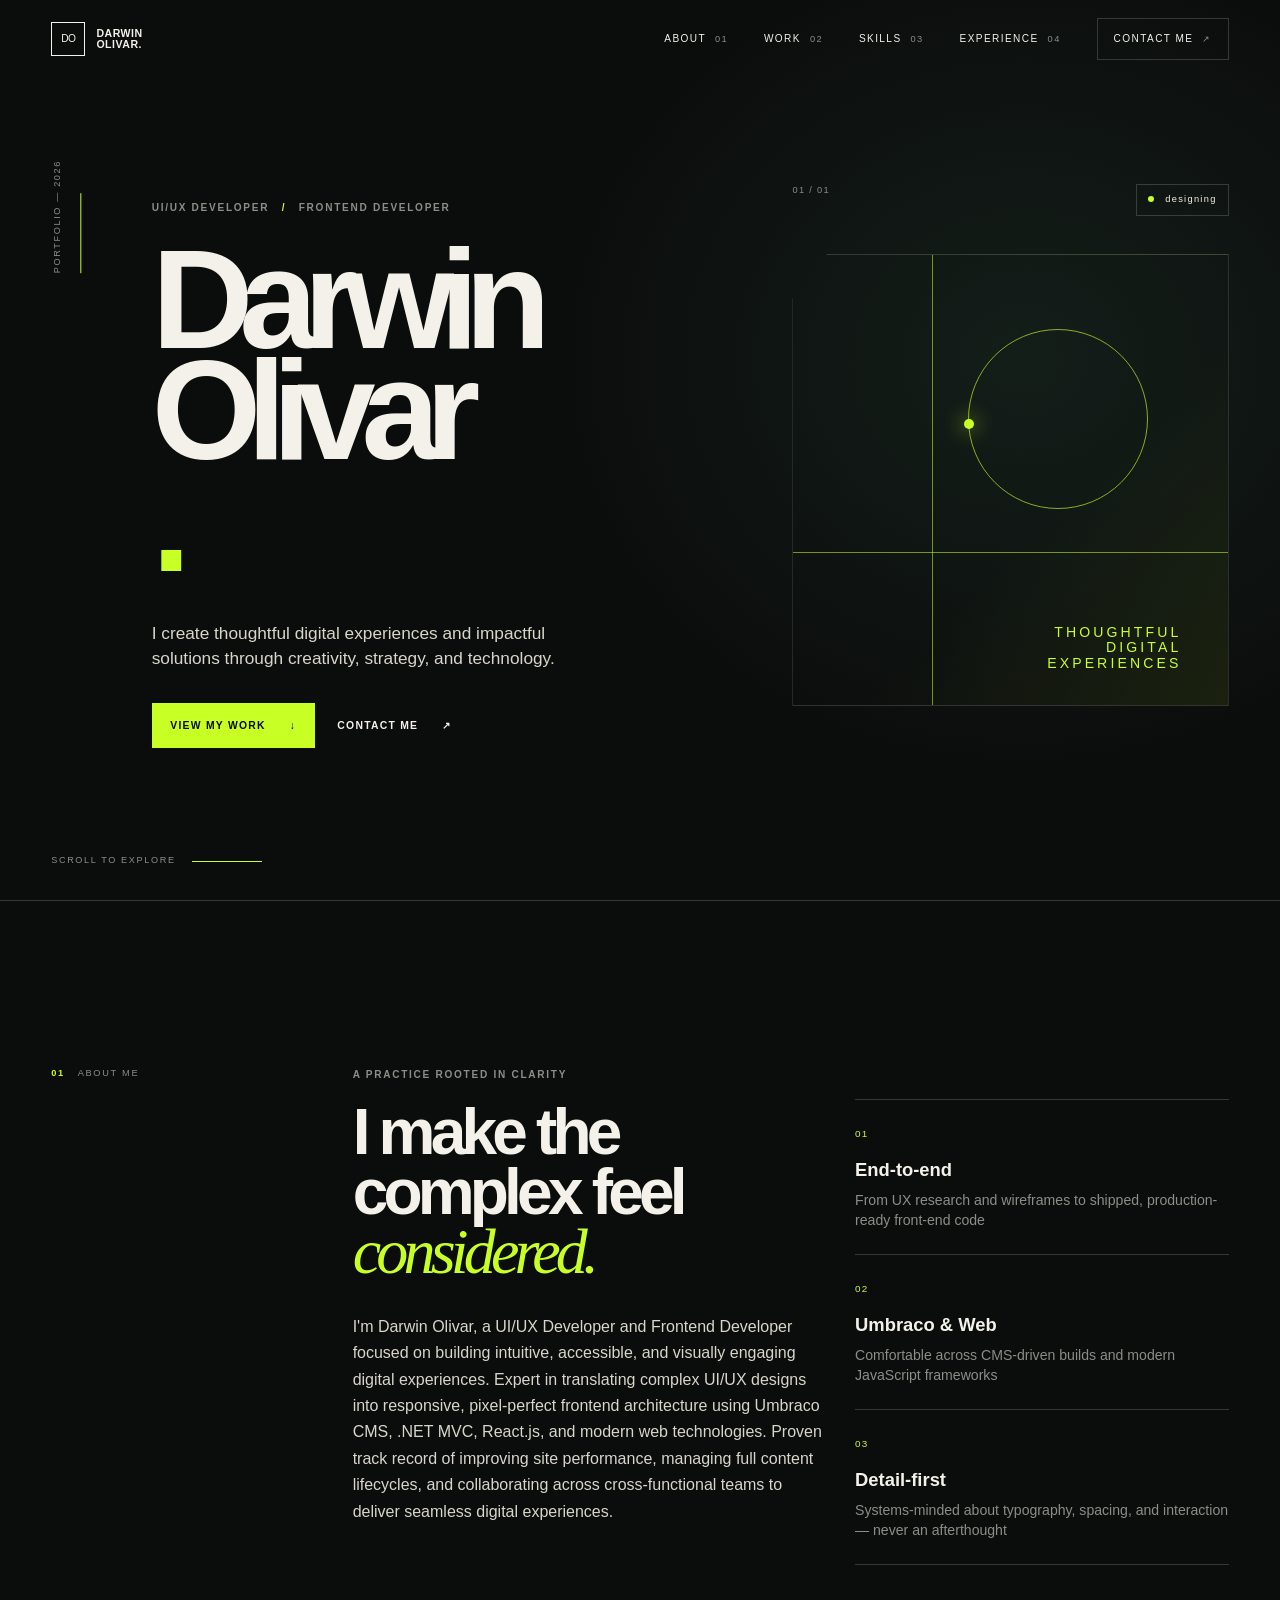
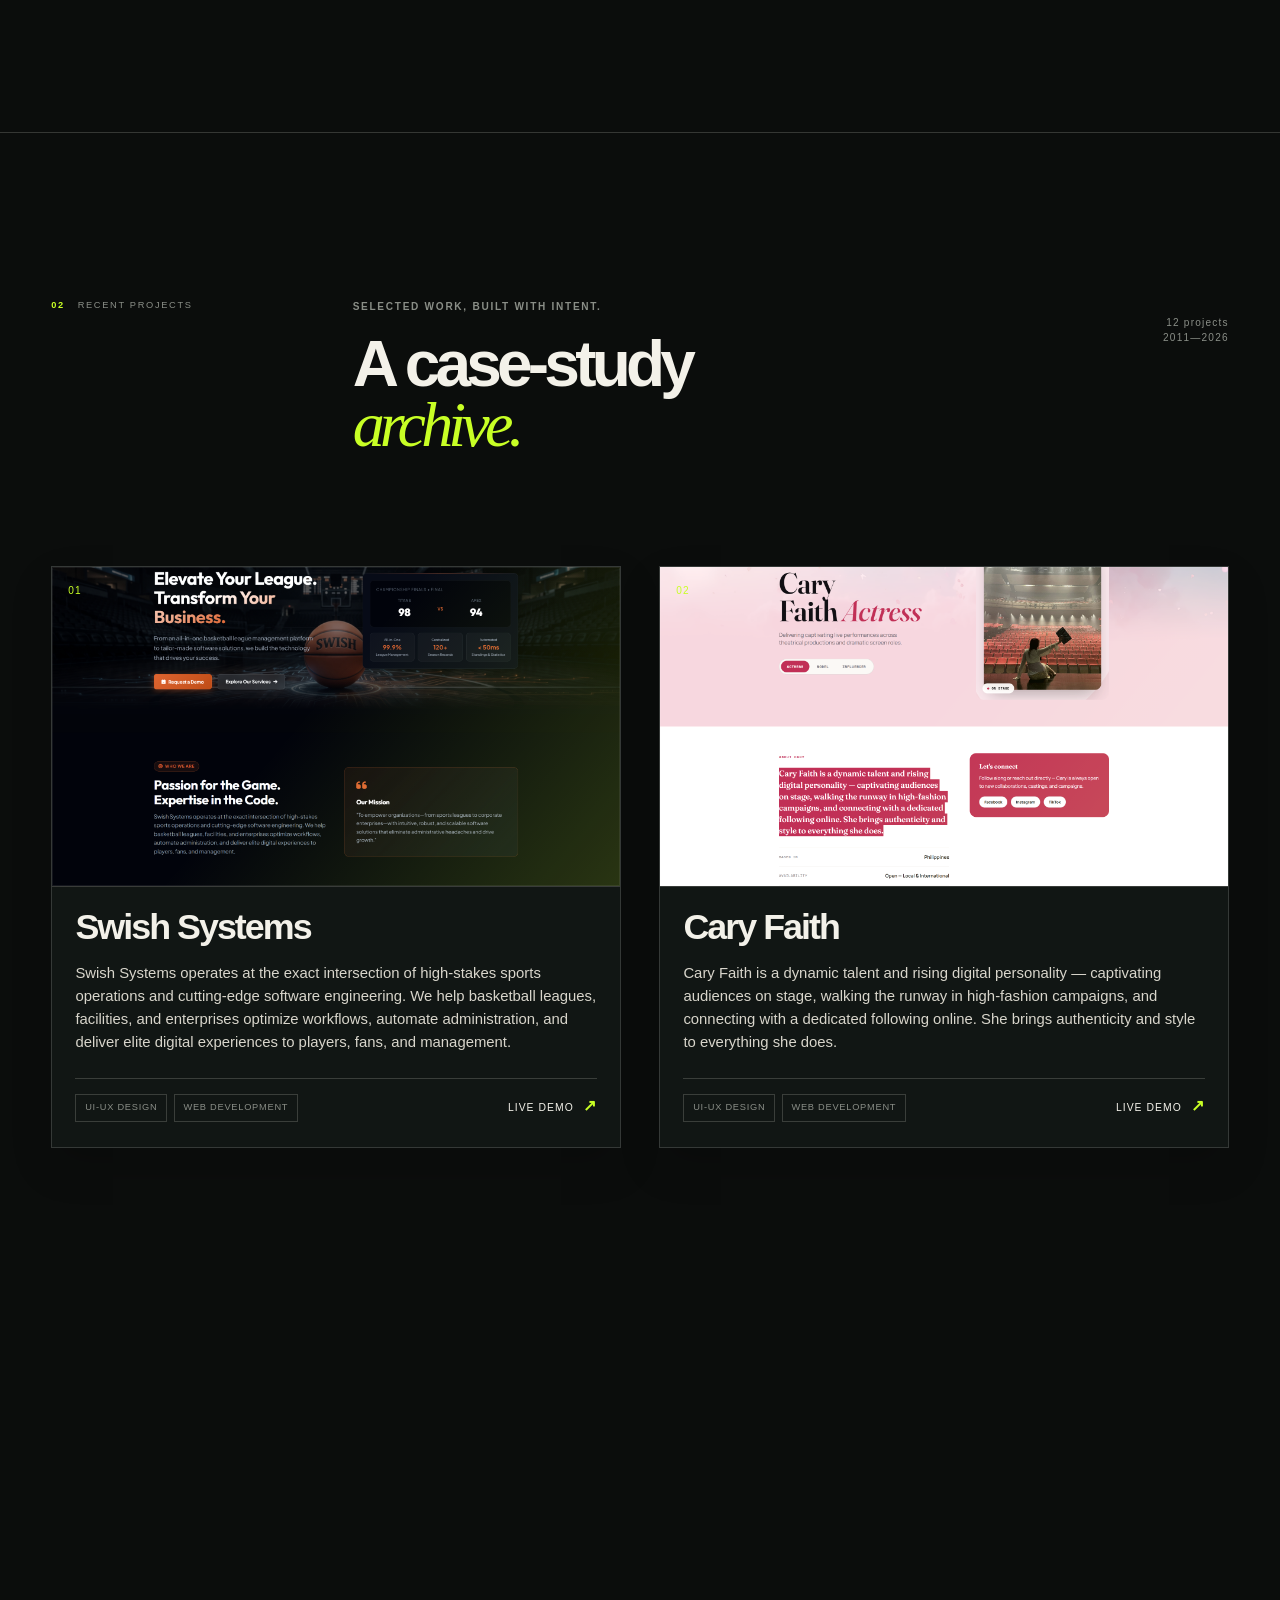
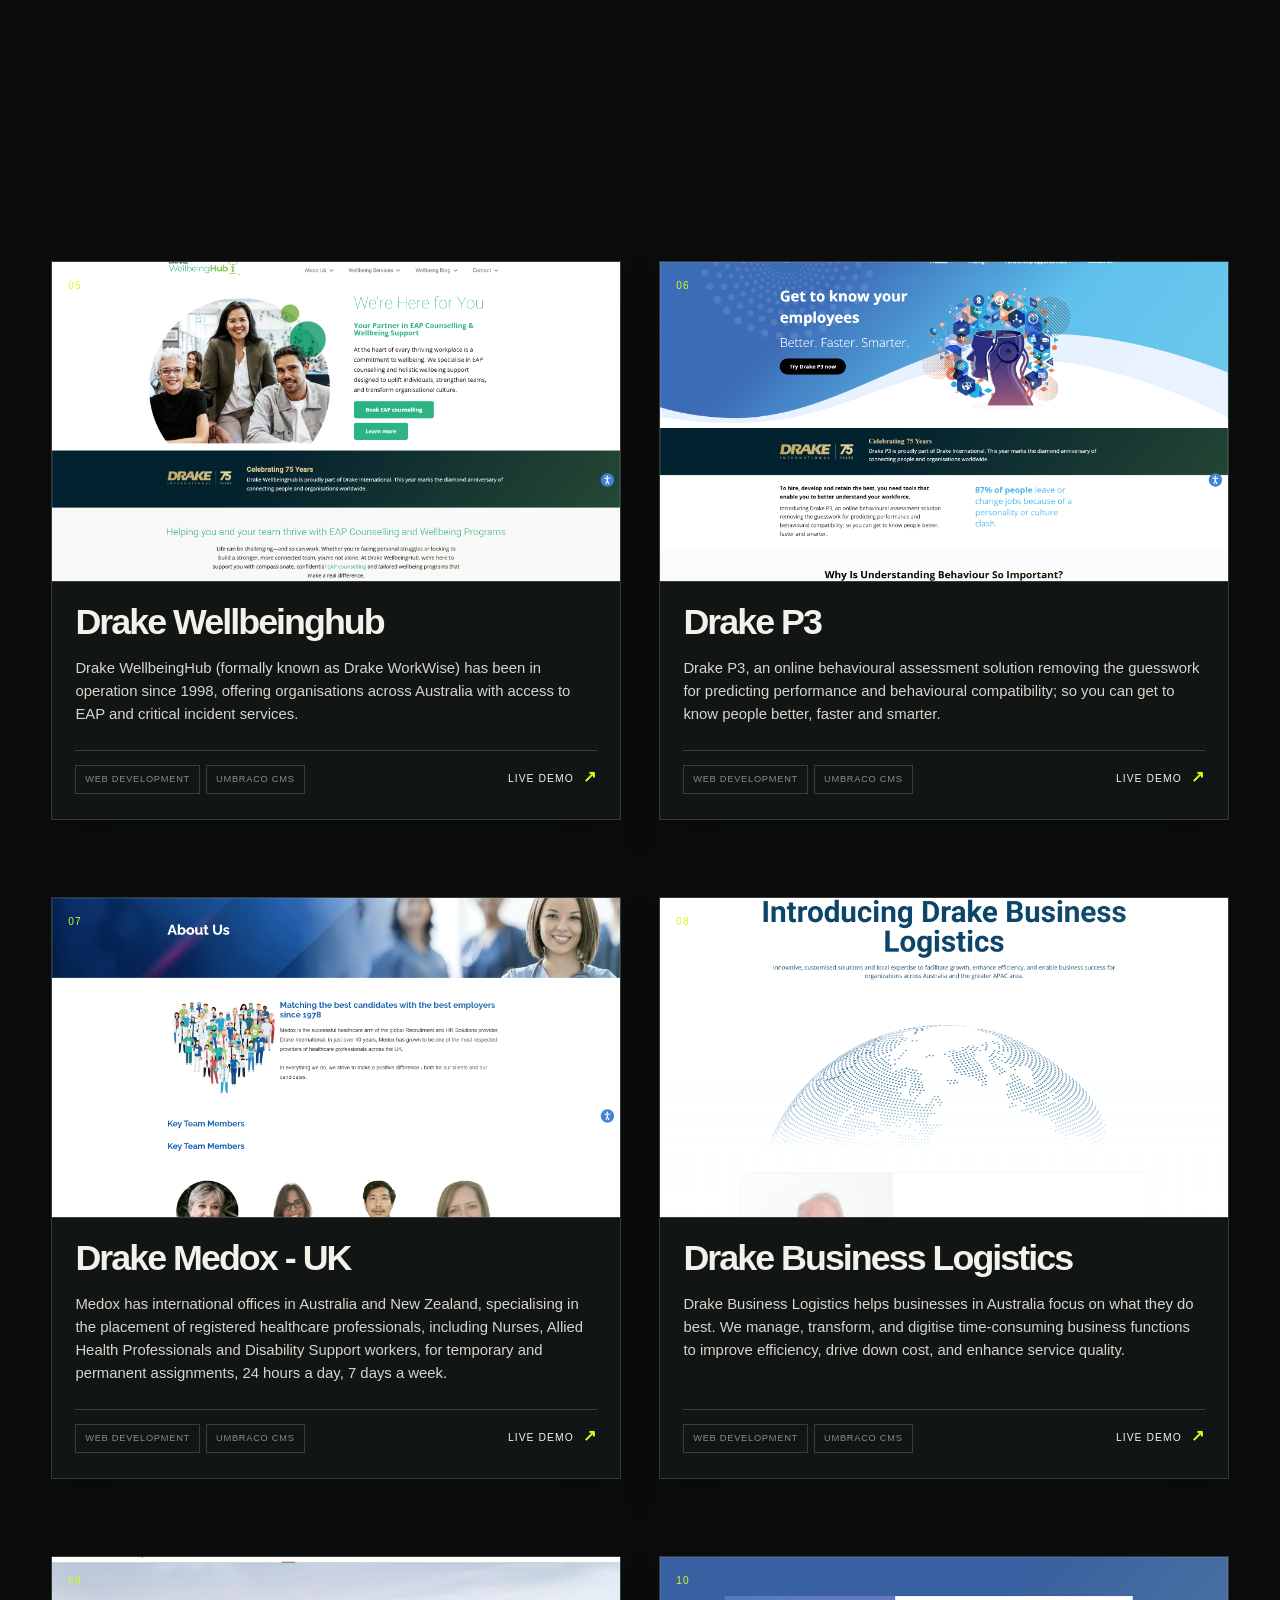
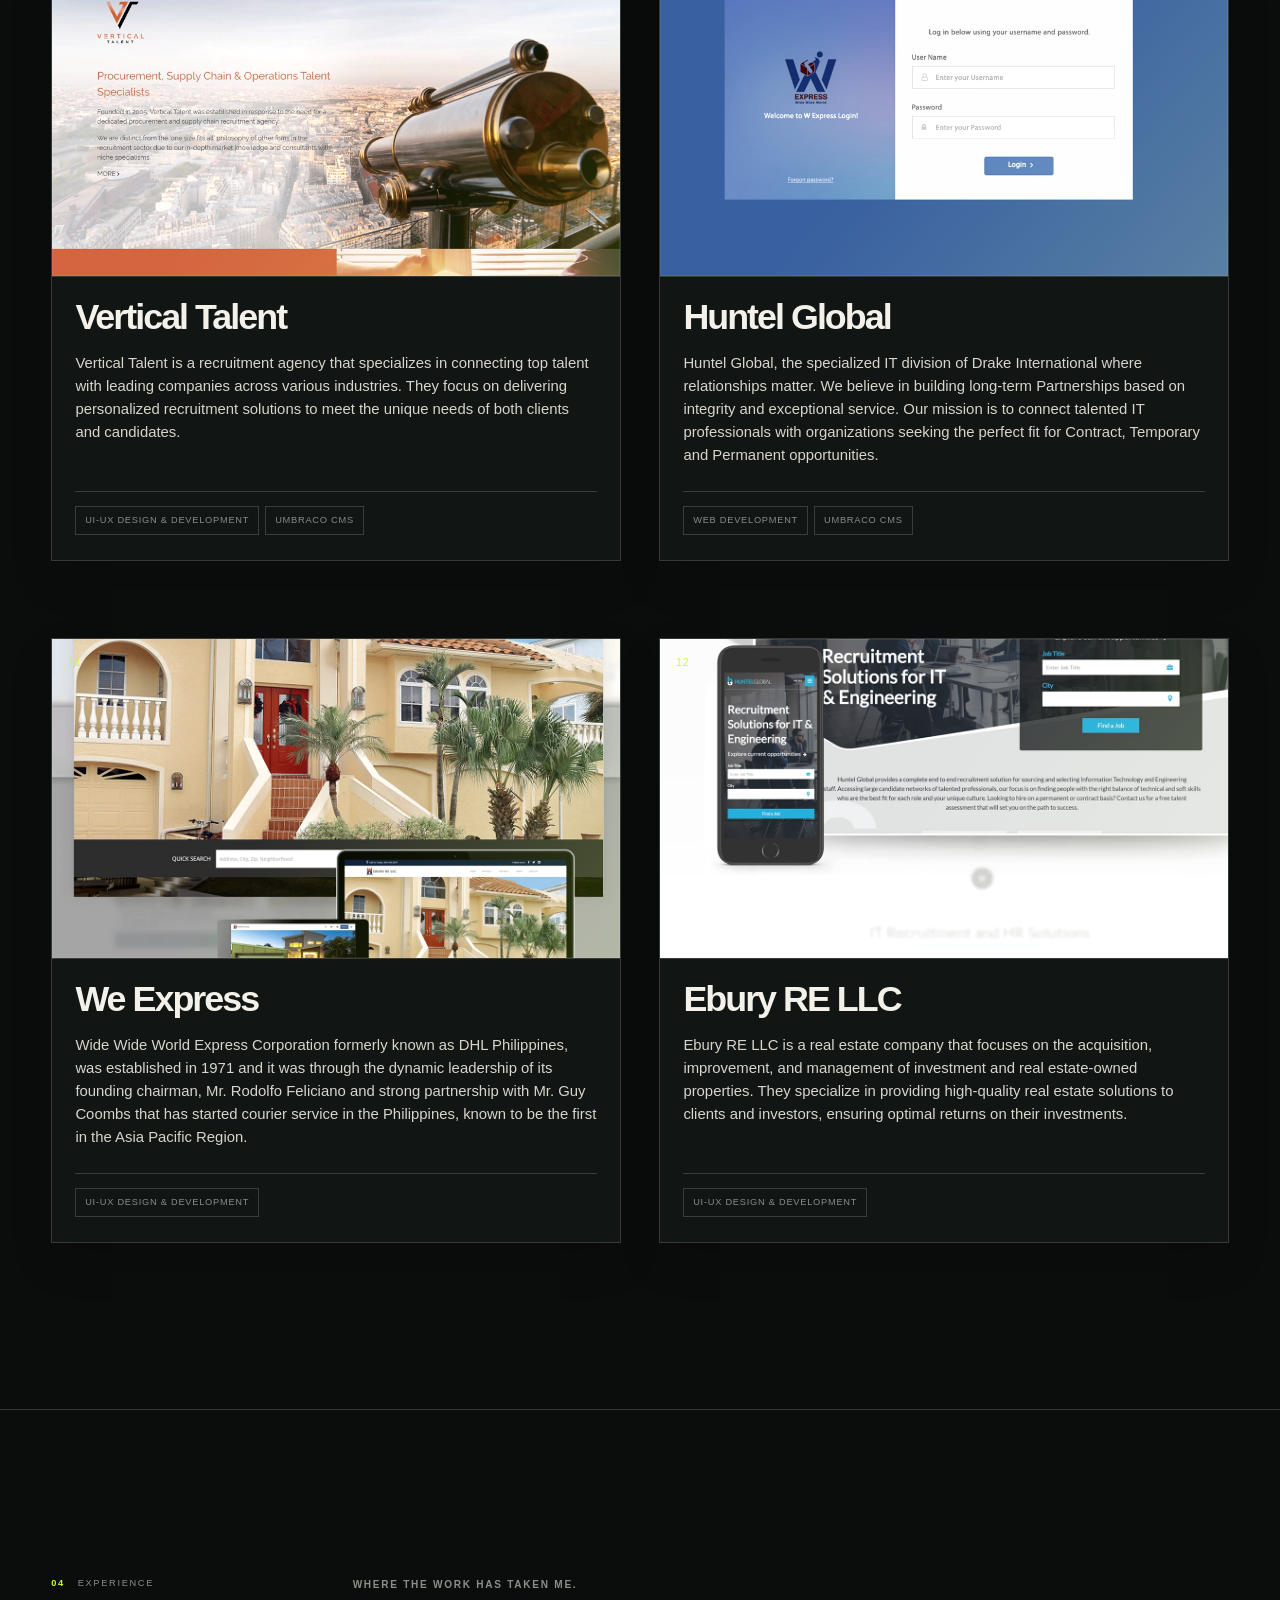
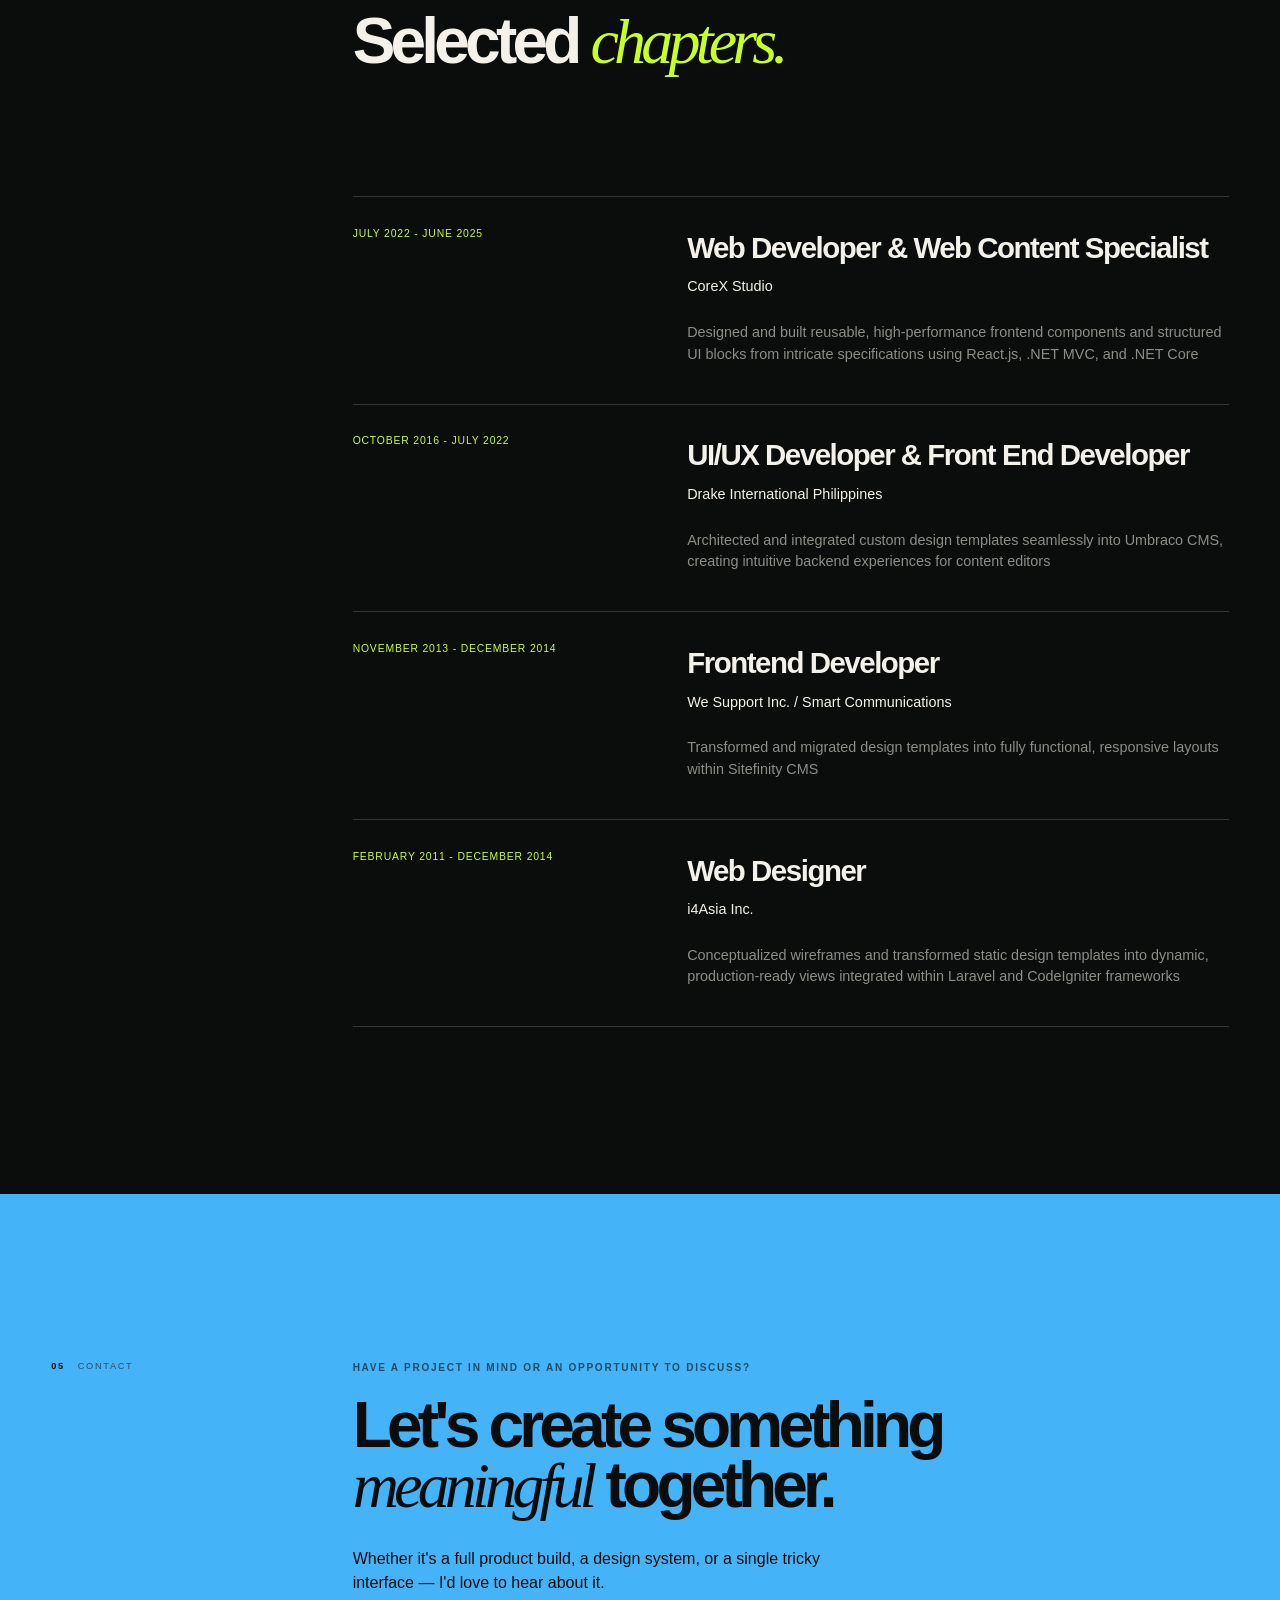
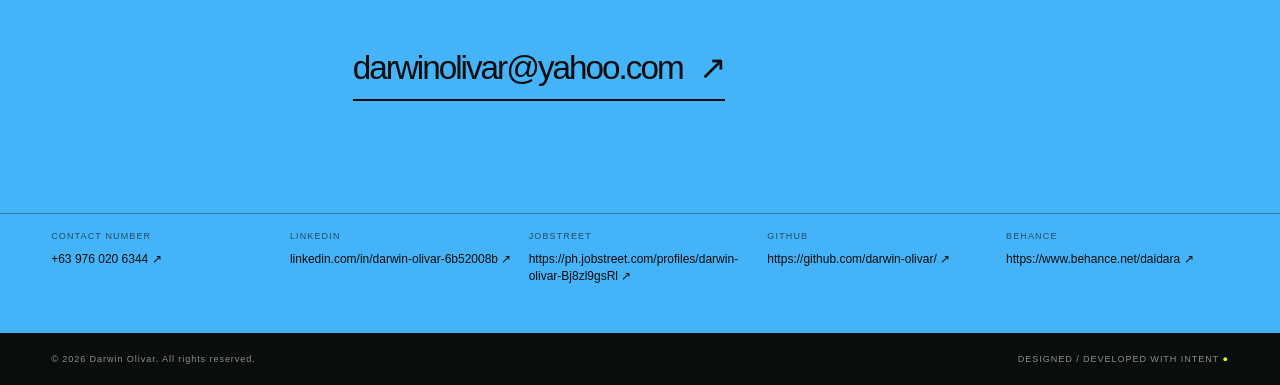
==== commit 210d2b95: "Removed the tools section" ====
--- a/index.html
+++ b/index.html
@@ -499,7 +499,7 @@
           </div>
         </section>
 
-        <section
+        <!-- <section
           class="skills section-grid section"
           id="skills"
           aria-labelledby="skills-title"
@@ -540,7 +540,7 @@
               </ul>
             </article>
           </div>
-        </section>
+        </section> -->
 
         <section
           class="experience section-grid section"
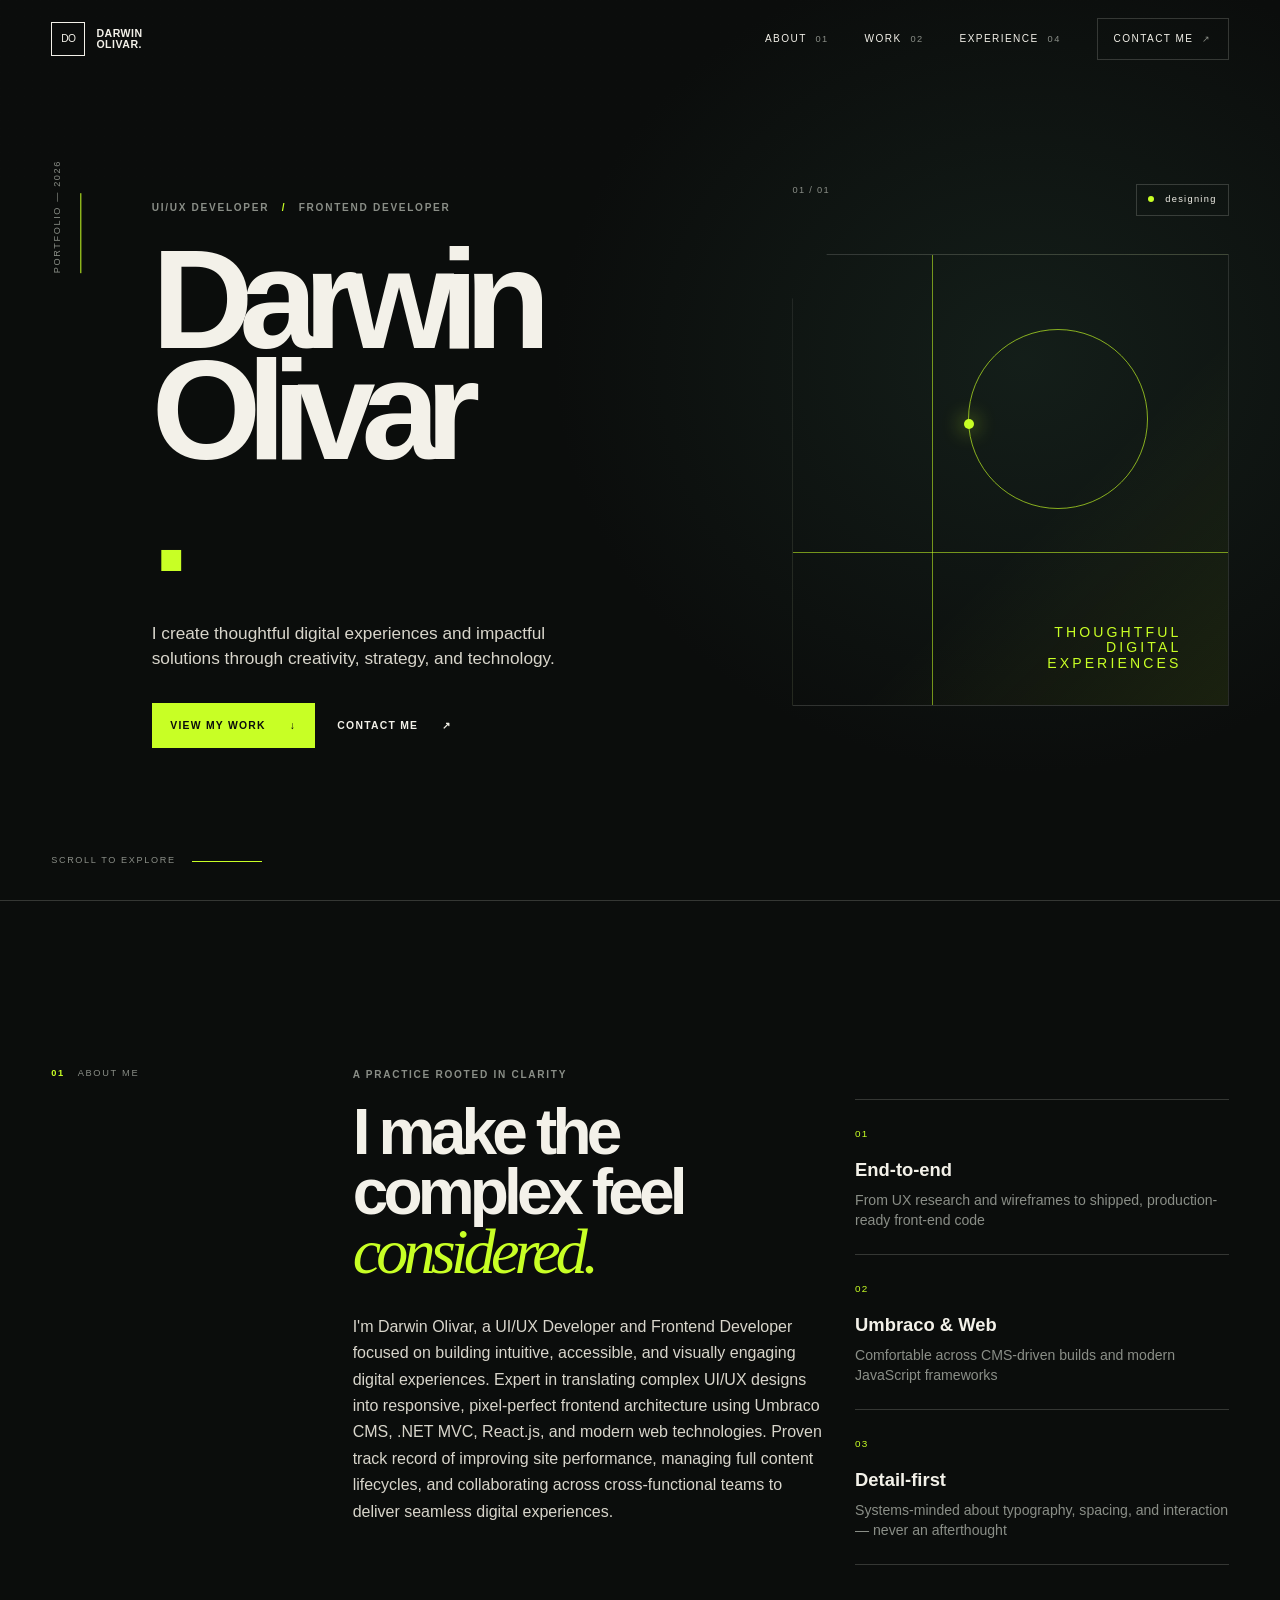
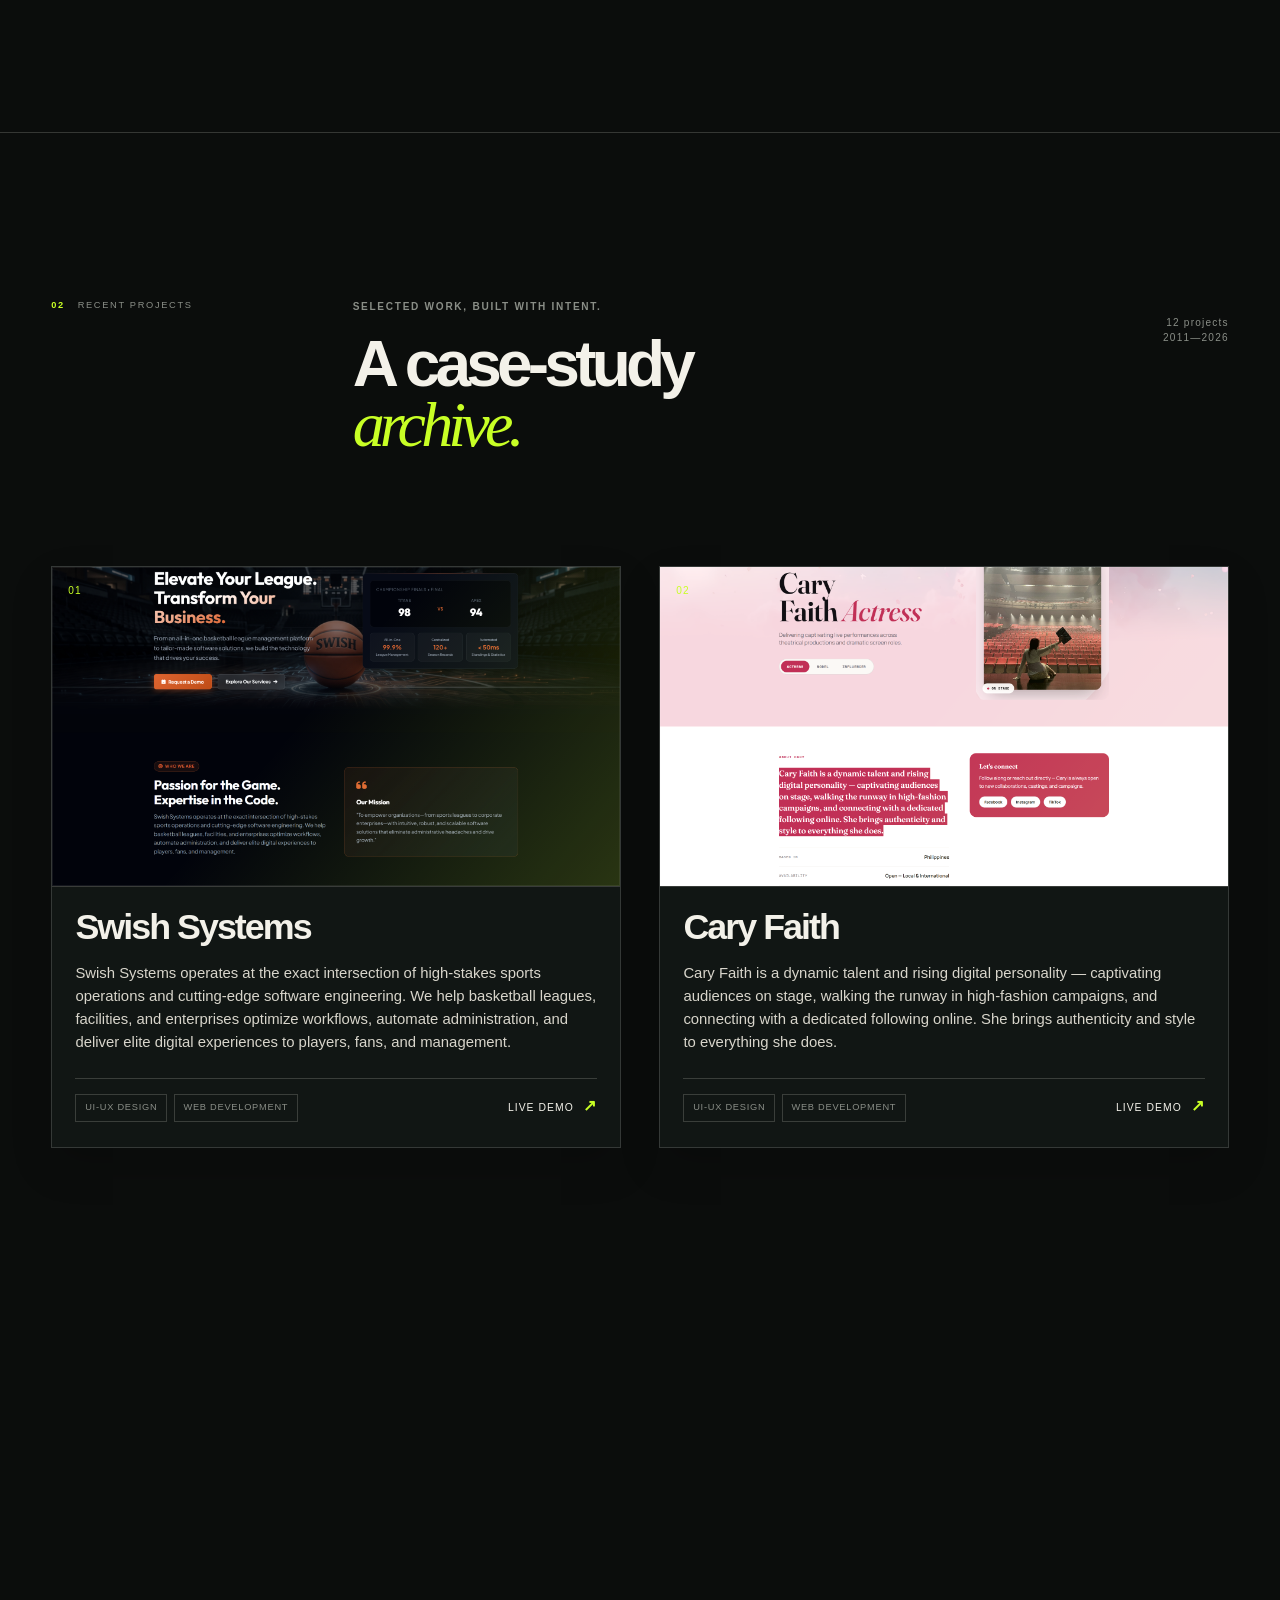
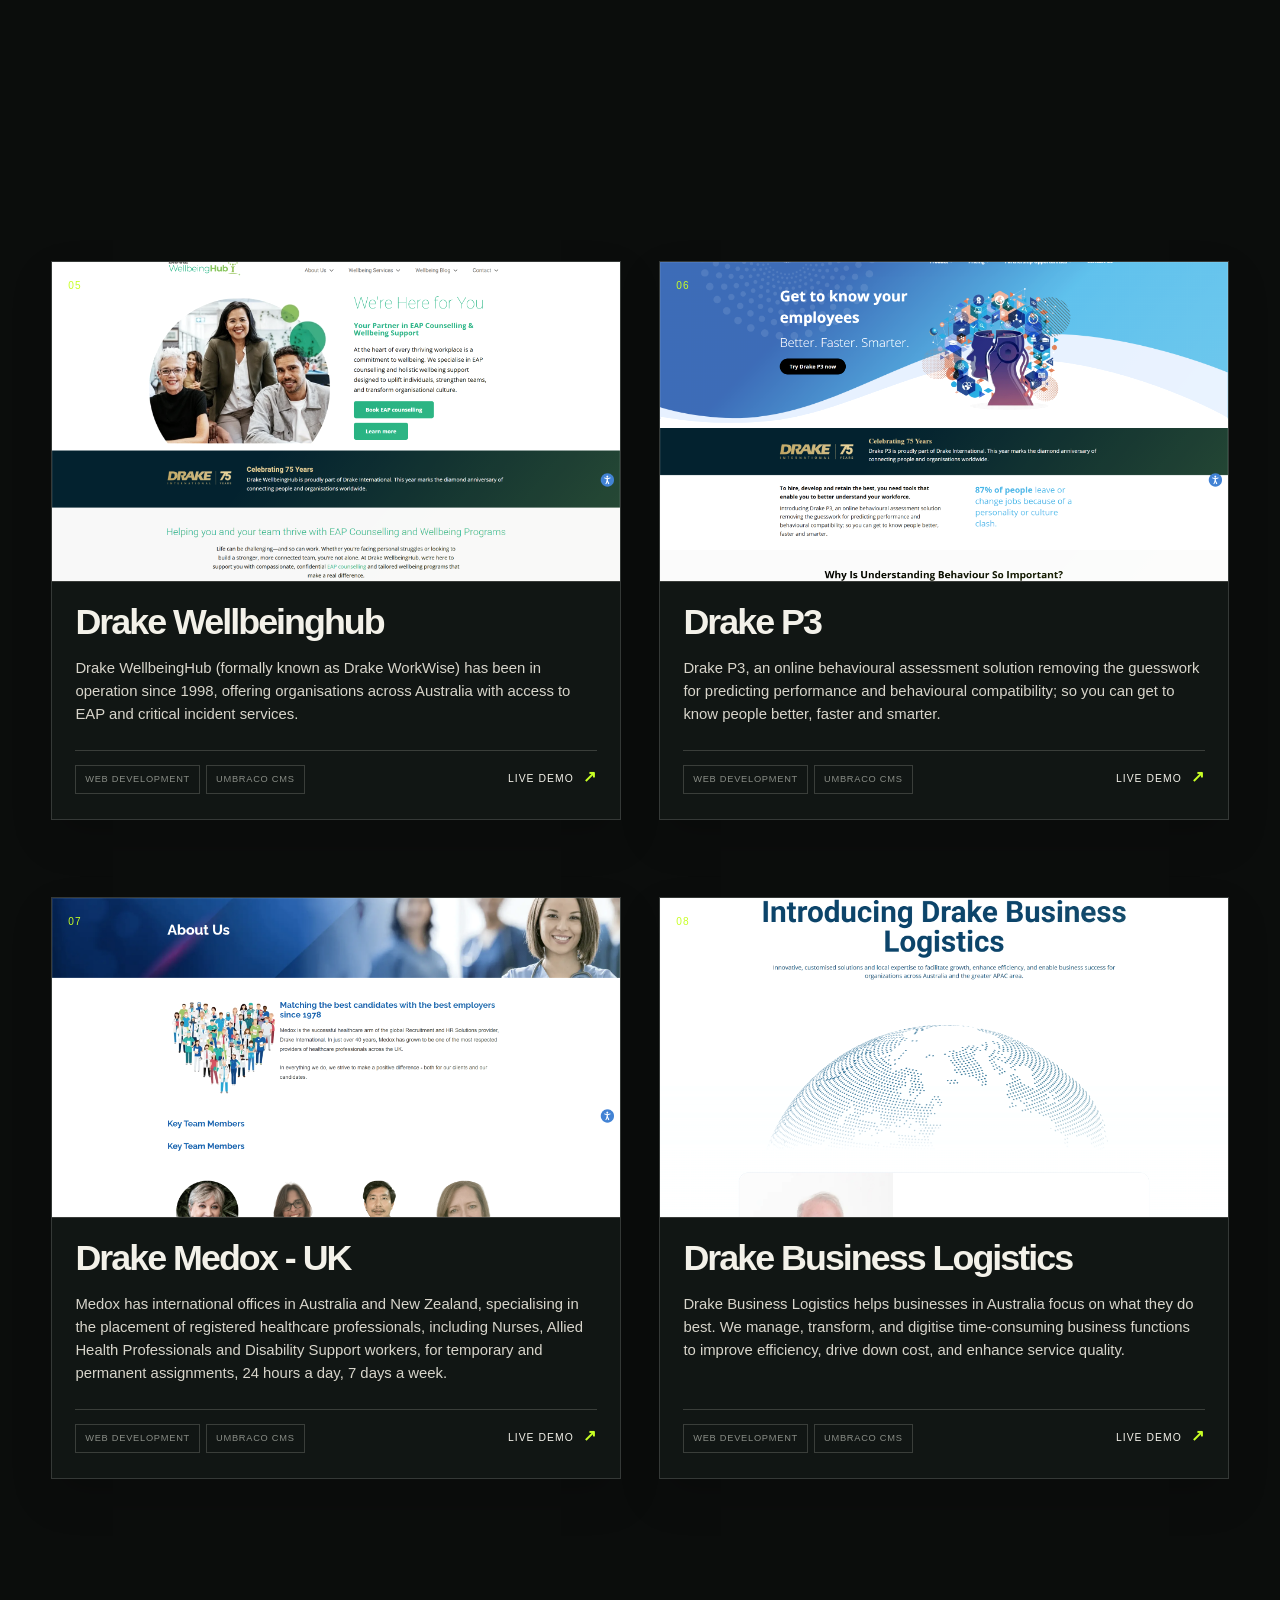
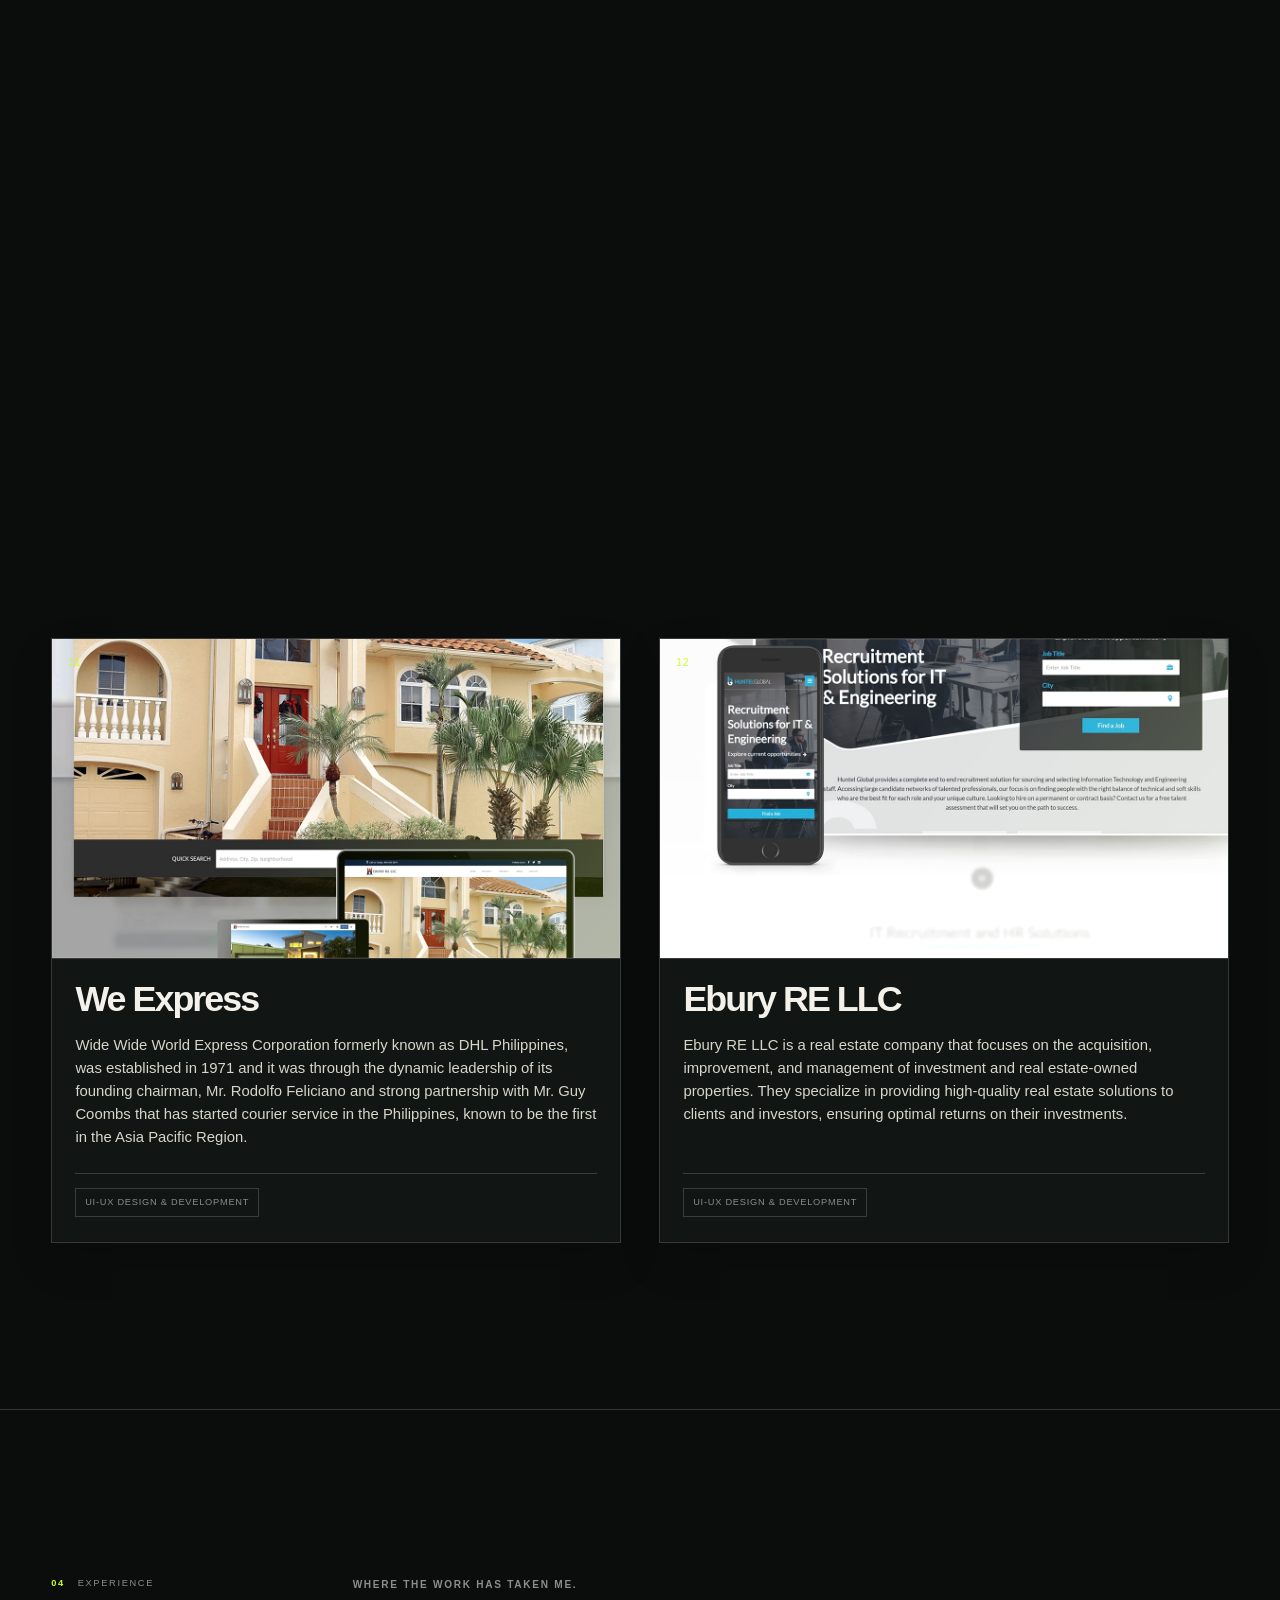
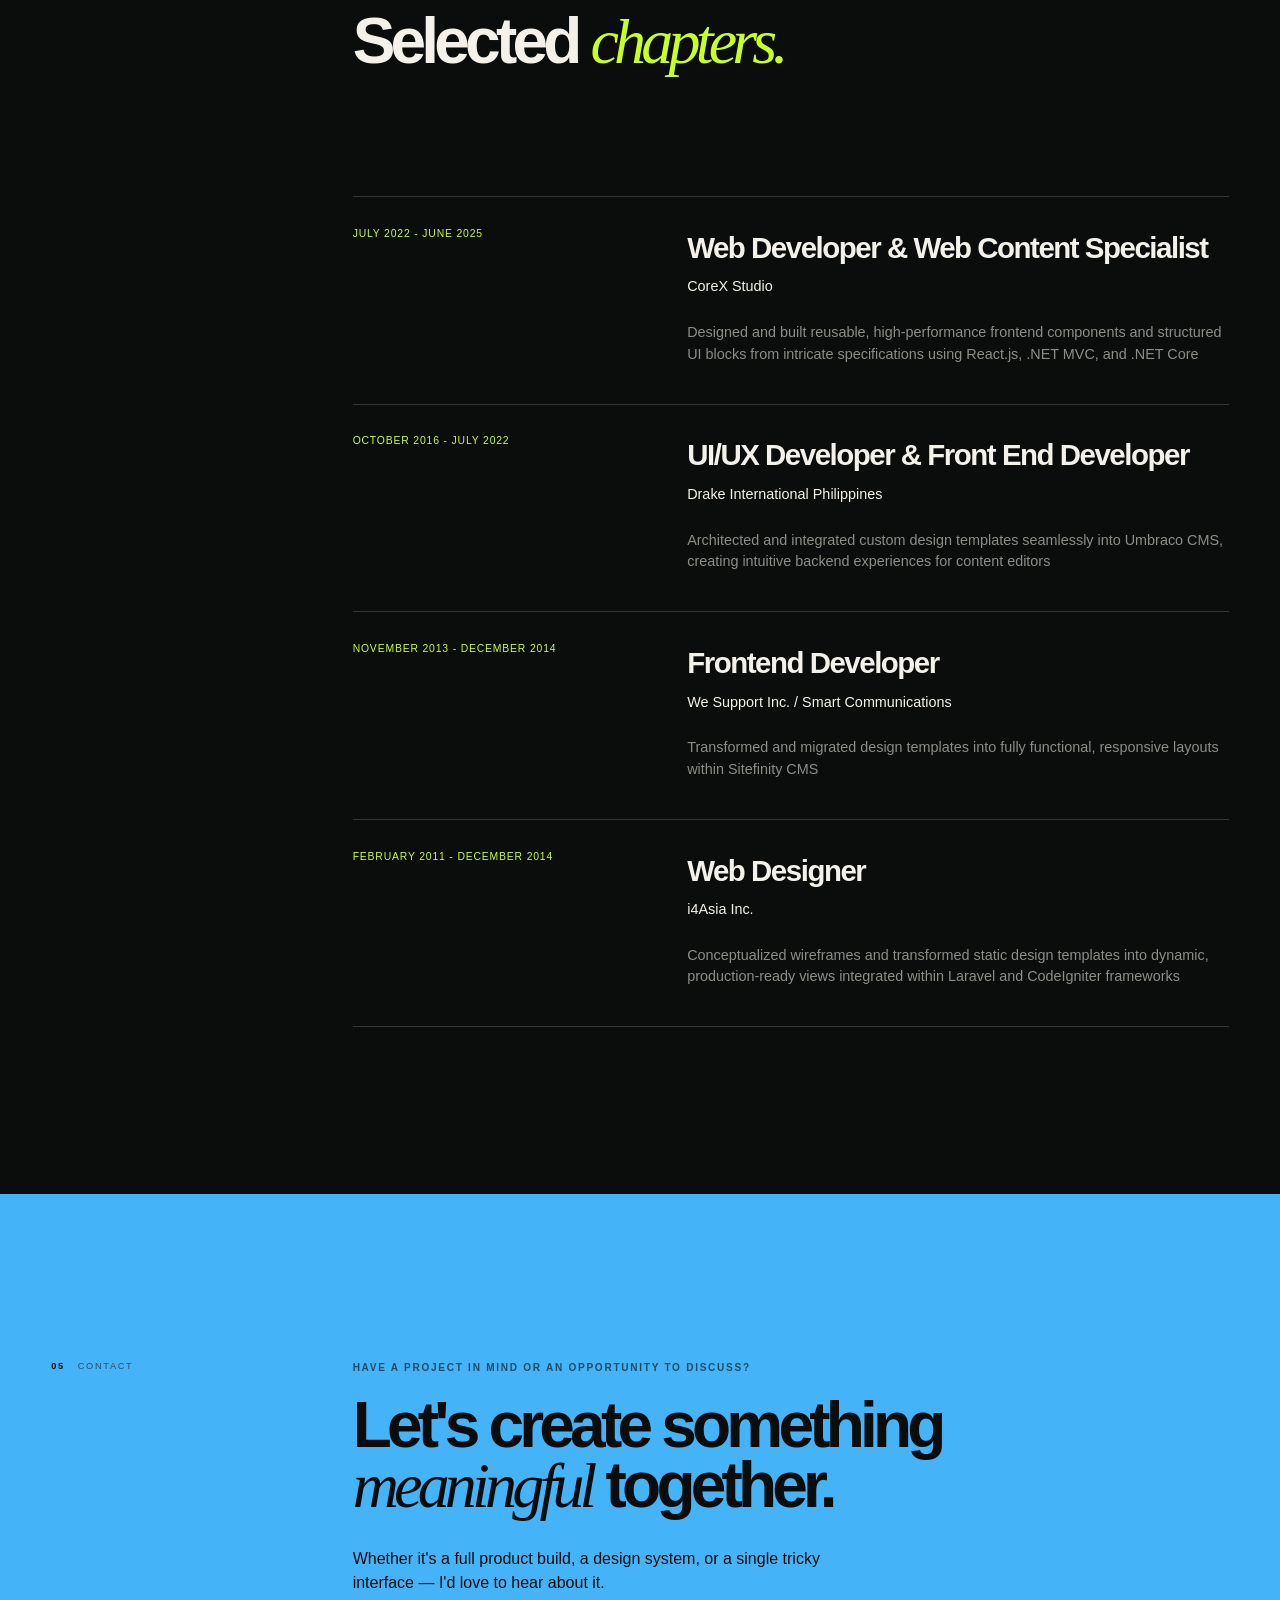
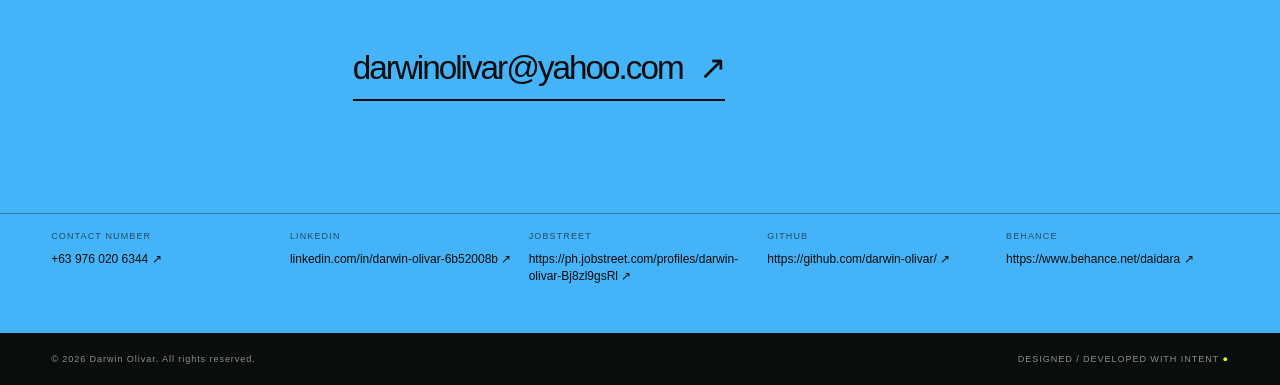
==== commit 722adf37: "Removed the skill in nav" ====
--- a/index.html
+++ b/index.html
@@ -31,7 +31,6 @@
         <nav class="site-nav" id="primary-nav" aria-label="Primary navigation">
           <a class="site-nav__link" href="#about">About <span>01</span></a>
           <a class="site-nav__link" href="#work">Work <span>02</span></a>
-          <a class="site-nav__link" href="#skills">Skills <span>03</span></a>
           <a class="site-nav__link" href="#experience"
             >Experience <span>04</span></a
           >
